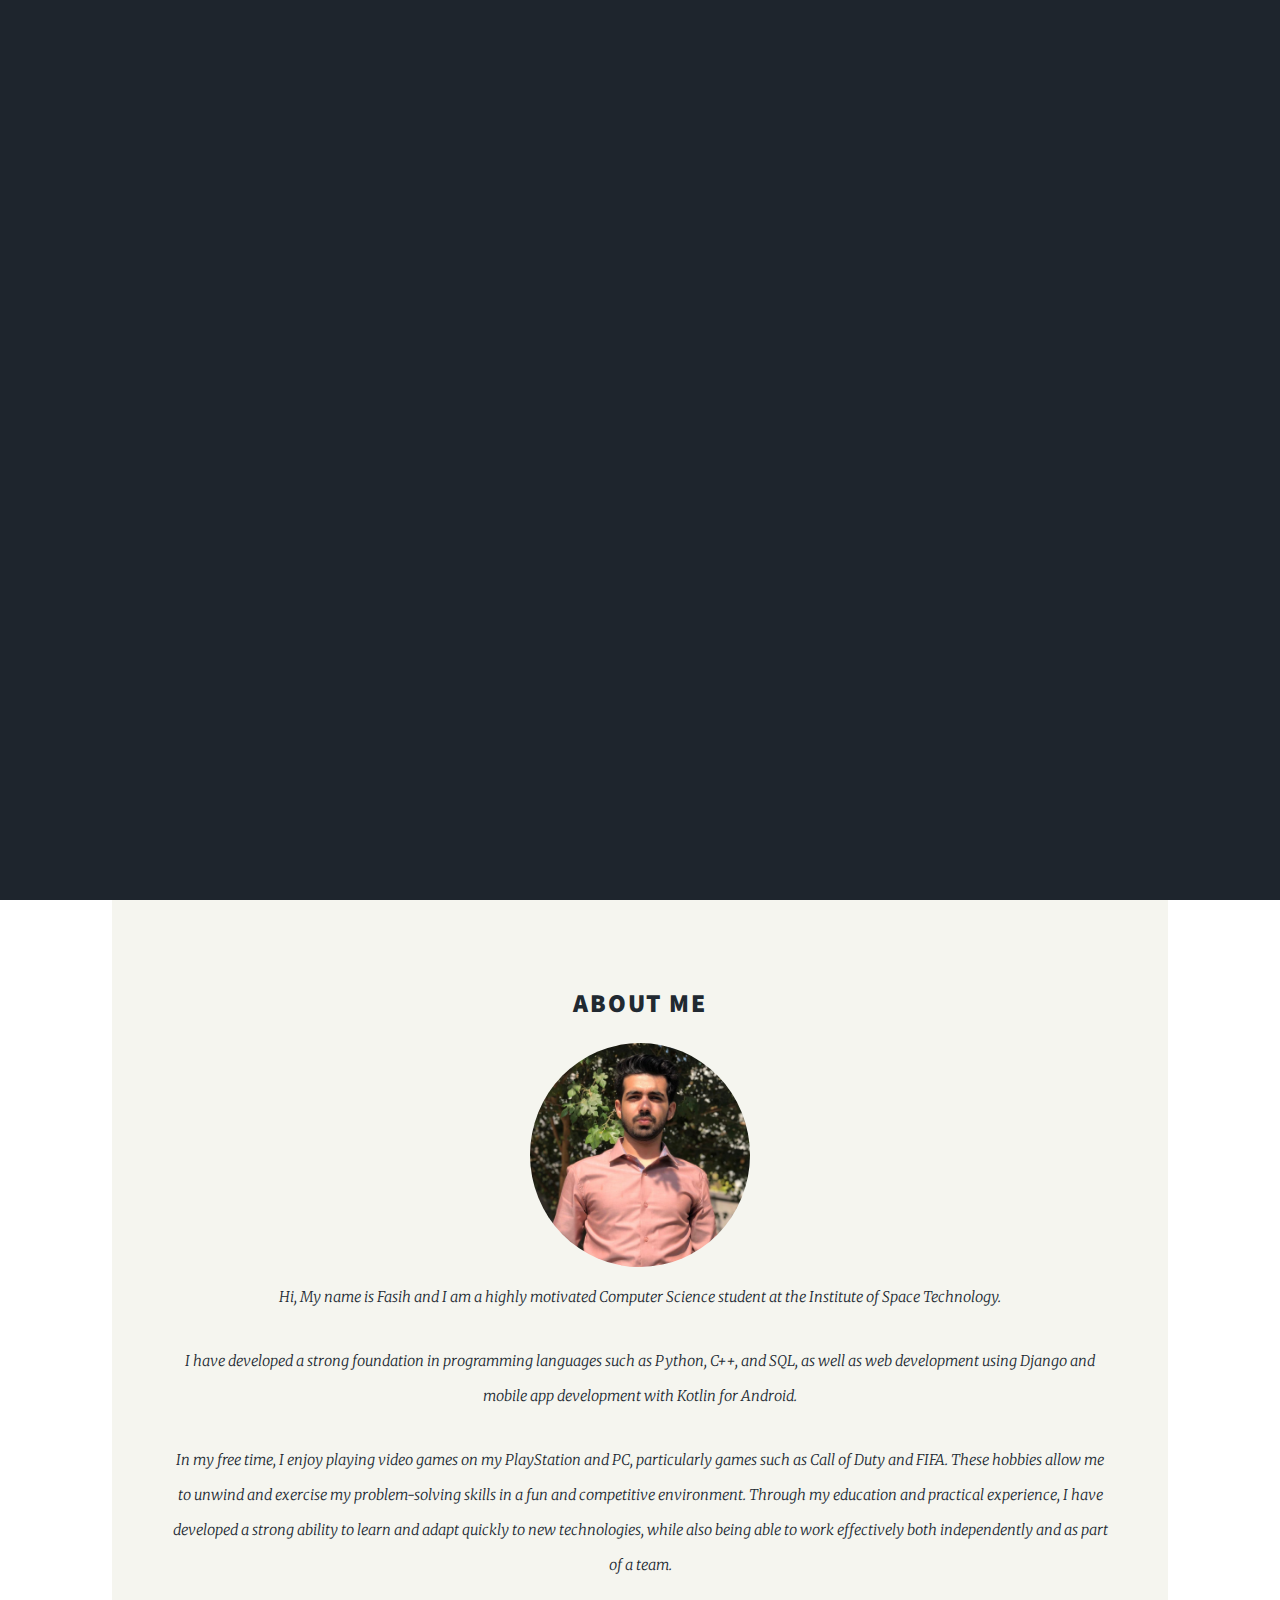
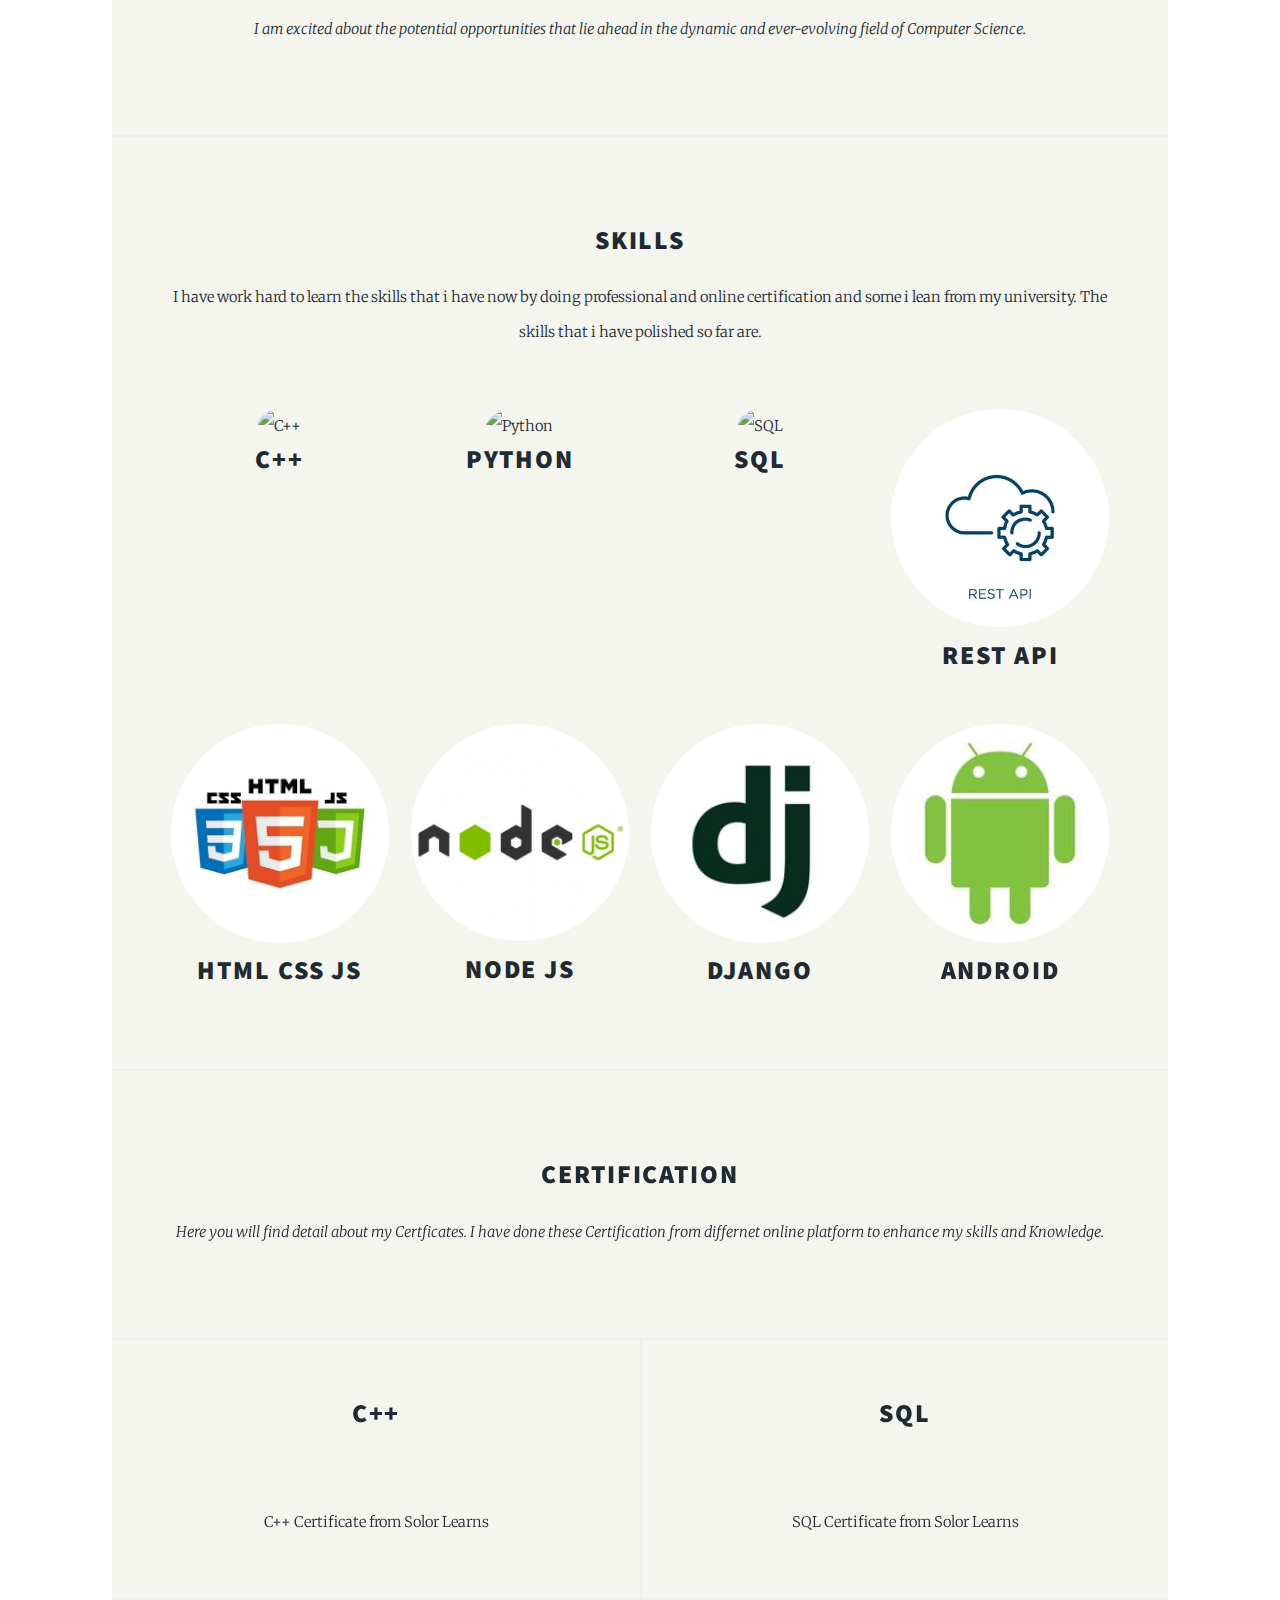
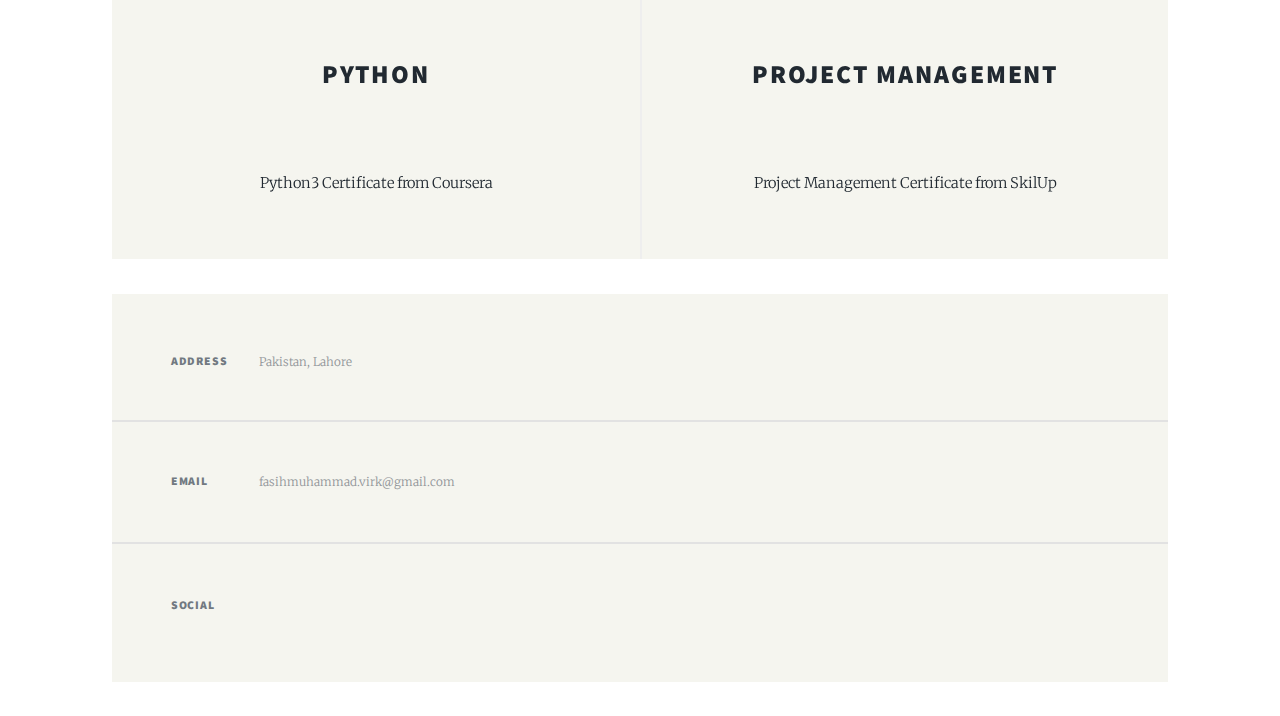
==== index.html @ fbc70b17 "update skills" ====
<!DOCTYPE HTML>
<html>
	<head>
		<title>Fasih's Potfolio</title>
		<meta charset="utf-8" />
		<meta name="viewport" content="width=device-width, initial-scale=1, user-scalable=no" />
		<link rel="stylesheet" href="assets/css/main.css" />
		<noscript><link rel="stylesheet" href="assets/css/noscript.css" /></noscript>
	</head>
	<body class="is-preload" >

		<!-- Wrapper -->
			<div id="wrapper" class="fade-in" > 

				<!-- Intro -->
					<div id="intro">
						<h1>This is<br />
						My Portfolio</h1>
						<p>Here you will find my details.</p>
						<ul class="actions">
							<li><a href="#header" class="button icon solid solo fa-arrow-down scrolly">Continue</a></li>
						</ul>
					</div>

				<!-- Header -->
					<header id="header">
						<a  class="logo">Fasih's Portfolio</a>
					</header>



				<!-- Nav -->
					<nav id="nav">

						<ul class="links">
							<li class="active"><a >Home</a></li>
							<li><a href="Projects.html">Projects</a></li>
							<li ><a href="CV.html">Resume</a></li>
							
						</ul>

						<ul class="icons">
							<li><a href="https://www.linkedin.com/in/fasihmuhammadvirk/" class="icon brands alt fa-linkedin"><span class="label">LinkedIn</span></a></li>
							<li><a href="https://github.com/fasihmuhammadvirk" class="icon brands fa-github"><span class="label">GitHub</span></a></li>
						</ul>
					</nav>

				<!-- Main -->

					<div class= "w3-row" id="main" style="background-color:#f5f5ef;">

						<!-- Featured Post -->
							<article class="post featured">
								<header class="about">
									<h2><a >About Me</a></h2>
									<img  src="images/fasih.jpg" alt="C++" >
									<p style="text-align:center;" >Hi, My name is Fasih and I am a highly motivated Computer Science student at the Institute of Space Technology.</p> 

									<p style="text-align:center;">I have developed a strong foundation in programming languages such as Python, C++, and SQL, as well as web development using Django and mobile app development with Kotlin for Android. </p>

									<p style="text-align:center;">In my free time, I enjoy playing video games on my PlayStation and PC, particularly games such as Call of Duty and FIFA. These hobbies allow me to unwind and exercise my problem-solving skills in a fun and competitive environment. Through my education and practical experience, I have developed a strong ability to learn and adapt quickly to new technologies, while also being able to work effectively both independently and as part of a team. </p>

									<p style="text-align:center;">I am excited about the potential opportunities that lie ahead in the dynamic and ever-evolving field of Computer Science.</p>
								</header>
					 		</article>

						<!-- Posts -->
							
				
						<article class="post featured">
							<header>
								<h2><a >Skills</a></h2>
							</header>
			
			
			
							<p style="text-align:center;">I have work hard to learn the skills that i have now by doing professional
								and online certification and some i lean from my university. The skills that i have polished so far
								are.</p>
			
			
			
							<div class="row">

								<div class="column">
									<img  src="images/C++.jpg" alt="C++" >
									<h2><a >C++</a></h2>
								</div>
								<div class="column">
									<img  src="images/Pyhton.jpg" alt="Python"> 
									<h2><a >Python</a></h2>
								</div>
								<div class="column">
									<img  src="images/SQL.jpg" alt="SQL" >
									<h2><a >SQL</a></h2>
								</div>
								
								<div class="column">
									<img  src="images/apis.jpeg" alt="Django"> 
									<h2><a>REST API</a></h2>								
								</div>
								
								<div class="column">
									<img  src="./images/html1.jpg" alt="Html and Css" >
									<h2><a >Html CSS JS</a></h2>
								</div>
								
								<div class="column">
									<img  src="images/node.png" alt="Django"> 
									<h2><a >Node JS</a></h2>
								</div>
								<div class="column">
									<img  src="images/django.jpg" alt="Django"> 
									<h2><a >Django</a></h2>
								</div>
								<div class="column">
									<img  src="./images/android.jpg" alt="Android" >
									<h2><a >Android</a></h2>
								</div>

							</div>
			
			
						</article>
			
			
			
								<!-- Certifications-->


									<!-- Featured Post -->
										<article class="post featured">
											<header>
												<header>
													<h2><a >Certification</a></h2>
												</header>
												<p style="text-align:center;" > Here you will find detail about my Certficates. I have done these Certification from differnet online platform to enhance my skills and Knowledge.</p>
											</header>
										 </article>
			
									<!-- Posts -->
										
									<section class="posts">
										<article>

											<header>
												<h2><a >C++</a></h2>
											</header>

											<a  class="image fit"><img src="images/C++C.jpg" alt="" /></a>
											<p style="text-align:center;" >C++ Certificate from Solor Learns</p>
			
										</article>

										<article>

											<header>
												<h2><a >SQL</a></h2>
											</header>

											<a  class="image fit"><img src="images/SQLC.jpg" alt="" /></a>
											<p style="text-align:center;">SQL Certificate from Solor Learns</p>
			
										</article>


										<article>

											<header>
												<h2><a >Python</a></h2>
											</header>

											<a  class="image fit"><img src="images/Python3.jpg" alt="" /></a>
											<p style="text-align:center;">Python3 Certificate from Coursera</p>
			
										</article>

										<article>

											<header>
												<h2><a >Project Management</a></h2>
											</header>

											<a  class="image fit"><img src="images/Project Magement.jpg" alt="" /></a>
											<p style="text-align:center;">Project Management Certificate from SkilUp</p>
			
										</article>

							</div>
		
				
<br>		
					
						<!-- Footer -->
				<footer id="footer" style="background-color:#f5f5ef;">
		

		
					
					<section class="split contact">


					
					
						<section class="alt">
							
						<h3>Address</h3>
						<p>Pakistan, Lahore</p>
						</section>
						<section>
						<h3>Email</h3>
						<p>fasihmuhammad.virk@gmail.com</p>
						</section>
						<section>
						<h3>Social</h3>
						<ul class="icons alt">
							<li><a href="https://www.linkedin.com/in/fasihmuhammadvirk/" class="icon brands alt fa-linkedin"><span class="label">LinkedIn</span></a></li>
							<li><a href="https://github.com/fasihmuhammadvirk" class="icon brands fa-github"><span class="label">GitHub</span></a></li>			</ul>
						</section>
					</section>
				</footer>
			<br/>

			
	
		<!-- Scripts -->
			<script src="assets/js/jquery.min.js"></script>
			<script src="assets/js/jquery.scrollex.min.js"></script>
			<script src="assets/js/jquery.scrolly.min.js"></script>
			<script src="assets/js/browser.min.js"></script>
			<script src="assets/js/breakpoints.min.js"></script>
			<script src="assets/js/util.js"></script>
			<script src="assets/js/main.js"></script>

	</body>
</html>
---- assets/css/main.css ----
@import url(fontawesome-all.min.css);
@import url("https://fonts.googleapis.com/css?family=Merriweather:300,700,300italic,700italic|Source+Sans+Pro:900");



html, body, div, span, applet, object,
iframe, h1, h2, h3, h4, h5, h6, p, blockquote,
pre, a, abbr, acronym, address, big, cite,
code, del, dfn, em, img, ins, kbd, q, s, samp,
small, strike, strong, sub, sup, tt, var, b,
u, i, center, dl, dt, dd, ol, ul, li, fieldset,
form, label, legend, table, caption, tbody,
tfoot, thead, tr, th, td, article, aside,
canvas, details, embed, figure, figcaption,
footer, header, hgroup, menu, nav, output, ruby,
section, summary, time, mark, audio, video {
	margin: 0;
	padding: 0;
	border: 0;
	font-size: 100%;
	font: inherit;
	vertical-align: baseline;}

article, aside, details, figcaption, figure,
footer, header, hgroup, menu, nav, section {
	display: block;}

body {
	line-height: 1;
}

ol, ul {
	list-style: none;
}

blockquote, q {
	quotes: none;
}

	blockquote:before, blockquote:after, q:before, q:after {
		content: '';
		content: none;
	}

table {
	border-collapse: collapse;
	border-spacing: 0;
}

body {
	-webkit-text-size-adjust: none;
}

mark {
	background-color: transparent;
	color: inherit;
}

input::-moz-focus-inner {
	border: 0;
	padding: 0;
}

input, select, textarea {
	-moz-appearance: none;
	-webkit-appearance: none;
	-ms-appearance: none;
	appearance: none;
}

/* Basic */

	@-ms-viewport {
		width: device-width;
	}

	body {
		-ms-overflow-style: scrollbar;
	}

	@media screen and (max-width: 480px) {

		html, body {
			min-width: 320px;
		}

	}

	html {
		box-sizing: border-box;
	}

	*, *:before, *:after {
		box-sizing: inherit;
	}

	body {
		background: #ffffff;
	}

		body.is-preload *, body.is-preload *:before, body.is-preload *:after {
			-moz-animation: none !important;
			-webkit-animation: none !important;
			-ms-animation: none !important;
			animation: none !important;
			-moz-transition: none !important;
			-webkit-transition: none !important;
			-ms-transition: none !important;
			transition: none !important;

		}

/* Type */

	html {
		font-size: 16pt;
	}

		@media screen and (max-width: 1680px) {

			html {
				font-size: 12pt;
			}

		}

		@media screen and (max-width: 1280px) {

			html {
				font-size: 11pt;
			}

		}

		@media screen and (max-width: 360px) {

			html {
				font-size: 10pt;
			}

		}

	body {
		color: #212931;
	}

	body, input, select, textarea {
		font-family: "Merriweather", Georgia, serif;
		font-weight: 300;
		font-size: 1rem;
		line-height: 2.375;
	}

	a {
		-moz-transition: color 0.2s ease-in-out, background-color 0.2s ease-in-out, border-color 0.2s ease-in-out, box-shadow 0.2s ease-in-out;
		-webkit-transition: color 0.2s ease-in-out, background-color 0.2s ease-in-out, border-color 0.2s ease-in-out, box-shadow 0.2s ease-in-out;
		-ms-transition: color 0.2s ease-in-out, background-color 0.2s ease-in-out, border-color 0.2s ease-in-out, box-shadow 0.2s ease-in-out;
		transition: color 0.2s ease-in-out, background-color 0.2s ease-in-out, border-color 0.2s ease-in-out, box-shadow 0.2s ease-in-out;
		border-bottom: dotted 1px;
		text-decoration: none;
	}

		a:hover {
			border-bottom-color: transparent;
		}

	strong, b {
		font-weight: 600;
	}

	em, i {
		font-style: italic;
	}

	p {
		text-align: justify;
		margin: 0 0 2rem 0;
	}

	h1, h2, h3, h4, h5, h6 {
		font-family: "Source Sans Pro", Helvetica, sans-serif;
		font-weight: 900;
		line-height: 1.5;
		letter-spacing: 0.075em;
		text-transform: uppercase;
		margin: 0 0 1rem 0;
	}

		h1 a, h2 a, h3 a, h4 a, h5 a, h6 a {
			border-bottom: 0;
			color: inherit;
			text-decoration: none;
		}

	h1 {
		font-size: 4rem;
		line-height: 1.1;
		margin: 0 0 2rem 0;
	}

	h2 {
		font-size: 1.75rem;
		line-height: 1.3;
		margin: 0 0 1.5rem 0;
	}

	h3 {
		font-size: 1.25rem;
		margin: 0 0 1.5rem 0;
	}

	h4 {
		font-size: 1rem;
	}

	h5 {
		font-size: 0.9rem;
	}

	h6 {
		font-size: 0.8rem;
	}

	sub {
		font-size: 0.8rem;
		position: relative;
		top: 0.5rem;
	}

	sup {
		font-size: 0.8rem;
		position: relative;
		top: -0.5rem;
	}

	blockquote {
		border-left: solid 4px;
		font-style: italic;
		margin: 0 0 2rem 0;
		padding: 0.5rem 0 0.5rem 2rem;
	}

	code {
		border: solid 2px;
		font-family: "Courier New", monospace;
		font-size: 0.9rem;
		margin: 0 0.25rem;
		padding: 0.25rem 0.65rem;
	}

	pre {
		-webkit-overflow-scrolling: touch;
		font-family: "Courier New", monospace;
		font-size: 0.9rem;
		margin: 0 0 2rem 0;
	}

		pre code {
			display: block;
			line-height: 1.75;
			padding: 1rem 1.5rem;
			overflow-x: auto;
		}

	hr {
		border: 0;
		border-bottom: solid 2px;
		margin: 3rem 0;
	}

		hr.major {
			margin: 5rem 0;
		}

	.align-left {
		text-align: left;
	}

	.align-center {
		text-align: center;
	}

	.align-right {
		text-align: right;
	}

	input, select, textarea {
		color: #212931;
	}

	a {
		color: #212931;
		border-bottom-color: rgba(33, 41, 49, 0.5);
	}

		a:hover {
			border-bottom-color: transparent;
			color: #18bfef !important;
		}

	strong, b {
		color: #212931;
	}

	h1, h2, h3, h4, h5, h6 {
		color: #212931;
	}

	blockquote {
		border-left-color: #eeeeee;
	}

	code {
		background: rgba(220, 220, 220, 0.25);
		border-color: #eeeeee;
	}

	hr {
		border-bottom-color: #eeeeee;
	}

/* Row */




	.row {


		display: flex;
		flex-wrap: wrap;
		box-sizing: border-box;
		grid-template-columns: 1fr 1fr 1fr 1fr;
	}

	.row .column {

		width: 25%;
		height: 25%;

	}


	.row .column img{

		margin-top: 2rem;
		border-radius: 60%;
		width: 100%;
		height:100%;

	}

	@media(max-width:600px){

		.row .column h2{

			font-family: "Source Sans Pro", Helvetica, sans-serif;
			font-size:1.25rem;
			font-weight: 400;
		}

	}


		.row > * {
			box-sizing: border-box;
		}

		.row.gtr-uniform > * > :last-child {
			margin-bottom: 0;
		}

		.row.aln-left {
			justify-content: flex-start;
		}

		.row.aln-center {
			justify-content: center;
		}

		.row.aln-right {
			justify-content: flex-end;
		}

		.row.aln-top {
			align-items: flex-start;
		}

		.row.aln-middle {
			align-items: center;
		}

		.row.aln-bottom {
			align-items: flex-end;
		}

		.row > .imp {
			order: -1;
		}

		.row > .col-1 {
			width: 8.33333%;
		}

		.row > .off-1 {
			margin-left: 8.33333%;
		}

		.row > .col-2 {
			width: 16.66667%;
		}

		.row > .off-2 {
			margin-left: 16.66667%;
		}

		.row > .col-3 {
			width: 25%;
		}

		.row > .off-3 {
			margin-left: 25%;
		}

		.row > .col-4 {
			width: 33.33333%;
		}

		.row > .off-4 {
			margin-left: 33.33333%;
		}

		.row > .col-5 {
			width: 41.66667%;
		}

		.row > .off-5 {
			margin-left: 41.66667%;
		}

		.row > .col-6 {
			width: 50%;
		}

		.row > .off-6 {
			margin-left: 50%;
		}

		.row > .col-7 {
			width: 58.33333%;
		}

		.row > .off-7 {
			margin-left: 58.33333%;
		}

		.row > .col-8 {
			width: 66.66667%;
		}

		.row > .off-8 {
			margin-left: 66.66667%;
		}

		.row > .col-9 {
			width: 75%;
		}

		.row > .off-9 {
			margin-left: 75%;
		}

		.row > .col-10 {
			width: 83.33333%;
		}

		.row > .off-10 {
			margin-left: 83.33333%;
		}

		.row > .col-11 {
			width: 91.66667%;
		}

		.row > .off-11 {
			margin-left: 91.66667%;
		}

		.row > .col-12 {
			width: 100%;
		}

		.row > .off-12 {
			margin-left: 100%;
		}

		.row.gtr-0 {
			margin-top: 0;
			margin-left: 0rem;
		}

			.row.gtr-0 > * {
				padding: 0 0 0 0rem;
			}

			.row.gtr-0.gtr-uniform {
				margin-top: 0rem;
			}

				.row.gtr-0.gtr-uniform > * {
					padding-top: 0rem;
				}

		.row.gtr-25 {
			margin-top: 0;
			margin-left: -0.375rem;
		}

			.row.gtr-25 > * {
				padding: 0 0 0 0.375rem;
			}

			.row.gtr-25.gtr-uniform {
				margin-top: -0.375rem;
			}

				.row.gtr-25.gtr-uniform > * {
					padding-top: 0.375rem;
				}

		.row.gtr-50 {
			margin-top: 0;
			margin-left: -0.75rem;
		}

			.row.gtr-50 > * {
				padding: 0 0 0 0.75rem;
			}

			.row.gtr-50.gtr-uniform {
				margin-top: -0.75rem;
			}

				.row.gtr-50.gtr-uniform > * {
					padding-top: 0.75rem;
				}

		.row {
			margin-top: 0;
			margin-left: -1.5rem;
		}

			.row > * {
				padding: 0 0 0 1.5rem;
			}

			.row.gtr-uniform {
				margin-top: -1.5rem;
			}

				.row.gtr-uniform > * {
					padding-top: 1.5rem;
				}

		.row.gtr-150 {
			margin-top: 0;
			margin-left: -2.25rem;
		}

			.row.gtr-150 > * {
				padding: 0 0 0 2.25rem;
			}

			.row.gtr-150.gtr-uniform {
				margin-top: -2.25rem;
			}

				.row.gtr-150.gtr-uniform > * {
					padding-top: 2.25rem;
				}

		.row.gtr-200 {
			margin-top: 0;
			margin-left: -3rem;
		}

			.row.gtr-200 > * {
				padding: 0 0 0 3rem;
			}

			.row.gtr-200.gtr-uniform {
				margin-top: -3rem;
			}

				.row.gtr-200.gtr-uniform > * {
					padding-top: 3rem;
				}

		@media screen and (max-width: 1680px) {

			.row {
				display: flex;
				flex-wrap: wrap;
				box-sizing: border-box;
				
			}

				.row > * {
					box-sizing: border-box;
				}

				.row.gtr-uniform > * > :last-child {
					margin-bottom: 0;
				}

				.row.aln-left {
					justify-content: flex-start;
				}

				.row.aln-center {
					justify-content: center;
				}

				.row.aln-right {
					justify-content: flex-end;
				}

				.row.aln-top {
					align-items: flex-start;
				}

				.row.aln-middle {
					align-items: center;
				}

				.row.aln-bottom {
					align-items: flex-end;
				}

				.row > .imp-xlarge {
					order: -1;
				}

				.row > .col-1-xlarge {
					width: 8.33333%;
				}

				.row > .off-1-xlarge {
					margin-left: 8.33333%;
				}

				.row > .col-2-xlarge {
					width: 16.66667%;
				}

				.row > .off-2-xlarge {
					margin-left: 16.66667%;
				}

				.row > .col-3-xlarge {
					width: 25%;
				}

				.row > .off-3-xlarge {
					margin-left: 25%;
				}

				.row > .col-4-xlarge {
					width: 33.33333%;
				}

				.row > .off-4-xlarge {
					margin-left: 33.33333%;
				}

				.row > .col-5-xlarge {
					width: 41.66667%;
				}

				.row > .off-5-xlarge {
					margin-left: 41.66667%;
				}

				.row > .col-6-xlarge {
					width: 50%;
				}

				.row > .off-6-xlarge {
					margin-left: 50%;
				}

				.row > .col-7-xlarge {
					width: 58.33333%;
				}

				.row > .off-7-xlarge {
					margin-left: 58.33333%;
				}

				.row > .col-8-xlarge {
					width: 66.66667%;
				}

				.row > .off-8-xlarge {
					margin-left: 66.66667%;
				}

				.row > .col-9-xlarge {
					width: 75%;
				}

				.row > .off-9-xlarge {
					margin-left: 75%;
				}

				.row > .col-10-xlarge {
					width: 83.33333%;
				}

				.row > .off-10-xlarge {
					margin-left: 83.33333%;
				}

				.row > .col-11-xlarge {
					width: 91.66667%;
				}

				.row > .off-11-xlarge {
					margin-left: 91.66667%;
				}

				.row > .col-12-xlarge {
					width: 100%;
				}

				.row > .off-12-xlarge {
					margin-left: 100%;
				}

				.row.gtr-0 {
					margin-top: 0;
					margin-left: 0rem;
				}

					.row.gtr-0 > * {
						padding: 0 0 0 0rem;
					}

					.row.gtr-0.gtr-uniform {
						margin-top: 0rem;
					}

						.row.gtr-0.gtr-uniform > * {
							padding-top: 0rem;
						}

				.row.gtr-25 {
					margin-top: 0;
					margin-left: -0.375rem;
				}

					.row.gtr-25 > * {
						padding: 0 0 0 0.375rem;
					}

					.row.gtr-25.gtr-uniform {
						margin-top: -0.375rem;
					}

						.row.gtr-25.gtr-uniform > * {
							padding-top: 0.375rem;
						}

				.row.gtr-50 {
					margin-top: 0;
					margin-left: -0.75rem;
				}

					.row.gtr-50 > * {
						padding: 0 0 0 0.75rem;
					}

					.row.gtr-50.gtr-uniform {
						margin-top: -0.75rem;
					}

						.row.gtr-50.gtr-uniform > * {
							padding-top: 0.75rem;
						}

				.row {
					margin-top: 0;
					margin-left: -1.5rem;
				}

					.row > * {
						padding: 0 0 0 1.5rem;
					}

					.row.gtr-uniform {
						margin-top: -1.5rem;
					}

						.row.gtr-uniform > * {
							padding-top: 1.5rem;
						}

				.row.gtr-150 {
					margin-top: 0;
					margin-left: -2.25rem;
				}

					.row.gtr-150 > * {
						padding: 0 0 0 2.25rem;
					}

					.row.gtr-150.gtr-uniform {
						margin-top: -2.25rem;
					}

						.row.gtr-150.gtr-uniform > * {
							padding-top: 2.25rem;
						}

				.row.gtr-200 {
					margin-top: 0;
					margin-left: -3rem;
				}

					.row.gtr-200 > * {
						padding: 0 0 0 3rem;
					}

					.row.gtr-200.gtr-uniform {
						margin-top: -3rem;
					}

						.row.gtr-200.gtr-uniform > * {
							padding-top: 3rem;
						}

		}

		@media screen and (max-width: 1280px) {

			.row {
				display: flex;
				flex-wrap: wrap;
				box-sizing: border-box;
				align-items: stretch;
			}

				.row > * {
					box-sizing: border-box;
				}

				.row.gtr-uniform > * > :last-child {
					margin-bottom: 0;
				}

				.row.aln-left {
					justify-content: flex-start;
				}

				.row.aln-center {
					justify-content: center;
				}

				.row.aln-right {
					justify-content: flex-end;
				}

				.row.aln-top {
					align-items: flex-start;
				}

				.row.aln-middle {
					align-items: center;
				}

				.row.aln-bottom {
					align-items: flex-end;
				}

				.row > .imp-large {
					order: -1;
				}

				.row > .col-1-large {
					width: 8.33333%;
				}

				.row > .off-1-large {
					margin-left: 8.33333%;
				}

				.row > .col-2-large {
					width: 16.66667%;
				}

				.row > .off-2-large {
					margin-left: 16.66667%;
				}

				.row > .col-3-large {
					width: 25%;
				}

				.row > .off-3-large {
					margin-left: 25%;
				}

				.row > .col-4-large {
					width: 33.33333%;
				}

				.row > .off-4-large {
					margin-left: 33.33333%;
				}

				.row > .col-5-large {
					width: 41.66667%;
				}

				.row > .off-5-large {
					margin-left: 41.66667%;
				}

				.row > .col-6-large {
					width: 50%;
				}

				.row > .off-6-large {
					margin-left: 50%;
				}

				.row > .col-7-large {
					width: 58.33333%;
				}

				.row > .off-7-large {
					margin-left: 58.33333%;
				}

				.row > .col-8-large {
					width: 66.66667%;
				}

				.row > .off-8-large {
					margin-left: 66.66667%;
				}

				.row > .col-9-large {
					width: 75%;
				}

				.row > .off-9-large {
					margin-left: 75%;
				}

				.row > .col-10-large {
					width: 83.33333%;
				}

				.row > .off-10-large {
					margin-left: 83.33333%;
				}

				.row > .col-11-large {
					width: 91.66667%;
				}

				.row > .off-11-large {
					margin-left: 91.66667%;
				}

				.row > .col-12-large {
					width: 100%;
				}

				.row > .off-12-large {
					margin-left: 100%;
				}

				.row.gtr-0 {
					margin-top: 0;
					margin-left: 0rem;
				}

					.row.gtr-0 > * {
						padding: 0 0 0 0rem;
					}

					.row.gtr-0.gtr-uniform {
						margin-top: 0rem;
					}

						.row.gtr-0.gtr-uniform > * {
							padding-top: 0rem;
						}

				.row.gtr-25 {
					margin-top: 0;
					margin-left: -0.375rem;
				}

					.row.gtr-25 > * {
						padding: 0 0 0 0.375rem;
					}

					.row.gtr-25.gtr-uniform {
						margin-top: -0.375rem;
					}

						.row.gtr-25.gtr-uniform > * {
							padding-top: 0.375rem;
						}

				.row.gtr-50 {
					margin-top: 0;
					margin-left: -0.75rem;
				}

					.row.gtr-50 > * {
						padding: 0 0 0 0.75rem;
					}

					.row.gtr-50.gtr-uniform {
						margin-top: -0.75rem;
					}

						.row.gtr-50.gtr-uniform > * {
							padding-top: 0.75rem;
						}

				.row {
					margin-top: 0;
					margin-left: -1.5rem;
				}

					.row > * {
						padding: 0 0 0 1.5rem;
					}

					.row.gtr-uniform {
						margin-top: -1.5rem;
					}

						.row.gtr-uniform > * {
							padding-top: 1.5rem;
						}

				.row.gtr-150 {
					margin-top: 0;
					margin-left: -2.25rem;
				}

					.row.gtr-150 > * {
						padding: 0 0 0 2.25rem;
					}

					.row.gtr-150.gtr-uniform {
						margin-top: -2.25rem;
					}

						.row.gtr-150.gtr-uniform > * {
							padding-top: 2.25rem;
						}

				.row.gtr-200 {
					margin-top: 0;
					margin-left: -3rem;
				}

					.row.gtr-200 > * {
						padding: 0 0 0 3rem;
					}

					.row.gtr-200.gtr-uniform {
						margin-top: -3rem;
					}

						.row.gtr-200.gtr-uniform > * {
							padding-top: 3rem;
						}

		}

		@media screen and (max-width: 980px) {

			.row {
				display: flex;
				flex-wrap: wrap;
				box-sizing: border-box;
				align-items: stretch;
			}

				.row > * {
					box-sizing: border-box;
				}

				.row.gtr-uniform > * > :last-child {
					margin-bottom: 0;
				}

				.row.aln-left {
					justify-content: flex-start;
				}

				.row.aln-center {
					justify-content: center;
				}

				.row.aln-right {
					justify-content: flex-end;
				}

				.row.aln-top {
					align-items: flex-start;
				}

				.row.aln-middle {
					align-items: center;
				}

				.row.aln-bottom {
					align-items: flex-end;
				}

				.row > .imp-medium {
					order: -1;
				}

				.row > .col-1-medium {
					width: 8.33333%;
				}

				.row > .off-1-medium {
					margin-left: 8.33333%;
				}

				.row > .col-2-medium {
					width: 16.66667%;
				}

				.row > .off-2-medium {
					margin-left: 16.66667%;
				}

				.row > .col-3-medium {
					width: 25%;
				}

				.row > .off-3-medium {
					margin-left: 25%;
				}

				.row > .col-4-medium {
					width: 33.33333%;
				}

				.row > .off-4-medium {
					margin-left: 33.33333%;
				}

				.row > .col-5-medium {
					width: 41.66667%;
				}

				.row > .off-5-medium {
					margin-left: 41.66667%;
				}

				.row > .col-6-medium {
					width: 50%;
				}

				.row > .off-6-medium {
					margin-left: 50%;
				}

				.row > .col-7-medium {
					width: 58.33333%;
				}

				.row > .off-7-medium {
					margin-left: 58.33333%;
				}

				.row > .col-8-medium {
					width: 66.66667%;
				}

				.row > .off-8-medium {
					margin-left: 66.66667%;
				}

				.row > .col-9-medium {
					width: 75%;
				}

				.row > .off-9-medium {
					margin-left: 75%;
				}

				.row > .col-10-medium {
					width: 83.33333%;
				}

				.row > .off-10-medium {
					margin-left: 83.33333%;
				}

				.row > .col-11-medium {
					width: 91.66667%;
				}

				.row > .off-11-medium {
					margin-left: 91.66667%;
				}

				.row > .col-12-medium {
					width: 100%;
				}

				.row > .off-12-medium {
					margin-left: 100%;
				}

				.row.gtr-0 {
					margin-top: 0;
					margin-left: 0rem;
				}

					.row.gtr-0 > * {
						padding: 0 0 0 0rem;
					}

					.row.gtr-0.gtr-uniform {
						margin-top: 0rem;
					}

						.row.gtr-0.gtr-uniform > * {
							padding-top: 0rem;
						}

				.row.gtr-25 {
					margin-top: 0;
					margin-left: -0.375rem;
				}

					.row.gtr-25 > * {
						padding: 0 0 0 0.375rem;
					}

					.row.gtr-25.gtr-uniform {
						margin-top: -0.375rem;
					}

						.row.gtr-25.gtr-uniform > * {
							padding-top: 0.375rem;
						}

				.row.gtr-50 {
					margin-top: 0;
					margin-left: -0.75rem;
				}

					.row.gtr-50 > * {
						padding: 0 0 0 0.75rem;
					}

					.row.gtr-50.gtr-uniform {
						margin-top: -0.75rem;
					}

						.row.gtr-50.gtr-uniform > * {
							padding-top: 0.75rem;
						}

				.row {
					margin-top: 0;
					margin-left: -1.5rem;
				}

					.row > * {
						padding: 0 0 0 1.5rem;
					}

					.row.gtr-uniform {
						margin-top: -1.5rem;
					}

						.row.gtr-uniform > * {
							padding-top: 1.5rem;
						}

				.row.gtr-150 {
					margin-top: 0;
					margin-left: -2.25rem;
				}

					.row.gtr-150 > * {
						padding: 0 0 0 2.25rem;
					}

					.row.gtr-150.gtr-uniform {
						margin-top: -2.25rem;
					}

						.row.gtr-150.gtr-uniform > * {
							padding-top: 2.25rem;
						}

				.row.gtr-200 {
					margin-top: 0;
					margin-left: -3rem;
				}

					.row.gtr-200 > * {
						padding: 0 0 0 3rem;
					}

					.row.gtr-200.gtr-uniform {
						margin-top: -3rem;
					}

						.row.gtr-200.gtr-uniform > * {
							padding-top: 3rem;
						}

		}

		@media screen and (max-width: 736px) {

			.row {
				display: flex;
				flex-wrap: wrap;
				box-sizing: border-box;
				align-items: stretch;
			}

				.row > * {
					box-sizing: border-box;
				}

				.row.gtr-uniform > * > :last-child {
					margin-bottom: 0;
				}

				.row.aln-left {
					justify-content: flex-start;
				}

				.row.aln-center {
					justify-content: center;
				}

				.row.aln-right {
					justify-content: flex-end;
				}

				.row.aln-top {
					align-items: flex-start;
				}

				.row.aln-middle {
					align-items: center;
				}

				.row.aln-bottom {
					align-items: flex-end;
				}

				.row > .imp-small {
					order: -1;
				}

				.row > .col-1-small {
					width: 8.33333%;
				}

				.row > .off-1-small {
					margin-left: 8.33333%;
				}

				.row > .col-2-small {
					width: 16.66667%;
				}

				.row > .off-2-small {
					margin-left: 16.66667%;
				}

				.row > .col-3-small {
					width: 25%;
				}

				.row > .off-3-small {
					margin-left: 25%;
				}

				.row > .col-4-small {
					width: 33.33333%;
				}

				.row > .off-4-small {
					margin-left: 33.33333%;
				}

				.row > .col-5-small {
					width: 41.66667%;
				}

				.row > .off-5-small {
					margin-left: 41.66667%;
				}

				.row > .col-6-small {
					width: 50%;
				}

				.row > .off-6-small {
					margin-left: 50%;
				}

				.row > .col-7-small {
					width: 58.33333%;
				}

				.row > .off-7-small {
					margin-left: 58.33333%;
				}

				.row > .col-8-small {
					width: 66.66667%;
				}

				.row > .off-8-small {
					margin-left: 66.66667%;
				}

				.row > .col-9-small {
					width: 75%;
				}

				.row > .off-9-small {
					margin-left: 75%;
				}

				.row > .col-10-small {
					width: 83.33333%;
				}

				.row > .off-10-small {
					margin-left: 83.33333%;
				}

				.row > .col-11-small {
					width: 91.66667%;
				}

				.row > .off-11-small {
					margin-left: 91.66667%;
				}

				.row > .col-12-small {
					width: 100%;
				}

				.row > .off-12-small {
					margin-left: 100%;
				}

				.row.gtr-0 {
					margin-top: 0;
					margin-left: 0rem;
				}

					.row.gtr-0 > * {
						padding: 0 0 0 0rem;
					}

					.row.gtr-0.gtr-uniform {
						margin-top: 0rem;
					}

						.row.gtr-0.gtr-uniform > * {
							padding-top: 0rem;
						}

				.row.gtr-25 {
					margin-top: 0;
					margin-left: -0.375rem;
				}

					.row.gtr-25 > * {
						padding: 0 0 0 0.375rem;
					}

					.row.gtr-25.gtr-uniform {
						margin-top: -0.375rem;
					}

						.row.gtr-25.gtr-uniform > * {
							padding-top: 0.375rem;
						}

				.row.gtr-50 {
					margin-top: 0;
					margin-left: -0.75rem;
				}

					.row.gtr-50 > * {
						padding: 0 0 0 0.75rem;
					}

					.row.gtr-50.gtr-uniform {
						margin-top: -0.75rem;
					}

						.row.gtr-50.gtr-uniform > * {
							padding-top: 0.75rem;
						}

				.row {
					margin-top: 0;
					margin-left: -1.5rem;
				}

					.row > * {
						padding: 0 0 0 1.5rem;
					}

					.row.gtr-uniform {
						margin-top: -1.5rem;
					}

						.row.gtr-uniform > * {
							padding-top: 1.5rem;
						}

				.row.gtr-150 {
					margin-top: 0;
					margin-left: -2.25rem;
				}

					.row.gtr-150 > * {
						padding: 0 0 0 2.25rem;
					}

					.row.gtr-150.gtr-uniform {
						margin-top: -2.25rem;
					}

						.row.gtr-150.gtr-uniform > * {
							padding-top: 2.25rem;
						}

				.row.gtr-200 {
					margin-top: 0;
					margin-left: -3rem;
				}

					.row.gtr-200 > * {
						padding: 0 0 0 3rem;
					}

					.row.gtr-200.gtr-uniform {
						margin-top: -3rem;
					}

						.row.gtr-200.gtr-uniform > * {
							padding-top: 3rem;
						}

		}

		@media screen and (max-width: 480px) {

			.row {
				display: flex;
				flex-wrap: wrap;
				box-sizing: border-box;
				align-items: stretch;
			}

				.row > * {
					box-sizing: border-box;
				}

				.row.gtr-uniform > * > :last-child {
					margin-bottom: 0;
				}

				.row.aln-left {
					justify-content: flex-start;
				}

				.row.aln-center {
					justify-content: center;
				}

				.row.aln-right {
					justify-content: flex-end;
				}

				.row.aln-top {
					align-items: flex-start;
				}

				.row.aln-middle {
					align-items: center;
				}

				.row.aln-bottom {
					align-items: flex-end;
				}

				.row > .imp-xsmall {
					order: -1;
				}

				.row > .col-1-xsmall {
					width: 8.33333%;
				}

				.row > .off-1-xsmall {
					margin-left: 8.33333%;
				}

				.row > .col-2-xsmall {
					width: 16.66667%;
				}

				.row > .off-2-xsmall {
					margin-left: 16.66667%;
				}

				.row > .col-3-xsmall {
					width: 25%;
				}

				.row > .off-3-xsmall {
					margin-left: 25%;
				}

				.row > .col-4-xsmall {
					width: 33.33333%;
				}

				.row > .off-4-xsmall {
					margin-left: 33.33333%;
				}

				.row > .col-5-xsmall {
					width: 41.66667%;
				}

				.row > .off-5-xsmall {
					margin-left: 41.66667%;
				}

				.row > .col-6-xsmall {
					width: 50%;
				}

				.row > .off-6-xsmall {
					margin-left: 50%;
				}

				.row > .col-7-xsmall {
					width: 58.33333%;
				}

				.row > .off-7-xsmall {
					margin-left: 58.33333%;
				}

				.row > .col-8-xsmall {
					width: 66.66667%;
				}

				.row > .off-8-xsmall {
					margin-left: 66.66667%;
				}

				.row > .col-9-xsmall {
					width: 75%;
				}

				.row > .off-9-xsmall {
					margin-left: 75%;
				}

				.row > .col-10-xsmall {
					width: 83.33333%;
				}

				.row > .off-10-xsmall {
					margin-left: 83.33333%;
				}

				.row > .col-11-xsmall {
					width: 91.66667%;
				}

				.row > .off-11-xsmall {
					margin-left: 91.66667%;
				}

				.row > .col-12-xsmall {
					width: 100%;
				}

				.row > .off-12-xsmall {
					margin-left: 100%;
				}

				.row.gtr-0 {
					margin-top: 0;
					margin-left: 0rem;
				}

					.row.gtr-0 > * {
						padding: 0 0 0 0rem;
					}

					.row.gtr-0.gtr-uniform {
						margin-top: 0rem;
					}

						.row.gtr-0.gtr-uniform > * {
							padding-top: 0rem;
						}

				.row.gtr-25 {
					margin-top: 0;
					margin-left: -0.375rem;
				}

					.row.gtr-25 > * {
						padding: 0 0 0 0.375rem;
					}

					.row.gtr-25.gtr-uniform {
						margin-top: -0.375rem;
					}

						.row.gtr-25.gtr-uniform > * {
							padding-top: 0.375rem;
						}

				.row.gtr-50 {
					margin-top: 0;
					margin-left: -0.75rem;
				}

					.row.gtr-50 > * {
						padding: 0 0 0 0.75rem;
					}

					.row.gtr-50.gtr-uniform {
						margin-top: -0.75rem;
					}

						.row.gtr-50.gtr-uniform > * {
							padding-top: 0.75rem;
						}

				.row {
					margin-top: 0;
					margin-left: -1.5rem;
				}

					.row > * {
						padding: 0 0 0 1.5rem;
					}

					.row.gtr-uniform {
						margin-top: -1.5rem;
					}

						.row.gtr-uniform > * {
							padding-top: 1.5rem;
						}

				.row.gtr-150 {
					margin-top: 0;
					margin-left: -2.25rem;
				}

					.row.gtr-150 > * {
						padding: 0 0 0 2.25rem;
					}

					.row.gtr-150.gtr-uniform {
						margin-top: -2.25rem;
					}

						.row.gtr-150.gtr-uniform > * {
							padding-top: 2.25rem;
						}

				.row.gtr-200 {
					margin-top: 0;
					margin-left: -3rem;
				}

					.row.gtr-200 > * {
						padding: 0 0 0 3rem;
					}

					.row.gtr-200.gtr-uniform {
						margin-top: -3rem;
					}

						.row.gtr-200.gtr-uniform > * {
							padding-top: 3rem;
						}

		}

		@media screen and (max-width: 360px) {

			.row {
				display: flex;
				flex-wrap: wrap;
				box-sizing: border-box;
				align-items: stretch;
			}

				.row > * {
					box-sizing: border-box;
				}

				.row.gtr-uniform > * > :last-child {
					margin-bottom: 0;
				}

				.row.aln-left {
					justify-content: flex-start;
				}

				.row.aln-center {
					justify-content: center;
				}

				.row.aln-right {
					justify-content: flex-end;
				}

				.row.aln-top {
					align-items: flex-start;
				}

				.row.aln-middle {
					align-items: center;
				}

				.row.aln-bottom {
					align-items: flex-end;
				}

				.row > .imp-xxsmall {
					order: -1;
				}

				.row > .col-1-xxsmall {
					width: 8.33333%;
				}

				.row > .off-1-xxsmall {
					margin-left: 8.33333%;
				}

				.row > .col-2-xxsmall {
					width: 16.66667%;
				}

				.row > .off-2-xxsmall {
					margin-left: 16.66667%;
				}

				.row > .col-3-xxsmall {
					width: 25%;
				}

				.row > .off-3-xxsmall {
					margin-left: 25%;
				}

				.row > .col-4-xxsmall {
					width: 33.33333%;
				}

				.row > .off-4-xxsmall {
					margin-left: 33.33333%;
				}

				.row > .col-5-xxsmall {
					width: 41.66667%;
				}

				.row > .off-5-xxsmall {
					margin-left: 41.66667%;
				}

				.row > .col-6-xxsmall {
					width: 50%;
				}

				.row > .off-6-xxsmall {
					margin-left: 50%;
				}

				.row > .col-7-xxsmall {
					width: 58.33333%;
				}

				.row > .off-7-xxsmall {
					margin-left: 58.33333%;
				}

				.row > .col-8-xxsmall {
					width: 66.66667%;
				}

				.row > .off-8-xxsmall {
					margin-left: 66.66667%;
				}

				.row > .col-9-xxsmall {
					width: 75%;
				}

				.row > .off-9-xxsmall {
					margin-left: 75%;
				}

				.row > .col-10-xxsmall {
					width: 83.33333%;
				}

				.row > .off-10-xxsmall {
					margin-left: 83.33333%;
				}

				.row > .col-11-xxsmall {
					width: 91.66667%;
				}

				.row > .off-11-xxsmall {
					margin-left: 91.66667%;
				}

				.row > .col-12-xxsmall {
					width: 100%;
				}

				.row > .off-12-xxsmall {
					margin-left: 100%;
				}

				.row.gtr-0 {
					margin-top: 0;
					margin-left: 0rem;
				}

					.row.gtr-0 > * {
						padding: 0 0 0 0rem;
					}

					.row.gtr-0.gtr-uniform {
						margin-top: 0rem;
					}

						.row.gtr-0.gtr-uniform > * {
							padding-top: 0rem;
						}

				.row.gtr-25 {
					margin-top: 0;
					margin-left: -0.375rem;
				}

					.row.gtr-25 > * {
						padding: 0 0 0 0.375rem;
					}

					.row.gtr-25.gtr-uniform {
						margin-top: -0.375rem;
					}

						.row.gtr-25.gtr-uniform > * {
							padding-top: 0.375rem;
						}

				.row.gtr-50 {
					margin-top: 0;
					margin-left: -0.75rem;
				}

					.row.gtr-50 > * {
						padding: 0 0 0 0.75rem;
					}

					.row.gtr-50.gtr-uniform {
						margin-top: -0.75rem;
					}

						.row.gtr-50.gtr-uniform > * {
							padding-top: 0.75rem;
						}

				.row {
					margin-top: 0;
					margin-left: -1.5rem;
				}

					.row > * {
						padding: 0 0 0 1.5rem;
					}

					.row.gtr-uniform {
						margin-top: -1.5rem;
					}

						.row.gtr-uniform > * {
							padding-top: 1.5rem;
						}

				.row.gtr-150 {
					margin-top: 0;
					margin-left: -2.25rem;
				}

					.row.gtr-150 > * {
						padding: 0 0 0 2.25rem;
					}

					.row.gtr-150.gtr-uniform {
						margin-top: -2.25rem;
					}

						.row.gtr-150.gtr-uniform > * {
							padding-top: 2.25rem;
						}

				.row.gtr-200 {
					margin-top: 0;
					margin-left: -3rem;
				}

					.row.gtr-200 > * {
						padding: 0 0 0 3rem;
					}

					.row.gtr-200.gtr-uniform {
						margin-top: -3rem;
					}

						.row.gtr-200.gtr-uniform > * {
							padding-top: 3rem;
						}

		}

/* Box */

	.box {
		border: solid 2px;
		margin-bottom: 2rem;
		padding: 1.5rem;
	}

		.box > :last-child,
		.box > :last-child > :last-child,
		.box > :last-child > :last-child > :last-child {
			margin-bottom: 0;
		}

		.box.alt {
			border: 0;
			border-radius: 0;
			padding: 0;
		}

	.box {
		border-color: #eeeeee;
	}

/* Button */

	input[type="submit"],
	input[type="reset"],
	input[type="button"],
	button,
	.button {
		-moz-appearance: none;
		-webkit-appearance: none;
		-ms-appearance: none;
		appearance: none;
		-moz-transition: background-color 0.2s ease-in-out, box-shadow 0.2s ease-in-out, color 0.2s ease-in-out;
		-webkit-transition: background-color 0.2s ease-in-out, box-shadow 0.2s ease-in-out, color 0.2s ease-in-out;
		-ms-transition: background-color 0.2s ease-in-out, box-shadow 0.2s ease-in-out, color 0.2s ease-in-out;
		transition: background-color 0.2s ease-in-out, box-shadow 0.2s ease-in-out, color 0.2s ease-in-out;
		border: 0;
		border-radius: 0;
		cursor: pointer;
		display: inline-block;
		font-family: "Source Sans Pro", Helvetica, sans-serif;
		font-size: 0.8rem;
		font-weight: 900;
		letter-spacing: 0.075em;
		height: 3rem;
		line-height: 3rem;
		padding: 0 2rem;
		text-align: center;
		text-decoration: none;
		text-transform: uppercase;
		white-space: nowrap;
	}

		input[type="submit"].icon:before,
		input[type="reset"].icon:before,
		input[type="button"].icon:before,
		button.icon:before,
		.button.icon:before {
			margin-right: 0.5rem;
		}

		input[type="submit"].icon.solo,
		input[type="reset"].icon.solo,
		input[type="button"].icon.solo,
		button.icon.solo,
		.button.icon.solo {
			position: relative;
			width: 4rem;
			height: 4rem;
			line-height: 4rem;
			border-radius: 4rem;
			text-indent: 4rem;
			overflow: hidden;
			padding: 0;
			white-space: nowrap;
		}

			input[type="submit"].icon.solo:before,
			input[type="reset"].icon.solo:before,
			input[type="button"].icon.solo:before,
			button.icon.solo:before,
			.button.icon.solo:before {
				position: absolute;
				display: block;
				top: 0;
				left: 0;
				width: inherit;
				height: inherit;
				line-height: inherit;
				font-size: 1.25rem;
				margin-right: 0;
				text-align: center;
				text-indent: 0;
			}

		input[type="submit"].fit,
		input[type="reset"].fit,
		input[type="button"].fit,
		button.fit,
		.button.fit {
			width: 100%;
		}

		input[type="submit"].small,
		input[type="reset"].small,
		input[type="button"].small,
		button.small,
		.button.small {
			font-size: 0.7rem;
			height: 2.5rem;
			line-height: 2.5rem;
			padding: 0 1.5rem;
		}

		input[type="submit"].large,
		input[type="reset"].large,
		input[type="button"].large,
		button.large,
		.button.large {
			font-size: 0.9rem;
			height: 3.5rem;
			line-height: 3.5rem;
			padding: 0 2.75rem;
		}

		@media screen and (max-width: 980px) {

			input[type="submit"],
			input[type="reset"],
			input[type="button"],
			button,
			.button {
				font-size: 0.9rem;
				height: 3.25rem;
				line-height: 3.25rem;
			}

				input[type="submit"].large,
				input[type="reset"].large,
				input[type="button"].large,
				button.large,
				.button.large {
					font-size: 1rem;
					height: 3.75rem;
					line-height: 3.75rem;
				}

		}

		input[type="submit"].disabled, input[type="submit"]:disabled,
		input[type="reset"].disabled,
		input[type="reset"]:disabled,
		input[type="button"].disabled,
		input[type="button"]:disabled,
		button.disabled,
		button:disabled,
		.button.disabled,
		.button:disabled {
			pointer-events: none;
			opacity: 0.25;
		}

	input[type="submit"],
	input[type="reset"],
	input[type="button"],
	button,
	.button {
		background-color: transparent;
		box-shadow: inset 0 0 0 2px #212931;
		color: #212931 !important;
	}

		input[type="submit"]:hover,
		input[type="reset"]:hover,
		input[type="button"]:hover,
		button:hover,
		.button:hover {
			box-shadow: inset 0 0 0 2px #18bfef;
			color: #18bfef !important;
		}

		input[type="submit"].primary,
		input[type="reset"].primary,
		input[type="button"].primary,
		button.primary,
		.button.primary {
			background-color: #212931;
			box-shadow: none;
			color: #ffffff !important;
		}

			input[type="submit"].primary:hover,
			input[type="reset"].primary:hover,
			input[type="button"].primary:hover,
			button.primary:hover,
			.button.primary:hover {
				background-color: #18bfef;
			}

/* Form */

	form {
		margin: 0 0 2rem 0;
	}

		form > :last-child {
			margin-bottom: 0;
		}

		form > .fields {
			display: -moz-flex;
			display: -webkit-flex;
			display: -ms-flex;
			display: flex;
			-moz-flex-wrap: wrap;
			-webkit-flex-wrap: wrap;
			-ms-flex-wrap: wrap;
			flex-wrap: wrap;
			width: calc(100% + 3rem);
			margin: -1.5rem 0 2rem -1.5rem;
		}

			form > .fields > .field {
				-moz-flex-grow: 0;
				-webkit-flex-grow: 0;
				-ms-flex-grow: 0;
				flex-grow: 0;
				-moz-flex-shrink: 0;
				-webkit-flex-shrink: 0;
				-ms-flex-shrink: 0;
				flex-shrink: 0;
				padding: 1.5rem 0 0 1.5rem;
				width: calc(100% - 1.5rem);
			}

				form > .fields > .field.half {
					width: calc(50% - 0.75rem);
				}

				form > .fields > .field.third {
					width: calc(100%/3 - 0.5rem);
				}

				form > .fields > .field.quarter {
					width: calc(25% - 0.375rem);
				}

		@media screen and (max-width: 480px) {

			form > .fields {
				width: calc(100% + 3rem);
				margin: -1.5rem 0 2rem -1.5rem;
			}

				form > .fields > .field {
					padding: 1.5rem 0 0 1.5rem;
					width: calc(100% - 1.5rem);
				}

					form > .fields > .field.half {
						width: calc(100% - 1.5rem);
					}

					form > .fields > .field.third {
						width: calc(100% - 1.5rem);
					}

					form > .fields > .field.quarter {
						width: calc(100% - 1.5rem);
					}

		}

	label {
		display: block;
		font-family: "Source Sans Pro", Helvetica, sans-serif;
		font-weight: 900;
		line-height: 1.5;
		letter-spacing: 0.075em;
		font-size: 0.8rem;
		text-transform: uppercase;
		margin: 0 0 0.75rem 0;
	}

		@media screen and (max-width: 980px) {

			label {
				font-size: 0.9rem;
			}

		}

	input[type="text"],
	input[type="password"],
	input[type="email"],
	select,
	textarea {
		-moz-appearance: none;
		-webkit-appearance: none;
		-ms-appearance: none;
		appearance: none;
		background: transparent;
		border-radius: 0;
		border: solid 2px;
		color: inherit;
		display: block;
		outline: 0;
		padding: 0 1rem;
		text-decoration: none;
		width: 100%;
	}

		input[type="text"]:invalid,
		input[type="password"]:invalid,
		input[type="email"]:invalid,
		select:invalid,
		textarea:invalid {
			box-shadow: none;
		}

	select {
		background-size: 1.25rem;
		background-repeat: no-repeat;
		background-position: calc(100% - 1rem) center;
		height: 3rem;
		padding-right: 3rem;
		text-overflow: ellipsis;
	}

		select:focus::-ms-value {
			background-color: transparent;
		}

		select::-ms-expand {
			display: none;
		}

	input[type="text"],
	input[type="password"],
	input[type="email"],
	select {
		height: 3rem;
	}

	textarea {
		padding: 0.75rem 1rem;
	}

	input[type="checkbox"],
	input[type="radio"] {
		-moz-appearance: none;
		-webkit-appearance: none;
		-ms-appearance: none;
		appearance: none;
		display: block;
		float: left;
		margin-right: -2rem;
		opacity: 0;
		width: 1rem;
		z-index: -1;
	}

		input[type="checkbox"] + label,
		input[type="radio"] + label {
			text-decoration: none;
			cursor: pointer;
			display: inline-block;
			font-size: 1rem;
			letter-spacing: 0;
			font-family: "Merriweather", Georgia, serif;
			text-transform: none;
			font-weight: 300;
			padding-left: 2.8rem;
			padding-right: 1rem;
			position: relative;
		}

			input[type="checkbox"] + label:before,
			input[type="radio"] + label:before {
				-moz-osx-font-smoothing: grayscale;
				-webkit-font-smoothing: antialiased;
				display: inline-block;
				font-style: normal;
				font-variant: normal;
				text-rendering: auto;
				line-height: 1;
				text-transform: none !important;
				font-family: 'Font Awesome 5 Free';
				font-weight: 900;
			}

			input[type="checkbox"] + label:before,
			input[type="radio"] + label:before {
				border-radius: 0;
				border: solid 2px;
				content: '';
				display: inline-block;
				font-size: 0.8rem;
				height: 1.8rem;
				left: 0;
				line-height: 1.65rem;
				position: absolute;
				text-align: center;
				top: -0.125rem;
				width: 1.8rem;
			}

		input[type="checkbox"]:checked + label:before,
		input[type="radio"]:checked + label:before {
			content: '\f00c';
		}

	input[type="checkbox"] + label:before {
		border-radius: 0;
	}

	input[type="radio"] + label:before {
		border-radius: 100%;
	}

	::-webkit-input-placeholder {
		opacity: 1.0;
	}

	:-moz-placeholder {
		opacity: 1.0;
	}

	::-moz-placeholder {
		opacity: 1.0;
	}

	:-ms-input-placeholder {
		opacity: 1.0;
	}

	label {
		color: #212931;
	}

	input[type="text"],
	input[type="password"],
	input[type="email"],
	select,
	textarea {
		border-color: #eeeeee;
	}

		input[type="text"]:focus,
		input[type="password"]:focus,
		input[type="email"]:focus,
		select:focus,
		textarea:focus {
			border-color: #18bfef;
		}

	select {
		background-image: url("data:image/svg+xml;charset=utf8,%3Csvg xmlns='http://www.w3.org/2000/svg' width='40' height='40' preserveAspectRatio='none' viewBox='0 0 40 40'%3E%3Cpath d='M9.4,12.3l10.4,10.4l10.4-10.4c0.2-0.2,0.5-0.4,0.9-0.4c0.3,0,0.6,0.1,0.9,0.4l3.3,3.3c0.2,0.2,0.4,0.5,0.4,0.9 c0,0.4-0.1,0.6-0.4,0.9L20.7,31.9c-0.2,0.2-0.5,0.4-0.9,0.4c-0.3,0-0.6-0.1-0.9-0.4L4.3,17.3c-0.2-0.2-0.4-0.5-0.4-0.9 c0-0.4,0.1-0.6,0.4-0.9l3.3-3.3c0.2-0.2,0.5-0.4,0.9-0.4S9.1,12.1,9.4,12.3z' fill='%23eeeeee' /%3E%3C/svg%3E");
	}

		select option {
			background-color: #ffffff;
			color: #212931;
		}

	.select-wrapper:before {
		color: #eeeeee;
	}

	input[type="checkbox"] + label,
	input[type="radio"] + label {
		color: #212931;
	}

		input[type="checkbox"] + label:before,
		input[type="radio"] + label:before {
			border-color: #eeeeee;
		}

	input[type="checkbox"]:checked + label:before,
	input[type="radio"]:checked + label:before {
		background-color: #212931;
		border-color: #212931;
		color: #ffffff;
	}

	input[type="checkbox"]:focus + label:before,
	input[type="radio"]:focus + label:before {
		border-color: #18bfef;
	}

	::-webkit-input-placeholder {
		color: #909498 !important;
	}

	:-moz-placeholder {
		color: #909498 !important;
	}

	::-moz-placeholder {
		color: #909498 !important;
	}

	:-ms-input-placeholder {
		color: #909498 !important;
	}

	.formerize-placeholder {
		color: #909498 !important;
	}

/* Icon */

	.icon {
		text-decoration: none;
		border-bottom: none;
		position: relative;
	}

		.icon:before {
			-moz-osx-font-smoothing: grayscale;
			-webkit-font-smoothing: antialiased;
			display: inline-block;
			font-style: normal;
			font-variant: normal;
			text-rendering: auto;
			line-height: 1;
			text-transform: none !important;
			font-family: 'Font Awesome 5 Free';
			font-weight: 400;
		}

		.icon > .label {
			display:none;
		}

		.icon:before {
			line-height: inherit;
		}

		.icon.solid:before {
			font-weight: 900;
		}

		.icon.brands:before {
			font-family: 'Font Awesome 5 Brands';
		}


/* About Image */

.w3-row .post.featured .about  img {

	width: 15rem;
	border-radius: 100%;
}




/* Image */

	.image {
		border: 0;
		display: inline-block;
		position: relative;
	}

		.image img {
			display: block;
		}

		.image.left, .image.right {
			max-width: 40%;
		}

			.image.left img, .image.right img {
				width: 100%;
			}

		.image.left {
			float: left;
			margin: 0 2rem 2rem 0;
			top: 0.75rem;
		}

		.image.right {
			float: right;
			margin: 0 0 2rem 2rem;
			top: 0.75rem;
		}

		.image.fit {
			display: block;
			margin: 2.5rem 0;
			width: 100%;
		}

		.imagefit {
			display: block;
			margin: 2.5rem 0;
			width: 100%;
		}

			.image.fit:first-child {
				margin-top: 0;
			}

			.imagefit:first-child {
				margin-top: 0;
			}


			.image.fit img {
				width: 100%;

			}


			
			.imagefit img {
				width: 100%;

			}

			.imagefit img:hover{
				
				pointer-events: none !important;
				cursor: default!important; 
				user-select: none!important; 
				
			}

		.image.main {
			display: block;
			margin: 4rem 0;
			width: 100%;
		}

			.image.main:first-child {
				margin-top: 0;
			}

			.image.main img {
				width: 100%;
			}

		@media screen and (max-width: 736px) {

			.image.fit {
				margin: 2rem 0;
			}

			.imagefit {
				margin: 2rem 0;
			}


			.image.main {
				margin: 2rem 0;
			}

		}

	a.image {
		overflow: hidden;
	}

		a.image img {
			-moz-transition: -moz-transform 0.2s ease-out;
			-webkit-transition: -webkit-transform 0.2s ease-out;
			-ms-transition: -ms-transform 0.2s ease-out;
			transition: transform 0.2s ease-out;
		}
		a.image:hover img {
			-moz-transform: scale(1.05);
			-webkit-transform: scale(1.05);
			-ms-transform: scale(1.05);
			transform: scale(1.05);
		}


/* Actions */

	ul.actions {
		display: -moz-flex;
		display: -webkit-flex;
		display: -ms-flex;
		display: flex;
		cursor: default;
		list-style: none;
		margin-left: -1rem;
		padding-left: 0;
	}

		ul.actions li {
			padding: 0 0 0 1rem;
			vertical-align: middle;
		}

		ul.actions.special {
			-moz-justify-content: center;
			-webkit-justify-content: center;
			-ms-justify-content: center;
			justify-content: center;
			width: 100%;
			margin-left: 0;
		}

			ul.actions.special li:first-child {
				padding-left: 0;
			}

		ul.actions.stacked {
			-moz-flex-direction: column;
			-webkit-flex-direction: column;
			-ms-flex-direction: column;
			flex-direction: column;
			margin-left: 0;
		}

			ul.actions.stacked li {
				padding: 1.3rem 0 0 0;
			}

				ul.actions.stacked li:first-child {
					padding-top: 0;
				}

		ul.actions.fit {
			width: calc(100% + 1rem);
		}

			ul.actions.fit li {
				-moz-flex-grow: 1;
				-webkit-flex-grow: 1;
				-ms-flex-grow: 1;
				flex-grow: 1;
				-moz-flex-shrink: 1;
				-webkit-flex-shrink: 1;
				-ms-flex-shrink: 1;
				flex-shrink: 1;
				width: 100%;
			}

				ul.actions.fit li > * {
					width: 100%;
				}

			ul.actions.fit.stacked {
				width: 100%;
			}

		@media screen and (max-width: 480px) {

			ul.actions:not(.fixed) {
				-moz-flex-direction: column;
				-webkit-flex-direction: column;
				-ms-flex-direction: column;
				flex-direction: column;
				margin-left: 0;
				width: 100% !important;
			}

				ul.actions:not(.fixed) li {
					-moz-flex-grow: 1;
					-webkit-flex-grow: 1;
					-ms-flex-grow: 1;
					flex-grow: 1;
					-moz-flex-shrink: 1;
					-webkit-flex-shrink: 1;
					-ms-flex-shrink: 1;
					flex-shrink: 1;
					padding: 1rem 0 0 0;
					text-align: center;
					width: 100%;
				}

					ul.actions:not(.fixed) li > * {
						width: 100%;
					}

					ul.actions:not(.fixed) li:first-child {
						padding-top: 0;
					}

					ul.actions:not(.fixed) li input[type="submit"],
					ul.actions:not(.fixed) li input[type="reset"],
					ul.actions:not(.fixed) li input[type="button"],
					ul.actions:not(.fixed) li button,
					ul.actions:not(.fixed) li .button {
						width: 100%;
					}

						ul.actions:not(.fixed) li input[type="submit"].icon:before,
						ul.actions:not(.fixed) li input[type="reset"].icon:before,
						ul.actions:not(.fixed) li input[type="button"].icon:before,
						ul.actions:not(.fixed) li button.icon:before,
						ul.actions:not(.fixed) li .button.icon:before {
							margin-left: -0.5rem;
						}

		}

/* Icons */

	ul.icons {
		cursor: default;
		list-style: none;
		padding-left: 0;
	}

		ul.icons li {
			display: inline-block;
			padding: 0 0.5rem 0 0;
			vertical-align: middle;
		}

			ul.icons li:last-child {
				padding-right: 0;
			}

			ul.icons li .icon:before {
				width: 2.25rem;
				height: 2.25rem;
				line-height: 2.25rem;
				display: inline-block;
				text-align: center;
				border-radius: 100%;
				font-size: 1.25rem;
			}

		ul.icons.alt li .icon:before {
			-moz-transition: color 0.2s ease-in-out, background-color 0.2s ease-in-out, border-color 0.2s ease-in-out, box-shadow 0.2s ease-in-out;
			-webkit-transition: color 0.2s ease-in-out, background-color 0.2s ease-in-out, border-color 0.2s ease-in-out, box-shadow 0.2s ease-in-out;
			-ms-transition: color 0.2s ease-in-out, background-color 0.2s ease-in-out, border-color 0.2s ease-in-out, box-shadow 0.2s ease-in-out;
			transition: color 0.2s ease-in-out, background-color 0.2s ease-in-out, border-color 0.2s ease-in-out, box-shadow 0.2s ease-in-out;
			font-size: 1rem;
		}

/* List */

	ol {
		list-style: decimal;
		margin: 0 0 2rem 0;
		padding-left: 1.25rem;
	}

		ol li {
			padding-left: 0.25rem;
		}

	ul {
		list-style: disc;
		margin: 0 0 2rem 0;
		padding-left: 1rem;
	}

		ul li {
			padding-left: 0.5rem;
		}

		ul.divided {
			list-style: none;
			padding-left: 0;
		}

			ul.divided li {
				border-top: solid 1px;
				padding: 0.5rem 0;
			}

				ul.divided li:first-child {
					border-top: 0;
					padding-top: 0;
				}

	dl {
		margin: 0 0 2rem 0;
	}

		dl dt {
			display: block;
			font-weight: 600;
			margin: 0 0 1rem 0;
		}

		dl dd {
			margin-left: 2rem;
		}

	ul.divided li {
		border-top-color: #eeeeee;
	}

	ul.icons li a.icon:hover:before {
		color: #18bfef;
	}

	ul.icons.alt li .icon:before {
		box-shadow: inset 0 0 0 2px #eeeeee;
	}

	ul.icons.alt li a.icon:hover:before {
		box-shadow: inset 0 0 0 2px #18bfef;
	}

/* Section/Article */

	section.special, article.special {
		text-align: center;
	}

	header {
		cursor: default;
	}

		header > .date {
			display: block;
			font-size: 0.8rem;
			height: 1;
			margin: 0 0 1rem 0;
			position: relative;
		}

		header > p {
			font-style: italic;
		}

		header > h1 + p {
			font-size: 1.1rem;
			margin-top: -0.5rem;
			line-height: 2;
		}

		header > h2 + p {
			font-size: 1rem;
			margin-top: -0.75rem;
		}

		header > h3 + p {
			font-size: 0.9rem;
			margin-top: -0.75rem;
		}

		header > h4 + p {
			font-size: 0.8rem;
			margin-top: -0.75rem;
		}

		header.major {
			margin: 0 0 4rem 0;
			text-align: center;
		}

			header.major > :last-child {
				margin-bottom: 0;
			}

			header.major > p {
				margin-top: 0;
				text-align: center;
			}

			header.major > .date {
				font-size: 1rem;
				margin: 0 0 4rem 0;
			}

				header.major > .date:before, header.major > .date:after {
					content: '';
					display: block;
					position: absolute;
					top: 50%;
					width: calc(50% - 6rem);
					border-top: solid 2px;
				}

				header.major > .date:before {
					left: 0;
				}

				header.major > .date:after {
					right: 0;
				}

		@media screen and (max-width: 980px) {

			header br {
				display: none;
			}

		}

		@media screen and (max-width: 736px) {

			header.major {
				margin: 0 0 2rem 0;
			}

		}

	header.major .date:before, header.major .date:after {
		border-top-color: #eeeeee;
	}

/* Table */

	.table-wrapper {
		-webkit-overflow-scrolling: touch;
		overflow-x: auto;
	}

	table {
		margin: 0 0 2rem 0;
		width: 100%;
	}

		table tbody tr {
			border: solid 1px;
			border-left: 0;
			border-right: 0;
		}

		table td {
			padding: 0.75rem 0.75rem;
		}

		table th {
			font-family: "Source Sans Pro", Helvetica, sans-serif;
			font-size: 0.8rem;
			font-weight: 900;
			letter-spacing: 0.075em;
			line-height: 1.5;
			padding: 0 0.75rem 0.75rem 0.75rem;
			text-align: left;
			text-transform: uppercase;
		}

			@media screen and (max-width: 980px) {

				table th {
					font-size: 0.9rem;
				}

			}

		table thead {
			border-bottom: solid 2px;
		}

		table tfoot {
			border-top: solid 2px;
		}

		table.alt {
			border-collapse: separate;
		}

			table.alt tbody tr td {
				border: solid 1px;
				border-left-width: 0;
				border-top-width: 0;
			}

				table.alt tbody tr td:first-child {
					border-left-width: 1px;
				}

			table.alt tbody tr:first-child td {
				border-top-width: 1px;
			}

			table.alt thead {
				border-bottom: 0;
			}

			table.alt tfoot {
				border-top: 0;
			}

	table tbody tr {
		border-color: #eeeeee;
	}

		table tbody tr:nth-child(2n + 1) {
			background-color: rgba(220, 220, 220, 0.25);
		}

	table th {
		color: #212931;
	}

	table thead {
		border-bottom-color: #eeeeee;
	}

	table tfoot {
		border-top-color: #eeeeee;
	}

	table.alt tbody tr td {
		border-color: #eeeeee;
	}

/* Pagination */

	.pagination {
		display: -moz-inline-flex;
		display: -webkit-inline-flex;
		display: -ms-inline-flex;
		display: inline-flex;
		-moz-user-select: none;
		-webkit-user-select: none;
		-ms-user-select: none;
		user-select: none;
		cursor: default;
		list-style: none;
		margin: 0 0 2rem 2px;
		padding: 0;
	}

		.pagination a, .pagination span {
			-moz-transition: background-color 0.2s ease-in-out, border-color 0.2s ease-in-out, box-shadow 0.2s ease-in-out, color 0.2s ease-in-out;
			-webkit-transition: background-color 0.2s ease-in-out, border-color 0.2s ease-in-out, box-shadow 0.2s ease-in-out, color 0.2s ease-in-out;
			-ms-transition: background-color 0.2s ease-in-out, border-color 0.2s ease-in-out, box-shadow 0.2s ease-in-out, color 0.2s ease-in-out;
			transition: background-color 0.2s ease-in-out, border-color 0.2s ease-in-out, box-shadow 0.2s ease-in-out, color 0.2s ease-in-out;
			border: solid 2px;
			display: inline-block;
			font-family: "Source Sans Pro", Helvetica, sans-serif;
			font-size: 0.8rem;
			font-weight: 900;
			height: 3rem;
			letter-spacing: 0.075em;
			line-height: calc(3rem - 4px);
			margin-left: -2px;
			min-width: 3rem;
			position: relative;
			text-align: center;
			text-decoration: none;
			text-transform: uppercase;
		}

		.pagination .next, .pagination .previous {
			text-decoration: none;
			padding: 0 1.75rem;
		}

			.pagination .next:before, .pagination .previous:before {
				-moz-osx-font-smoothing: grayscale;
				-webkit-font-smoothing: antialiased;
				display: inline-block;
				font-style: normal;
				font-variant: normal;
				text-rendering: auto;
				line-height: 1;
				text-transform: none !important;
				font-family: 'Font Awesome 5 Free';
				font-weight: 900;
			}

			.pagination .next:before, .pagination .previous:before {
				display: inline-block;
				color: inherit !important;
				line-height: inherit;
			}

		.pagination .previous:before {
			content: '\f104';
			margin-right: 0.9375em;
		}

		.pagination .next:before {
			content: '\f105';
			float: right;
			margin-left: 0.9375em;
		}

		@media screen and (max-width: 980px) {

			.pagination a, .pagination span {
				font-size: 0.9rem;
			}

		}

		@media screen and (max-width: 480px) {

			.pagination .page, .pagination .extra {
				display: none;
			}

		}

	.pagination a, .pagination span {
		border-color: #eeeeee;
	}

	.pagination a {
		color: #212931 !important;
	}

		.pagination a:hover {
			color: #18bfef !important;
			border-color: #18bfef;
			z-index: 1;
		}

			.pagination a:hover + a,
			.pagination a:hover + span {
				border-left-color: #18bfef;
			}

		.pagination a.active {
			background-color: #eeeeee;
		}

	.pagination span {
		color: #eeeeee;
	}

/* Wrapper */

	#wrapper {
		-moz-transition: opacity 0.5s ease;
		-webkit-transition: opacity 0.5s ease;
		-ms-transition: opacity 0.5s ease;
		transition: opacity 0.5s ease;
		position: relative;
		z-index: 1;
		overflow: hidden;
	}

		#wrapper > .bg {
			position: absolute;
			top: 0;
			left: 0;
			width: 100%;
			height: 100%;
			background-color: #212931;
			background-image: url("../../images/overlay.png"), linear-gradient(0deg, rgba(0, 0, 0, 0.1), rgba(0, 0, 0, 0.1)), url("../../images/bg.jpg");
			background-size: auto,								auto,														100% auto;
			background-position: center,								center,														top center;
			background-repeat: repeat,								no-repeat,													no-repeat;
			background-attachment: scroll,								scroll,														scroll;
			z-index: -1;
		}

			#wrapper > .bg.fixed {
				position: fixed;
				width: 100vw;
				height: 100vh;
			}

		#wrapper.fade-in:before {
			pointer-events: none;
			-moz-transition: opacity 1s ease-in-out;
			-webkit-transition: opacity 1s ease-in-out;
			-ms-transition: opacity 1s ease-in-out;
			transition: opacity 1s ease-in-out;
			-moz-transition-delay: 0.75s;
			-webkit-transition-delay: 0.75s;
			-ms-transition-delay: 0.75s;
			transition-delay: 0.75s;
			background: #1e252d;
			content: '';
			display: block;
			height: 100%;
			left: 0;
			opacity: 0;
			position: fixed;
			top: 0;
			width: 100%;
		}

		body.is-preload #wrapper.fade-in:before {
			opacity: 1;
		}

		@media screen and (orientation: portrait) {

			#wrapper > .bg {
				background-size: auto,								auto,														auto 175%;
			}

		}

/* Intro */

	#intro {
		color: #ffffff;
		padding: 8rem 4rem 6rem 4rem ;
		-moz-align-items: center;
		-webkit-align-items: center;
		-ms-align-items: center;
		align-items: center;
		display: -moz-flex;
		display: -webkit-flex;
		display: -ms-flex;
		display: flex;
		-moz-flex-direction: column;
		-webkit-flex-direction: column;
		-ms-flex-direction: column;
		flex-direction: column;
		-moz-justify-content: -moz-flex-end;
		-webkit-justify-content: -webkit-flex-end;
		-ms-justify-content: -ms-flex-end;
		justify-content: flex-end;
		-moz-transition: opacity 1s ease, -moz-transform 1s ease;
		-webkit-transition: opacity 1s ease, -webkit-transform 1s ease;
		-ms-transition: opacity 1s ease, -ms-transform 1s ease;
		transition: opacity 1s ease, transform 1s ease;
		position: relative;
		cursor: default;
		text-align: center;
		z-index: 1;
		min-height: 100vh;
	}

		#intro input, #intro select, #intro textarea {
			color: #ffffff;
		}

		#intro a {
			color: #ffffff;
			border-bottom-color: rgba(255, 255, 255, 0.5);
		}

			#intro a:hover {
				border-bottom-color: transparent;
				color: #18bfef !important;
			}

		#intro strong, #intro b {
			color: #ffffff;
		}

		#intro h1, #intro h2, #intro h3, #intro h4, #intro h5, #intro h6 {
			color: #ffffff;
		}

		#intro blockquote {
			border-left-color: #ffffff;
		}

		#intro code {
			background: rgba(255, 255, 255, 0.075);
			border-color: #ffffff;
		}

		#intro hr {
			border-bottom-color: #ffffff;
		}

		#intro input[type="submit"],
		#intro input[type="reset"],
		#intro input[type="button"],
		#intro button,
		#intro .button {
			background-color: transparent;
			box-shadow: inset 0 0 0 2px #ffffff;
			color: #ffffff !important;
		}

			#intro input[type="submit"]:hover,
			#intro input[type="reset"]:hover,
			#intro input[type="button"]:hover,
			#intro button:hover,
			#intro .button:hover {
				box-shadow: inset 0 0 0 2px #18bfef;
				color: #18bfef !important;
			}

			#intro input[type="submit"].primary,
			#intro input[type="reset"].primary,
			#intro input[type="button"].primary,
			#intro button.primary,
			#intro .button.primary {
				background-color: #ffffff;
				box-shadow: none;
				color: #1e252d !important;
			}

				#intro input[type="submit"].primary:hover,
				#intro input[type="reset"].primary:hover,
				#intro input[type="button"].primary:hover,
				#intro button.primary:hover,
				#intro .button.primary:hover {
					background-color: #18bfef;
				}

		#intro h1 {
			font-size: 5rem;
			line-height: 1;
		}

		#intro p {
			font-size: 1.25rem;
			font-style: italic;
			margin-top: -0.25rem;
			text-align: center;
		}

		#intro + #header {
			margin-top: -20rem;
		}

			#intro + #header .logo {
				-moz-transform: translateY(2rem);
				-webkit-transform: translateY(2rem);
				-ms-transform: translateY(2rem);
				transform: translateY(2rem);
				opacity: 0;
				visibility: hidden;
			}

		#intro.hidden {
			pointer-events: none;
			-moz-transform: translateY(2rem);
			-webkit-transform: translateY(2rem);
			-ms-transform: translateY(2rem);
			transform: translateY(2rem);
			-moz-transition: opacity 0.5s ease, -moz-transform 0.5s ease, visibility 0.5s;
			-webkit-transition: opacity 0.5s ease, -webkit-transform 0.5s ease, visibility 0.5s;
			-ms-transition: opacity 0.5s ease, -ms-transform 0.5s ease, visibility 0.5s;
			transition: opacity 0.5s ease, transform 0.5s ease, visibility 0.5s;
			opacity: 0;
			visibility: hidden;
		}

			#intro.hidden + #header .logo {
				-moz-transform: translateY(0);
				-webkit-transform: translateY(0);
				-ms-transform: translateY(0);
				transform: translateY(0);
				opacity: 1;
				visibility: visible;
			}

		body.is-preload #intro {
			-moz-transform: translateY(2rem);
			-webkit-transform: translateY(2rem);
			-ms-transform: translateY(2rem);
			transform: translateY(2rem);
			opacity: 0;
		}

			body.is-preload #intro:not(.hidden) + #header + #nav {
				-moz-transform: translateY(4rem);
				-webkit-transform: translateY(4rem);
				-ms-transform: translateY(4rem);
				transform: translateY(4rem);
				opacity: 0;
			}

		@media screen and (max-width: 980px) {

			#intro {
				padding: 4rem 4rem 2rem 4rem ;
				min-height: 90vh;
			}

				#intro p br {
					display: none;
				}

				#intro + #header {
					margin-top: -14rem;
				}

		}

		@media screen and (max-width: 736px) {

			#intro {
				padding: 3rem 2rem 1rem 2rem ;
				min-height: 80vh;
			}

				#intro h1 {
					font-size: 3.25rem;
					line-height: 1.1;
					margin-bottom: 1rem;
				}

				#intro p {
					font-size: 1rem;
					margin-top: 0rem;
				}

				#intro .actions {
					display: none;
				}

		}

/* Header */

	#header {
		color: #ffffff;
		-moz-align-items: center;
		-webkit-align-items: center;
		-ms-align-items: center;
		align-items: center;
		display: -moz-flex;
		display: -webkit-flex;
		display: -ms-flex;
		display: flex;
		-moz-flex-direction: column;
		-webkit-flex-direction: column;
		-ms-flex-direction: column;
		flex-direction: column;
		-moz-justify-content: -moz-flex-end;
		-webkit-justify-content: -webkit-flex-end;
		-ms-justify-content: -ms-flex-end;
		justify-content: flex-end;
		pointer-events: none;
		-moz-user-select: none;
		-webkit-user-select: none;
		-ms-user-select: none;
		user-select: none;
		height: 20rem;
		padding-bottom: 8rem;
		position: relative;
		text-align: center;
		z-index: 2;
	}

		#header input, #header select, #header textarea {
			color: #ffffff;
		}

		#header a {
			color: #ffffff;
			border-bottom-color: rgba(255, 255, 255, 0.5);
		}

			#header a:hover {
				border-bottom-color: transparent;
				color: #18bfef !important;
			}

		#header strong, #header b {
			color: #ffffff;
		}

		#header h1, #header h2, #header h3, #header h4, #header h5, #header h6 {
			color: #ffffff;
		}

		#header blockquote {
			border-left-color: #ffffff;
		}

		#header code {
			background: rgba(255, 255, 255, 0.075);
			border-color: #ffffff;
		}

		#header hr {
			border-bottom-color: #ffffff;
		}

		#header .logo {
			-moz-transition: border-color 0.2s ease-in-out, color 0.2s ease-in-out, opacity 0.5s ease, -moz-transform 0.5s ease, visibility 0.5s;
			-webkit-transition: border-color 0.2s ease-in-out, color 0.2s ease-in-out, opacity 0.5s ease, -webkit-transform 0.5s ease, visibility 0.5s;
			-ms-transition: border-color 0.2s ease-in-out, color 0.2s ease-in-out, opacity 0.5s ease, -ms-transform 0.5s ease, visibility 0.5s;
			transition: border-color 0.2s ease-in-out, color 0.2s ease-in-out, opacity 0.5s ease, transform 0.5s ease, visibility 0.5s;
			pointer-events: auto;
			border-style: solid;
			border-color: #ffffff;
			border-width: 5px !important;
			font-family: "Source Sans Pro", Helvetica, sans-serif;
			font-size: 2.25rem;
			font-weight: 900;
			letter-spacing: 0.075em;
			line-height: 1;
			padding: 1rem 1.75rem;
			text-transform: uppercase;
			visibility: visible;
		}

			#header .logo:hover {
				border-color: #18bfef !important;
				color: #18bfef !important;
			}

		@media screen and (max-width: 980px) {

			#header {
				height: 14rem;
				padding-bottom: 4rem;
			}

		}

		@media screen and (max-width: 736px) {

			#header {
				padding-bottom: 3rem;
			}

				#header .logo {
					font-size: 1.75rem;
					border-width: 3px !important;
				}

		}

/* Nav */

	#nav {
		color: #ffffff;
		display: -moz-flex;
		display: -webkit-flex;
		display: -ms-flex;
		display: flex;
		-moz-transition: -moz-transform 1s ease, opacity 1s ease;
		-webkit-transition: -webkit-transform 1s ease, opacity 1s ease;
		-ms-transition: -ms-transform 1s ease, opacity 1s ease;
		transition: transform 1s ease, opacity 1s ease;
		background: rgba(255, 255, 255, 0.175);
		height: 4rem;
		line-height: 4rem;
		margin: -4rem auto 0 auto;
		overflow: hidden;
		padding: 0 2rem 0 0;
		position: relative;
		width: calc(100% - 4rem);
		max-width: 72rem;
		z-index: 2;
	}

		#nav ul.divided li {
			border-top-color: #ffffff;
		}

		#nav ul.icons li a.icon:hover:before {
			color: #18bfef;
		}

		#nav ul.icons.alt li .icon:before {
			box-shadow: inset 0 0 0 2px #ffffff;
		}

		#nav ul.icons.alt li a.icon:hover:before {
			box-shadow: inset 0 0 0 2px #18bfef;
		}

		#nav input, #nav select, #nav textarea {
			color: #ffffff;
		}

		#nav a {
			color: #ffffff;
			border-bottom-color: rgba(255, 255, 255, 0.5);
		}

			#nav a:hover {
				border-bottom-color: transparent;
				color: #18bfef !important;
			}

		#nav strong, #nav b {
			color: #ffffff;
		}

		#nav h1, #nav h2, #nav h3, #nav h4, #nav h5, #nav h6 {
			color: #ffffff;
		}

		#nav blockquote {
			border-left-color: #ffffff;
		}

		#nav code {
			background: rgba(255, 255, 255, 0.075);
			border-color: #ffffff;
		}

		#nav hr {
			border-bottom-color: #ffffff;
		}

		#nav ul.links {
			display: -moz-flex;
			display: -webkit-flex;
			display: -ms-flex;
			display: flex;
			-moz-flex-grow: 1;
			-webkit-flex-grow: 1;
			-ms-flex-grow: 1;
			flex-grow: 1;
			-moz-flex-shrink: 1;
			-webkit-flex-shrink: 1;
			-ms-flex-shrink: 1;
			flex-shrink: 1;
			font-family: "Source Sans Pro", Helvetica, sans-serif;
			font-weight: 900;
			letter-spacing: 0.075em;
			list-style: none;
			margin-bottom: 0;
			padding-left: 0;
			text-transform: uppercase;
		}

			#nav ul.links li {
				display: block;
				padding-left: 0;
			}

				#nav ul.links li a {
					-moz-transition: background-color 0.2s ease-in-out, color 0.2s ease-in-out;
					-webkit-transition: background-color 0.2s ease-in-out, color 0.2s ease-in-out;
					-ms-transition: background-color 0.2s ease-in-out, color 0.2s ease-in-out;
					transition: background-color 0.2s ease-in-out, color 0.2s ease-in-out;
					display: block;
					font-size: 0.8rem;
					outline: none;
					padding: 0 2rem;
				}

					#nav ul.links li a:hover {
						color: inherit !important;
						background-color: rgba(255, 255, 255, 0.1);
					}

				#nav ul.links li.active {
					background-color: #f5f5ef;
				}

					#nav ul.links li.active a {
						color: #1e252d;
					}

						#nav ul.links li.active a:hover {
							color: #18bfef !important;
						}

		#nav ul.icons {
			-moz-flex-grow: 0;
			-webkit-flex-grow: 0;
			-ms-flex-grow: 0;
			flex-grow: 0;
			-moz-flex-shrink: 0;
			-webkit-flex-shrink: 0;
			-ms-flex-shrink: 0;
			flex-shrink: 0;
			margin-bottom: 0;
		}

		@media screen and (max-width: 980px) {

			#nav {
				display: none;
			}

		}

/* Main */

	#main {
		background-color: #ffffff;
		position: relative;
		margin: 0 auto;
		width: calc(100% - 4rem);
		max-width: 72rem;
		z-index: 2;
	}

		#main > * {
			padding: 4rem 4rem 2rem 4rem ;
			border-top: solid 2px #eeeeee;
			margin: 0;
		}

			#main > *:first-child {
				border-top: 0;
			}

		#main > footer {
			text-align: center;
		}

		#main > .post {
			padding: 8rem 8rem 6rem 8rem ;
		}

			#main > .post header.major > .date {
				margin-top: -2rem;
			}

			#main > .post header.major > h1, #main > .post header.major h2 {
				font-size: 4rem;
				line-height: 1.1;
				margin: 0 0 2rem 0;
			}

			#main > .post.featured {
				text-align: center;
			}

			@media screen and (max-width: 1280px) {

				#main > .post {
					padding: 6rem 4rem 4rem 4rem ;
				}

			}

			@media screen and (max-width: 736px) {

				#main > .post {
					padding: 4rem 2rem 2rem 2rem ;
				}

					#main > .post header.major > .date {
						margin-top: -1rem;
						margin-bottom: 2rem;
					}

					#main > .post header.major > h1, #main > .post header.major h2 {
						font-size: 2.5rem;
						line-height: 1.2;
						margin: 0 0 1.5rem 0;
					}

			}

		#main > .posts {
			display: -moz-flex;
			display: -webkit-flex;
			display: -ms-flex;
			display: flex;
			-moz-flex-wrap: wrap;
			-webkit-flex-wrap: wrap;
			-ms-flex-wrap: wrap;
			flex-wrap: wrap;
			-moz-align-items: -moz-stretch;
			-webkit-align-items: -webkit-stretch;
			-ms-align-items: -ms-stretch;
			align-items: stretch;
			text-align: center;
			width: 100%;
			padding: 0;
		}

			#main > .posts > * {
				-moz-flex-shrink: 1;
				-webkit-flex-shrink: 1;
				-ms-flex-shrink: 1;
				flex-shrink: 1;
				-moz-flex-grow: 0;
				-webkit-flex-grow: 0;
				-ms-flex-grow: 0;
				flex-grow: 0;
			}

			#main > .posts > * {
				width: 50%;
			}

			#main > .posts > * {
				padding: 4rem;
				width: 50%;
			}

			#main > .posts > article {
				border-color: #eeeeee;
				border-left-width: 2px;
				border-style: solid;
				border-top-width: 2px;
				text-align: center;
			}

				#main > .posts > article > :last-child {
					margin-bottom: 0;
				}

				#main > .posts > article:nth-child(2n - 1) {
					border-left-width: 0;
				}

				#main > .posts > article:nth-child(-n + 2) {
					border-top-width: 0;
				}

			@media screen and (max-width: 980px) {

				#main > .posts > * {
					width: 50%;
				}

				#main > .posts > * {
					padding: 2.5rem;
					width: 50%;
				}

			}

			@media screen and (max-width: 736px) {

				#main > .posts > * {
					width: 100%;
				}

				#main > .posts > * {
					padding: 2rem;
					width: 100%;
				}

				#main > .posts > article:nth-child(2n - 1) {
					border-left-width: 2px;
				}

				#main > .posts > article:nth-child(-n + 2) {
					border-top-width: 2px;
				}

				#main > .posts > article:nth-child(n) {
					border-left-width: 0;
				}

				#main > .posts > article:nth-child(-n + 1) {
					border-top-width: 0;
				}

				#main > .posts > article .image {
					max-width: 25rem;
					margin-left: auto;
					margin-right: auto;
				}

			}

		@media screen and (max-width: 736px) {

			#main > * {
				padding: 2rem 2rem 0.1rem 2rem ;
			}

		}

		@media screen and (max-width: 480px) {

			#main {
				width: 100%;
			}

		}

/* Footer */

	#footer {
		color: #717981;
		display: -moz-flex;
		display: -webkit-flex;
		display: -ms-flex;
		display: flex;
		background-color: #f5f5f5;
		color: #909498;
		cursor: default;
		position: relative;
		margin: 0 auto;
		width: calc(100% - 4rem);
		max-width: 72rem;
		z-index: 2;
	}

		#footer input, #footer select, #footer textarea {
			color: #717981;
		}

		#footer a {
			color: #717981;
			border-bottom-color: rgba(113, 121, 129, 0.5);
		}

			#footer a:hover {
				border-bottom-color: transparent;
				color: #18bfef !important;
			}

		#footer strong, #footer b {
			color: #717981;
		}

		#footer h1, #footer h2, #footer h3, #footer h4, #footer h5, #footer h6 {
			color: #717981;
		}

		#footer blockquote {
			border-left-color: #e2e2e2;
		}

		#footer code {
			background: rgba(220, 220, 220, 0.5);
			border-color: #e2e2e2;
		}

		#footer hr {
			border-bottom-color: #e2e2e2;
		}

		#footer .box {
			border-color: #e2e2e2;
		}

		#footer input[type="submit"],
		#footer input[type="reset"],
		#footer input[type="button"],
		#footer button,
		#footer .button {
			background-color: transparent;
			box-shadow: inset 0 0 0 2px #717981;
			color: #717981 !important;
		}

			#footer input[type="submit"]:hover,
			#footer input[type="reset"]:hover,
			#footer input[type="button"]:hover,
			#footer button:hover,
			#footer .button:hover {
				box-shadow: inset 0 0 0 2px #18bfef;
				color: #18bfef !important;
			}

			#footer input[type="submit"].primary,
			#footer input[type="reset"].primary,
			#footer input[type="button"].primary,
			#footer button.primary,
			#footer .button.primary {
				background-color: #717981;
				box-shadow: none;
				color: #f5f5f5 !important;
			}

				#footer input[type="submit"].primary:hover,
				#footer input[type="reset"].primary:hover,
				#footer input[type="button"].primary:hover,
				#footer button.primary:hover,
				#footer .button.primary:hover {
					background-color: #18bfef;
				}

		#footer label {
			color: #717981;
		}

		#footer input[type="text"],
		#footer input[type="password"],
		#footer input[type="email"],
		#footer select,
		#footer textarea {
			border-color: #e2e2e2;
		}

			#footer input[type="text"]:focus,
			#footer input[type="password"]:focus,
			#footer input[type="email"]:focus,
			#footer select:focus,
			#footer textarea:focus {
				border-color: #18bfef;
			}

		#footer select {
			background-image: url("data:image/svg+xml;charset=utf8,%3Csvg xmlns='http://www.w3.org/2000/svg' width='40' height='40' preserveAspectRatio='none' viewBox='0 0 40 40'%3E%3Cpath d='M9.4,12.3l10.4,10.4l10.4-10.4c0.2-0.2,0.5-0.4,0.9-0.4c0.3,0,0.6,0.1,0.9,0.4l3.3,3.3c0.2,0.2,0.4,0.5,0.4,0.9 c0,0.4-0.1,0.6-0.4,0.9L20.7,31.9c-0.2,0.2-0.5,0.4-0.9,0.4c-0.3,0-0.6-0.1-0.9-0.4L4.3,17.3c-0.2-0.2-0.4-0.5-0.4-0.9 c0-0.4,0.1-0.6,0.4-0.9l3.3-3.3c0.2-0.2,0.5-0.4,0.9-0.4S9.1,12.1,9.4,12.3z' fill='%23e2e2e2' /%3E%3C/svg%3E");
		}

			#footer select option {
				background-color: #f5f5f5;
				color: #717981;
			}

		#footer .select-wrapper:before {
			color: #e2e2e2;
		}

		#footer input[type="checkbox"] + label,
		#footer input[type="radio"] + label {
			color: #717981;
		}

			#footer input[type="checkbox"] + label:before,
			#footer input[type="radio"] + label:before {
				border-color: #e2e2e2;
			}

		#footer input[type="checkbox"]:checked + label:before,
		#footer input[type="radio"]:checked + label:before {
			background-color: #717981;
			border-color: #717981;
			color: #f5f5f5;
		}

		#footer input[type="checkbox"]:focus + label:before,
		#footer input[type="radio"]:focus + label:before {
			border-color: #18bfef;
		}

		#footer ::-webkit-input-placeholder {
			color: #b3b7bb !important;
		}

		#footer :-moz-placeholder {
			color: #b3b7bb !important;
		}

		#footer ::-moz-placeholder {
			color: #b3b7bb !important;
		}

		#footer :-ms-input-placeholder {
			color: #b3b7bb !important;
		}

		#footer .formerize-placeholder {
			color: #b3b7bb !important;
		}

		#footer ul.divided li {
			border-top-color: #e2e2e2;
		}

		#footer ul.icons li a.icon:hover:before {
			color: #18bfef;
		}

		#footer ul.icons.alt li .icon:before {
			box-shadow: inset 0 0 0 2px #e2e2e2;
		}

		#footer ul.icons.alt li a.icon:hover:before {
			box-shadow: inset 0 0 0 2px #18bfef;
		}

		#footer header.major .date:before, #footer header.major .date:after {
			border-top-color: #e2e2e2;
		}

		#footer table tbody tr {
			border-color: #e2e2e2;
		}

			#footer table tbody tr:nth-child(2n + 1) {
				background-color: rgba(220, 220, 220, 0.5);
			}

		#footer table th {
			color: #717981;
		}

		#footer table thead {
			border-bottom-color: #e2e2e2;
		}

		#footer table tfoot {
			border-top-color: #e2e2e2;
		}

		#footer table.alt tbody tr td {
			border-color: #e2e2e2;
		}

		#footer .pagination a, #footer .pagination span {
			border-color: #e2e2e2;
		}

		#footer .pagination a {
			color: #717981 !important;
		}

			#footer .pagination a:hover {
				color: #18bfef !important;
				border-color: #18bfef;
				z-index: 1;
			}

				#footer .pagination a:hover + a,
				#footer .pagination a:hover + span {
					border-left-color: #18bfef;
				}

			#footer .pagination a.active {
				background-color: #e2e2e2;
			}

		#footer .pagination span {
			color: #e2e2e2;
		}

		#footer > section {
			-moz-flex-basis: 50%;
			-webkit-flex-basis: 50%;
			-ms-flex-basis: 50%;
			flex-basis: 50%;
			-moz-flex-grow: 1;
			-webkit-flex-grow: 1;
			-ms-flex-grow: 1;
			flex-grow: 1;
			-moz-flex-shrink: 1;
			-webkit-flex-shrink: 1;
			-ms-flex-shrink: 1;
			flex-shrink: 1;
			padding: 4rem 4rem 2rem 4rem ;
			border-left: solid 2px #e2e2e2;
		}

			#footer > section:first-child {
				border-left: 0;
			}

			#footer > section.split {
				display: -moz-flex;
				display: -webkit-flex;
				display: -ms-flex;
				display: flex;
				-moz-flex-direction: column;
				-webkit-flex-direction: column;
				-ms-flex-direction: column;
				flex-direction: column;
				padding: 0;
			}

				#footer > section.split > section {
					padding: 3rem 4rem 1rem 4rem ;
					border-top: solid 2px #e2e2e2;
				}

					#footer > section.split > section:first-child {
						padding: 5rem 4rem 1rem 4rem ;
						border-top: 0;
					}

					#footer > section.split > section:last-child {
						padding: 3rem 4rem 3rem 4rem ;
					}

				#footer > section.split.contact > section {
					display: -moz-flex;
					display: -webkit-flex;
					display: -ms-flex;
					display: flex;
					-moz-align-items: center;
					-webkit-align-items: center;
					-ms-align-items: center;
					align-items: center;
					padding: 3.15rem 4rem;
				}

					#footer > section.split.contact > section > * {
						margin-bottom: 0;
					}

					#footer > section.split.contact > section > :first-child {
						-moz-flex-shrink: 0;
						-webkit-flex-shrink: 0;
						-ms-flex-shrink: 0;
						flex-shrink: 0;
						-moz-flex-grow: 0;
						-webkit-flex-grow: 0;
						-ms-flex-grow: 0;
						flex-grow: 0;
						width: 6rem;
					}

					#footer > section.split.contact > section > :last-child {
						-moz-flex-shrink: 1;
						-webkit-flex-shrink: 1;
						-ms-flex-shrink: 1;
						flex-shrink: 1;
						-moz-flex-grow: 1;
						-webkit-flex-grow: 1;
						-ms-flex-grow: 1;
						flex-grow: 1;
					}

					#footer > section.split.contact > section:first-child {
						padding: 4rem 4rem 3rem 4rem;
					}

					#footer > section.split.contact > section:last-child {
						padding: 3rem 4rem 4rem 4rem;
					}

					#footer > section.split.contact > section.alt {
						-moz-align-items: -moz-flex-start;
						-webkit-align-items: -webkit-flex-start;
						-ms-align-items: -ms-flex-start;
						align-items: flex-start;
					}

						#footer > section.split.contact > section.alt > :last-child {
							margin-top: -0.325rem;
						}

		#footer form label,
		#footer h3,
		#footer p {
			font-size: 0.8rem;
		}

		@media screen and (max-width: 980px) {

			#footer {
				display: block;
			}

				#footer > section {
					border-top: solid 2px #e2e2e2;
				}

					#footer > section:first-child {
						border-top: 0;
					}

					#footer > section.split > section {
						padding: 4rem 4rem 2rem 4rem ;
					}

						#footer > section.split > section:first-child {
							padding: 4rem 4rem 2rem 4rem ;
						}

						#footer > section.split > section:last-child {
							padding: 4rem 4rem 2rem 4rem ;
						}

					#footer > section.split.contact > section {
						padding: 4rem;
					}

						#footer > section.split.contact > section:first-child {
							padding: 4rem;
						}

						#footer > section.split.contact > section:last-child {
							padding: 4rem;
						}

				#footer form label,
				#footer h3,
				#footer p {
					font-size: 0.9rem;
				}

		}

		@media screen and (max-width: 736px) {

			#footer > section {
				padding: 2rem 2rem 0.1rem 2rem ;
			}

				#footer > section.split > section {
					padding: 2rem 2rem 0.1rem 2rem ;
				}

					#footer > section.split > section:first-child {
						padding: 2rem 2rem 0.1rem 2rem ;
					}

					#footer > section.split > section:last-child {
						padding: 2rem 2rem 0.1rem 2rem ;
					}

				#footer > section.split.contact > section {
					padding: 2rem;
				}

					#footer > section.split.contact > section:first-child {
						padding: 2rem;
					}

					#footer > section.split.contact > section:last-child {
						padding: 2rem;
					}

		}

		@media screen and (max-width: 480px) {

			#footer {
				width: 100%;
			}

		}

	#copyright {
		color: #ffffff;
		position: relative;
		color: rgba(255, 255, 255, 0.25);
		cursor: default;
		font-family: "Source Sans Pro", Helvetica, sans-serif;
		font-size: 0.8rem;
		font-weight: 900;
		letter-spacing: 0.075em;
		line-height: 1.5;
		text-align: center;
		text-transform: uppercase;
		margin: 4rem auto 8rem auto;
		width: calc(100% - 4rem);
		max-width: 72rem;
		z-index: 2;
	}

		#copyright input, #copyright select, #copyright textarea {
			color: #ffffff;
		}

		#copyright a {
			color: #ffffff;
			border-bottom-color: rgba(255, 255, 255, 0.5);
		}

			#copyright a:hover {
				border-bottom-color: transparent;
				color: #18bfef !important;
			}

		#copyright strong, #copyright b {
			color: #ffffff;
		}

		#copyright h1, #copyright h2, #copyright h3, #copyright h4, #copyright h5, #copyright h6 {
			color: #ffffff;
		}

		#copyright blockquote {
			border-left-color: #ffffff;
		}

		#copyright code {
			background: rgba(255, 255, 255, 0.075);
			border-color: #ffffff;
		}

		#copyright hr {
			border-bottom-color: #ffffff;
		}

		#copyright a {
			color: inherit;
			border-bottom-color: inherit;
		}

		#copyright ul {
			list-style: none;
			margin: 0;
			padding-left: 0;
		}

			#copyright ul li {
				border-left: solid 2px;
				display: inline-block;
				line-height: 1;
				margin-left: 1rem;
				padding-left: 1rem;
			}

				#copyright ul li:first-child {
					border-left: 0;
					margin-left: 0;
					padding-left: 0;
				}

		@media screen and (max-width: 1280px) {

			#copyright {
				margin: 4rem auto;
			}

		}

		@media screen and (max-width: 480px) {

			#copyright ul li {
				border-left: 0;
				margin: 1rem 0 0 0;
				padding-left: 0;
				display: block;
			}

				#copyright ul li:first-child {
					margin-top: 0;
				}

		}

/* Nav Panel */

	#navPanelToggle {
		text-decoration: none;
		-moz-transition: color 0.2s ease-in-out, background-color 0.2s ease-in-out, box-shadow 0.2s ease-in-out;
		-webkit-transition: color 0.2s ease-in-out, background-color 0.2s ease-in-out, box-shadow 0.2s ease-in-out;
		-ms-transition: color 0.2s ease-in-out, background-color 0.2s ease-in-out, box-shadow 0.2s ease-in-out;
		transition: color 0.2s ease-in-out, background-color 0.2s ease-in-out, box-shadow 0.2s ease-in-out;
		display: none;
		position: fixed;
		top: 0.75rem;
		right: 0.75rem;
		border: 0;
		color: #ffffff;
		font-family: "Source Sans Pro", Helvetica, sans-serif;
		font-size: 0.9rem;
		font-weight: 900;
		letter-spacing: 0.075em;
		padding: 0.375rem 1.25rem;
		text-transform: uppercase;
		z-index: 10001;
	}

		#navPanelToggle:before {
			-moz-osx-font-smoothing: grayscale;
			-webkit-font-smoothing: antialiased;
			display: inline-block;
			font-style: normal;
			font-variant: normal;
			text-rendering: auto;
			line-height: 1;
			text-transform: none !important;
			font-family: 'Font Awesome 5 Free';
			font-weight: 900;
		}

		#navPanelToggle:before {
			content: '\f0c9';
			margin-right: 0.5rem;
		}

		#navPanelToggle.alt {
			background-color: rgba(255, 255, 255, 0.875);
			box-shadow: 0 0.125rem 0.75rem 0 rgba(30, 37, 45, 0.25);
			color: #212931;
		}

			#navPanelToggle.alt:hover {
				background-color: #ffffff;
			}

		@media screen and (max-width: 980px) {

			#navPanelToggle {
				display: block;
			}

		}

		@media screen and (max-width: 736px) {

			#navPanelToggle {
				font-size: 0.8rem;
				padding: 0.25rem 1rem;
			}

		}

	#navPanel {
		-moz-transform: translateX(20rem);
		-webkit-transform: translateX(20rem);
		-ms-transform: translateX(20rem);
		transform: translateX(20rem);
		-moz-transition: -moz-transform 0.5s ease, box-shadow 0.5s ease, visibility 0.5s;
		-webkit-transition: -webkit-transform 0.5s ease, box-shadow 0.5s ease, visibility 0.5s;
		-ms-transition: -ms-transform 0.5s ease, box-shadow 0.5s ease, visibility 0.5s;
		transition: transform 0.5s ease, box-shadow 0.5s ease, visibility 0.5s;
		display: none;
		-webkit-overflow-scrolling: touch;
		background: #ffffff;
		box-shadow: none;
		color: #212931;
		height: 100%;
		max-width: 80%;
		overflow-y: auto;
		padding: 3rem 2rem;
		position: fixed;
		right: 0;
		top: 0;
		visibility: hidden;
		width: 20rem;
		z-index: 10002;
	}

		#navPanel .links {
			list-style: none;
			padding-left: 0;
		}

			#navPanel .links li {
				border-top: solid 2px #eeeeee;
			}

				#navPanel .links li a {
					border-bottom: 0;
					display: block;
					font-family: "Source Sans Pro", Helvetica, sans-serif;
					font-size: 0.9rem;
					font-size: 0.9rem;
					font-weight: 900;
					letter-spacing: 0.075em;
					padding: 0.75rem 0;
					text-transform: uppercase;
				}

				#navPanel .links li:first-child {
					border-top: 0;
				}

		#navPanel .close {
			text-decoration: none;
			-moz-transition: color 0.2s ease-in-out;
			-webkit-transition: color 0.2s ease-in-out;
			-ms-transition: color 0.2s ease-in-out;
			transition: color 0.2s ease-in-out;
			-webkit-tap-highlight-color: rgba(0, 0, 0, 0);
			border: 0;
			color: #909498;
			cursor: pointer;
			display: block;
			height: 3.25rem;
			line-height: 3.25rem;
			padding-right: 1.25rem;
			position: absolute;
			right: 0;
			text-align: right;
			top: 0;
			width: 7rem;
		}

			#navPanel .close:before {
				-moz-osx-font-smoothing: grayscale;
				-webkit-font-smoothing: antialiased;
				display: inline-block;
				font-style: normal;
				font-variant: normal;
				text-rendering: auto;
				line-height: 1;
				text-transform: none !important;
				font-family: 'Font Awesome 5 Free';
				font-weight: 900;
			}

			#navPanel .close:before {
				content: '\f00d';
				font-size: 1.25rem;
			}

			#navPanel .close:hover {
				color: #212931;
			}

			@media screen and (max-width: 736px) {

				#navPanel .close {
					height: 4rem;
					line-height: 4rem;
				}

			}

		@media screen and (max-width: 980px) {

			#navPanel {
				display: block;
			}

		}

		@media screen and (max-width: 736px) {

			#navPanel {
				padding: 2.5rem 1.75rem;
			}

		}

	@media screen and (max-width: 980px) {

		body.is-navPanel-visible #wrapper {
			opacity: 0.5;
		}

		body.is-navPanel-visible #navPanel {
			-moz-transform: translateX(0);
			-webkit-transform: translateX(0);
			-ms-transform: translateX(0);
			transform: translateX(0);
			box-shadow: 0 0 1.5rem 0 rgba(0, 0, 0, 0.2);
			visibility: visible;
		}

	}
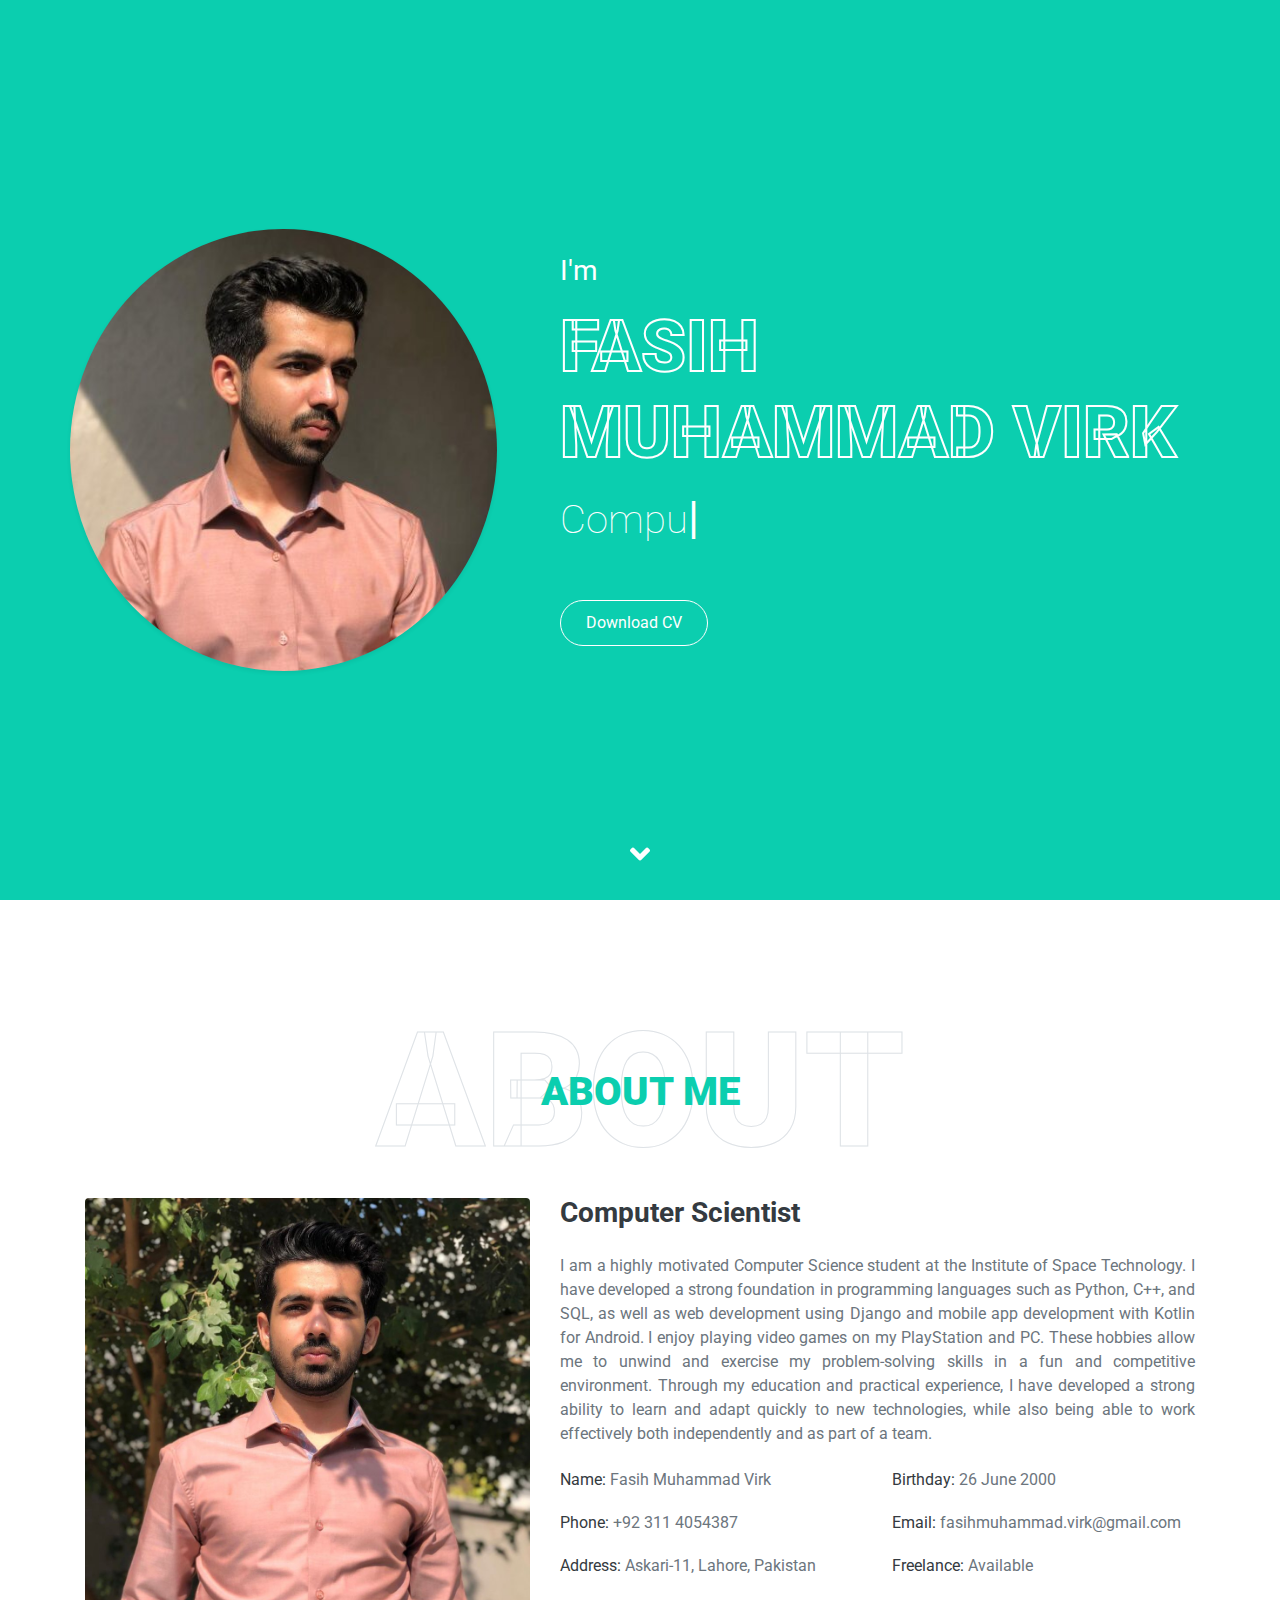
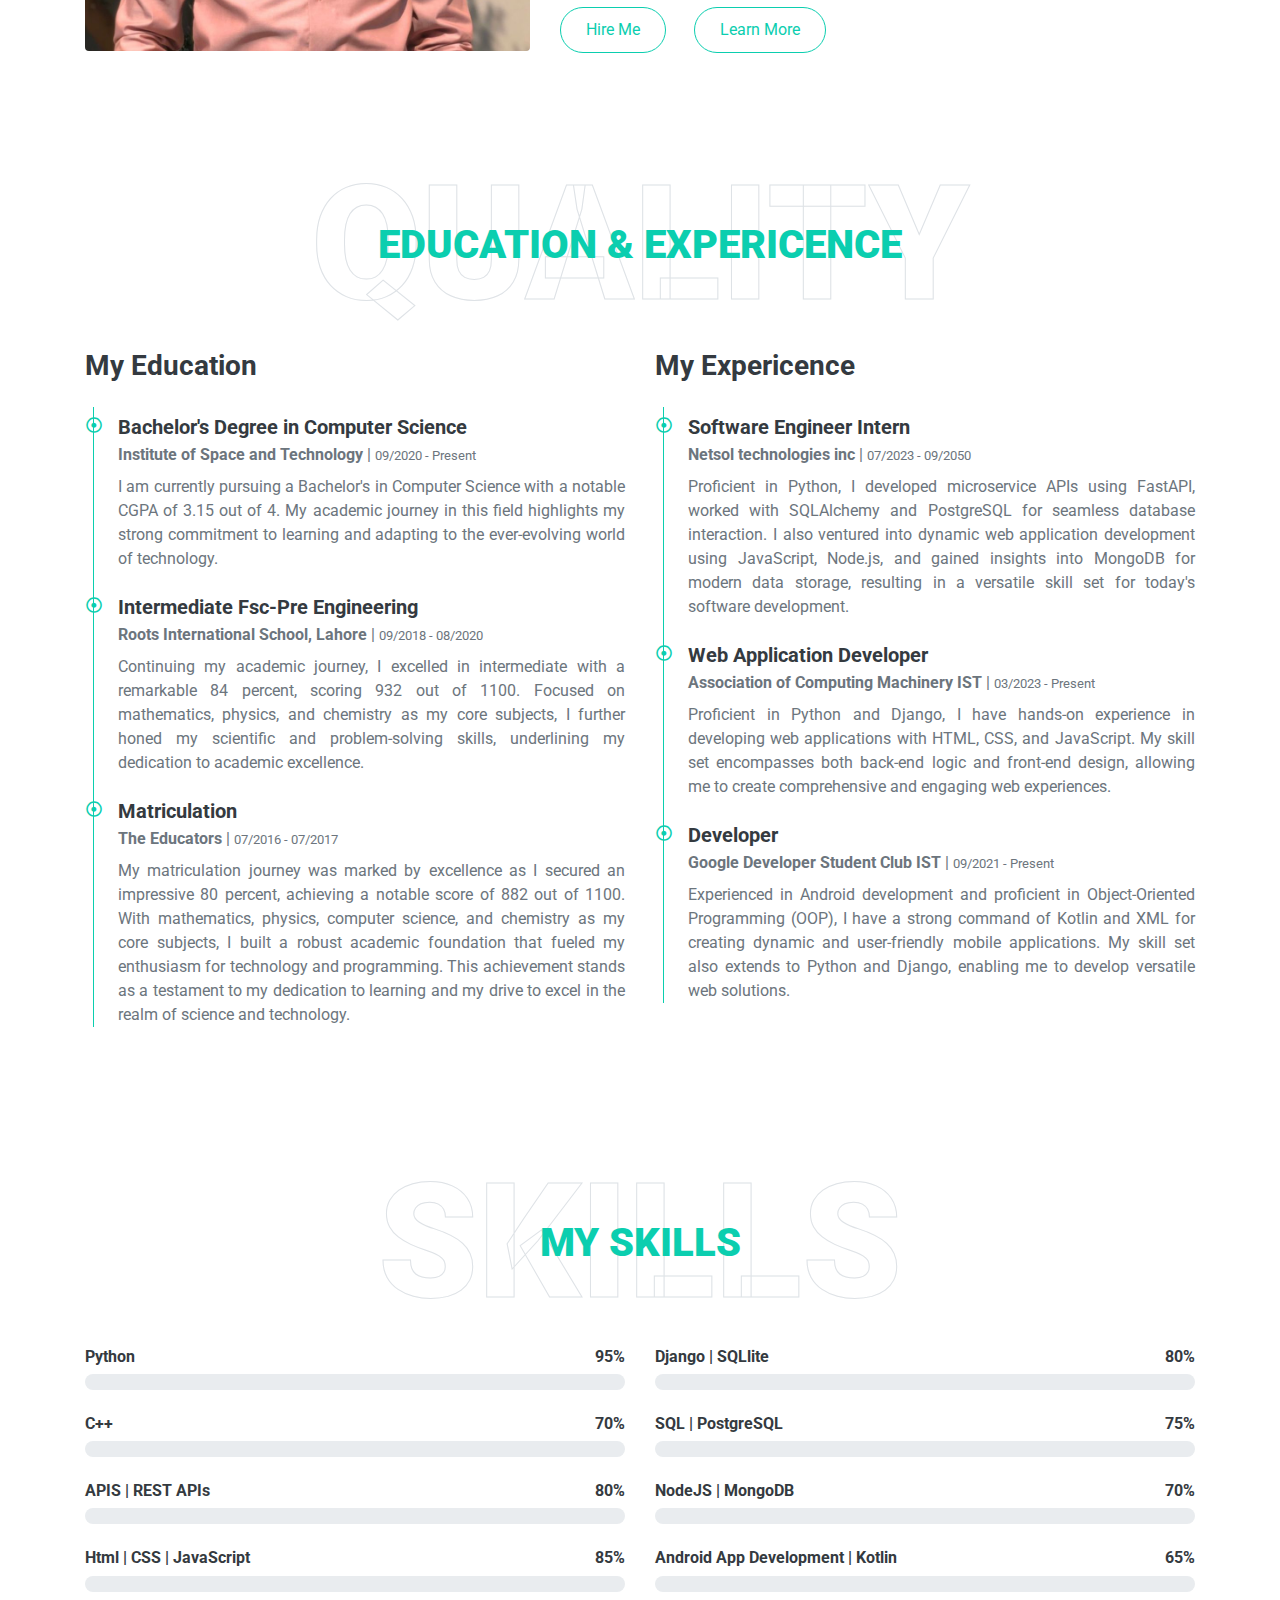
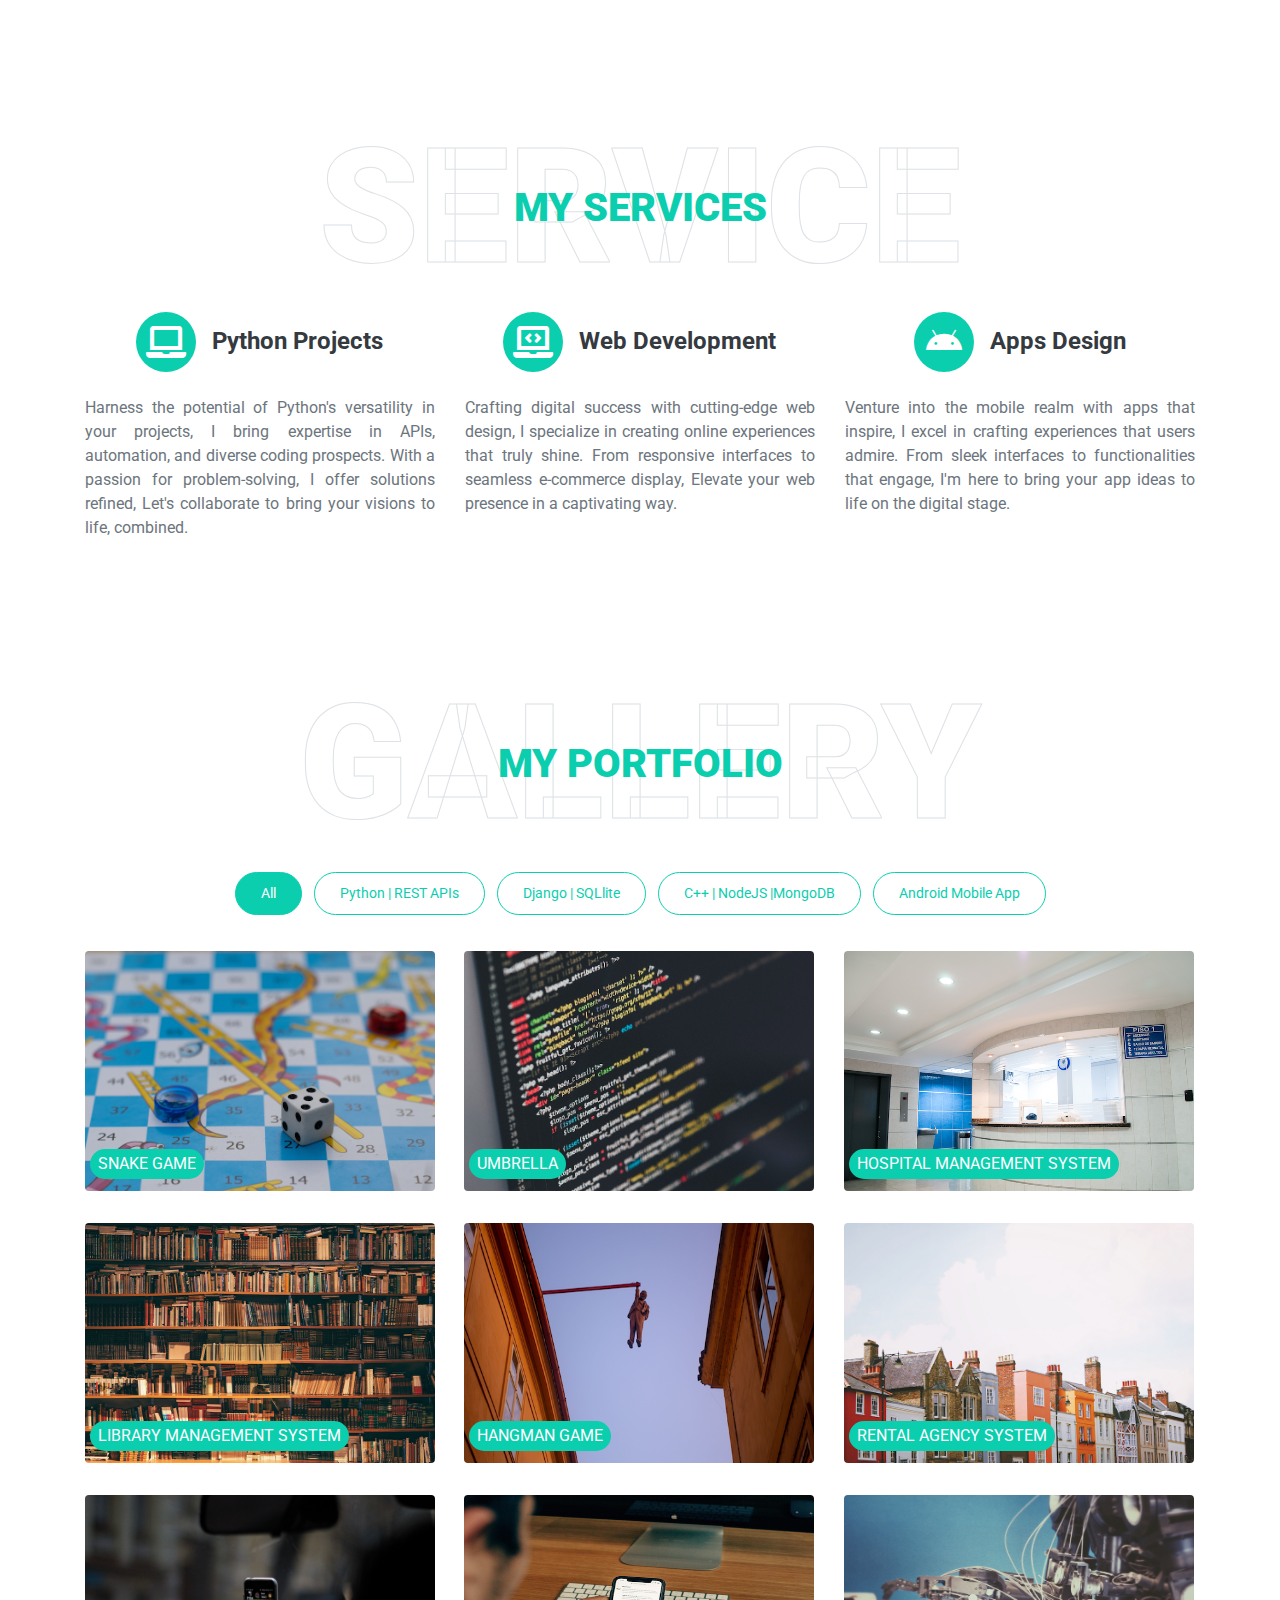
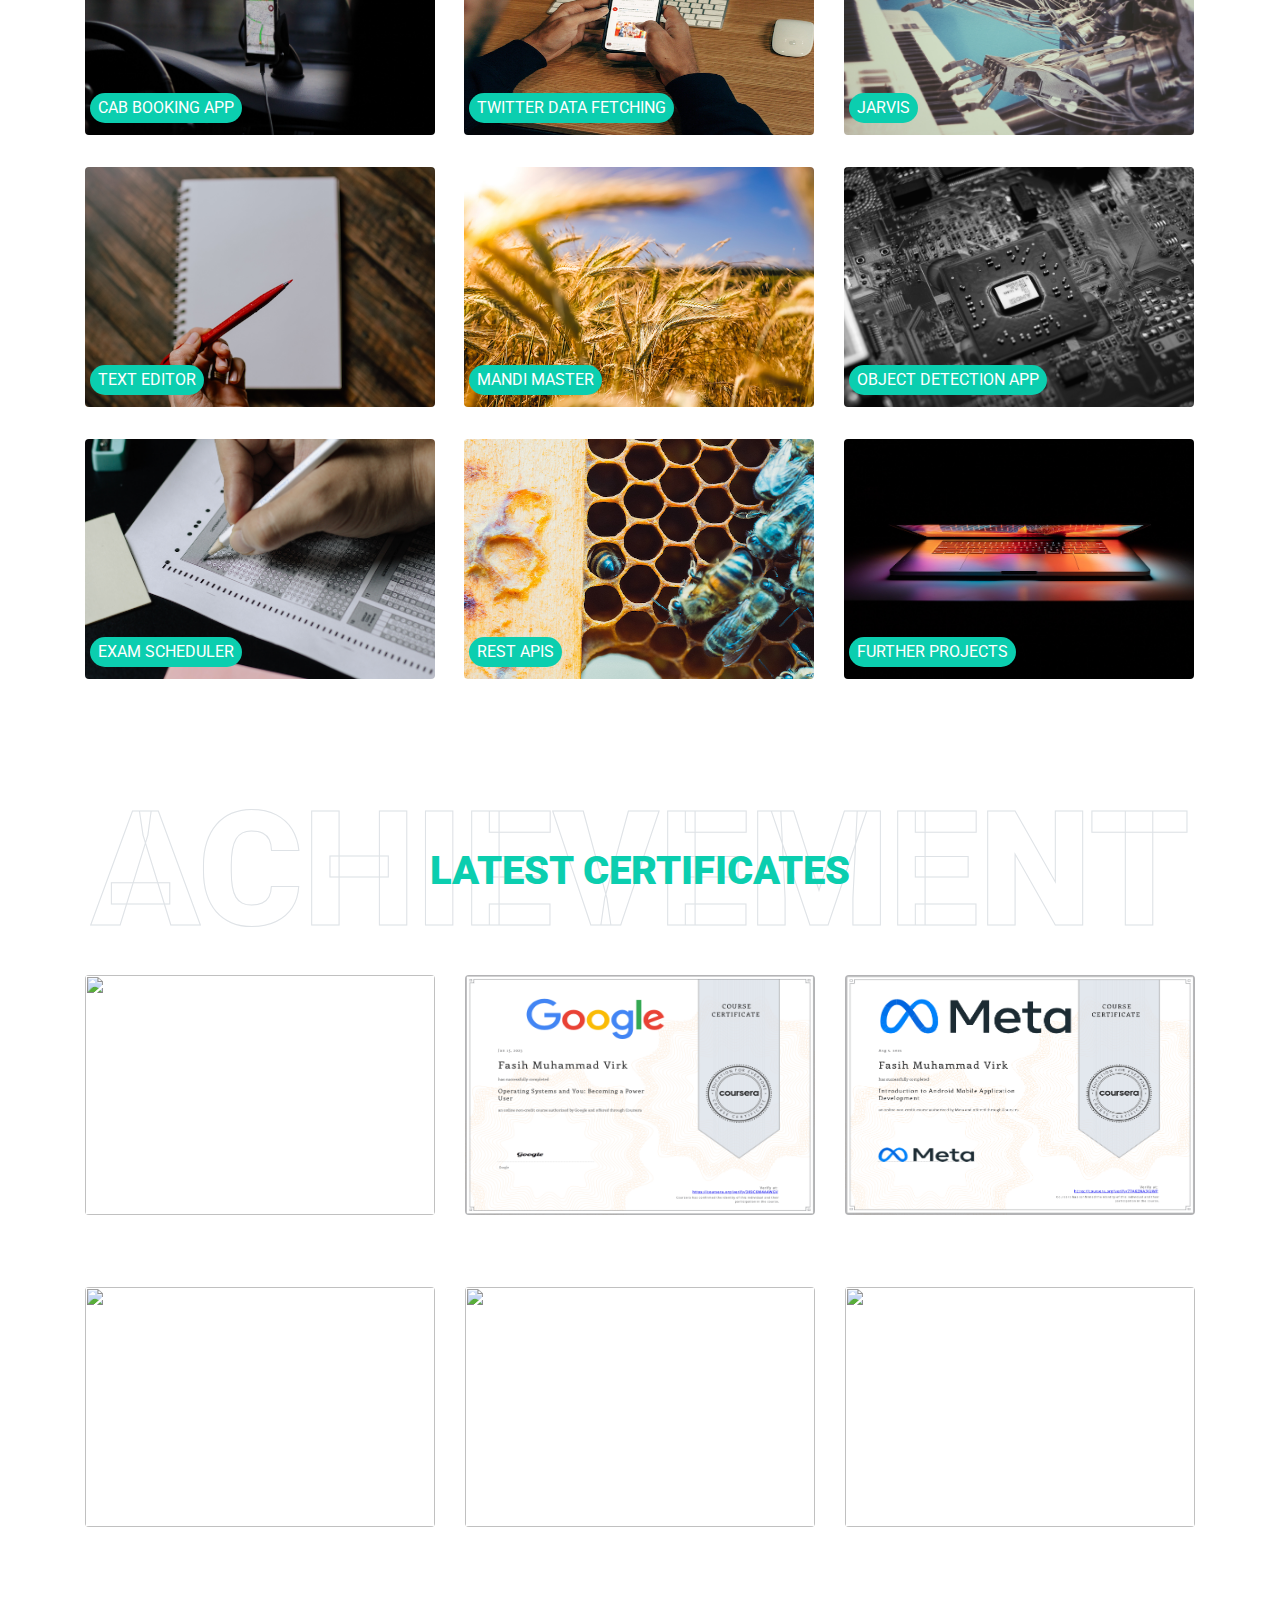
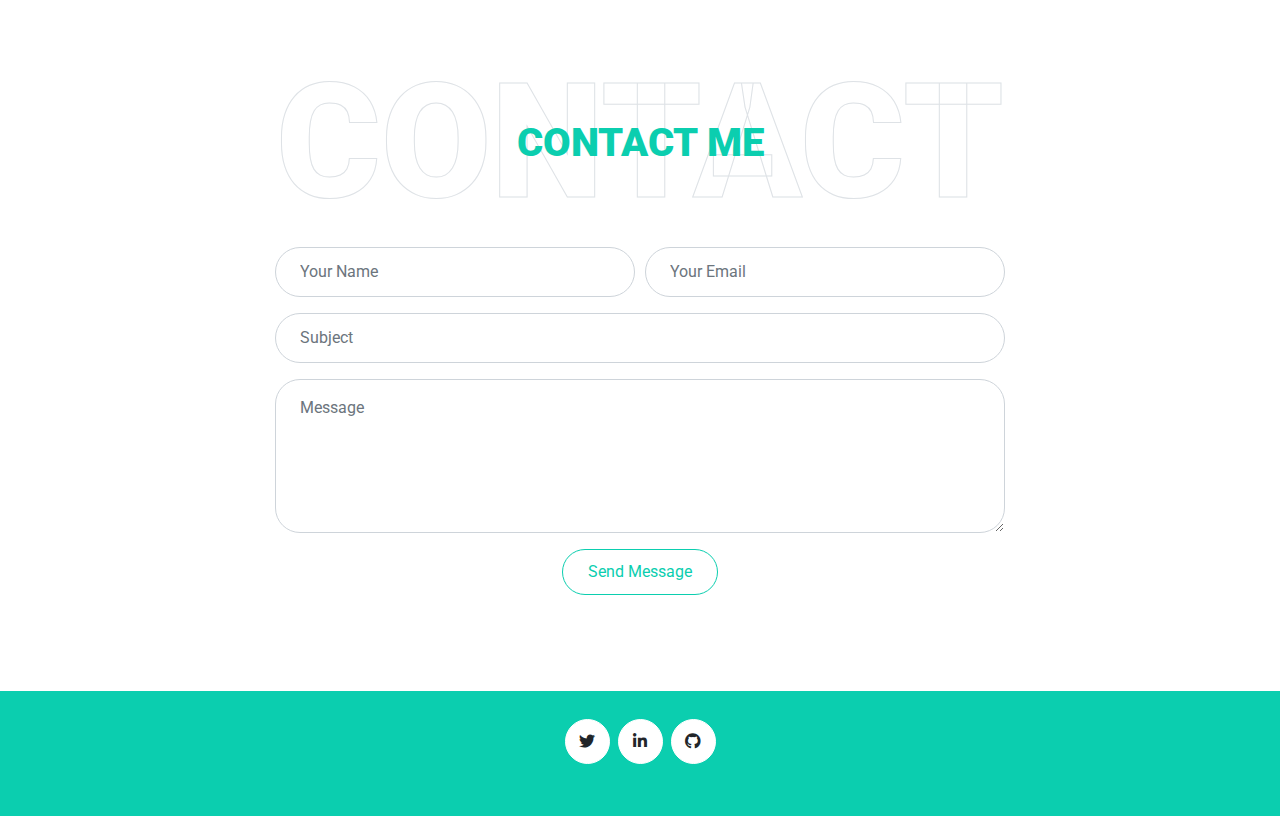
==== commit 6619fa36: "new update" ====
--- a/index.html
+++ b/index.html
@@ -1,237 +1,1146 @@
-<!DOCTYPE HTML>
-<html>
+<!DOCTYPE html>
+<html lang="en">
 	<head>
-		<title>Fasih's Potfolio</title>
 		<meta charset="utf-8" />
-		<meta name="viewport" content="width=device-width, initial-scale=1, user-scalable=no" />
-		<link rel="stylesheet" href="assets/css/main.css" />
-		<noscript><link rel="stylesheet" href="assets/css/noscript.css" /></noscript>
+		<title>Fasih's Portfolio</title>
+		<meta content="width=device-width, initial-scale=1.0" name="viewport" />
+		<meta content="Free HTML Templates" name="keywords" />
+		<meta content="Free HTML Templates" name="description" />
+
+		<!-- Favicon -->
+		<link href="img/favicon.ico" rel="icon" />
+
+		<!-- Google Web Fonts -->
+		<link rel="preconnect" href="https://fonts.gstatic.com" />
+		<link
+			href="https://fonts.googleapis.com/css2?family=Roboto:wght@300;400;500;700;900&display=swap"
+			rel="stylesheet"
+		/>
+
+		<!-- Font Awesome -->
+		<link
+			href="https://cdnjs.cloudflare.com/ajax/libs/font-awesome/5.10.0/css/all.min.css"
+			rel="stylesheet"
+		/>
+
+		<!-- Libraries Stylesheet -->
+		<link href="lib/owlcarousel/assets/owl.carousel.min.css" rel="stylesheet" />
+		<link href="lib/lightbox/css/lightbox.min.css" rel="stylesheet" />
+
+		<!-- Customized Bootstrap Stylesheet -->
+		<link href="css/style.css" rel="stylesheet" />
 	</head>
-	<body class="is-preload" >
-
-		<!-- Wrapper -->
-			<div id="wrapper" class="fade-in" > 
-
-				<!-- Intro -->
-					<div id="intro">
-						<h1>This is<br />
-						My Portfolio</h1>
-						<p>Here you will find my details.</p>
-						<ul class="actions">
-							<li><a href="#header" class="button icon solid solo fa-arrow-down scrolly">Continue</a></li>
+
+	<body data-spy="scroll" data-target=".navbar" data-offset="51">
+		<!-- Navbar Start -->
+		<nav
+			class="navbar fixed-top shadow-sm navbar-expand-lg bg-light navbar-light py-3 py-lg-0 px-lg-5"
+		>
+			<a href="index.html" class="navbar-brand ml-lg-3">
+				<h1 class="m-0 display-5">
+					<span class="text-primary">Fasih</span>Portfolio
+				</h1>
+			</a>
+			<button
+				type="button"
+				class="navbar-toggler"
+				data-toggle="collapse"
+				data-target="#navbarCollapse"
+			>
+				<span class="navbar-toggler-icon"></span>
+			</button>
+			<div class="collapse navbar-collapse px-lg-3" id="navbarCollapse">
+				<div class="navbar-nav m-auto py-0">
+					<a href="#home" class="nav-item nav-link active">Home</a>
+					<a href="#about" class="nav-item nav-link">About</a>
+					<a href="#qualification" class="nav-item nav-link">Quality</a>
+					<a href="#skill" class="nav-item nav-link">Skill</a>
+					<a href="#portfolio" class="nav-item nav-link">Portfolio</a>
+					<a href="#certificates" class="nav-item nav-link">Certificates</a>
+					<a href="#contact" class="nav-item nav-link">Contact</a>
+				</div>
+			</div>
+		</nav>
+		<!-- Navbar End -->
+
+		<!-- Header Start -->
+		<div
+			class="container-fluid bg-primary d-flex align-items-center mb-5 py-5"
+			id="home"
+			style="min-height: 100vh"
+		>
+			<div class="container">
+				<div class="row align-items-center">
+					<div class="col-lg-5 px-5 pl-lg-0 pb-5 pb-lg-0">
+						<img
+							class="img-fluid w-100 rounded-circle shadow-sm"
+							src="images/profile.jpg"
+							alt=""
+						/>
+					</div>
+					<div class="col-lg-7 text-center text-lg-left">
+						<h3 class="text-white font-weight-normal mb-3">I'm</h3>
+						<h1
+							class="display-3 text-uppercase text-primary mb-2"
+							style="-webkit-text-stroke: 2px #ffffff"
+						>
+							Fasih Muhammad Virk
+						</h1>
+						<h1
+							class="typed-text-output d-inline font-weight-lighter text-white"
+						></h1>
+						<div class="typed-text d-none">
+							Computer Scientist, Pythonista, Web Developer, Apps Designer
+						</div>
+						<div
+							class="d-flex align-items-center justify-content-center justify-content-lg-start pt-5"
+						>
+							<a
+								href="images/Fasih's Resume.pdf"
+								download
+								class="btn btn-outline-light mr-5"
+								>Download CV</a
+							>
+						</div>
+					</div>
+				</div>
+			</div>
+		</div>
+		<!-- Header End -->
+
+		<!-- About Start -->
+		<div class="container-fluid py-5" id="about">
+			<div class="container">
+				<div
+					class="position-relative d-flex align-items-center justify-content-center"
+				>
+					<h1
+						class="display-1 text-uppercase text-white"
+						style="-webkit-text-stroke: 1px #dee2e6"
+					>
+						About
+					</h1>
+					<h1 class="position-absolute text-uppercase text-primary">
+						About Me
+					</h1>
+				</div>
+				<div class="row align-items-center">
+					<div class="col-lg-5 pb-4 pb-lg-0">
+						<img
+							class="img-fluid rounded w-100"
+							src="images/fasih.jpg"
+							alt=""
+						/>
+					</div>
+					<div class="col-lg-7">
+						<h3 class="mb-4">Computer Scientist</h3>
+						<p>
+							I am a highly motivated Computer Science student at the Institute
+							of Space Technology. I have developed a strong foundation in
+							programming languages such as Python, C++, and SQL, as well as web
+							development using Django and mobile app development with Kotlin
+							for Android. I enjoy playing video games on my PlayStation and PC.
+							These hobbies allow me to unwind and exercise my problem-solving
+							skills in a fun and competitive environment. Through my education
+							and practical experience, I have developed a strong ability to
+							learn and adapt quickly to new technologies, while also being able
+							to work effectively both independently and as part of a team.
+						</p>
+						<div class="row mb-3">
+							<div class="col-sm-6 py-2">
+								<h6>
+									Name: <span class="text-secondary">Fasih Muhammad Virk</span>
+								</h6>
+							</div>
+							<div class="col-sm-6 py-2">
+								<h6>
+									Birthday: <span class="text-secondary">26 June 2000</span>
+								</h6>
+							</div>
+							<div class="col-sm-6 py-2">
+								<h6>
+									Phone: <span class="text-secondary">+92 311 4054387</span>
+								</h6>
+							</div>
+							<div class="col-sm-6 py-2">
+								<h6>
+									Email:
+									<span class="text-secondary"
+										>fasihmuhammad.virk@gmail.com</span
+									>
+								</h6>
+							</div>
+							<div class="col-sm-6 py-2">
+								<h6>
+									Address:
+									<span class="text-secondary"
+										>Askari-11, Lahore, Pakistan</span
+									>
+								</h6>
+							</div>
+							<div class="col-sm-6 py-2">
+								<h6>
+									Freelance: <span class="text-secondary">Available</span>
+								</h6>
+							</div>
+						</div>
+						<a
+							href="https://www.upwork.com/freelancers/fasihmuhammadv"
+							class="btn btn-outline-primary mr-4"
+							>Hire Me</a
+						>
+						<a
+							href="https://www.linkedin.com/in/fasihmuhammadvirk/"
+							class="btn btn-outline-primary"
+							>Learn More</a
+						>
+					</div>
+				</div>
+			</div>
+		</div>
+		<!-- About End -->
+
+		<!-- Qualification Start -->
+		<div class="container-fluid py-5" id="qualification">
+			<div class="container">
+				<div
+					class="position-relative d-flex align-items-center justify-content-center"
+				>
+					<h1
+						class="display-1 text-uppercase text-white"
+						style="-webkit-text-stroke: 1px #dee2e6"
+					>
+						Quality
+					</h1>
+					<h1 class="position-absolute text-uppercase text-primary">
+						Education & Expericence
+					</h1>
+				</div>
+				<div class="row align-items-top">
+					<div class="col-lg-6">
+						<h3 class="mb-4">My Education</h3>
+						<div class="border-left border-primary pt-2 pl-4 ml-2">
+							<div class="position-relative mb-4">
+								<i
+									class="far fa-dot-circle text-primary position-absolute"
+									style="top: 2px; left: -32px"
+								></i>
+								<h5 class="font-weight-bold mb-1">
+									Bachelor's Degree in Computer Science
+								</h5>
+								<p class="mb-2">
+									<strong>Institute of Space and Technology</strong> |
+									<small>09/2020 - Present</small>
+								</p>
+								<p>
+									I am currently pursuing a Bachelor's in Computer Science with
+									a notable CGPA of 3.15 out of 4. My academic journey in this
+									field highlights my strong commitment to learning and adapting
+									to the ever-evolving world of technology.
+								</p>
+							</div>
+							<div class="position-relative mb-4">
+								<i
+									class="far fa-dot-circle text-primary position-absolute"
+									style="top: 2px; left: -32px"
+								></i>
+								<h5 class="font-weight-bold mb-1">
+									Intermediate Fsc-Pre Engineering
+								</h5>
+								<p class="mb-2">
+									<strong>Roots International School, Lahore</strong> |
+									<small>09/2018 - 08/2020</small>
+								</p>
+								<p>
+									Continuing my academic journey, I excelled in intermediate
+									with a remarkable 84 percent, scoring 932 out of 1100. Focused
+									on mathematics, physics, and chemistry as my core subjects, I
+									further honed my scientific and problem-solving skills,
+									underlining my dedication to academic excellence.
+								</p>
+							</div>
+							<div class="position-relative mb-4">
+								<i
+									class="far fa-dot-circle text-primary position-absolute"
+									style="top: 2px; left: -32px"
+								></i>
+								<h5 class="font-weight-bold mb-1">Matriculation</h5>
+								<p class="mb-2">
+									<strong>The Educators</strong> |
+									<small>07/2016 - 07/2017</small>
+								</p>
+								<p>
+									My matriculation journey was marked by excellence as I secured
+									an impressive 80 percent, achieving a notable score of 882 out
+									of 1100. With mathematics, physics, computer science, and
+									chemistry as my core subjects, I built a robust academic
+									foundation that fueled my enthusiasm for technology and
+									programming. This achievement stands as a testament to my
+									dedication to learning and my drive to excel in the realm of
+									science and technology.
+								</p>
+							</div>
+						</div>
+					</div>
+					<div class="col-lg-6">
+						<h3 class="mb-4">My Expericence</h3>
+						<div class="border-left border-primary pt-2 pl-4 ml-2">
+							<div class="position-relative mb-4">
+								<i
+									class="far fa-dot-circle text-primary position-absolute"
+									style="top: 2px; left: -32px"
+								></i>
+								<h5 class="font-weight-bold mb-1">Software Engineer Intern</h5>
+								<p class="mb-2">
+									<strong>Netsol technologies inc</strong> |
+									<small>07/2023 - 09/2050</small>
+								</p>
+								<p>
+									Proficient in Python, I developed microservice APIs using
+									FastAPI, worked with SQLAlchemy and PostgreSQL for seamless
+									database interaction. I also ventured into dynamic web
+									application development using JavaScript, Node.js, and gained
+									insights into MongoDB for modern data storage, resulting in a
+									versatile skill set for today's software development.
+								</p>
+							</div>
+							<div class="position-relative mb-4">
+								<i
+									class="far fa-dot-circle text-primary position-absolute"
+									style="top: 2px; left: -32px"
+								></i>
+								<h5 class="font-weight-bold mb-1">Web Application Developer</h5>
+								<p class="mb-2">
+									<strong>Association of Computing Machinery IST</strong> |
+									<small>03/2023 - Present</small>
+								</p>
+								<p>
+									Proficient in Python and Django, I have hands-on experience in
+									developing web applications with HTML, CSS, and JavaScript. My
+									skill set encompasses both back-end logic and front-end
+									design, allowing me to create comprehensive and engaging web
+									experiences.
+								</p>
+							</div>
+							<div class="position-relative mb-4">
+								<i
+									class="far fa-dot-circle text-primary position-absolute"
+									style="top: 2px; left: -32px"
+								></i>
+								<h5 class="font-weight-bold mb-1">Developer</h5>
+								<p class="mb-2">
+									<strong>Google Developer Student Club IST</strong> |
+									<small>09/2021 - Present</small>
+								</p>
+								<p>
+									Experienced in Android development and proficient in
+									Object-Oriented Programming (OOP), I have a strong command of
+									Kotlin and XML for creating dynamic and user-friendly mobile
+									applications. My skill set also extends to Python and Django,
+									enabling me to develop versatile web solutions.
+								</p>
+							</div>
+						</div>
+					</div>
+				</div>
+			</div>
+		</div>
+		<!-- Qualification End -->
+
+		<!-- Skill Start -->
+		<div class="container-fluid py-5" id="skill">
+			<div class="container">
+				<div
+					class="position-relative d-flex align-items-center justify-content-center"
+				>
+					<h1
+						class="display-1 text-uppercase text-white"
+						style="-webkit-text-stroke: 1px #dee2e6"
+					>
+						Skills
+					</h1>
+					<h1 class="position-absolute text-uppercase text-primary">
+						My Skills
+					</h1>
+				</div>
+				<div class="row align-items-center">
+					<div class="col-md-6">
+						<div class="skill mb-4">
+							<div class="d-flex justify-content-between">
+								<h6 class="font-weight-bold">Python</h6>
+								<h6 class="font-weight-bold">95%</h6>
+							</div>
+							<div class="progress">
+								<div
+									class="progress-bar bg-primary"
+									role="progressbar"
+									aria-valuenow="95"
+									aria-valuemin="0"
+									aria-valuemax="100"
+								></div>
+							</div>
+						</div>
+						<div class="skill mb-4">
+							<div class="d-flex justify-content-between">
+								<h6 class="font-weight-bold">C++</h6>
+								<h6 class="font-weight-bold">70%</h6>
+							</div>
+							<div class="progress">
+								<div
+									class="progress-bar bg-warning"
+									role="progressbar"
+									aria-valuenow="85"
+									aria-valuemin="0"
+									aria-valuemax="100"
+								></div>
+							</div>
+						</div>
+						<div class="skill mb-4">
+							<div class="d-flex justify-content-between">
+								<h6 class="font-weight-bold">APIS | REST APIs</h6>
+								<h6 class="font-weight-bold">80%</h6>
+							</div>
+							<div class="progress">
+								<div
+									class="progress-bar bg-danger"
+									role="progressbar"
+									aria-valuenow="90"
+									aria-valuemin="0"
+									aria-valuemax="100"
+								></div>
+							</div>
+						</div>
+						<div class="skill mb-4">
+							<div class="d-flex justify-content-between">
+								<h6 class="font-weight-bold">Html | CSS | JavaScript</h6>
+								<h6 class="font-weight-bold">85%</h6>
+							</div>
+							<div class="progress">
+								<div
+									class="progress-bar bg-se"
+									role="progressbar"
+									aria-valuenow="95"
+									aria-valuemin="0"
+									aria-valuemax="100"
+								></div>
+							</div>
+						</div>
+					</div>
+					<div class="col-md-6">
+						<div class="skill mb-4">
+							<div class="d-flex justify-content-between">
+								<h6 class="font-weight-bold">Django | SQLlite</h6>
+								<h6 class="font-weight-bold">80%</h6>
+							</div>
+							<div class="progress">
+								<div
+									class="progress-bar bg-primary"
+									role="progressbar"
+									aria-valuenow="95"
+									aria-valuemin="0"
+									aria-valuemax="100"
+								></div>
+							</div>
+						</div>
+						<div class="skill mb-4">
+							<div class="d-flex justify-content-between">
+								<h6 class="font-weight-bold">SQL | PostgreSQL</h6>
+								<h6 class="font-weight-bold">75%</h6>
+							</div>
+							<div class="progress">
+								<div
+									class="progress-bar bg-warning"
+									role="progressbar"
+									aria-valuenow="85"
+									aria-valuemin="0"
+									aria-valuemax="100"
+								></div>
+							</div>
+						</div>
+						<div class="skill mb-4">
+							<div class="d-flex justify-content-between">
+								<h6 class="font-weight-bold">NodeJS | MongoDB</h6>
+								<h6 class="font-weight-bold">70%</h6>
+							</div>
+							<div class="progress">
+								<div
+									class="progress-bar bg-danger"
+									role="progressbar"
+									aria-valuenow="90"
+									aria-valuemin="0"
+									aria-valuemax="100"
+								></div>
+							</div>
+						</div>
+						<div class="skill mb-4">
+							<div class="d-flex justify-content-between">
+								<h6 class="font-weight-bold">
+									Android App Development | Kotlin
+								</h6>
+								<h6 class="font-weight-bold">65%</h6>
+							</div>
+							<div class="progress">
+								<div
+									class="progress-bar bg-secondary"
+									role="progressbar"
+									aria-valuenow="90"
+									aria-valuemin="0"
+									aria-valuemax="100"
+								></div>
+							</div>
+						</div>
+					</div>
+				</div>
+			</div>
+		</div>
+		<!-- Skill End -->
+
+		<!-- Services Start -->
+		<div class="container-fluid pt-5" id="service">
+			<div class="container">
+				<div
+					class="position-relative d-flex align-items-center justify-content-center"
+				>
+					<h1
+						class="display-1 text-uppercase text-white"
+						style="-webkit-text-stroke: 1px #dee2e6"
+					>
+						Service
+					</h1>
+					<h1 class="position-absolute text-uppercase text-primary">
+						My Services
+					</h1>
+				</div>
+				<div class="row pb-3">
+					<div class="col-lg-4 col-md-6 text-center mb-5">
+						<div class="d-flex align-items-center justify-content-center mb-4">
+							<i
+								class="fa fa-2x fa-laptop service-icon bg-primary text-white mr-3"
+							></i>
+							<h4 class="font-weight-bold m-0">Python Projects</h4>
+						</div>
+						<p>
+							Harness the potential of Python's versatility in your projects, I
+							bring expertise in APIs, automation, and diverse coding prospects.
+							With a passion for problem-solving, I offer solutions refined,
+							Let's collaborate to bring your visions to life, combined.
+						</p>
+					</div>
+					<div class="col-lg-4 col-md-6 text-center mb-5">
+						<div class="d-flex align-items-center justify-content-center mb-4">
+							<i
+								class="fa fa-2x fa-laptop-code service-icon bg-primary text-white mr-3"
+							></i>
+							<h4 class="font-weight-bold m-0">Web Development</h4>
+						</div>
+						<p>
+							Crafting digital success with cutting-edge web design, I
+							specialize in creating online experiences that truly shine. From
+							responsive interfaces to seamless e-commerce display, Elevate your
+							web presence in a captivating way.
+						</p>
+					</div>
+					<div class="col-lg-4 col-md-6 text-center mb-5">
+						<div class="d-flex align-items-center justify-content-center mb-4">
+							<i
+								class="fab fa-2x fa-android service-icon bg-primary text-white mr-3"
+							></i>
+							<h4 class="font-weight-bold m-0">Apps Design</h4>
+						</div>
+						<p>
+							Venture into the mobile realm with apps that inspire, I excel in
+							crafting experiences that users admire. From sleek interfaces to
+							functionalities that engage, I'm here to bring your app ideas to
+							life on the digital stage.
+						</p>
+					</div>
+				</div>
+			</div>
+		</div>
+		<!-- Services End -->
+
+		<!-- Portfolio Start -->
+		<div class="container-fluid pt-5 pb-3" id="portfolio">
+			<div class="container">
+				<div
+					class="position-relative d-flex align-items-center justify-content-center"
+				>
+					<h1
+						class="display-1 text-uppercase text-white"
+						style="-webkit-text-stroke: 1px #dee2e6"
+					>
+						Gallery
+					</h1>
+					<h1 class="position-absolute text-uppercase text-primary">
+						My Portfolio
+					</h1>
+				</div>
+				<div class="row">
+					<div class="col-12 text-center mb-2">
+						<ul class="list-inline mb-4" id="portfolio-flters">
+							<li
+								class="btn btn-sm btn-outline-primary m-1 active"
+								data-filter="*"
+							>
+								All
+							</li>
+							<li
+								class="btn btn-sm btn-outline-primary m-1"
+								data-filter=".first"
+							>
+								Python | REST APIs
+							</li>
+							<li
+								class="btn btn-sm btn-outline-primary m-1"
+								data-filter=".second"
+							>
+								Django | SQLlite
+							</li>
+							<li
+								class="btn btn-sm btn-outline-primary m-1"
+								data-filter=".third"
+							>
+								C++ | NodeJS |MongoDB
+							</li>
+							<li
+								class="btn btn-sm btn-outline-primary m-1"
+								data-filter=".four"
+							>
+								Android Mobile App
+							</li>
 						</ul>
 					</div>
-
-				<!-- Header -->
-					<header id="header">
-						<a  class="logo">Fasih's Portfolio</a>
-					</header>
-
-
-
-				<!-- Nav -->
-					<nav id="nav">
-
-						<ul class="links">
-							<li class="active"><a >Home</a></li>
-							<li><a href="Projects.html">Projects</a></li>
-							<li ><a href="CV.html">Resume</a></li>
-							
-						</ul>
-
-						<ul class="icons">
-							<li><a href="https://www.linkedin.com/in/fasihmuhammadvirk/" class="icon brands alt fa-linkedin"><span class="label">LinkedIn</span></a></li>
-							<li><a href="https://github.com/fasihmuhammadvirk" class="icon brands fa-github"><span class="label">GitHub</span></a></li>
-						</ul>
-					</nav>
-
-				<!-- Main -->
-
-					<div class= "w3-row" id="main" style="background-color:#f5f5ef;">
-
-						<!-- Featured Post -->
-							<article class="post featured">
-								<header class="about">
-									<h2><a >About Me</a></h2>
-									<img  src="images/fasih.jpg" alt="C++" >
-									<p style="text-align:center;" >Hi, My name is Fasih and I am a highly motivated Computer Science student at the Institute of Space Technology.</p> 
-
-									<p style="text-align:center;">I have developed a strong foundation in programming languages such as Python, C++, and SQL, as well as web development using Django and mobile app development with Kotlin for Android. </p>
-
-									<p style="text-align:center;">In my free time, I enjoy playing video games on my PlayStation and PC, particularly games such as Call of Duty and FIFA. These hobbies allow me to unwind and exercise my problem-solving skills in a fun and competitive environment. Through my education and practical experience, I have developed a strong ability to learn and adapt quickly to new technologies, while also being able to work effectively both independently and as part of a team. </p>
-
-									<p style="text-align:center;">I am excited about the potential opportunities that lie ahead in the dynamic and ever-evolving field of Computer Science.</p>
-								</header>
-					 		</article>
-
-						<!-- Posts -->
-							
-				
-						<article class="post featured">
-							<header>
-								<h2><a >Skills</a></h2>
-							</header>
-			
-			
-			
-							<p style="text-align:center;">I have work hard to learn the skills that i have now by doing professional
-								and online certification and some i lean from my university. The skills that i have polished so far
-								are.</p>
-			
-			
-			
-							<div class="row">
-
-								<div class="column">
-									<img  src="images/C++.jpg" alt="C++" >
-									<h2><a >C++</a></h2>
+				</div>
+				<div class="row portfolio-container">
+					<div class="col-lg-4 col-md-6 mb-4 portfolio-item s">
+						<div class="position-relative overflow-hidden mb-2">
+							<img
+								class="img-fluid1 rounded w-100"
+								src="images/pic02.png"
+								alt=""
+							/>
+							<div
+								class="portfolio-btn bg-primary d-flex align-items-center justify-content-center"
+							>
+								<a href="https://github.com/fasihmuhammadvirk/SnakeGame">
+									<img src="images/github-mark-white.png" width="90px" />
+								</a>
+							</div>
+
+							<div class="blog-date">
+								<small class="text-white text-uppercase">Snake Game</small>
+							</div>
+						</div>
+					</div>
+					<div class="col-lg-4 col-md-6 mb-4 portfolio-item">
+						<div class="position-relative overflow-hidden mb-2">
+							<img
+								class="img-fluid1 rounded w-100"
+								src="images/pic03.png"
+								alt=""
+							/>
+							<div
+								class="portfolio-btn bg-primary d-flex align-items-center justify-content-center"
+							>
+								<a href="https://github.com/fasihmuhammadvirk/Umbrella">
+									<img src="images/github-mark-white.png" width="90px" />
+								</a>
+							</div>
+							<div class="blog-date">
+								<small class="text-white text-uppercase">Umbrella</small>
+							</div>
+						</div>
+					</div>
+					<div class="col-lg-4 col-md-6 mb-4 portfolio-item third">
+						<div class="position-relative overflow-hidden mb-2">
+							<img
+								class="img-fluid1 rounded w-100"
+								src="images/pic04.png"
+								alt=""
+							/>
+							<div
+								class="portfolio-btn bg-primary d-flex align-items-center justify-content-center"
+							>
+								<a
+									href="https://github.com/fasihmuhammadvirk/Hospital-Management-System"
+								>
+									<img src="images/github-mark-white.png" width="90px" />
+								</a>
+							</div>
+							<div class="blog-date">
+								<small class="text-white text-uppercase"
+									>Hospital Management System</small
+								>
+							</div>
+						</div>
+					</div>
+					<div class="col-lg-4 col-md-6 mb-4 portfolio-item first">
+						<div class="position-relative overflow-hidden mb-2">
+							<img
+								class="img-fluid1 rounded w-100"
+								src="images/pic05.png"
+								alt=""
+							/>
+							<div
+								class="portfolio-btn bg-primary d-flex align-items-center justify-content-center"
+							>
+								<a
+									href="https://github.com/fasihmuhammadvirk/Library-Management-System"
+								>
+									<img src="images/github-mark-white.png" width="90px" />
+								</a>
+							</div>
+							<div class="blog-date">
+								<!-- <h4 class="font-weight-bold mb-n1">04</h4> -->
+								<small class="text-white text-uppercase"
+									>Library Management System</small
+								>
+							</div>
+						</div>
+					</div>
+					<div class="col-lg-4 col-md-6 mb-4 portfolio-item first">
+						<div class="position-relative overflow-hidden mb-2">
+							<img
+								class="img-fluid1 rounded w-100"
+								src="images/pic06.png"
+								alt=""
+							/>
+							<div
+								class="portfolio-btn bg-primary d-flex align-items-center justify-content-center"
+							>
+								<a href="https://github.com/fasihmuhammadvirk/Hangman-Game">
+									<img src="images/github-mark-white.png" width="90px" />
+								</a>
+							</div>
+							<div class="blog-date">
+								<small class="text-white text-uppercase">Hangman Game</small>
+							</div>
+						</div>
+					</div>
+					<div class="col-lg-4 col-md-6 mb-4 portfolio-item first">
+						<div class="position-relative overflow-hidden mb-2">
+							<img
+								class="img-fluid1 rounded w-100"
+								src="images/pic08.png"
+								alt=""
+							/>
+							<div
+								class="portfolio-btn bg-primary d-flex align-items-center justify-content-center"
+							>
+								<a
+									href="https://github.com/fasihmuhammadvirk/Rental-Agency-System"
+								>
+									<img src="images/github-mark-white.png" width="90px" />
+								</a>
+							</div>
+							<div class="blog-date">
+								<small class="text-white text-uppercase"
+									>Rental Agency System</small
+								>
+							</div>
+						</div>
+					</div>
+					<div class="col-lg-4 col-md-6 mb-4 portfolio-item first">
+						<div class="position-relative overflow-hidden mb-2">
+							<img
+								class="img-fluid1 rounded w-100"
+								src="images/pic09.png"
+								alt=""
+							/>
+							<div
+								class="portfolio-btn bg-primary d-flex align-items-center justify-content-center"
+							>
+								<a
+									href="https://github.com/fasihmuhammadvirk/Cab-Booking-System"
+								>
+									<img src="images/github-mark-white.png" width="90px" />
+								</a>
+							</div>
+							<div class="blog-date">
+								<small class="text-white text-uppercase">Cab Booking App</small>
+							</div>
+						</div>
+					</div>
+					<div class="col-lg-4 col-md-6 mb-4 portfolio-item first">
+						<div class="position-relative overflow-hidden mb-2">
+							<img
+								class="img-fluid1 rounded w-100"
+								src="images/pic10.png"
+								alt=""
+							/>
+							<div
+								class="portfolio-btn bg-primary d-flex align-items-center justify-content-center"
+							>
+								<a
+									href="https://github.com/fasihmuhammadvirk/Twitter-Data-Fetching"
+								>
+									<img src="images/github-mark-white.png" width="90px" />
+								</a>
+							</div>
+							<div class="blog-date">
+								<small class="text-white text-uppercase"
+									>Twitter Data Fetching</small
+								>
+							</div>
+						</div>
+					</div>
+					<div class="col-lg-4 col-md-6 mb-4 portfolio-item first">
+						<div class="position-relative overflow-hidden mb-2">
+							<img
+								class="img-fluid1 rounded w-100"
+								src="images/pic11.png"
+								alt=""
+							/>
+							<div
+								class="portfolio-btn bg-primary d-flex align-items-center justify-content-center"
+							>
+								<a href="https://github.com/fasihmuhammadvirk/Jarvis">
+									<img src="images/github-mark-white.png" width="90px" />
+								</a>
+							</div>
+							<div class="blog-date">
+								<small class="text-white text-uppercase">Jarvis</small>
+							</div>
+						</div>
+					</div>
+					<div class="col-lg-4 col-md-6 mb-4 portfolio-item first">
+						<div class="position-relative overflow-hidden mb-2">
+							<img
+								class="img-fluid1 rounded w-100"
+								src="images/pic12.png"
+								alt=""
+							/>
+							<div
+								class="portfolio-btn bg-primary d-flex align-items-center justify-content-center"
+							>
+								<a href="https://github.com/fasihmuhammadvirk/Text-Editor">
+									<img src="images/github-mark-white.png" width="90px" />
+								</a>
+							</div>
+							<div class="blog-date">
+								<small class="text-white text-uppercase">Text Editor</small>
+							</div>
+						</div>
+					</div>
+					<div class="col-lg-4 col-md-6 mb-4 portfolio-item second">
+						<div class="position-relative overflow-hidden mb-2">
+							<img
+								class="img-fluid1 rounded w-100"
+								src="images/pic13.png"
+								alt=""
+							/>
+							<div
+								class="portfolio-btn bg-primary d-flex align-items-center justify-content-center"
+							>
+								<a href="https://github.com/fasihmuhammadvirk/MandiMaster-Web">
+									<img src="images/github-mark-white.png" width="90px" />
+								</a>
+							</div>
+							<div class="blog-date">
+								<small class="text-white text-uppercase">Mandi Master</small>
+							</div>
+						</div>
+					</div>
+					<div class="col-lg-4 col-md-6 mb-4 portfolio-item four">
+						<div class="position-relative overflow-hidden mb-2">
+							<img
+								class="img-fluid1 rounded w-100"
+								src="images/pic14.png"
+								alt=""
+							/>
+							<div
+								class="portfolio-btn bg-primary d-flex align-items-center justify-content-center"
+							>
+								<a
+									href="https://github.com/fasihmuhammadvirk/Object-Detection-App"
+								>
+									<img src="images/github-mark-white.png" width="90px" />
+								</a>
+							</div>
+							<div class="blog-date">
+								<small class="text-white text-uppercase"
+									>Object Detection App</small
+								>
+							</div>
+						</div>
+					</div>
+					<div class="col-lg-4 col-md-6 mb-4 portfolio-item first">
+						<div class="position-relative overflow-hidden mb-2">
+							<img
+								class="img-fluid1 rounded w-100"
+								src="images/pic15.png"
+								alt=""
+							/>
+							<div
+								class="portfolio-btn bg-primary d-flex align-items-center justify-content-center"
+							>
+								<a href="https://github.com/fasihmuhammadvirk/Exam-Scheduler">
+									<img src="images/github-mark-white.png" width="90px" />
+								</a>
+							</div>
+							<div class="blog-date">
+								<small class="text-white text-uppercase">Exam Scheduler</small>
+							</div>
+						</div>
+					</div>
+					<div class="col-lg-4 col-md-6 mb-4 portfolio-item third">
+						<div class="position-relative overflow-hidden mb-2">
+							<img
+								class="img-fluid1 rounded w-100"
+								src="images/pic16.png"
+								alt=""
+							/>
+							<div
+								class="portfolio-btn bg-primary d-flex align-items-center justify-content-center"
+							>
+								<a
+									href="https://github.com/fasihmuhammadvirk/REST-API-with-JWT-Nodejs "
+								>
+									<img src="images/github-mark-white.png" width="90px" />
+								</a>
+							</div>
+							<div class="blog-date">
+								<small class="text-white text-uppercase">REST APIs</small>
+							</div>
+						</div>
+					</div>
+					<div
+						class="col-lg-4 col-md-6 mb-4 portfolio-item first second third four"
+					>
+						<div class="position-relative overflow-hidden mb-2">
+							<img
+								class="img-fluid1 rounded w-100"
+								src="images/pic07.png"
+								alt=""
+							/>
+							<div
+								class="portfolio-btn bg-primary d-flex align-items-center justify-content-center"
+							>
+								<a href="https://github.com/fasihmuhammadvirk?tab=repositories">
+									<img src="images/github-mark-white.png" width="90px" />
+								</a>
+							</div>
+							<div class="blog-date">
+								<small class="text-white text-uppercase"
+									>Further Projects</small
+								>
+							</div>
+						</div>
+					</div>
+				</div>
+			</div>
+		</div>
+		<!-- Portfolio End -->
+
+		<!-- Blog Start -->
+		<div class="container-fluid pt-5" id="certificates">
+			<div class="container">
+				<div
+					class="position-relative d-flex align-items-center justify-content-center"
+				>
+					<h1
+						class="display-1 text-uppercase text-white"
+						style="-webkit-text-stroke: 1px #dee2e6"
+					>
+						Achievement
+					</h1>
+					<h1 class="position-absolute text-uppercase text-primary">
+						Latest Certificates
+					</h1>
+				</div>
+				<div class="row">
+					<div class="col-lg-4 mb-5">
+						<div class="position-relative mb-4">
+							<img
+								class="img-fluid1 rounded w-100"
+								src="images/Python3.jpg"
+								alt=""
+							/>
+						</div>
+					</div>
+					<div class="col-lg-4 mb-5">
+						<div class="position-relative mb-4">
+							<img
+								class="img-fluid1 rounded w-100"
+								src="images/OS.png"
+								alt=""
+							/>
+						</div>
+					</div>
+					<div class="col-lg-4 mb-5">
+						<div class="position-relative mb-4">
+							<img
+								class="img-fluid1 rounded w-100"
+								src="images/MD.png"
+								alt=""
+							/>
+						</div>
+					</div>
+					<div class="col-lg-4 mb-5">
+						<div class="position-relative mb-4">
+							<img
+								class="img-fluid1 rounded w-100"
+								src="images/Project Magement.jpg"
+								alt=""
+							/>
+						</div>
+					</div>
+					<div class="col-lg-4 mb-5">
+						<div class="position-relative mb-4">
+							<img
+								class="img-fluid1 rounded w-100"
+								src="images/C++C.jpg"
+								alt=""
+							/>
+						</div>
+					</div>
+					<div class="col-lg-4 mb-5">
+						<div class="position-relative mb-4">
+							<img
+								class="img-fluid1 rounded w-100"
+								src="images/SQLC.jpg"
+								alt=""
+							/>
+						</div>
+					</div>
+				</div>
+			</div>
+		</div>
+		<!-- Blog End -->
+
+		<!-- Contact Start -->
+		<div class="container-fluid py-5" id="contact">
+			<div class="container">
+				<div
+					class="position-relative d-flex align-items-center justify-content-center"
+				>
+					<h1
+						class="display-1 text-uppercase text-white"
+						style="-webkit-text-stroke: 1px #dee2e6"
+					>
+						Contact
+					</h1>
+					<h1 class="position-absolute text-uppercase text-primary">
+						Contact Me
+					</h1>
+				</div>
+				<div class="row justify-content-center">
+					<div class="col-lg-8">
+						<div class="contact-form text-center">
+							<div id="success"></div>
+							<form name="sentMessage" id="contactForm" novalidate="novalidate">
+								<div class="form-row">
+									<div class="control-group col-sm-6">
+										<input
+											type="text"
+											class="form-control p-4"
+											id="name"
+											placeholder="Your Name"
+											required="required"
+											data-validation-required-message="Please enter your name"
+										/>
+										<p class="help-block text-danger"></p>
+									</div>
+									<div class="control-group col-sm-6">
+										<input
+											type="email"
+											class="form-control p-4"
+											id="email"
+											placeholder="Your Email"
+											required="required"
+											data-validation-required-message="Please enter your email"
+										/>
+										<p class="help-block text-danger"></p>
+									</div>
 								</div>
-								<div class="column">
-									<img  src="images/Pyhton.jpg" alt="Python"> 
-									<h2><a >Python</a></h2>
+								<div class="control-group">
+									<input
+										type="text"
+										class="form-control p-4"
+										id="subject"
+										placeholder="Subject"
+										required="required"
+										data-validation-required-message="Please enter a subject"
+									/>
+									<p class="help-block text-danger"></p>
 								</div>
-								<div class="column">
-									<img  src="images/SQL.jpg" alt="SQL" >
-									<h2><a >SQL</a></h2>
+								<div class="control-group">
+									<textarea
+										class="form-control py-3 px-4"
+										rows="5"
+										id="message"
+										placeholder="Message"
+										required="required"
+										data-validation-required-message="Please enter your message"
+									></textarea>
+									<p class="help-block text-danger"></p>
 								</div>
-								
-								<div class="column">
-									<img  src="images/apis.jpeg" alt="Django"> 
-									<h2><a>REST API</a></h2>								
+								<div>
+									<button
+										class="btn btn-outline-primary"
+										type="submit"
+										id="sendMessageButton"
+									>
+										Send Message
+									</button>
 								</div>
-								
-								<div class="column">
-									<img  src="./images/html1.jpg" alt="Html and Css" >
-									<h2><a >Html CSS JS</a></h2>
-								</div>
-								
-								<div class="column">
-									<img  src="images/node.png" alt="Django"> 
-									<h2><a >Node JS</a></h2>
-								</div>
-								<div class="column">
-									<img  src="images/django.jpg" alt="Django"> 
-									<h2><a >Django</a></h2>
-								</div>
-								<div class="column">
-									<img  src="./images/android.jpg" alt="Android" >
-									<h2><a >Android</a></h2>
-								</div>
-
-							</div>
-			
-			
-						</article>
-			
-			
-			
-								<!-- Certifications-->
-
-
-									<!-- Featured Post -->
-										<article class="post featured">
-											<header>
-												<header>
-													<h2><a >Certification</a></h2>
-												</header>
-												<p style="text-align:center;" > Here you will find detail about my Certficates. I have done these Certification from differnet online platform to enhance my skills and Knowledge.</p>
-											</header>
-										 </article>
-			
-									<!-- Posts -->
-										
-									<section class="posts">
-										<article>
-
-											<header>
-												<h2><a >C++</a></h2>
-											</header>
-
-											<a  class="image fit"><img src="images/C++C.jpg" alt="" /></a>
-											<p style="text-align:center;" >C++ Certificate from Solor Learns</p>
-			
-										</article>
-
-										<article>
-
-											<header>
-												<h2><a >SQL</a></h2>
-											</header>
-
-											<a  class="image fit"><img src="images/SQLC.jpg" alt="" /></a>
-											<p style="text-align:center;">SQL Certificate from Solor Learns</p>
-			
-										</article>
-
-
-										<article>
-
-											<header>
-												<h2><a >Python</a></h2>
-											</header>
-
-											<a  class="image fit"><img src="images/Python3.jpg" alt="" /></a>
-											<p style="text-align:center;">Python3 Certificate from Coursera</p>
-			
-										</article>
-
-										<article>
-
-											<header>
-												<h2><a >Project Management</a></h2>
-											</header>
-
-											<a  class="image fit"><img src="images/Project Magement.jpg" alt="" /></a>
-											<p style="text-align:center;">Project Management Certificate from SkilUp</p>
-			
-										</article>
-
-							</div>
-		
-				
-<br>		
-					
-						<!-- Footer -->
-				<footer id="footer" style="background-color:#f5f5ef;">
-		
-
-		
-					
-					<section class="split contact">
-
-
-					
-					
-						<section class="alt">
-							
-						<h3>Address</h3>
-						<p>Pakistan, Lahore</p>
-						</section>
-						<section>
-						<h3>Email</h3>
-						<p>fasihmuhammad.virk@gmail.com</p>
-						</section>
-						<section>
-						<h3>Social</h3>
-						<ul class="icons alt">
-							<li><a href="https://www.linkedin.com/in/fasihmuhammadvirk/" class="icon brands alt fa-linkedin"><span class="label">LinkedIn</span></a></li>
-							<li><a href="https://github.com/fasihmuhammadvirk" class="icon brands fa-github"><span class="label">GitHub</span></a></li>			</ul>
-						</section>
-					</section>
-				</footer>
-			<br/>
-
-			
-	
-		<!-- Scripts -->
-			<script src="assets/js/jquery.min.js"></script>
-			<script src="assets/js/jquery.scrollex.min.js"></script>
-			<script src="assets/js/jquery.scrolly.min.js"></script>
-			<script src="assets/js/browser.min.js"></script>
-			<script src="assets/js/breakpoints.min.js"></script>
-			<script src="assets/js/util.js"></script>
-			<script src="assets/js/main.js"></script>
-
+							</form>
+						</div>
+					</div>
+				</div>
+			</div>
+		</div>
+		<!-- Contact End -->
+
+		<!-- Footer Start -->
+		<div
+			class="container-fluid bg-primary text-white mt-5 py-4 px-sm-3 px-md-5"
+		>
+			<div class="container text-center py-1">
+				<div class="d-flex justify-content-center mb-4">
+					<a
+						class="btn btn-light btn-social mr-2"
+						href="https://twitter.com/fasiihMuhammad"
+						><i class="fab fa-twitter"></i
+					></a>
+					<a
+						class="btn btn-light btn-social mr-2"
+						href="https://www.linkedin.com/in/fasihmuhammadvirk/"
+						><i class="fab fa-linkedin-in"></i
+					></a>
+					<a
+						class="btn btn-light btn-social"
+						href="https://github.com/fasihmuhammadvirk"
+						><i class="fab fa-github"></i
+					></a>
+				</div>
+			</div>
+		</div>
+		<!-- Footer End -->
+
+		<!-- Scroll to Bottom -->
+		<i class="fa fa-2x fa-angle-down text-white scroll-to-bottom"></i>
+
+		<!-- Back to Top -->
+		<a href="#" class="btn btn-outline-dark px-0 back-to-top"
+			><i class="fa fa-angle-double-up"></i
+		></a>
+
+		<!-- JavaScript Libraries -->
+		<script src="https://code.jquery.com/jquery-3.4.1.min.js"></script>
+		<script src="https://stackpath.bootstrapcdn.com/bootstrap/4.4.1/js/bootstrap.bundle.min.js"></script>
+		<script src="lib/typed/typed.min.js"></script>
+		<script src="lib/easing/easing.min.js"></script>
+		<script src="lib/waypoints/waypoints.min.js"></script>
+		<script src="lib/owlcarousel/owl.carousel.min.js"></script>
+		<script src="lib/isotope/isotope.pkgd.min.js"></script>
+		<script src="lib/lightbox/js/lightbox.min.js"></script>
+
+		<!-- Contact Javascript File -->
+		<script src="mail/jqBootstrapValidation.min.js"></script>
+		<script src="mail/contact.js"></script>
+
+		<!-- Template Javascript -->
+		<script src="js/main.js"></script>
 	</body>
 </html>
-
--- a/css/style.css
+++ b/css/style.css
@@ -0,0 +1,10417 @@
+/******* Bootstrap Theming ********/
+/*!
+ * Bootstrap v4.5.3 (https://getbootstrap.com/)
+ * Copyright 2011-2020 The Bootstrap Authors
+ * Copyright 2011-2020 Twitter, Inc.
+ * Licensed under MIT (https://github.com/twbs/bootstrap/blob/main/LICENSE)
+ */
+:root {
+	--blue: #007bff;
+	--indigo: #6610f2;
+	--purple: #6f42c1;
+	--pink: #e83e8c;
+	--red: #dc3545;
+	--orange: #fd7e14;
+	--yellow: #ffc107;
+	--green: #28a745;
+	--teal: #20c997;
+	--cyan: #17a2b8;
+	--white: #fff;
+	--gray: #6c757d;
+	--gray-dark: #343a40;
+	--primary: #0bceaf;
+	--secondary: #6c757d;
+	--success: #28a745;
+	--info: #17a2b8;
+	--warning: #ffc107;
+	--danger: #dc3545;
+	--light: #ffffff;
+	--dark: #343a40;
+	--breakpoint-xs: 0;
+	--breakpoint-sm: 576px;
+	--breakpoint-md: 768px;
+	--breakpoint-lg: 992px;
+	--breakpoint-xl: 1200px;
+	--font-family-sans-serif: "Roboto", sans-serif;
+	--font-family-monospace: SFMono-Regular, Menlo, Monaco, Consolas,
+		"Liberation Mono", "Courier New", monospace;
+}
+
+*,
+*::before,
+*::after {
+	box-sizing: border-box;
+}
+
+html {
+	font-family: sans-serif;
+	line-height: 1.15;
+	-webkit-text-size-adjust: 100%;
+	-webkit-tap-highlight-color: rgba(0, 0, 0, 0);
+}
+
+article,
+aside,
+figcaption,
+figure,
+footer,
+header,
+hgroup,
+main,
+nav,
+section {
+	display: block;
+}
+
+body {
+	margin: 0;
+	font-family: "Roboto", sans-serif;
+	font-size: 1rem;
+	font-weight: 400;
+	line-height: 1.5;
+	color: #6c757d;
+	text-align: left;
+	background-color: #ffffff;
+}
+
+[tabindex="-1"]:focus:not(:focus-visible) {
+	outline: 0 !important;
+}
+
+hr {
+	box-sizing: content-box;
+	height: 0;
+	overflow: visible;
+}
+
+h1,
+h2,
+h3,
+h4,
+h5,
+h6 {
+	margin-top: 0;
+	margin-bottom: 0.5rem;
+}
+
+p {
+	margin-top: 0;
+	margin-bottom: 1rem;
+	text-align: justify !important;
+}
+
+abbr[title],
+abbr[data-original-title] {
+	text-decoration: underline;
+	text-decoration: underline dotted;
+	cursor: help;
+	border-bottom: 0;
+	text-decoration-skip-ink: none;
+}
+
+address {
+	margin-bottom: 1rem;
+	font-style: normal;
+	line-height: inherit;
+}
+
+ol,
+ul,
+dl {
+	margin-top: 0;
+	margin-bottom: 1rem;
+}
+
+ol ol,
+ul ul,
+ol ul,
+ul ol {
+	margin-bottom: 0;
+}
+
+dt {
+	font-weight: 700;
+}
+
+dd {
+	margin-bottom: 0.5rem;
+	margin-left: 0;
+}
+
+blockquote {
+	margin: 0 0 1rem;
+}
+
+b,
+strong {
+	font-weight: bolder;
+}
+
+small {
+	font-size: 80%;
+}
+
+sub,
+sup {
+	position: relative;
+	font-size: 75%;
+	line-height: 0;
+	vertical-align: baseline;
+}
+
+sub {
+	bottom: -0.25em;
+}
+
+sup {
+	top: -0.5em;
+}
+
+a {
+	color: #0bceaf;
+	text-decoration: none;
+	background-color: transparent;
+}
+
+a:hover {
+	color: #078571;
+	text-decoration: underline;
+}
+
+a:not([href]):not([class]) {
+	color: inherit;
+	text-decoration: none;
+}
+
+a:not([href]):not([class]):hover {
+	color: inherit;
+	text-decoration: none;
+}
+
+pre,
+code,
+kbd,
+samp {
+	font-family: SFMono-Regular, Menlo, Monaco, Consolas, "Liberation Mono",
+		"Courier New", monospace;
+	font-size: 1em;
+}
+
+pre {
+	margin-top: 0;
+	margin-bottom: 1rem;
+	overflow: auto;
+	-ms-overflow-style: scrollbar;
+}
+
+figure {
+	margin: 0 0 1rem;
+}
+
+img {
+	vertical-align: middle;
+	border-style: none;
+}
+
+svg {
+	overflow: hidden;
+	vertical-align: middle;
+}
+
+table {
+	border-collapse: collapse;
+}
+
+caption {
+	padding-top: 0.75rem;
+	padding-bottom: 0.75rem;
+	color: #6c757d;
+	text-align: left;
+	caption-side: bottom;
+}
+
+th {
+	text-align: inherit;
+	text-align: -webkit-match-parent;
+}
+
+label {
+	display: inline-block;
+	margin-bottom: 0.5rem;
+}
+
+button {
+	border-radius: 0;
+}
+
+button:focus {
+	outline: 1px dotted;
+	outline: 5px auto -webkit-focus-ring-color;
+}
+
+input,
+button,
+select,
+optgroup,
+textarea {
+	margin: 0;
+	font-family: inherit;
+	font-size: inherit;
+	line-height: inherit;
+}
+
+button,
+input {
+	overflow: visible;
+}
+
+button,
+select {
+	text-transform: none;
+}
+
+[role="button"] {
+	cursor: pointer;
+}
+
+select {
+	word-wrap: normal;
+}
+
+button,
+[type="button"],
+[type="reset"],
+[type="submit"] {
+	-webkit-appearance: button;
+}
+
+button:not(:disabled),
+[type="button"]:not(:disabled),
+[type="reset"]:not(:disabled),
+[type="submit"]:not(:disabled) {
+	cursor: pointer;
+}
+
+button::-moz-focus-inner,
+[type="button"]::-moz-focus-inner,
+[type="reset"]::-moz-focus-inner,
+[type="submit"]::-moz-focus-inner {
+	padding: 0;
+	border-style: none;
+}
+
+input[type="radio"],
+input[type="checkbox"] {
+	box-sizing: border-box;
+	padding: 0;
+}
+
+textarea {
+	overflow: auto;
+	resize: vertical;
+}
+
+fieldset {
+	min-width: 0;
+	padding: 0;
+	margin: 0;
+	border: 0;
+}
+
+legend {
+	display: block;
+	width: 100%;
+	max-width: 100%;
+	padding: 0;
+	margin-bottom: 0.5rem;
+	font-size: 1.5rem;
+	line-height: inherit;
+	color: inherit;
+	white-space: normal;
+}
+
+@media (max-width: 1200px) {
+	legend {
+		font-size: calc(1.275rem + 0.3vw);
+	}
+}
+
+progress {
+	vertical-align: baseline;
+}
+
+[type="number"]::-webkit-inner-spin-button,
+[type="number"]::-webkit-outer-spin-button {
+	height: auto;
+}
+
+[type="search"] {
+	outline-offset: -2px;
+	-webkit-appearance: none;
+}
+
+[type="search"]::-webkit-search-decoration {
+	-webkit-appearance: none;
+}
+
+::-webkit-file-upload-button {
+	font: inherit;
+	-webkit-appearance: button;
+}
+
+output {
+	display: inline-block;
+}
+
+summary {
+	display: list-item;
+	cursor: pointer;
+}
+
+template {
+	display: none;
+}
+
+[hidden] {
+	display: none !important;
+}
+
+h1,
+h2,
+h3,
+h4,
+h5,
+h6,
+.h1,
+.h2,
+.h3,
+.h4,
+.h5,
+.h6 {
+	margin-bottom: 0.5rem;
+	font-weight: 500;
+	line-height: 1.2;
+	color: #343a40;
+}
+
+h1,
+.h1 {
+	font-size: 2.5rem;
+}
+
+@media (max-width: 1200px) {
+	h1,
+	.h1 {
+		font-size: calc(1.375rem + 1.5vw);
+	}
+}
+
+h2,
+.h2 {
+	font-size: 2rem;
+}
+
+@media (max-width: 1200px) {
+	h2,
+	.h2 {
+		font-size: calc(1.325rem + 0.9vw);
+	}
+}
+
+h3,
+.h3 {
+	font-size: 1.75rem;
+}
+
+@media (max-width: 1200px) {
+	h3,
+	.h3 {
+		font-size: calc(1.3rem + 0.6vw);
+	}
+}
+
+h4,
+.h4 {
+	font-size: 1.5rem;
+}
+
+@media (max-width: 1200px) {
+	h4,
+	.h4 {
+		font-size: calc(1.275rem + 0.3vw);
+	}
+}
+
+h5,
+.h5 {
+	font-size: 1.25rem;
+}
+
+h6,
+.h6 {
+	font-size: 1rem;
+}
+
+.lead {
+	font-size: 1.25rem;
+	font-weight: 300;
+}
+
+.display-1 {
+	font-size: 10rem;
+	font-weight: 300;
+	line-height: 1.2;
+}
+
+@media (max-width: 1200px) {
+	.display-1 {
+		font-size: calc(2.125rem + 10.5vw);
+	}
+}
+
+.display-2 {
+	font-size: 5.5rem;
+	font-weight: 300;
+	line-height: 1.2;
+}
+
+@media (max-width: 1200px) {
+	.display-2 {
+		font-size: calc(1.675rem + 5.1vw);
+	}
+}
+
+.display-3 {
+	font-size: 4.5rem;
+	font-weight: 300;
+	line-height: 1.2;
+}
+
+@media (max-width: 1200px) {
+	.display-3 {
+		font-size: calc(1.575rem + 3.9vw);
+	}
+}
+
+.display-4 {
+	font-size: 3.5rem;
+	font-weight: 300;
+	line-height: 1.2;
+}
+
+@media (max-width: 1200px) {
+	.display-4 {
+		font-size: calc(1.475rem + 2.7vw);
+	}
+}
+
+hr {
+	margin-top: 1rem;
+	margin-bottom: 1rem;
+	border: 0;
+	border-top: 1px solid rgba(0, 0, 0, 0.1);
+}
+
+small,
+.small {
+	font-size: 80%;
+	font-weight: 400;
+}
+
+mark,
+.mark {
+	padding: 0.2em;
+	background-color: #fcf8e3;
+}
+
+.list-unstyled {
+	padding-left: 0;
+	list-style: none;
+}
+
+.list-inline {
+	padding-left: 0;
+	list-style: none;
+}
+
+.list-inline-item {
+	display: inline-block;
+}
+
+.list-inline-item:not(:last-child) {
+	margin-right: 0.5rem;
+}
+
+.initialism {
+	font-size: 90%;
+	text-transform: uppercase;
+}
+
+.blockquote {
+	margin-bottom: 1rem;
+	font-size: 1.25rem;
+}
+
+.blockquote-footer {
+	display: block;
+	font-size: 80%;
+	color: #6c757d;
+}
+
+.blockquote-footer::before {
+	content: "\2014\00A0";
+}
+
+.img-fluid {
+	max-width: 100%;
+	height: auto;
+}
+
+.img-fluid1 {
+	width: 100%;
+	height: 15rem;
+}
+
+.img-thumbnail {
+	padding: 0.25rem;
+	background-color: #ffffff;
+	border: 1px solid #dee2e6;
+	border-radius: 0.25rem;
+	max-width: 100%;
+	height: auto;
+}
+
+.figure {
+	display: inline-block;
+}
+
+.figure-img {
+	margin-bottom: 0.5rem;
+	line-height: 1;
+}
+
+.figure-caption {
+	font-size: 90%;
+	color: #6c757d;
+}
+
+code {
+	font-size: 87.5%;
+	color: #e83e8c;
+	word-wrap: break-word;
+}
+
+a > code {
+	color: inherit;
+}
+
+kbd {
+	padding: 0.2rem 0.4rem;
+	font-size: 87.5%;
+	color: #fff;
+	background-color: #212529;
+	border-radius: 0.2rem;
+}
+
+kbd kbd {
+	padding: 0;
+	font-size: 100%;
+	font-weight: 700;
+}
+
+pre {
+	display: block;
+	font-size: 87.5%;
+	color: #212529;
+}
+
+pre code {
+	font-size: inherit;
+	color: inherit;
+	word-break: normal;
+}
+
+.pre-scrollable {
+	max-height: 340px;
+	overflow-y: scroll;
+}
+
+.container,
+.container-fluid,
+.container-sm,
+.container-md,
+.container-lg,
+.container-xl {
+	width: 100%;
+	padding-right: 15px;
+	padding-left: 15px;
+	margin-right: auto;
+	margin-left: auto;
+}
+
+@media (min-width: 576px) {
+	.container,
+	.container-sm {
+		max-width: 540px;
+	}
+}
+
+@media (min-width: 768px) {
+	.container,
+	.container-sm,
+	.container-md {
+		max-width: 720px;
+	}
+}
+
+@media (min-width: 992px) {
+	.container,
+	.container-sm,
+	.container-md,
+	.container-lg {
+		max-width: 960px;
+	}
+}
+
+@media (min-width: 1200px) {
+	.container,
+	.container-sm,
+	.container-md,
+	.container-lg,
+	.container-xl {
+		max-width: 1140px;
+	}
+}
+
+.row {
+	display: flex;
+	flex-wrap: wrap;
+	margin-right: -15px;
+	margin-left: -15px;
+}
+
+.no-gutters {
+	margin-right: 0;
+	margin-left: 0;
+}
+
+.no-gutters > .col,
+.no-gutters > [class*="col-"] {
+	padding-right: 0;
+	padding-left: 0;
+}
+
+.col-1,
+.col-2,
+.col-3,
+.col-4,
+.col-5,
+.col-6,
+.col-7,
+.col-8,
+.col-9,
+.col-10,
+.col-11,
+.col-12,
+.col,
+.col-auto,
+.col-sm-1,
+.col-sm-2,
+.col-sm-3,
+.col-sm-4,
+.col-sm-5,
+.col-sm-6,
+.col-sm-7,
+.col-sm-8,
+.col-sm-9,
+.col-sm-10,
+.col-sm-11,
+.col-sm-12,
+.col-sm,
+.col-sm-auto,
+.col-md-1,
+.col-md-2,
+.col-md-3,
+.col-md-4,
+.col-md-5,
+.col-md-6,
+.col-md-7,
+.col-md-8,
+.col-md-9,
+.col-md-10,
+.col-md-11,
+.col-md-12,
+.col-md,
+.col-md-auto,
+.col-lg-1,
+.col-lg-2,
+.col-lg-3,
+.col-lg-4,
+.col-lg-5,
+.col-lg-6,
+.col-lg-7,
+.col-lg-8,
+.col-lg-9,
+.col-lg-10,
+.col-lg-11,
+.col-lg-12,
+.col-lg,
+.col-lg-auto,
+.col-xl-1,
+.col-xl-2,
+.col-xl-3,
+.col-xl-4,
+.col-xl-5,
+.col-xl-6,
+.col-xl-7,
+.col-xl-8,
+.col-xl-9,
+.col-xl-10,
+.col-xl-11,
+.col-xl-12,
+.col-xl,
+.col-xl-auto {
+	position: relative;
+	width: 100%;
+	padding-right: 15px;
+	padding-left: 15px;
+}
+
+.col {
+	flex-basis: 0;
+	flex-grow: 1;
+	max-width: 100%;
+}
+
+.row-cols-1 > * {
+	flex: 0 0 100%;
+	max-width: 100%;
+}
+
+.row-cols-2 > * {
+	flex: 0 0 50%;
+	max-width: 50%;
+}
+
+.row-cols-3 > * {
+	flex: 0 0 33.33333%;
+	max-width: 33.33333%;
+}
+
+.row-cols-4 > * {
+	flex: 0 0 25%;
+	max-width: 25%;
+}
+
+.row-cols-5 > * {
+	flex: 0 0 20%;
+	max-width: 20%;
+}
+
+.row-cols-6 > * {
+	flex: 0 0 16.66667%;
+	max-width: 16.66667%;
+}
+
+.col-auto {
+	flex: 0 0 auto;
+	width: auto;
+	max-width: 100%;
+}
+
+.col-1 {
+	flex: 0 0 8.33333%;
+	max-width: 8.33333%;
+}
+
+.col-2 {
+	flex: 0 0 16.66667%;
+	max-width: 16.66667%;
+}
+
+.col-3 {
+	flex: 0 0 25%;
+	max-width: 25%;
+}
+
+.col-4 {
+	flex: 0 0 33.33333%;
+	max-width: 33.33333%;
+}
+
+.col-5 {
+	flex: 0 0 41.66667%;
+	max-width: 41.66667%;
+}
+
+.col-6 {
+	flex: 0 0 50%;
+	max-width: 50%;
+}
+
+.col-7 {
+	flex: 0 0 58.33333%;
+	max-width: 58.33333%;
+}
+
+.col-8 {
+	flex: 0 0 66.66667%;
+	max-width: 66.66667%;
+}
+
+.col-9 {
+	flex: 0 0 75%;
+	max-width: 75%;
+}
+
+.col-10 {
+	flex: 0 0 83.33333%;
+	max-width: 83.33333%;
+}
+
+.col-11 {
+	flex: 0 0 91.66667%;
+	max-width: 91.66667%;
+}
+
+.col-12 {
+	flex: 0 0 100%;
+	max-width: 100%;
+}
+
+.order-first {
+	order: -1;
+}
+
+.order-last {
+	order: 13;
+}
+
+.order-0 {
+	order: 0;
+}
+
+.order-1 {
+	order: 1;
+}
+
+.order-2 {
+	order: 2;
+}
+
+.order-3 {
+	order: 3;
+}
+
+.order-4 {
+	order: 4;
+}
+
+.order-5 {
+	order: 5;
+}
+
+.order-6 {
+	order: 6;
+}
+
+.order-7 {
+	order: 7;
+}
+
+.order-8 {
+	order: 8;
+}
+
+.order-9 {
+	order: 9;
+}
+
+.order-10 {
+	order: 10;
+}
+
+.order-11 {
+	order: 11;
+}
+
+.order-12 {
+	order: 12;
+}
+
+.offset-1 {
+	margin-left: 8.33333%;
+}
+
+.offset-2 {
+	margin-left: 16.66667%;
+}
+
+.offset-3 {
+	margin-left: 25%;
+}
+
+.offset-4 {
+	margin-left: 33.33333%;
+}
+
+.offset-5 {
+	margin-left: 41.66667%;
+}
+
+.offset-6 {
+	margin-left: 50%;
+}
+
+.offset-7 {
+	margin-left: 58.33333%;
+}
+
+.offset-8 {
+	margin-left: 66.66667%;
+}
+
+.offset-9 {
+	margin-left: 75%;
+}
+
+.offset-10 {
+	margin-left: 83.33333%;
+}
+
+.offset-11 {
+	margin-left: 91.66667%;
+}
+
+@media (min-width: 576px) {
+	.col-sm {
+		flex-basis: 0;
+		flex-grow: 1;
+		max-width: 100%;
+	}
+	.row-cols-sm-1 > * {
+		flex: 0 0 100%;
+		max-width: 100%;
+	}
+	.row-cols-sm-2 > * {
+		flex: 0 0 50%;
+		max-width: 50%;
+	}
+	.row-cols-sm-3 > * {
+		flex: 0 0 33.33333%;
+		max-width: 33.33333%;
+	}
+	.row-cols-sm-4 > * {
+		flex: 0 0 25%;
+		max-width: 25%;
+	}
+	.row-cols-sm-5 > * {
+		flex: 0 0 20%;
+		max-width: 20%;
+	}
+	.row-cols-sm-6 > * {
+		flex: 0 0 16.66667%;
+		max-width: 16.66667%;
+	}
+	.col-sm-auto {
+		flex: 0 0 auto;
+		width: auto;
+		max-width: 100%;
+	}
+	.col-sm-1 {
+		flex: 0 0 8.33333%;
+		max-width: 8.33333%;
+	}
+	.col-sm-2 {
+		flex: 0 0 16.66667%;
+		max-width: 16.66667%;
+	}
+	.col-sm-3 {
+		flex: 0 0 25%;
+		max-width: 25%;
+	}
+	.col-sm-4 {
+		flex: 0 0 33.33333%;
+		max-width: 33.33333%;
+	}
+	.col-sm-5 {
+		flex: 0 0 41.66667%;
+		max-width: 41.66667%;
+	}
+	.col-sm-6 {
+		flex: 0 0 50%;
+		max-width: 50%;
+	}
+	.col-sm-7 {
+		flex: 0 0 58.33333%;
+		max-width: 58.33333%;
+	}
+	.col-sm-8 {
+		flex: 0 0 66.66667%;
+		max-width: 66.66667%;
+	}
+	.col-sm-9 {
+		flex: 0 0 75%;
+		max-width: 75%;
+	}
+	.col-sm-10 {
+		flex: 0 0 83.33333%;
+		max-width: 83.33333%;
+	}
+	.col-sm-11 {
+		flex: 0 0 91.66667%;
+		max-width: 91.66667%;
+	}
+	.col-sm-12 {
+		flex: 0 0 100%;
+		max-width: 100%;
+	}
+	.order-sm-first {
+		order: -1;
+	}
+	.order-sm-last {
+		order: 13;
+	}
+	.order-sm-0 {
+		order: 0;
+	}
+	.order-sm-1 {
+		order: 1;
+	}
+	.order-sm-2 {
+		order: 2;
+	}
+	.order-sm-3 {
+		order: 3;
+	}
+	.order-sm-4 {
+		order: 4;
+	}
+	.order-sm-5 {
+		order: 5;
+	}
+	.order-sm-6 {
+		order: 6;
+	}
+	.order-sm-7 {
+		order: 7;
+	}
+	.order-sm-8 {
+		order: 8;
+	}
+	.order-sm-9 {
+		order: 9;
+	}
+	.order-sm-10 {
+		order: 10;
+	}
+	.order-sm-11 {
+		order: 11;
+	}
+	.order-sm-12 {
+		order: 12;
+	}
+	.offset-sm-0 {
+		margin-left: 0;
+	}
+	.offset-sm-1 {
+		margin-left: 8.33333%;
+	}
+	.offset-sm-2 {
+		margin-left: 16.66667%;
+	}
+	.offset-sm-3 {
+		margin-left: 25%;
+	}
+	.offset-sm-4 {
+		margin-left: 33.33333%;
+	}
+	.offset-sm-5 {
+		margin-left: 41.66667%;
+	}
+	.offset-sm-6 {
+		margin-left: 50%;
+	}
+	.offset-sm-7 {
+		margin-left: 58.33333%;
+	}
+	.offset-sm-8 {
+		margin-left: 66.66667%;
+	}
+	.offset-sm-9 {
+		margin-left: 75%;
+	}
+	.offset-sm-10 {
+		margin-left: 83.33333%;
+	}
+	.offset-sm-11 {
+		margin-left: 91.66667%;
+	}
+}
+
+@media (min-width: 768px) {
+	.col-md {
+		flex-basis: 0;
+		flex-grow: 1;
+		max-width: 100%;
+	}
+	.row-cols-md-1 > * {
+		flex: 0 0 100%;
+		max-width: 100%;
+	}
+	.row-cols-md-2 > * {
+		flex: 0 0 50%;
+		max-width: 50%;
+	}
+	.row-cols-md-3 > * {
+		flex: 0 0 33.33333%;
+		max-width: 33.33333%;
+	}
+	.row-cols-md-4 > * {
+		flex: 0 0 25%;
+		max-width: 25%;
+	}
+	.row-cols-md-5 > * {
+		flex: 0 0 20%;
+		max-width: 20%;
+	}
+	.row-cols-md-6 > * {
+		flex: 0 0 16.66667%;
+		max-width: 16.66667%;
+	}
+	.col-md-auto {
+		flex: 0 0 auto;
+		width: auto;
+		max-width: 100%;
+	}
+	.col-md-1 {
+		flex: 0 0 8.33333%;
+		max-width: 8.33333%;
+	}
+	.col-md-2 {
+		flex: 0 0 16.66667%;
+		max-width: 16.66667%;
+	}
+	.col-md-3 {
+		flex: 0 0 25%;
+		max-width: 25%;
+	}
+	.col-md-4 {
+		flex: 0 0 33.33333%;
+		max-width: 33.33333%;
+	}
+	.col-md-5 {
+		flex: 0 0 41.66667%;
+		max-width: 41.66667%;
+	}
+	.col-md-6 {
+		flex: 0 0 50%;
+		max-width: 50%;
+	}
+	.col-md-7 {
+		flex: 0 0 58.33333%;
+		max-width: 58.33333%;
+	}
+	.col-md-8 {
+		flex: 0 0 66.66667%;
+		max-width: 66.66667%;
+	}
+	.col-md-9 {
+		flex: 0 0 75%;
+		max-width: 75%;
+	}
+	.col-md-10 {
+		flex: 0 0 83.33333%;
+		max-width: 83.33333%;
+	}
+	.col-md-11 {
+		flex: 0 0 91.66667%;
+		max-width: 91.66667%;
+	}
+	.col-md-12 {
+		flex: 0 0 100%;
+		max-width: 100%;
+	}
+	.order-md-first {
+		order: -1;
+	}
+	.order-md-last {
+		order: 13;
+	}
+	.order-md-0 {
+		order: 0;
+	}
+	.order-md-1 {
+		order: 1;
+	}
+	.order-md-2 {
+		order: 2;
+	}
+	.order-md-3 {
+		order: 3;
+	}
+	.order-md-4 {
+		order: 4;
+	}
+	.order-md-5 {
+		order: 5;
+	}
+	.order-md-6 {
+		order: 6;
+	}
+	.order-md-7 {
+		order: 7;
+	}
+	.order-md-8 {
+		order: 8;
+	}
+	.order-md-9 {
+		order: 9;
+	}
+	.order-md-10 {
+		order: 10;
+	}
+	.order-md-11 {
+		order: 11;
+	}
+	.order-md-12 {
+		order: 12;
+	}
+	.offset-md-0 {
+		margin-left: 0;
+	}
+	.offset-md-1 {
+		margin-left: 8.33333%;
+	}
+	.offset-md-2 {
+		margin-left: 16.66667%;
+	}
+	.offset-md-3 {
+		margin-left: 25%;
+	}
+	.offset-md-4 {
+		margin-left: 33.33333%;
+	}
+	.offset-md-5 {
+		margin-left: 41.66667%;
+	}
+	.offset-md-6 {
+		margin-left: 50%;
+	}
+	.offset-md-7 {
+		margin-left: 58.33333%;
+	}
+	.offset-md-8 {
+		margin-left: 66.66667%;
+	}
+	.offset-md-9 {
+		margin-left: 75%;
+	}
+	.offset-md-10 {
+		margin-left: 83.33333%;
+	}
+	.offset-md-11 {
+		margin-left: 91.66667%;
+	}
+}
+
+@media (min-width: 992px) {
+	.col-lg {
+		flex-basis: 0;
+		flex-grow: 1;
+		max-width: 100%;
+	}
+	.row-cols-lg-1 > * {
+		flex: 0 0 100%;
+		max-width: 100%;
+	}
+	.row-cols-lg-2 > * {
+		flex: 0 0 50%;
+		max-width: 50%;
+	}
+	.row-cols-lg-3 > * {
+		flex: 0 0 33.33333%;
+		max-width: 33.33333%;
+	}
+	.row-cols-lg-4 > * {
+		flex: 0 0 25%;
+		max-width: 25%;
+	}
+	.row-cols-lg-5 > * {
+		flex: 0 0 20%;
+		max-width: 20%;
+	}
+	.row-cols-lg-6 > * {
+		flex: 0 0 16.66667%;
+		max-width: 16.66667%;
+	}
+	.col-lg-auto {
+		flex: 0 0 auto;
+		width: auto;
+		max-width: 100%;
+	}
+	.col-lg-1 {
+		flex: 0 0 8.33333%;
+		max-width: 8.33333%;
+	}
+	.col-lg-2 {
+		flex: 0 0 16.66667%;
+		max-width: 16.66667%;
+	}
+	.col-lg-3 {
+		flex: 0 0 25%;
+		max-width: 25%;
+	}
+	.col-lg-4 {
+		flex: 0 0 33.33333%;
+		max-width: 33.33333%;
+	}
+	.col-lg-5 {
+		flex: 0 0 41.66667%;
+		max-width: 41.66667%;
+	}
+	.col-lg-6 {
+		flex: 0 0 50%;
+		max-width: 50%;
+	}
+	.col-lg-7 {
+		flex: 0 0 58.33333%;
+		max-width: 58.33333%;
+	}
+	.col-lg-8 {
+		flex: 0 0 66.66667%;
+		max-width: 66.66667%;
+	}
+	.col-lg-9 {
+		flex: 0 0 75%;
+		max-width: 75%;
+	}
+	.col-lg-10 {
+		flex: 0 0 83.33333%;
+		max-width: 83.33333%;
+	}
+	.col-lg-11 {
+		flex: 0 0 91.66667%;
+		max-width: 91.66667%;
+	}
+	.col-lg-12 {
+		flex: 0 0 100%;
+		max-width: 100%;
+	}
+	.order-lg-first {
+		order: -1;
+	}
+	.order-lg-last {
+		order: 13;
+	}
+	.order-lg-0 {
+		order: 0;
+	}
+	.order-lg-1 {
+		order: 1;
+	}
+	.order-lg-2 {
+		order: 2;
+	}
+	.order-lg-3 {
+		order: 3;
+	}
+	.order-lg-4 {
+		order: 4;
+	}
+	.order-lg-5 {
+		order: 5;
+	}
+	.order-lg-6 {
+		order: 6;
+	}
+	.order-lg-7 {
+		order: 7;
+	}
+	.order-lg-8 {
+		order: 8;
+	}
+	.order-lg-9 {
+		order: 9;
+	}
+	.order-lg-10 {
+		order: 10;
+	}
+	.order-lg-11 {
+		order: 11;
+	}
+	.order-lg-12 {
+		order: 12;
+	}
+	.offset-lg-0 {
+		margin-left: 0;
+	}
+	.offset-lg-1 {
+		margin-left: 8.33333%;
+	}
+	.offset-lg-2 {
+		margin-left: 16.66667%;
+	}
+	.offset-lg-3 {
+		margin-left: 25%;
+	}
+	.offset-lg-4 {
+		margin-left: 33.33333%;
+	}
+	.offset-lg-5 {
+		margin-left: 41.66667%;
+	}
+	.offset-lg-6 {
+		margin-left: 50%;
+	}
+	.offset-lg-7 {
+		margin-left: 58.33333%;
+	}
+	.offset-lg-8 {
+		margin-left: 66.66667%;
+	}
+	.offset-lg-9 {
+		margin-left: 75%;
+	}
+	.offset-lg-10 {
+		margin-left: 83.33333%;
+	}
+	.offset-lg-11 {
+		margin-left: 91.66667%;
+	}
+}
+
+@media (min-width: 1200px) {
+	.col-xl {
+		flex-basis: 0;
+		flex-grow: 1;
+		max-width: 100%;
+	}
+	.row-cols-xl-1 > * {
+		flex: 0 0 100%;
+		max-width: 100%;
+	}
+	.row-cols-xl-2 > * {
+		flex: 0 0 50%;
+		max-width: 50%;
+	}
+	.row-cols-xl-3 > * {
+		flex: 0 0 33.33333%;
+		max-width: 33.33333%;
+	}
+	.row-cols-xl-4 > * {
+		flex: 0 0 25%;
+		max-width: 25%;
+	}
+	.row-cols-xl-5 > * {
+		flex: 0 0 20%;
+		max-width: 20%;
+	}
+	.row-cols-xl-6 > * {
+		flex: 0 0 16.66667%;
+		max-width: 16.66667%;
+	}
+	.col-xl-auto {
+		flex: 0 0 auto;
+		width: auto;
+		max-width: 100%;
+	}
+	.col-xl-1 {
+		flex: 0 0 8.33333%;
+		max-width: 8.33333%;
+	}
+	.col-xl-2 {
+		flex: 0 0 16.66667%;
+		max-width: 16.66667%;
+	}
+	.col-xl-3 {
+		flex: 0 0 25%;
+		max-width: 25%;
+	}
+	.col-xl-4 {
+		flex: 0 0 33.33333%;
+		max-width: 33.33333%;
+	}
+	.col-xl-5 {
+		flex: 0 0 41.66667%;
+		max-width: 41.66667%;
+	}
+	.col-xl-6 {
+		flex: 0 0 50%;
+		max-width: 50%;
+	}
+	.col-xl-7 {
+		flex: 0 0 58.33333%;
+		max-width: 58.33333%;
+	}
+	.col-xl-8 {
+		flex: 0 0 66.66667%;
+		max-width: 66.66667%;
+	}
+	.col-xl-9 {
+		flex: 0 0 75%;
+		max-width: 75%;
+	}
+	.col-xl-10 {
+		flex: 0 0 83.33333%;
+		max-width: 83.33333%;
+	}
+	.col-xl-11 {
+		flex: 0 0 91.66667%;
+		max-width: 91.66667%;
+	}
+	.col-xl-12 {
+		flex: 0 0 100%;
+		max-width: 100%;
+	}
+	.order-xl-first {
+		order: -1;
+	}
+	.order-xl-last {
+		order: 13;
+	}
+	.order-xl-0 {
+		order: 0;
+	}
+	.order-xl-1 {
+		order: 1;
+	}
+	.order-xl-2 {
+		order: 2;
+	}
+	.order-xl-3 {
+		order: 3;
+	}
+	.order-xl-4 {
+		order: 4;
+	}
+	.order-xl-5 {
+		order: 5;
+	}
+	.order-xl-6 {
+		order: 6;
+	}
+	.order-xl-7 {
+		order: 7;
+	}
+	.order-xl-8 {
+		order: 8;
+	}
+	.order-xl-9 {
+		order: 9;
+	}
+	.order-xl-10 {
+		order: 10;
+	}
+	.order-xl-11 {
+		order: 11;
+	}
+	.order-xl-12 {
+		order: 12;
+	}
+	.offset-xl-0 {
+		margin-left: 0;
+	}
+	.offset-xl-1 {
+		margin-left: 8.33333%;
+	}
+	.offset-xl-2 {
+		margin-left: 16.66667%;
+	}
+	.offset-xl-3 {
+		margin-left: 25%;
+	}
+	.offset-xl-4 {
+		margin-left: 33.33333%;
+	}
+	.offset-xl-5 {
+		margin-left: 41.66667%;
+	}
+	.offset-xl-6 {
+		margin-left: 50%;
+	}
+	.offset-xl-7 {
+		margin-left: 58.33333%;
+	}
+	.offset-xl-8 {
+		margin-left: 66.66667%;
+	}
+	.offset-xl-9 {
+		margin-left: 75%;
+	}
+	.offset-xl-10 {
+		margin-left: 83.33333%;
+	}
+	.offset-xl-11 {
+		margin-left: 91.66667%;
+	}
+}
+
+.table {
+	width: 100%;
+	margin-bottom: 1rem;
+	color: #6c757d;
+}
+
+.table th,
+.table td {
+	padding: 0.75rem;
+	vertical-align: top;
+	border-top: 1px solid #dee2e6;
+}
+
+.table thead th {
+	vertical-align: bottom;
+	border-bottom: 2px solid #dee2e6;
+}
+
+.table tbody + tbody {
+	border-top: 2px solid #dee2e6;
+}
+
+.table-sm th,
+.table-sm td {
+	padding: 0.3rem;
+}
+
+.table-bordered {
+	border: 1px solid #dee2e6;
+}
+
+.table-bordered th,
+.table-bordered td {
+	border: 1px solid #dee2e6;
+}
+
+.table-bordered thead th,
+.table-bordered thead td {
+	border-bottom-width: 2px;
+}
+
+.table-borderless th,
+.table-borderless td,
+.table-borderless thead th,
+.table-borderless tbody + tbody {
+	border: 0;
+}
+
+.table-striped tbody tr:nth-of-type(odd) {
+	background-color: rgba(0, 0, 0, 0.05);
+}
+
+.table-hover tbody tr:hover {
+	color: #6c757d;
+	background-color: rgba(0, 0, 0, 0.075);
+}
+
+.table-primary,
+.table-primary > th,
+.table-primary > td {
+	background-color: #bbf1e9;
+}
+
+.table-primary th,
+.table-primary td,
+.table-primary thead th,
+.table-primary tbody + tbody {
+	border-color: #80e6d5;
+}
+
+.table-hover .table-primary:hover {
+	background-color: #a6ede2;
+}
+
+.table-hover .table-primary:hover > td,
+.table-hover .table-primary:hover > th {
+	background-color: #a6ede2;
+}
+
+.table-secondary,
+.table-secondary > th,
+.table-secondary > td {
+	background-color: #d6d8db;
+}
+
+.table-secondary th,
+.table-secondary td,
+.table-secondary thead th,
+.table-secondary tbody + tbody {
+	border-color: #b3b7bb;
+}
+
+.table-hover .table-secondary:hover {
+	background-color: #c8cbcf;
+}
+
+.table-hover .table-secondary:hover > td,
+.table-hover .table-secondary:hover > th {
+	background-color: #c8cbcf;
+}
+
+.table-success,
+.table-success > th,
+.table-success > td {
+	background-color: #c3e6cb;
+}
+
+.table-success th,
+.table-success td,
+.table-success thead th,
+.table-success tbody + tbody {
+	border-color: #8fd19e;
+}
+
+.table-hover .table-success:hover {
+	background-color: #b1dfbb;
+}
+
+.table-hover .table-success:hover > td,
+.table-hover .table-success:hover > th {
+	background-color: #b1dfbb;
+}
+
+.table-info,
+.table-info > th,
+.table-info > td {
+	background-color: #bee5eb;
+}
+
+.table-info th,
+.table-info td,
+.table-info thead th,
+.table-info tbody + tbody {
+	border-color: #86cfda;
+}
+
+.table-hover .table-info:hover {
+	background-color: #abdde5;
+}
+
+.table-hover .table-info:hover > td,
+.table-hover .table-info:hover > th {
+	background-color: #abdde5;
+}
+
+.table-warning,
+.table-warning > th,
+.table-warning > td {
+	background-color: #ffeeba;
+}
+
+.table-warning th,
+.table-warning td,
+.table-warning thead th,
+.table-warning tbody + tbody {
+	border-color: #ffdf7e;
+}
+
+.table-hover .table-warning:hover {
+	background-color: #ffe8a1;
+}
+
+.table-hover .table-warning:hover > td,
+.table-hover .table-warning:hover > th {
+	background-color: #ffe8a1;
+}
+
+.table-danger,
+.table-danger > th,
+.table-danger > td {
+	background-color: #f5c6cb;
+}
+
+.table-danger th,
+.table-danger td,
+.table-danger thead th,
+.table-danger tbody + tbody {
+	border-color: #ed969e;
+}
+
+.table-hover .table-danger:hover {
+	background-color: #f1b0b7;
+}
+
+.table-hover .table-danger:hover > td,
+.table-hover .table-danger:hover > th {
+	background-color: #f1b0b7;
+}
+
+.table-light,
+.table-light > th,
+.table-light > td {
+	background-color: white;
+}
+
+.table-light th,
+.table-light td,
+.table-light thead th,
+.table-light tbody + tbody {
+	border-color: white;
+}
+
+.table-hover .table-light:hover {
+	background-color: #f2f2f2;
+}
+
+.table-hover .table-light:hover > td,
+.table-hover .table-light:hover > th {
+	background-color: #f2f2f2;
+}
+
+.table-dark,
+.table-dark > th,
+.table-dark > td {
+	background-color: #c6c8ca;
+}
+
+.table-dark th,
+.table-dark td,
+.table-dark thead th,
+.table-dark tbody + tbody {
+	border-color: #95999c;
+}
+
+.table-hover .table-dark:hover {
+	background-color: #b9bbbe;
+}
+
+.table-hover .table-dark:hover > td,
+.table-hover .table-dark:hover > th {
+	background-color: #b9bbbe;
+}
+
+.table-active,
+.table-active > th,
+.table-active > td {
+	background-color: rgba(0, 0, 0, 0.075);
+}
+
+.table-hover .table-active:hover {
+	background-color: rgba(0, 0, 0, 0.075);
+}
+
+.table-hover .table-active:hover > td,
+.table-hover .table-active:hover > th {
+	background-color: rgba(0, 0, 0, 0.075);
+}
+
+.table .thead-dark th {
+	color: #fff;
+	background-color: #343a40;
+	border-color: #454d55;
+}
+
+.table .thead-light th {
+	color: #495057;
+	background-color: #e9ecef;
+	border-color: #dee2e6;
+}
+
+.table-dark {
+	color: #fff;
+	background-color: #343a40;
+}
+
+.table-dark th,
+.table-dark td,
+.table-dark thead th {
+	border-color: #454d55;
+}
+
+.table-dark.table-bordered {
+	border: 0;
+}
+
+.table-dark.table-striped tbody tr:nth-of-type(odd) {
+	background-color: rgba(255, 255, 255, 0.05);
+}
+
+.table-dark.table-hover tbody tr:hover {
+	color: #fff;
+	background-color: rgba(255, 255, 255, 0.075);
+}
+
+@media (max-width: 575.98px) {
+	.table-responsive-sm {
+		display: block;
+		width: 100%;
+		overflow-x: auto;
+		-webkit-overflow-scrolling: touch;
+	}
+	.table-responsive-sm > .table-bordered {
+		border: 0;
+	}
+}
+
+@media (max-width: 767.98px) {
+	.table-responsive-md {
+		display: block;
+		width: 100%;
+		overflow-x: auto;
+		-webkit-overflow-scrolling: touch;
+	}
+	.table-responsive-md > .table-bordered {
+		border: 0;
+	}
+}
+
+@media (max-width: 991.98px) {
+	.table-responsive-lg {
+		display: block;
+		width: 100%;
+		overflow-x: auto;
+		-webkit-overflow-scrolling: touch;
+	}
+	.table-responsive-lg > .table-bordered {
+		border: 0;
+	}
+}
+
+@media (max-width: 1199.98px) {
+	.table-responsive-xl {
+		display: block;
+		width: 100%;
+		overflow-x: auto;
+		-webkit-overflow-scrolling: touch;
+	}
+	.table-responsive-xl > .table-bordered {
+		border: 0;
+	}
+}
+
+.table-responsive {
+	display: block;
+	width: 100%;
+	overflow-x: auto;
+	-webkit-overflow-scrolling: touch;
+}
+
+.table-responsive > .table-bordered {
+	border: 0;
+}
+
+.form-control {
+	display: block;
+	width: 100%;
+	height: calc(1.5em + 0.75rem + 2px);
+	padding: 0.375rem 0.75rem;
+	font-size: 1rem;
+	font-weight: 400;
+	line-height: 1.5;
+	color: #495057;
+	background-color: #fff;
+	background-clip: padding-box;
+	border: 1px solid #ced4da;
+	border-radius: 0.25rem;
+	transition: border-color 0.15s ease-in-out, box-shadow 0.15s ease-in-out;
+}
+
+@media (prefers-reduced-motion: reduce) {
+	.form-control {
+		transition: none;
+	}
+}
+
+.form-control::-ms-expand {
+	background-color: transparent;
+	border: 0;
+}
+
+.form-control:-moz-focusring {
+	color: transparent;
+	text-shadow: 0 0 0 #495057;
+}
+
+.form-control:focus {
+	color: #495057;
+	background-color: #fff;
+	border-color: #62f7df;
+	outline: 0;
+	box-shadow: 0 0 0 0.2rem rgba(11, 206, 175, 0.25);
+}
+
+.form-control::placeholder {
+	color: #6c757d;
+	opacity: 1;
+}
+
+.form-control:disabled,
+.form-control[readonly] {
+	background-color: #e9ecef;
+	opacity: 1;
+}
+
+input[type="date"].form-control,
+input[type="time"].form-control,
+input[type="datetime-local"].form-control,
+input[type="month"].form-control {
+	appearance: none;
+}
+
+select.form-control:focus::-ms-value {
+	color: #495057;
+	background-color: #fff;
+}
+
+.form-control-file,
+.form-control-range {
+	display: block;
+	width: 100%;
+}
+
+.col-form-label {
+	padding-top: calc(0.375rem + 1px);
+	padding-bottom: calc(0.375rem + 1px);
+	margin-bottom: 0;
+	font-size: inherit;
+	line-height: 1.5;
+}
+
+.col-form-label-lg {
+	padding-top: calc(0.5rem + 1px);
+	padding-bottom: calc(0.5rem + 1px);
+	font-size: 1.25rem;
+	line-height: 1.5;
+}
+
+.col-form-label-sm {
+	padding-top: calc(0.25rem + 1px);
+	padding-bottom: calc(0.25rem + 1px);
+	font-size: 0.875rem;
+	line-height: 1.5;
+}
+
+.form-control-plaintext {
+	display: block;
+	width: 100%;
+	padding: 0.375rem 0;
+	margin-bottom: 0;
+	font-size: 1rem;
+	line-height: 1.5;
+	color: #6c757d;
+	background-color: transparent;
+	border: solid transparent;
+	border-width: 1px 0;
+}
+
+.form-control-plaintext.form-control-sm,
+.form-control-plaintext.form-control-lg {
+	padding-right: 0;
+	padding-left: 0;
+}
+
+.form-control-sm {
+	height: calc(1.5em + 0.5rem + 2px);
+	padding: 0.25rem 0.5rem;
+	font-size: 0.875rem;
+	line-height: 1.5;
+	border-radius: 0.2rem;
+}
+
+.form-control-lg {
+	height: calc(1.5em + 1rem + 2px);
+	padding: 0.5rem 1rem;
+	font-size: 1.25rem;
+	line-height: 1.5;
+	border-radius: 0.3rem;
+}
+
+select.form-control[size],
+select.form-control[multiple] {
+	height: auto;
+}
+
+textarea.form-control {
+	height: auto;
+}
+
+.form-group {
+	margin-bottom: 1rem;
+}
+
+.form-text {
+	display: block;
+	margin-top: 0.25rem;
+}
+
+.form-row {
+	display: flex;
+	flex-wrap: wrap;
+	margin-right: -5px;
+	margin-left: -5px;
+}
+
+.form-row > .col,
+.form-row > [class*="col-"] {
+	padding-right: 5px;
+	padding-left: 5px;
+}
+
+.form-check {
+	position: relative;
+	display: block;
+	padding-left: 1.25rem;
+}
+
+.form-check-input {
+	position: absolute;
+	margin-top: 0.3rem;
+	margin-left: -1.25rem;
+}
+
+.form-check-input[disabled] ~ .form-check-label,
+.form-check-input:disabled ~ .form-check-label {
+	color: #6c757d;
+}
+
+.form-check-label {
+	margin-bottom: 0;
+}
+
+.form-check-inline {
+	display: inline-flex;
+	align-items: center;
+	padding-left: 0;
+	margin-right: 0.75rem;
+}
+
+.form-check-inline .form-check-input {
+	position: static;
+	margin-top: 0;
+	margin-right: 0.3125rem;
+	margin-left: 0;
+}
+
+.valid-feedback {
+	display: none;
+	width: 100%;
+	margin-top: 0.25rem;
+	font-size: 80%;
+	color: #28a745;
+}
+
+.valid-tooltip {
+	position: absolute;
+	top: 100%;
+	left: 0;
+	z-index: 5;
+	display: none;
+	max-width: 100%;
+	padding: 0.25rem 0.5rem;
+	margin-top: 0.1rem;
+	font-size: 0.875rem;
+	line-height: 1.5;
+	color: #fff;
+	background-color: rgba(40, 167, 69, 0.9);
+	border-radius: 0.25rem;
+}
+
+.was-validated :valid ~ .valid-feedback,
+.was-validated :valid ~ .valid-tooltip,
+.is-valid ~ .valid-feedback,
+.is-valid ~ .valid-tooltip {
+	display: block;
+}
+
+.was-validated .form-control:valid,
+.form-control.is-valid {
+	border-color: #28a745;
+	padding-right: calc(1.5em + 0.75rem);
+	background-image: url("data:image/svg+xml,%3csvg xmlns='http://www.w3.org/2000/svg' width='8' height='8' viewBox='0 0 8 8'%3e%3cpath fill='%2328a745' d='M2.3 6.73L.6 4.53c-.4-1.04.46-1.4 1.1-.8l1.1 1.4 3.4-3.8c.6-.63 1.6-.27 1.2.7l-4 4.6c-.43.5-.8.4-1.1.1z'/%3e%3c/svg%3e");
+	background-repeat: no-repeat;
+	background-position: right calc(0.375em + 0.1875rem) center;
+	background-size: calc(0.75em + 0.375rem) calc(0.75em + 0.375rem);
+}
+
+.was-validated .form-control:valid:focus,
+.form-control.is-valid:focus {
+	border-color: #28a745;
+	box-shadow: 0 0 0 0.2rem rgba(40, 167, 69, 0.25);
+}
+
+.was-validated textarea.form-control:valid,
+textarea.form-control.is-valid {
+	padding-right: calc(1.5em + 0.75rem);
+	background-position: top calc(0.375em + 0.1875rem) right
+		calc(0.375em + 0.1875rem);
+}
+
+.was-validated .custom-select:valid,
+.custom-select.is-valid {
+	border-color: #28a745;
+	padding-right: calc(0.75em + 2.3125rem);
+	background: url("data:image/svg+xml,%3csvg xmlns='http://www.w3.org/2000/svg' width='4' height='5' viewBox='0 0 4 5'%3e%3cpath fill='%23343a40' d='M2 0L0 2h4zm0 5L0 3h4z'/%3e%3c/svg%3e")
+			no-repeat right 0.75rem center/8px 10px,
+		url("data:image/svg+xml,%3csvg xmlns='http://www.w3.org/2000/svg' width='8' height='8' viewBox='0 0 8 8'%3e%3cpath fill='%2328a745' d='M2.3 6.73L.6 4.53c-.4-1.04.46-1.4 1.1-.8l1.1 1.4 3.4-3.8c.6-.63 1.6-.27 1.2.7l-4 4.6c-.43.5-.8.4-1.1.1z'/%3e%3c/svg%3e")
+			#fff no-repeat center right 1.75rem / calc(0.75em + 0.375rem)
+			calc(0.75em + 0.375rem);
+}
+
+.was-validated .custom-select:valid:focus,
+.custom-select.is-valid:focus {
+	border-color: #28a745;
+	box-shadow: 0 0 0 0.2rem rgba(40, 167, 69, 0.25);
+}
+
+.was-validated .form-check-input:valid ~ .form-check-label,
+.form-check-input.is-valid ~ .form-check-label {
+	color: #28a745;
+}
+
+.was-validated .form-check-input:valid ~ .valid-feedback,
+.was-validated .form-check-input:valid ~ .valid-tooltip,
+.form-check-input.is-valid ~ .valid-feedback,
+.form-check-input.is-valid ~ .valid-tooltip {
+	display: block;
+}
+
+.was-validated .custom-control-input:valid ~ .custom-control-label,
+.custom-control-input.is-valid ~ .custom-control-label {
+	color: #28a745;
+}
+
+.was-validated .custom-control-input:valid ~ .custom-control-label::before,
+.custom-control-input.is-valid ~ .custom-control-label::before {
+	border-color: #28a745;
+}
+
+.was-validated
+	.custom-control-input:valid:checked
+	~ .custom-control-label::before,
+.custom-control-input.is-valid:checked ~ .custom-control-label::before {
+	border-color: #34ce57;
+	background-color: #34ce57;
+}
+
+.was-validated
+	.custom-control-input:valid:focus
+	~ .custom-control-label::before,
+.custom-control-input.is-valid:focus ~ .custom-control-label::before {
+	box-shadow: 0 0 0 0.2rem rgba(40, 167, 69, 0.25);
+}
+
+.was-validated
+	.custom-control-input:valid:focus:not(:checked)
+	~ .custom-control-label::before,
+.custom-control-input.is-valid:focus:not(:checked)
+	~ .custom-control-label::before {
+	border-color: #28a745;
+}
+
+.was-validated .custom-file-input:valid ~ .custom-file-label,
+.custom-file-input.is-valid ~ .custom-file-label {
+	border-color: #28a745;
+}
+
+.was-validated .custom-file-input:valid:focus ~ .custom-file-label,
+.custom-file-input.is-valid:focus ~ .custom-file-label {
+	border-color: #28a745;
+	box-shadow: 0 0 0 0.2rem rgba(40, 167, 69, 0.25);
+}
+
+.invalid-feedback {
+	display: none;
+	width: 100%;
+	margin-top: 0.25rem;
+	font-size: 80%;
+	color: #dc3545;
+}
+
+.invalid-tooltip {
+	position: absolute;
+	top: 100%;
+	left: 0;
+	z-index: 5;
+	display: none;
+	max-width: 100%;
+	padding: 0.25rem 0.5rem;
+	margin-top: 0.1rem;
+	font-size: 0.875rem;
+	line-height: 1.5;
+	color: #fff;
+	background-color: rgba(220, 53, 69, 0.9);
+	border-radius: 0.25rem;
+}
+
+.was-validated :invalid ~ .invalid-feedback,
+.was-validated :invalid ~ .invalid-tooltip,
+.is-invalid ~ .invalid-feedback,
+.is-invalid ~ .invalid-tooltip {
+	display: block;
+}
+
+.was-validated .form-control:invalid,
+.form-control.is-invalid {
+	border-color: #dc3545;
+	padding-right: calc(1.5em + 0.75rem);
+	background-image: url("data:image/svg+xml,%3csvg xmlns='http://www.w3.org/2000/svg' width='12' height='12' fill='none' stroke='%23dc3545' viewBox='0 0 12 12'%3e%3ccircle cx='6' cy='6' r='4.5'/%3e%3cpath stroke-linejoin='round' d='M5.8 3.6h.4L6 6.5z'/%3e%3ccircle cx='6' cy='8.2' r='.6' fill='%23dc3545' stroke='none'/%3e%3c/svg%3e");
+	background-repeat: no-repeat;
+	background-position: right calc(0.375em + 0.1875rem) center;
+	background-size: calc(0.75em + 0.375rem) calc(0.75em + 0.375rem);
+}
+
+.was-validated .form-control:invalid:focus,
+.form-control.is-invalid:focus {
+	border-color: #dc3545;
+	box-shadow: 0 0 0 0.2rem rgba(220, 53, 69, 0.25);
+}
+
+.was-validated textarea.form-control:invalid,
+textarea.form-control.is-invalid {
+	padding-right: calc(1.5em + 0.75rem);
+	background-position: top calc(0.375em + 0.1875rem) right
+		calc(0.375em + 0.1875rem);
+}
+
+.was-validated .custom-select:invalid,
+.custom-select.is-invalid {
+	border-color: #dc3545;
+	padding-right: calc(0.75em + 2.3125rem);
+	background: url("data:image/svg+xml,%3csvg xmlns='http://www.w3.org/2000/svg' width='4' height='5' viewBox='0 0 4 5'%3e%3cpath fill='%23343a40' d='M2 0L0 2h4zm0 5L0 3h4z'/%3e%3c/svg%3e")
+			no-repeat right 0.75rem center/8px 10px,
+		url("data:image/svg+xml,%3csvg xmlns='http://www.w3.org/2000/svg' width='12' height='12' fill='none' stroke='%23dc3545' viewBox='0 0 12 12'%3e%3ccircle cx='6' cy='6' r='4.5'/%3e%3cpath stroke-linejoin='round' d='M5.8 3.6h.4L6 6.5z'/%3e%3ccircle cx='6' cy='8.2' r='.6' fill='%23dc3545' stroke='none'/%3e%3c/svg%3e")
+			#fff no-repeat center right 1.75rem / calc(0.75em + 0.375rem)
+			calc(0.75em + 0.375rem);
+}
+
+.was-validated .custom-select:invalid:focus,
+.custom-select.is-invalid:focus {
+	border-color: #dc3545;
+	box-shadow: 0 0 0 0.2rem rgba(220, 53, 69, 0.25);
+}
+
+.was-validated .form-check-input:invalid ~ .form-check-label,
+.form-check-input.is-invalid ~ .form-check-label {
+	color: #dc3545;
+}
+
+.was-validated .form-check-input:invalid ~ .invalid-feedback,
+.was-validated .form-check-input:invalid ~ .invalid-tooltip,
+.form-check-input.is-invalid ~ .invalid-feedback,
+.form-check-input.is-invalid ~ .invalid-tooltip {
+	display: block;
+}
+
+.was-validated .custom-control-input:invalid ~ .custom-control-label,
+.custom-control-input.is-invalid ~ .custom-control-label {
+	color: #dc3545;
+}
+
+.was-validated .custom-control-input:invalid ~ .custom-control-label::before,
+.custom-control-input.is-invalid ~ .custom-control-label::before {
+	border-color: #dc3545;
+}
+
+.was-validated
+	.custom-control-input:invalid:checked
+	~ .custom-control-label::before,
+.custom-control-input.is-invalid:checked ~ .custom-control-label::before {
+	border-color: #e4606d;
+	background-color: #e4606d;
+}
+
+.was-validated
+	.custom-control-input:invalid:focus
+	~ .custom-control-label::before,
+.custom-control-input.is-invalid:focus ~ .custom-control-label::before {
+	box-shadow: 0 0 0 0.2rem rgba(220, 53, 69, 0.25);
+}
+
+.was-validated
+	.custom-control-input:invalid:focus:not(:checked)
+	~ .custom-control-label::before,
+.custom-control-input.is-invalid:focus:not(:checked)
+	~ .custom-control-label::before {
+	border-color: #dc3545;
+}
+
+.was-validated .custom-file-input:invalid ~ .custom-file-label,
+.custom-file-input.is-invalid ~ .custom-file-label {
+	border-color: #dc3545;
+}
+
+.was-validated .custom-file-input:invalid:focus ~ .custom-file-label,
+.custom-file-input.is-invalid:focus ~ .custom-file-label {
+	border-color: #dc3545;
+	box-shadow: 0 0 0 0.2rem rgba(220, 53, 69, 0.25);
+}
+
+.form-inline {
+	display: flex;
+	flex-flow: row wrap;
+	align-items: center;
+}
+
+.form-inline .form-check {
+	width: 100%;
+}
+
+@media (min-width: 576px) {
+	.form-inline label {
+		display: flex;
+		align-items: center;
+		justify-content: center;
+		margin-bottom: 0;
+	}
+	.form-inline .form-group {
+		display: flex;
+		flex: 0 0 auto;
+		flex-flow: row wrap;
+		align-items: center;
+		margin-bottom: 0;
+	}
+	.form-inline .form-control {
+		display: inline-block;
+		width: auto;
+		vertical-align: middle;
+	}
+	.form-inline .form-control-plaintext {
+		display: inline-block;
+	}
+	.form-inline .input-group,
+	.form-inline .custom-select {
+		width: auto;
+	}
+	.form-inline .form-check {
+		display: flex;
+		align-items: center;
+		justify-content: center;
+		width: auto;
+		padding-left: 0;
+	}
+	.form-inline .form-check-input {
+		position: relative;
+		flex-shrink: 0;
+		margin-top: 0;
+		margin-right: 0.25rem;
+		margin-left: 0;
+	}
+	.form-inline .custom-control {
+		align-items: center;
+		justify-content: center;
+	}
+	.form-inline .custom-control-label {
+		margin-bottom: 0;
+	}
+}
+
+.btn {
+	display: inline-block;
+	font-weight: 400;
+	color: #6c757d;
+	text-align: center;
+	vertical-align: middle;
+	user-select: none;
+	background-color: transparent;
+	border: 1px solid transparent;
+	padding: 0.375rem 0.75rem;
+	font-size: 1rem;
+	line-height: 1.5;
+	border-radius: 0.25rem;
+	transition: color 0.15s ease-in-out, background-color 0.15s ease-in-out,
+		border-color 0.15s ease-in-out, box-shadow 0.15s ease-in-out;
+}
+
+@media (prefers-reduced-motion: reduce) {
+	.btn {
+		transition: none;
+	}
+}
+
+.btn:hover {
+	color: #6c757d;
+	text-decoration: none;
+}
+
+.btn:focus,
+.btn.focus {
+	outline: 0;
+	box-shadow: 0 0 0 0.2rem rgba(11, 206, 175, 0.25);
+}
+
+.btn.disabled,
+.btn:disabled {
+	opacity: 0.65;
+}
+
+.btn:not(:disabled):not(.disabled) {
+	cursor: pointer;
+}
+
+a.btn.disabled,
+fieldset:disabled a.btn {
+	pointer-events: none;
+}
+
+.btn-primary {
+	color: #fff;
+	background-color: #0bceaf;
+	border-color: #0bceaf;
+}
+
+.btn-primary:hover {
+	color: #fff;
+	background-color: #09aa90;
+	border-color: #089e86;
+}
+
+.btn-primary:focus,
+.btn-primary.focus {
+	color: #fff;
+	background-color: #09aa90;
+	border-color: #089e86;
+	box-shadow: 0 0 0 0.2rem rgba(48, 213, 187, 0.5);
+}
+
+.btn-primary.disabled,
+.btn-primary:disabled {
+	color: #fff;
+	background-color: #0bceaf;
+	border-color: #0bceaf;
+}
+
+.btn-primary:not(:disabled):not(.disabled):active,
+.btn-primary:not(:disabled):not(.disabled).active,
+.show > .btn-primary.dropdown-toggle {
+	color: #fff;
+	background-color: #089e86;
+	border-color: #08917c;
+}
+
+.btn-primary:not(:disabled):not(.disabled):active:focus,
+.btn-primary:not(:disabled):not(.disabled).active:focus,
+.show > .btn-primary.dropdown-toggle:focus {
+	box-shadow: 0 0 0 0.2rem rgba(48, 213, 187, 0.5);
+}
+
+.btn-secondary {
+	color: #fff;
+	background-color: #6c757d;
+	border-color: #6c757d;
+}
+
+.btn-secondary:hover {
+	color: #fff;
+	background-color: #5a6268;
+	border-color: #545b62;
+}
+
+.btn-secondary:focus,
+.btn-secondary.focus {
+	color: #fff;
+	background-color: #5a6268;
+	border-color: #545b62;
+	box-shadow: 0 0 0 0.2rem rgba(130, 138, 145, 0.5);
+}
+
+.btn-secondary.disabled,
+.btn-secondary:disabled {
+	color: #fff;
+	background-color: #6c757d;
+	border-color: #6c757d;
+}
+
+.btn-secondary:not(:disabled):not(.disabled):active,
+.btn-secondary:not(:disabled):not(.disabled).active,
+.show > .btn-secondary.dropdown-toggle {
+	color: #fff;
+	background-color: #545b62;
+	border-color: #4e555b;
+}
+
+.btn-secondary:not(:disabled):not(.disabled):active:focus,
+.btn-secondary:not(:disabled):not(.disabled).active:focus,
+.show > .btn-secondary.dropdown-toggle:focus {
+	box-shadow: 0 0 0 0.2rem rgba(130, 138, 145, 0.5);
+}
+
+.btn-success {
+	color: #fff;
+	background-color: #28a745;
+	border-color: #28a745;
+}
+
+.btn-success:hover {
+	color: #fff;
+	background-color: #218838;
+	border-color: #1e7e34;
+}
+
+.btn-success:focus,
+.btn-success.focus {
+	color: #fff;
+	background-color: #218838;
+	border-color: #1e7e34;
+	box-shadow: 0 0 0 0.2rem rgba(72, 180, 97, 0.5);
+}
+
+.btn-success.disabled,
+.btn-success:disabled {
+	color: #fff;
+	background-color: #28a745;
+	border-color: #28a745;
+}
+
+.btn-success:not(:disabled):not(.disabled):active,
+.btn-success:not(:disabled):not(.disabled).active,
+.show > .btn-success.dropdown-toggle {
+	color: #fff;
+	background-color: #1e7e34;
+	border-color: #1c7430;
+}
+
+.btn-success:not(:disabled):not(.disabled):active:focus,
+.btn-success:not(:disabled):not(.disabled).active:focus,
+.show > .btn-success.dropdown-toggle:focus {
+	box-shadow: 0 0 0 0.2rem rgba(72, 180, 97, 0.5);
+}
+
+.btn-info {
+	color: #fff;
+	background-color: #17a2b8;
+	border-color: #17a2b8;
+}
+
+.btn-info:hover {
+	color: #fff;
+	background-color: #138496;
+	border-color: #117a8b;
+}
+
+.btn-info:focus,
+.btn-info.focus {
+	color: #fff;
+	background-color: #138496;
+	border-color: #117a8b;
+	box-shadow: 0 0 0 0.2rem rgba(58, 176, 195, 0.5);
+}
+
+.btn-info.disabled,
+.btn-info:disabled {
+	color: #fff;
+	background-color: #17a2b8;
+	border-color: #17a2b8;
+}
+
+.btn-info:not(:disabled):not(.disabled):active,
+.btn-info:not(:disabled):not(.disabled).active,
+.show > .btn-info.dropdown-toggle {
+	color: #fff;
+	background-color: #117a8b;
+	border-color: #10707f;
+}
+
+.btn-info:not(:disabled):not(.disabled):active:focus,
+.btn-info:not(:disabled):not(.disabled).active:focus,
+.show > .btn-info.dropdown-toggle:focus {
+	box-shadow: 0 0 0 0.2rem rgba(58, 176, 195, 0.5);
+}
+
+.btn-warning {
+	color: #212529;
+	background-color: #ffc107;
+	border-color: #ffc107;
+}
+
+.btn-warning:hover {
+	color: #212529;
+	background-color: #e0a800;
+	border-color: #d39e00;
+}
+
+.btn-warning:focus,
+.btn-warning.focus {
+	color: #212529;
+	background-color: #e0a800;
+	border-color: #d39e00;
+	box-shadow: 0 0 0 0.2rem rgba(222, 170, 12, 0.5);
+}
+
+.btn-warning.disabled,
+.btn-warning:disabled {
+	color: #212529;
+	background-color: #ffc107;
+	border-color: #ffc107;
+}
+
+.btn-warning:not(:disabled):not(.disabled):active,
+.btn-warning:not(:disabled):not(.disabled).active,
+.show > .btn-warning.dropdown-toggle {
+	color: #212529;
+	background-color: #d39e00;
+	border-color: #c69500;
+}
+
+.btn-warning:not(:disabled):not(.disabled):active:focus,
+.btn-warning:not(:disabled):not(.disabled).active:focus,
+.show > .btn-warning.dropdown-toggle:focus {
+	box-shadow: 0 0 0 0.2rem rgba(222, 170, 12, 0.5);
+}
+
+.btn-danger {
+	color: #fff;
+	background-color: #dc3545;
+	border-color: #dc3545;
+}
+
+.btn-danger:hover {
+	color: #fff;
+	background-color: #c82333;
+	border-color: #bd2130;
+}
+
+.btn-danger:focus,
+.btn-danger.focus {
+	color: #fff;
+	background-color: #c82333;
+	border-color: #bd2130;
+	box-shadow: 0 0 0 0.2rem rgba(225, 83, 97, 0.5);
+}
+
+.btn-danger.disabled,
+.btn-danger:disabled {
+	color: #fff;
+	background-color: #dc3545;
+	border-color: #dc3545;
+}
+
+.btn-danger:not(:disabled):not(.disabled):active,
+.btn-danger:not(:disabled):not(.disabled).active,
+.show > .btn-danger.dropdown-toggle {
+	color: #fff;
+	background-color: #bd2130;
+	border-color: #b21f2d;
+}
+
+.btn-danger:not(:disabled):not(.disabled):active:focus,
+.btn-danger:not(:disabled):not(.disabled).active:focus,
+.show > .btn-danger.dropdown-toggle:focus {
+	box-shadow: 0 0 0 0.2rem rgba(225, 83, 97, 0.5);
+}
+
+.btn-light {
+	color: #212529;
+	background-color: #ffffff;
+	border-color: #ffffff;
+}
+
+.btn-light:hover {
+	color: #212529;
+	background-color: #ececec;
+	border-color: #e6e6e6;
+}
+
+.btn-light:focus,
+.btn-light.focus {
+	color: #212529;
+	background-color: #ececec;
+	border-color: #e6e6e6;
+	box-shadow: 0 0 0 0.2rem rgba(222, 222, 223, 0.5);
+}
+
+.btn-light.disabled,
+.btn-light:disabled {
+	color: #212529;
+	background-color: #ffffff;
+	border-color: #ffffff;
+}
+
+.btn-light:not(:disabled):not(.disabled):active,
+.btn-light:not(:disabled):not(.disabled).active,
+.show > .btn-light.dropdown-toggle {
+	color: #212529;
+	background-color: #e6e6e6;
+	border-color: #dfdfdf;
+}
+
+.btn-light:not(:disabled):not(.disabled):active:focus,
+.btn-light:not(:disabled):not(.disabled).active:focus,
+.show > .btn-light.dropdown-toggle:focus {
+	box-shadow: 0 0 0 0.2rem rgba(222, 222, 223, 0.5);
+}
+
+.btn-dark {
+	color: #fff;
+	background-color: #343a40;
+	border-color: #343a40;
+}
+
+.btn-dark:hover {
+	color: #fff;
+	background-color: #23272b;
+	border-color: #1d2124;
+}
+
+.btn-dark:focus,
+.btn-dark.focus {
+	color: #fff;
+	background-color: #23272b;
+	border-color: #1d2124;
+	box-shadow: 0 0 0 0.2rem rgba(82, 88, 93, 0.5);
+}
+
+.btn-dark.disabled,
+.btn-dark:disabled {
+	color: #fff;
+	background-color: #343a40;
+	border-color: #343a40;
+}
+
+.btn-dark:not(:disabled):not(.disabled):active,
+.btn-dark:not(:disabled):not(.disabled).active,
+.show > .btn-dark.dropdown-toggle {
+	color: #fff;
+	background-color: #1d2124;
+	border-color: #171a1d;
+}
+
+.btn-dark:not(:disabled):not(.disabled):active:focus,
+.btn-dark:not(:disabled):not(.disabled).active:focus,
+.show > .btn-dark.dropdown-toggle:focus {
+	box-shadow: 0 0 0 0.2rem rgba(82, 88, 93, 0.5);
+}
+
+.btn-outline-primary {
+	color: #0bceaf;
+	border-color: #0bceaf;
+}
+
+.btn-outline-primary:hover {
+	color: #fff;
+	background-color: #0bceaf;
+	border-color: #0bceaf;
+}
+
+.btn-outline-primary:focus,
+.btn-outline-primary.focus {
+	box-shadow: 0 0 0 0.2rem rgba(11, 206, 175, 0.5);
+}
+
+.btn-outline-primary.disabled,
+.btn-outline-primary:disabled {
+	color: #0bceaf;
+	background-color: transparent;
+}
+
+.btn-outline-primary:not(:disabled):not(.disabled):active,
+.btn-outline-primary:not(:disabled):not(.disabled).active,
+.show > .btn-outline-primary.dropdown-toggle {
+	color: #fff;
+	background-color: #0bceaf;
+	border-color: #0bceaf;
+}
+
+.btn-outline-primary:not(:disabled):not(.disabled):active:focus,
+.btn-outline-primary:not(:disabled):not(.disabled).active:focus,
+.show > .btn-outline-primary.dropdown-toggle:focus {
+	box-shadow: 0 0 0 0.2rem rgba(11, 206, 175, 0.5);
+}
+
+.btn-outline-secondary {
+	color: #6c757d;
+	border-color: #6c757d;
+}
+
+.btn-outline-secondary:hover {
+	color: #fff;
+	background-color: #6c757d;
+	border-color: #6c757d;
+}
+
+.btn-outline-secondary:focus,
+.btn-outline-secondary.focus {
+	box-shadow: 0 0 0 0.2rem rgba(108, 117, 125, 0.5);
+}
+
+.btn-outline-secondary.disabled,
+.btn-outline-secondary:disabled {
+	color: #6c757d;
+	background-color: transparent;
+}
+
+.btn-outline-secondary:not(:disabled):not(.disabled):active,
+.btn-outline-secondary:not(:disabled):not(.disabled).active,
+.show > .btn-outline-secondary.dropdown-toggle {
+	color: #fff;
+	background-color: #6c757d;
+	border-color: #6c757d;
+}
+
+.btn-outline-secondary:not(:disabled):not(.disabled):active:focus,
+.btn-outline-secondary:not(:disabled):not(.disabled).active:focus,
+.show > .btn-outline-secondary.dropdown-toggle:focus {
+	box-shadow: 0 0 0 0.2rem rgba(108, 117, 125, 0.5);
+}
+
+.btn-outline-success {
+	color: #28a745;
+	border-color: #28a745;
+}
+
+.btn-outline-success:hover {
+	color: #fff;
+	background-color: #28a745;
+	border-color: #28a745;
+}
+
+.btn-outline-success:focus,
+.btn-outline-success.focus {
+	box-shadow: 0 0 0 0.2rem rgba(40, 167, 69, 0.5);
+}
+
+.btn-outline-success.disabled,
+.btn-outline-success:disabled {
+	color: #28a745;
+	background-color: transparent;
+}
+
+.btn-outline-success:not(:disabled):not(.disabled):active,
+.btn-outline-success:not(:disabled):not(.disabled).active,
+.show > .btn-outline-success.dropdown-toggle {
+	color: #fff;
+	background-color: #28a745;
+	border-color: #28a745;
+}
+
+.btn-outline-success:not(:disabled):not(.disabled):active:focus,
+.btn-outline-success:not(:disabled):not(.disabled).active:focus,
+.show > .btn-outline-success.dropdown-toggle:focus {
+	box-shadow: 0 0 0 0.2rem rgba(40, 167, 69, 0.5);
+}
+
+.btn-outline-info {
+	color: #17a2b8;
+	border-color: #17a2b8;
+}
+
+.btn-outline-info:hover {
+	color: #fff;
+	background-color: #17a2b8;
+	border-color: #17a2b8;
+}
+
+.btn-outline-info:focus,
+.btn-outline-info.focus {
+	box-shadow: 0 0 0 0.2rem rgba(23, 162, 184, 0.5);
+}
+
+.btn-outline-info.disabled,
+.btn-outline-info:disabled {
+	color: #17a2b8;
+	background-color: transparent;
+}
+
+.btn-outline-info:not(:disabled):not(.disabled):active,
+.btn-outline-info:not(:disabled):not(.disabled).active,
+.show > .btn-outline-info.dropdown-toggle {
+	color: #fff;
+	background-color: #17a2b8;
+	border-color: #17a2b8;
+}
+
+.btn-outline-info:not(:disabled):not(.disabled):active:focus,
+.btn-outline-info:not(:disabled):not(.disabled).active:focus,
+.show > .btn-outline-info.dropdown-toggle:focus {
+	box-shadow: 0 0 0 0.2rem rgba(23, 162, 184, 0.5);
+}
+
+.btn-outline-warning {
+	color: #ffc107;
+	border-color: #ffc107;
+}
+
+.btn-outline-warning:hover {
+	color: #212529;
+	background-color: #ffc107;
+	border-color: #ffc107;
+}
+
+.btn-outline-warning:focus,
+.btn-outline-warning.focus {
+	box-shadow: 0 0 0 0.2rem rgba(255, 193, 7, 0.5);
+}
+
+.btn-outline-warning.disabled,
+.btn-outline-warning:disabled {
+	color: #ffc107;
+	background-color: transparent;
+}
+
+.btn-outline-warning:not(:disabled):not(.disabled):active,
+.btn-outline-warning:not(:disabled):not(.disabled).active,
+.show > .btn-outline-warning.dropdown-toggle {
+	color: #212529;
+	background-color: #ffc107;
+	border-color: #ffc107;
+}
+
+.btn-outline-warning:not(:disabled):not(.disabled):active:focus,
+.btn-outline-warning:not(:disabled):not(.disabled).active:focus,
+.show > .btn-outline-warning.dropdown-toggle:focus {
+	box-shadow: 0 0 0 0.2rem rgba(255, 193, 7, 0.5);
+}
+
+.btn-outline-danger {
+	color: #dc3545;
+	border-color: #dc3545;
+}
+
+.btn-outline-danger:hover {
+	color: #fff;
+	background-color: #dc3545;
+	border-color: #dc3545;
+}
+
+.btn-outline-danger:focus,
+.btn-outline-danger.focus {
+	box-shadow: 0 0 0 0.2rem rgba(220, 53, 69, 0.5);
+}
+
+.btn-outline-danger.disabled,
+.btn-outline-danger:disabled {
+	color: #dc3545;
+	background-color: transparent;
+}
+
+.btn-outline-danger:not(:disabled):not(.disabled):active,
+.btn-outline-danger:not(:disabled):not(.disabled).active,
+.show > .btn-outline-danger.dropdown-toggle {
+	color: #fff;
+	background-color: #dc3545;
+	border-color: #dc3545;
+}
+
+.btn-outline-danger:not(:disabled):not(.disabled):active:focus,
+.btn-outline-danger:not(:disabled):not(.disabled).active:focus,
+.show > .btn-outline-danger.dropdown-toggle:focus {
+	box-shadow: 0 0 0 0.2rem rgba(220, 53, 69, 0.5);
+}
+
+.btn-outline-light {
+	color: #ffffff;
+	border-color: #ffffff;
+}
+
+.btn-outline-light:hover {
+	color: #212529;
+	background-color: #ffffff;
+	border-color: #ffffff;
+}
+
+.btn-outline-light:focus,
+.btn-outline-light.focus {
+	box-shadow: 0 0 0 0.2rem rgba(255, 255, 255, 0.5);
+}
+
+.btn-outline-light.disabled,
+.btn-outline-light:disabled {
+	color: #ffffff;
+	background-color: transparent;
+}
+
+.btn-outline-light:not(:disabled):not(.disabled):active,
+.btn-outline-light:not(:disabled):not(.disabled).active,
+.show > .btn-outline-light.dropdown-toggle {
+	color: #212529;
+	background-color: #ffffff;
+	border-color: #ffffff;
+}
+
+.btn-outline-light:not(:disabled):not(.disabled):active:focus,
+.btn-outline-light:not(:disabled):not(.disabled).active:focus,
+.show > .btn-outline-light.dropdown-toggle:focus {
+	box-shadow: 0 0 0 0.2rem rgba(255, 255, 255, 0.5);
+}
+
+.btn-outline-dark {
+	color: #343a40;
+	border-color: #343a40;
+}
+
+.btn-outline-dark:hover {
+	color: #fff;
+	background-color: #343a40;
+	border-color: #343a40;
+}
+
+.btn-outline-dark:focus,
+.btn-outline-dark.focus {
+	box-shadow: 0 0 0 0.2rem rgba(52, 58, 64, 0.5);
+}
+
+.btn-outline-dark.disabled,
+.btn-outline-dark:disabled {
+	color: #343a40;
+	background-color: transparent;
+}
+
+.btn-outline-dark:not(:disabled):not(.disabled):active,
+.btn-outline-dark:not(:disabled):not(.disabled).active,
+.show > .btn-outline-dark.dropdown-toggle {
+	color: #fff;
+	background-color: #343a40;
+	border-color: #343a40;
+}
+
+.btn-outline-dark:not(:disabled):not(.disabled):active:focus,
+.btn-outline-dark:not(:disabled):not(.disabled).active:focus,
+.show > .btn-outline-dark.dropdown-toggle:focus {
+	box-shadow: 0 0 0 0.2rem rgba(52, 58, 64, 0.5);
+}
+
+.btn-link {
+	font-weight: 400;
+	color: #0bceaf;
+	text-decoration: none;
+}
+
+.btn-link:hover {
+	color: #078571;
+	text-decoration: underline;
+}
+
+.btn-link:focus,
+.btn-link.focus {
+	text-decoration: underline;
+}
+
+.btn-link:disabled,
+.btn-link.disabled {
+	color: #6c757d;
+	pointer-events: none;
+}
+
+.btn-lg,
+.btn-group-lg > .btn {
+	padding: 0.5rem 1rem;
+	font-size: 1.25rem;
+	line-height: 1.5;
+	border-radius: 0.3rem;
+}
+
+.btn-sm,
+.btn-group-sm > .btn {
+	padding: 0.25rem 0.5rem;
+	font-size: 0.875rem;
+	line-height: 1.5;
+	border-radius: 0.2rem;
+}
+
+.btn-block {
+	display: block;
+	width: 100%;
+}
+
+.btn-block + .btn-block {
+	margin-top: 0.5rem;
+}
+
+input[type="submit"].btn-block,
+input[type="reset"].btn-block,
+input[type="button"].btn-block {
+	width: 100%;
+}
+
+.fade {
+	transition: opacity 0.15s linear;
+}
+
+@media (prefers-reduced-motion: reduce) {
+	.fade {
+		transition: none;
+	}
+}
+
+.fade:not(.show) {
+	opacity: 0;
+}
+
+.collapse:not(.show) {
+	display: none;
+}
+
+.collapsing {
+	position: relative;
+	height: 0;
+	overflow: hidden;
+	transition: height 0.35s ease;
+}
+
+@media (prefers-reduced-motion: reduce) {
+	.collapsing {
+		transition: none;
+	}
+}
+
+.dropup,
+.dropright,
+.dropdown,
+.dropleft {
+	position: relative;
+}
+
+.dropdown-toggle {
+	white-space: nowrap;
+}
+
+.dropdown-toggle::after {
+	display: inline-block;
+	margin-left: 0.255em;
+	vertical-align: 0.255em;
+	content: "";
+	border-top: 0.3em solid;
+	border-right: 0.3em solid transparent;
+	border-bottom: 0;
+	border-left: 0.3em solid transparent;
+}
+
+.dropdown-toggle:empty::after {
+	margin-left: 0;
+}
+
+.dropdown-menu {
+	position: absolute;
+	top: 100%;
+	left: 0;
+	z-index: 1000;
+	display: none;
+	float: left;
+	min-width: 10rem;
+	padding: 0.5rem 0;
+	margin: 0.125rem 0 0;
+	font-size: 1rem;
+	color: #6c757d;
+	text-align: left;
+	list-style: none;
+	background-color: #fff;
+	background-clip: padding-box;
+	border: 1px solid rgba(0, 0, 0, 0.15);
+	border-radius: 0.25rem;
+}
+
+.dropdown-menu-left {
+	right: auto;
+	left: 0;
+}
+
+.dropdown-menu-right {
+	right: 0;
+	left: auto;
+}
+
+@media (min-width: 576px) {
+	.dropdown-menu-sm-left {
+		right: auto;
+		left: 0;
+	}
+	.dropdown-menu-sm-right {
+		right: 0;
+		left: auto;
+	}
+}
+
+@media (min-width: 768px) {
+	.dropdown-menu-md-left {
+		right: auto;
+		left: 0;
+	}
+	.dropdown-menu-md-right {
+		right: 0;
+		left: auto;
+	}
+}
+
+@media (min-width: 992px) {
+	.dropdown-menu-lg-left {
+		right: auto;
+		left: 0;
+	}
+	.dropdown-menu-lg-right {
+		right: 0;
+		left: auto;
+	}
+}
+
+@media (min-width: 1200px) {
+	.dropdown-menu-xl-left {
+		right: auto;
+		left: 0;
+	}
+	.dropdown-menu-xl-right {
+		right: 0;
+		left: auto;
+	}
+}
+
+.dropup .dropdown-menu {
+	top: auto;
+	bottom: 100%;
+	margin-top: 0;
+	margin-bottom: 0.125rem;
+}
+
+.dropup .dropdown-toggle::after {
+	display: inline-block;
+	margin-left: 0.255em;
+	vertical-align: 0.255em;
+	content: "";
+	border-top: 0;
+	border-right: 0.3em solid transparent;
+	border-bottom: 0.3em solid;
+	border-left: 0.3em solid transparent;
+}
+
+.dropup .dropdown-toggle:empty::after {
+	margin-left: 0;
+}
+
+.dropright .dropdown-menu {
+	top: 0;
+	right: auto;
+	left: 100%;
+	margin-top: 0;
+	margin-left: 0.125rem;
+}
+
+.dropright .dropdown-toggle::after {
+	display: inline-block;
+	margin-left: 0.255em;
+	vertical-align: 0.255em;
+	content: "";
+	border-top: 0.3em solid transparent;
+	border-right: 0;
+	border-bottom: 0.3em solid transparent;
+	border-left: 0.3em solid;
+}
+
+.dropright .dropdown-toggle:empty::after {
+	margin-left: 0;
+}
+
+.dropright .dropdown-toggle::after {
+	vertical-align: 0;
+}
+
+.dropleft .dropdown-menu {
+	top: 0;
+	right: 100%;
+	left: auto;
+	margin-top: 0;
+	margin-right: 0.125rem;
+}
+
+.dropleft .dropdown-toggle::after {
+	display: inline-block;
+	margin-left: 0.255em;
+	vertical-align: 0.255em;
+	content: "";
+}
+
+.dropleft .dropdown-toggle::after {
+	display: none;
+}
+
+.dropleft .dropdown-toggle::before {
+	display: inline-block;
+	margin-right: 0.255em;
+	vertical-align: 0.255em;
+	content: "";
+	border-top: 0.3em solid transparent;
+	border-right: 0.3em solid;
+	border-bottom: 0.3em solid transparent;
+}
+
+.dropleft .dropdown-toggle:empty::after {
+	margin-left: 0;
+}
+
+.dropleft .dropdown-toggle::before {
+	vertical-align: 0;
+}
+
+.dropdown-menu[x-placement^="top"],
+.dropdown-menu[x-placement^="right"],
+.dropdown-menu[x-placement^="bottom"],
+.dropdown-menu[x-placement^="left"] {
+	right: auto;
+	bottom: auto;
+}
+
+.dropdown-divider {
+	height: 0;
+	margin: 0.5rem 0;
+	overflow: hidden;
+	border-top: 1px solid #e9ecef;
+}
+
+.dropdown-item {
+	display: block;
+	width: 100%;
+	padding: 0.25rem 1.5rem;
+	clear: both;
+	font-weight: 400;
+	color: #212529;
+	text-align: inherit;
+	white-space: nowrap;
+	background-color: transparent;
+	border: 0;
+}
+
+.dropdown-item:hover,
+.dropdown-item:focus {
+	color: #16181b;
+	text-decoration: none;
+	background-color: #f8f9fa;
+}
+
+.dropdown-item.active,
+.dropdown-item:active {
+	color: #fff;
+	text-decoration: none;
+	background-color: #0bceaf;
+}
+
+.dropdown-item.disabled,
+.dropdown-item:disabled {
+	color: #6c757d;
+	pointer-events: none;
+	background-color: transparent;
+}
+
+.dropdown-menu.show {
+	display: block;
+}
+
+.dropdown-header {
+	display: block;
+	padding: 0.5rem 1.5rem;
+	margin-bottom: 0;
+	font-size: 0.875rem;
+	color: #6c757d;
+	white-space: nowrap;
+}
+
+.dropdown-item-text {
+	display: block;
+	padding: 0.25rem 1.5rem;
+	color: #212529;
+}
+
+.btn-group,
+.btn-group-vertical {
+	position: relative;
+	display: inline-flex;
+	vertical-align: middle;
+}
+
+.btn-group > .btn,
+.btn-group-vertical > .btn {
+	position: relative;
+	flex: 1 1 auto;
+}
+
+.btn-group > .btn:hover,
+.btn-group-vertical > .btn:hover {
+	z-index: 1;
+}
+
+.btn-group > .btn:focus,
+.btn-group > .btn:active,
+.btn-group > .btn.active,
+.btn-group-vertical > .btn:focus,
+.btn-group-vertical > .btn:active,
+.btn-group-vertical > .btn.active {
+	z-index: 1;
+}
+
+.btn-toolbar {
+	display: flex;
+	flex-wrap: wrap;
+	justify-content: flex-start;
+}
+
+.btn-toolbar .input-group {
+	width: auto;
+}
+
+.btn-group > .btn:not(:first-child),
+.btn-group > .btn-group:not(:first-child) {
+	margin-left: -1px;
+}
+
+.btn-group > .btn:not(:last-child):not(.dropdown-toggle),
+.btn-group > .btn-group:not(:last-child) > .btn {
+	border-top-right-radius: 0;
+	border-bottom-right-radius: 0;
+}
+
+.btn-group > .btn:not(:first-child),
+.btn-group > .btn-group:not(:first-child) > .btn {
+	border-top-left-radius: 0;
+	border-bottom-left-radius: 0;
+}
+
+.dropdown-toggle-split {
+	padding-right: 0.5625rem;
+	padding-left: 0.5625rem;
+}
+
+.dropdown-toggle-split::after,
+.dropup .dropdown-toggle-split::after,
+.dropright .dropdown-toggle-split::after {
+	margin-left: 0;
+}
+
+.dropleft .dropdown-toggle-split::before {
+	margin-right: 0;
+}
+
+.btn-sm + .dropdown-toggle-split,
+.btn-group-sm > .btn + .dropdown-toggle-split {
+	padding-right: 0.375rem;
+	padding-left: 0.375rem;
+}
+
+.btn-lg + .dropdown-toggle-split,
+.btn-group-lg > .btn + .dropdown-toggle-split {
+	padding-right: 0.75rem;
+	padding-left: 0.75rem;
+}
+
+.btn-group-vertical {
+	flex-direction: column;
+	align-items: flex-start;
+	justify-content: center;
+}
+
+.btn-group-vertical > .btn,
+.btn-group-vertical > .btn-group {
+	width: 100%;
+}
+
+.btn-group-vertical > .btn:not(:first-child),
+.btn-group-vertical > .btn-group:not(:first-child) {
+	margin-top: -1px;
+}
+
+.btn-group-vertical > .btn:not(:last-child):not(.dropdown-toggle),
+.btn-group-vertical > .btn-group:not(:last-child) > .btn {
+	border-bottom-right-radius: 0;
+	border-bottom-left-radius: 0;
+}
+
+.btn-group-vertical > .btn:not(:first-child),
+.btn-group-vertical > .btn-group:not(:first-child) > .btn {
+	border-top-left-radius: 0;
+	border-top-right-radius: 0;
+}
+
+.btn-group-toggle > .btn,
+.btn-group-toggle > .btn-group > .btn {
+	margin-bottom: 0;
+}
+
+.btn-group-toggle > .btn input[type="radio"],
+.btn-group-toggle > .btn input[type="checkbox"],
+.btn-group-toggle > .btn-group > .btn input[type="radio"],
+.btn-group-toggle > .btn-group > .btn input[type="checkbox"] {
+	position: absolute;
+	clip: rect(0, 0, 0, 0);
+	pointer-events: none;
+}
+
+.input-group {
+	position: relative;
+	display: flex;
+	flex-wrap: wrap;
+	align-items: stretch;
+	width: 100%;
+}
+
+.input-group > .form-control,
+.input-group > .form-control-plaintext,
+.input-group > .custom-select,
+.input-group > .custom-file {
+	position: relative;
+	flex: 1 1 auto;
+	width: 1%;
+	min-width: 0;
+	margin-bottom: 0;
+}
+
+.input-group > .form-control + .form-control,
+.input-group > .form-control + .custom-select,
+.input-group > .form-control + .custom-file,
+.input-group > .form-control-plaintext + .form-control,
+.input-group > .form-control-plaintext + .custom-select,
+.input-group > .form-control-plaintext + .custom-file,
+.input-group > .custom-select + .form-control,
+.input-group > .custom-select + .custom-select,
+.input-group > .custom-select + .custom-file,
+.input-group > .custom-file + .form-control,
+.input-group > .custom-file + .custom-select,
+.input-group > .custom-file + .custom-file {
+	margin-left: -1px;
+}
+
+.input-group > .form-control:focus,
+.input-group > .custom-select:focus,
+.input-group > .custom-file .custom-file-input:focus ~ .custom-file-label {
+	z-index: 3;
+}
+
+.input-group > .custom-file .custom-file-input:focus {
+	z-index: 4;
+}
+
+.input-group > .form-control:not(:last-child),
+.input-group > .custom-select:not(:last-child) {
+	border-top-right-radius: 0;
+	border-bottom-right-radius: 0;
+}
+
+.input-group > .form-control:not(:first-child),
+.input-group > .custom-select:not(:first-child) {
+	border-top-left-radius: 0;
+	border-bottom-left-radius: 0;
+}
+
+.input-group > .custom-file {
+	display: flex;
+	align-items: center;
+}
+
+.input-group > .custom-file:not(:last-child) .custom-file-label,
+.input-group > .custom-file:not(:last-child) .custom-file-label::after {
+	border-top-right-radius: 0;
+	border-bottom-right-radius: 0;
+}
+
+.input-group > .custom-file:not(:first-child) .custom-file-label {
+	border-top-left-radius: 0;
+	border-bottom-left-radius: 0;
+}
+
+.input-group-prepend,
+.input-group-append {
+	display: flex;
+}
+
+.input-group-prepend .btn,
+.input-group-append .btn {
+	position: relative;
+	z-index: 2;
+}
+
+.input-group-prepend .btn:focus,
+.input-group-append .btn:focus {
+	z-index: 3;
+}
+
+.input-group-prepend .btn + .btn,
+.input-group-prepend .btn + .input-group-text,
+.input-group-prepend .input-group-text + .input-group-text,
+.input-group-prepend .input-group-text + .btn,
+.input-group-append .btn + .btn,
+.input-group-append .btn + .input-group-text,
+.input-group-append .input-group-text + .input-group-text,
+.input-group-append .input-group-text + .btn {
+	margin-left: -1px;
+}
+
+.input-group-prepend {
+	margin-right: -1px;
+}
+
+.input-group-append {
+	margin-left: -1px;
+}
+
+.input-group-text {
+	display: flex;
+	align-items: center;
+	padding: 0.375rem 0.75rem;
+	margin-bottom: 0;
+	font-size: 1rem;
+	font-weight: 400;
+	line-height: 1.5;
+	color: #495057;
+	text-align: center;
+	white-space: nowrap;
+	background-color: #e9ecef;
+	border: 1px solid #ced4da;
+	border-radius: 0.25rem;
+}
+
+.input-group-text input[type="radio"],
+.input-group-text input[type="checkbox"] {
+	margin-top: 0;
+}
+
+.input-group-lg > .form-control:not(textarea),
+.input-group-lg > .custom-select {
+	height: calc(1.5em + 1rem + 2px);
+}
+
+.input-group-lg > .form-control,
+.input-group-lg > .custom-select,
+.input-group-lg > .input-group-prepend > .input-group-text,
+.input-group-lg > .input-group-append > .input-group-text,
+.input-group-lg > .input-group-prepend > .btn,
+.input-group-lg > .input-group-append > .btn {
+	padding: 0.5rem 1rem;
+	font-size: 1.25rem;
+	line-height: 1.5;
+	border-radius: 0.3rem;
+}
+
+.input-group-sm > .form-control:not(textarea),
+.input-group-sm > .custom-select {
+	height: calc(1.5em + 0.5rem + 2px);
+}
+
+.input-group-sm > .form-control,
+.input-group-sm > .custom-select,
+.input-group-sm > .input-group-prepend > .input-group-text,
+.input-group-sm > .input-group-append > .input-group-text,
+.input-group-sm > .input-group-prepend > .btn,
+.input-group-sm > .input-group-append > .btn {
+	padding: 0.25rem 0.5rem;
+	font-size: 0.875rem;
+	line-height: 1.5;
+	border-radius: 0.2rem;
+}
+
+.input-group-lg > .custom-select,
+.input-group-sm > .custom-select {
+	padding-right: 1.75rem;
+}
+
+.input-group > .input-group-prepend > .btn,
+.input-group > .input-group-prepend > .input-group-text,
+.input-group > .input-group-append:not(:last-child) > .btn,
+.input-group > .input-group-append:not(:last-child) > .input-group-text,
+.input-group
+	> .input-group-append:last-child
+	> .btn:not(:last-child):not(.dropdown-toggle),
+.input-group
+	> .input-group-append:last-child
+	> .input-group-text:not(:last-child) {
+	border-top-right-radius: 0;
+	border-bottom-right-radius: 0;
+}
+
+.input-group > .input-group-append > .btn,
+.input-group > .input-group-append > .input-group-text,
+.input-group > .input-group-prepend:not(:first-child) > .btn,
+.input-group > .input-group-prepend:not(:first-child) > .input-group-text,
+.input-group > .input-group-prepend:first-child > .btn:not(:first-child),
+.input-group
+	> .input-group-prepend:first-child
+	> .input-group-text:not(:first-child) {
+	border-top-left-radius: 0;
+	border-bottom-left-radius: 0;
+}
+
+.custom-control {
+	position: relative;
+	z-index: 1;
+	display: block;
+	min-height: 1.5rem;
+	padding-left: 1.5rem;
+	color-adjust: exact;
+}
+
+.custom-control-inline {
+	display: inline-flex;
+	margin-right: 1rem;
+}
+
+.custom-control-input {
+	position: absolute;
+	left: 0;
+	z-index: -1;
+	width: 1rem;
+	height: 1.25rem;
+	opacity: 0;
+}
+
+.custom-control-input:checked ~ .custom-control-label::before {
+	color: #fff;
+	border-color: #0bceaf;
+	background-color: #0bceaf;
+}
+
+.custom-control-input:focus ~ .custom-control-label::before {
+	box-shadow: 0 0 0 0.2rem rgba(11, 206, 175, 0.25);
+}
+
+.custom-control-input:focus:not(:checked) ~ .custom-control-label::before {
+	border-color: #62f7df;
+}
+
+.custom-control-input:not(:disabled):active ~ .custom-control-label::before {
+	color: #fff;
+	background-color: #92f9e9;
+	border-color: #92f9e9;
+}
+
+.custom-control-input[disabled] ~ .custom-control-label,
+.custom-control-input:disabled ~ .custom-control-label {
+	color: #6c757d;
+}
+
+.custom-control-input[disabled] ~ .custom-control-label::before,
+.custom-control-input:disabled ~ .custom-control-label::before {
+	background-color: #e9ecef;
+}
+
+.custom-control-label {
+	position: relative;
+	margin-bottom: 0;
+	vertical-align: top;
+}
+
+.custom-control-label::before {
+	position: absolute;
+	top: 0.25rem;
+	left: -1.5rem;
+	display: block;
+	width: 1rem;
+	height: 1rem;
+	pointer-events: none;
+	content: "";
+	background-color: #fff;
+	border: #adb5bd solid 1px;
+}
+
+.custom-control-label::after {
+	position: absolute;
+	top: 0.25rem;
+	left: -1.5rem;
+	display: block;
+	width: 1rem;
+	height: 1rem;
+	content: "";
+	background: no-repeat 50% / 50% 50%;
+}
+
+.custom-checkbox .custom-control-label::before {
+	border-radius: 0.25rem;
+}
+
+.custom-checkbox .custom-control-input:checked ~ .custom-control-label::after {
+	background-image: url("data:image/svg+xml,%3csvg xmlns='http://www.w3.org/2000/svg' width='8' height='8' viewBox='0 0 8 8'%3e%3cpath fill='%23fff' d='M6.564.75l-3.59 3.612-1.538-1.55L0 4.26l2.974 2.99L8 2.193z'/%3e%3c/svg%3e");
+}
+
+.custom-checkbox
+	.custom-control-input:indeterminate
+	~ .custom-control-label::before {
+	border-color: #0bceaf;
+	background-color: #0bceaf;
+}
+
+.custom-checkbox
+	.custom-control-input:indeterminate
+	~ .custom-control-label::after {
+	background-image: url("data:image/svg+xml,%3csvg xmlns='http://www.w3.org/2000/svg' width='4' height='4' viewBox='0 0 4 4'%3e%3cpath stroke='%23fff' d='M0 2h4'/%3e%3c/svg%3e");
+}
+
+.custom-checkbox
+	.custom-control-input:disabled:checked
+	~ .custom-control-label::before {
+	background-color: rgba(11, 206, 175, 0.5);
+}
+
+.custom-checkbox
+	.custom-control-input:disabled:indeterminate
+	~ .custom-control-label::before {
+	background-color: rgba(11, 206, 175, 0.5);
+}
+
+.custom-radio .custom-control-label::before {
+	border-radius: 50%;
+}
+
+.custom-radio .custom-control-input:checked ~ .custom-control-label::after {
+	background-image: url("data:image/svg+xml,%3csvg xmlns='http://www.w3.org/2000/svg' width='12' height='12' viewBox='-4 -4 8 8'%3e%3ccircle r='3' fill='%23fff'/%3e%3c/svg%3e");
+}
+
+.custom-radio
+	.custom-control-input:disabled:checked
+	~ .custom-control-label::before {
+	background-color: rgba(11, 206, 175, 0.5);
+}
+
+.custom-switch {
+	padding-left: 2.25rem;
+}
+
+.custom-switch .custom-control-label::before {
+	left: -2.25rem;
+	width: 1.75rem;
+	pointer-events: all;
+	border-radius: 0.5rem;
+}
+
+.custom-switch .custom-control-label::after {
+	top: calc(0.25rem + 2px);
+	left: calc(-2.25rem + 2px);
+	width: calc(1rem - 4px);
+	height: calc(1rem - 4px);
+	background-color: #adb5bd;
+	border-radius: 0.5rem;
+	transition: transform 0.15s ease-in-out, background-color 0.15s ease-in-out,
+		border-color 0.15s ease-in-out, box-shadow 0.15s ease-in-out;
+}
+
+@media (prefers-reduced-motion: reduce) {
+	.custom-switch .custom-control-label::after {
+		transition: none;
+	}
+}
+
+.custom-switch .custom-control-input:checked ~ .custom-control-label::after {
+	background-color: #fff;
+	transform: translateX(0.75rem);
+}
+
+.custom-switch
+	.custom-control-input:disabled:checked
+	~ .custom-control-label::before {
+	background-color: rgba(11, 206, 175, 0.5);
+}
+
+.custom-select {
+	display: inline-block;
+	width: 100%;
+	height: calc(1.5em + 0.75rem + 2px);
+	padding: 0.375rem 1.75rem 0.375rem 0.75rem;
+	font-size: 1rem;
+	font-weight: 400;
+	line-height: 1.5;
+	color: #495057;
+	vertical-align: middle;
+	background: #fff
+		url("data:image/svg+xml,%3csvg xmlns='http://www.w3.org/2000/svg' width='4' height='5' viewBox='0 0 4 5'%3e%3cpath fill='%23343a40' d='M2 0L0 2h4zm0 5L0 3h4z'/%3e%3c/svg%3e")
+		no-repeat right 0.75rem center/8px 10px;
+	border: 1px solid #ced4da;
+	border-radius: 0.25rem;
+	appearance: none;
+}
+
+.custom-select:focus {
+	border-color: #62f7df;
+	outline: 0;
+	box-shadow: 0 0 0 0.2rem rgba(11, 206, 175, 0.25);
+}
+
+.custom-select:focus::-ms-value {
+	color: #495057;
+	background-color: #fff;
+}
+
+.custom-select[multiple],
+.custom-select[size]:not([size="1"]) {
+	height: auto;
+	padding-right: 0.75rem;
+	background-image: none;
+}
+
+.custom-select:disabled {
+	color: #6c757d;
+	background-color: #e9ecef;
+}
+
+.custom-select::-ms-expand {
+	display: none;
+}
+
+.custom-select:-moz-focusring {
+	color: transparent;
+	text-shadow: 0 0 0 #495057;
+}
+
+.custom-select-sm {
+	height: calc(1.5em + 0.5rem + 2px);
+	padding-top: 0.25rem;
+	padding-bottom: 0.25rem;
+	padding-left: 0.5rem;
+	font-size: 0.875rem;
+}
+
+.custom-select-lg {
+	height: calc(1.5em + 1rem + 2px);
+	padding-top: 0.5rem;
+	padding-bottom: 0.5rem;
+	padding-left: 1rem;
+	font-size: 1.25rem;
+}
+
+.custom-file {
+	position: relative;
+	display: inline-block;
+	width: 100%;
+	height: calc(1.5em + 0.75rem + 2px);
+	margin-bottom: 0;
+}
+
+.custom-file-input {
+	position: relative;
+	z-index: 2;
+	width: 100%;
+	height: calc(1.5em + 0.75rem + 2px);
+	margin: 0;
+	opacity: 0;
+}
+
+.custom-file-input:focus ~ .custom-file-label {
+	border-color: #62f7df;
+	box-shadow: 0 0 0 0.2rem rgba(11, 206, 175, 0.25);
+}
+
+.custom-file-input[disabled] ~ .custom-file-label,
+.custom-file-input:disabled ~ .custom-file-label {
+	background-color: #e9ecef;
+}
+
+.custom-file-input:lang(en) ~ .custom-file-label::after {
+	content: "Browse";
+}
+
+.custom-file-input ~ .custom-file-label[data-browse]::after {
+	content: attr(data-browse);
+}
+
+.custom-file-label {
+	position: absolute;
+	top: 0;
+	right: 0;
+	left: 0;
+	z-index: 1;
+	height: calc(1.5em + 0.75rem + 2px);
+	padding: 0.375rem 0.75rem;
+	font-weight: 400;
+	line-height: 1.5;
+	color: #495057;
+	background-color: #fff;
+	border: 1px solid #ced4da;
+	border-radius: 0.25rem;
+}
+
+.custom-file-label::after {
+	position: absolute;
+	top: 0;
+	right: 0;
+	bottom: 0;
+	z-index: 3;
+	display: block;
+	height: calc(1.5em + 0.75rem);
+	padding: 0.375rem 0.75rem;
+	line-height: 1.5;
+	color: #495057;
+	content: "Browse";
+	background-color: #e9ecef;
+	border-left: inherit;
+	border-radius: 0 0.25rem 0.25rem 0;
+}
+
+.custom-range {
+	width: 100%;
+	height: 1.4rem;
+	padding: 0;
+	background-color: transparent;
+	appearance: none;
+}
+
+.custom-range:focus {
+	outline: none;
+}
+
+.custom-range:focus::-webkit-slider-thumb {
+	box-shadow: 0 0 0 1px #ffffff, 0 0 0 0.2rem rgba(11, 206, 175, 0.25);
+}
+
+.custom-range:focus::-moz-range-thumb {
+	box-shadow: 0 0 0 1px #ffffff, 0 0 0 0.2rem rgba(11, 206, 175, 0.25);
+}
+
+.custom-range:focus::-ms-thumb {
+	box-shadow: 0 0 0 1px #ffffff, 0 0 0 0.2rem rgba(11, 206, 175, 0.25);
+}
+
+.custom-range::-moz-focus-outer {
+	border: 0;
+}
+
+.custom-range::-webkit-slider-thumb {
+	width: 1rem;
+	height: 1rem;
+	margin-top: -0.25rem;
+	background-color: #0bceaf;
+	border: 0;
+	border-radius: 1rem;
+	transition: background-color 0.15s ease-in-out, border-color 0.15s ease-in-out,
+		box-shadow 0.15s ease-in-out;
+	appearance: none;
+}
+
+@media (prefers-reduced-motion: reduce) {
+	.custom-range::-webkit-slider-thumb {
+		transition: none;
+	}
+}
+
+.custom-range::-webkit-slider-thumb:active {
+	background-color: #92f9e9;
+}
+
+.custom-range::-webkit-slider-runnable-track {
+	width: 100%;
+	height: 0.5rem;
+	color: transparent;
+	cursor: pointer;
+	background-color: #dee2e6;
+	border-color: transparent;
+	border-radius: 1rem;
+}
+
+.custom-range::-moz-range-thumb {
+	width: 1rem;
+	height: 1rem;
+	background-color: #0bceaf;
+	border: 0;
+	border-radius: 1rem;
+	transition: background-color 0.15s ease-in-out, border-color 0.15s ease-in-out,
+		box-shadow 0.15s ease-in-out;
+	appearance: none;
+}
+
+@media (prefers-reduced-motion: reduce) {
+	.custom-range::-moz-range-thumb {
+		transition: none;
+	}
+}
+
+.custom-range::-moz-range-thumb:active {
+	background-color: #92f9e9;
+}
+
+.custom-range::-moz-range-track {
+	width: 100%;
+	height: 0.5rem;
+	color: transparent;
+	cursor: pointer;
+	background-color: #dee2e6;
+	border-color: transparent;
+	border-radius: 1rem;
+}
+
+.custom-range::-ms-thumb {
+	width: 1rem;
+	height: 1rem;
+	margin-top: 0;
+	margin-right: 0.2rem;
+	margin-left: 0.2rem;
+	background-color: #0bceaf;
+	border: 0;
+	border-radius: 1rem;
+	transition: background-color 0.15s ease-in-out, border-color 0.15s ease-in-out,
+		box-shadow 0.15s ease-in-out;
+	appearance: none;
+}
+
+@media (prefers-reduced-motion: reduce) {
+	.custom-range::-ms-thumb {
+		transition: none;
+	}
+}
+
+.custom-range::-ms-thumb:active {
+	background-color: #92f9e9;
+}
+
+.custom-range::-ms-track {
+	width: 100%;
+	height: 0.5rem;
+	color: transparent;
+	cursor: pointer;
+	background-color: transparent;
+	border-color: transparent;
+	border-width: 0.5rem;
+}
+
+.custom-range::-ms-fill-lower {
+	background-color: #dee2e6;
+	border-radius: 1rem;
+}
+
+.custom-range::-ms-fill-upper {
+	margin-right: 15px;
+	background-color: #dee2e6;
+	border-radius: 1rem;
+}
+
+.custom-range:disabled::-webkit-slider-thumb {
+	background-color: #adb5bd;
+}
+
+.custom-range:disabled::-webkit-slider-runnable-track {
+	cursor: default;
+}
+
+.custom-range:disabled::-moz-range-thumb {
+	background-color: #adb5bd;
+}
+
+.custom-range:disabled::-moz-range-track {
+	cursor: default;
+}
+
+.custom-range:disabled::-ms-thumb {
+	background-color: #adb5bd;
+}
+
+.custom-control-label::before,
+.custom-file-label,
+.custom-select {
+	transition: background-color 0.15s ease-in-out, border-color 0.15s ease-in-out,
+		box-shadow 0.15s ease-in-out;
+}
+
+@media (prefers-reduced-motion: reduce) {
+	.custom-control-label::before,
+	.custom-file-label,
+	.custom-select {
+		transition: none;
+	}
+}
+
+.nav {
+	display: flex;
+	flex-wrap: wrap;
+	padding-left: 0;
+	margin-bottom: 0;
+	list-style: none;
+}
+
+.nav-link {
+	display: block;
+	padding: 0.5rem 1rem;
+}
+
+.nav-link:hover,
+.nav-link:focus {
+	text-decoration: none;
+}
+
+.nav-link.disabled {
+	color: #6c757d;
+	pointer-events: none;
+	cursor: default;
+}
+
+.nav-tabs {
+	border-bottom: 1px solid #dee2e6;
+}
+
+.nav-tabs .nav-item {
+	margin-bottom: -1px;
+}
+
+.nav-tabs .nav-link {
+	border: 1px solid transparent;
+	border-top-left-radius: 0.25rem;
+	border-top-right-radius: 0.25rem;
+}
+
+.nav-tabs .nav-link:hover,
+.nav-tabs .nav-link:focus {
+	border-color: #e9ecef #e9ecef #dee2e6;
+}
+
+.nav-tabs .nav-link.disabled {
+	color: #6c757d;
+	background-color: transparent;
+	border-color: transparent;
+}
+
+.nav-tabs .nav-link.active,
+.nav-tabs .nav-item.show .nav-link {
+	color: #495057;
+	background-color: #ffffff;
+	border-color: #dee2e6 #dee2e6 #ffffff;
+}
+
+.nav-tabs .dropdown-menu {
+	margin-top: -1px;
+	border-top-left-radius: 0;
+	border-top-right-radius: 0;
+}
+
+.nav-pills .nav-link {
+	border-radius: 0.25rem;
+}
+
+.nav-pills .nav-link.active,
+.nav-pills .show > .nav-link {
+	color: #fff;
+	background-color: #0bceaf;
+}
+
+.nav-fill > .nav-link,
+.nav-fill .nav-item {
+	flex: 1 1 auto;
+	text-align: center;
+}
+
+.nav-justified > .nav-link,
+.nav-justified .nav-item {
+	flex-basis: 0;
+	flex-grow: 1;
+	text-align: center;
+}
+
+.tab-content > .tab-pane {
+	display: none;
+}
+
+.tab-content > .active {
+	display: block;
+}
+
+.navbar {
+	position: relative;
+	display: flex;
+	flex-wrap: wrap;
+	align-items: center;
+	justify-content: space-between;
+	padding: 0.5rem 1rem;
+}
+
+.navbar .container,
+.navbar .container-fluid,
+.navbar .container-sm,
+.navbar .container-md,
+.navbar .container-lg,
+.navbar .container-xl {
+	display: flex;
+	flex-wrap: wrap;
+	align-items: center;
+	justify-content: space-between;
+}
+
+.navbar-brand {
+	display: inline-block;
+	padding-top: 0.3125rem;
+	padding-bottom: 0.3125rem;
+	margin-right: 1rem;
+	font-size: 1.25rem;
+	line-height: inherit;
+	white-space: nowrap;
+}
+
+.navbar-brand:hover,
+.navbar-brand:focus {
+	text-decoration: none;
+}
+
+.navbar-nav {
+	display: flex;
+	flex-direction: column;
+	padding-left: 0;
+	margin-bottom: 0;
+	list-style: none;
+}
+
+.navbar-nav .nav-link {
+	padding-right: 0;
+	padding-left: 0;
+}
+
+.navbar-nav .dropdown-menu {
+	position: static;
+	float: none;
+}
+
+.navbar-text {
+	display: inline-block;
+	padding-top: 0.5rem;
+	padding-bottom: 0.5rem;
+}
+
+.navbar-collapse {
+	flex-basis: 100%;
+	flex-grow: 1;
+	align-items: center;
+}
+
+.navbar-toggler {
+	padding: 0.25rem 0.75rem;
+	font-size: 1.25rem;
+	line-height: 1;
+	background-color: transparent;
+	border: 1px solid transparent;
+	border-radius: 0.25rem;
+}
+
+.navbar-toggler:hover,
+.navbar-toggler:focus {
+	text-decoration: none;
+}
+
+.navbar-toggler-icon {
+	display: inline-block;
+	width: 1.5em;
+	height: 1.5em;
+	vertical-align: middle;
+	content: "";
+	background: no-repeat center center;
+	background-size: 100% 100%;
+}
+
+@media (max-width: 575.98px) {
+	.navbar-expand-sm > .container,
+	.navbar-expand-sm > .container-fluid,
+	.navbar-expand-sm > .container-sm,
+	.navbar-expand-sm > .container-md,
+	.navbar-expand-sm > .container-lg,
+	.navbar-expand-sm > .container-xl {
+		padding-right: 0;
+		padding-left: 0;
+	}
+}
+
+@media (min-width: 576px) {
+	.navbar-expand-sm {
+		flex-flow: row nowrap;
+		justify-content: flex-start;
+	}
+	.navbar-expand-sm .navbar-nav {
+		flex-direction: row;
+	}
+	.navbar-expand-sm .navbar-nav .dropdown-menu {
+		position: absolute;
+	}
+	.navbar-expand-sm .navbar-nav .nav-link {
+		padding-right: 0.5rem;
+		padding-left: 0.5rem;
+	}
+	.navbar-expand-sm > .container,
+	.navbar-expand-sm > .container-fluid,
+	.navbar-expand-sm > .container-sm,
+	.navbar-expand-sm > .container-md,
+	.navbar-expand-sm > .container-lg,
+	.navbar-expand-sm > .container-xl {
+		flex-wrap: nowrap;
+	}
+	.navbar-expand-sm .navbar-collapse {
+		display: flex !important;
+		flex-basis: auto;
+	}
+	.navbar-expand-sm .navbar-toggler {
+		display: none;
+	}
+}
+
+@media (max-width: 767.98px) {
+	.navbar-expand-md > .container,
+	.navbar-expand-md > .container-fluid,
+	.navbar-expand-md > .container-sm,
+	.navbar-expand-md > .container-md,
+	.navbar-expand-md > .container-lg,
+	.navbar-expand-md > .container-xl {
+		padding-right: 0;
+		padding-left: 0;
+	}
+}
+
+@media (min-width: 768px) {
+	.navbar-expand-md {
+		flex-flow: row nowrap;
+		justify-content: flex-start;
+	}
+	.navbar-expand-md .navbar-nav {
+		flex-direction: row;
+	}
+	.navbar-expand-md .navbar-nav .dropdown-menu {
+		position: absolute;
+	}
+	.navbar-expand-md .navbar-nav .nav-link {
+		padding-right: 0.5rem;
+		padding-left: 0.5rem;
+	}
+	.navbar-expand-md > .container,
+	.navbar-expand-md > .container-fluid,
+	.navbar-expand-md > .container-sm,
+	.navbar-expand-md > .container-md,
+	.navbar-expand-md > .container-lg,
+	.navbar-expand-md > .container-xl {
+		flex-wrap: nowrap;
+	}
+	.navbar-expand-md .navbar-collapse {
+		display: flex !important;
+		flex-basis: auto;
+	}
+	.navbar-expand-md .navbar-toggler {
+		display: none;
+	}
+}
+
+@media (max-width: 991.98px) {
+	.navbar-expand-lg > .container,
+	.navbar-expand-lg > .container-fluid,
+	.navbar-expand-lg > .container-sm,
+	.navbar-expand-lg > .container-md,
+	.navbar-expand-lg > .container-lg,
+	.navbar-expand-lg > .container-xl {
+		padding-right: 0;
+		padding-left: 0;
+	}
+}
+
+@media (min-width: 992px) {
+	.navbar-expand-lg {
+		flex-flow: row nowrap;
+		justify-content: flex-start;
+	}
+	.navbar-expand-lg .navbar-nav {
+		flex-direction: row;
+	}
+	.navbar-expand-lg .navbar-nav .dropdown-menu {
+		position: absolute;
+	}
+	.navbar-expand-lg .navbar-nav .nav-link {
+		padding-right: 0.5rem;
+		padding-left: 0.5rem;
+	}
+	.navbar-expand-lg > .container,
+	.navbar-expand-lg > .container-fluid,
+	.navbar-expand-lg > .container-sm,
+	.navbar-expand-lg > .container-md,
+	.navbar-expand-lg > .container-lg,
+	.navbar-expand-lg > .container-xl {
+		flex-wrap: nowrap;
+	}
+	.navbar-expand-lg .navbar-collapse {
+		display: flex !important;
+		flex-basis: auto;
+	}
+	.navbar-expand-lg .navbar-toggler {
+		display: none;
+	}
+}
+
+@media (max-width: 1199.98px) {
+	.navbar-expand-xl > .container,
+	.navbar-expand-xl > .container-fluid,
+	.navbar-expand-xl > .container-sm,
+	.navbar-expand-xl > .container-md,
+	.navbar-expand-xl > .container-lg,
+	.navbar-expand-xl > .container-xl {
+		padding-right: 0;
+		padding-left: 0;
+	}
+}
+
+@media (min-width: 1200px) {
+	.navbar-expand-xl {
+		flex-flow: row nowrap;
+		justify-content: flex-start;
+	}
+	.navbar-expand-xl .navbar-nav {
+		flex-direction: row;
+	}
+	.navbar-expand-xl .navbar-nav .dropdown-menu {
+		position: absolute;
+	}
+	.navbar-expand-xl .navbar-nav .nav-link {
+		padding-right: 0.5rem;
+		padding-left: 0.5rem;
+	}
+	.navbar-expand-xl > .container,
+	.navbar-expand-xl > .container-fluid,
+	.navbar-expand-xl > .container-sm,
+	.navbar-expand-xl > .container-md,
+	.navbar-expand-xl > .container-lg,
+	.navbar-expand-xl > .container-xl {
+		flex-wrap: nowrap;
+	}
+	.navbar-expand-xl .navbar-collapse {
+		display: flex !important;
+		flex-basis: auto;
+	}
+	.navbar-expand-xl .navbar-toggler {
+		display: none;
+	}
+}
+
+.navbar-expand {
+	flex-flow: row nowrap;
+	justify-content: flex-start;
+}
+
+.navbar-expand > .container,
+.navbar-expand > .container-fluid,
+.navbar-expand > .container-sm,
+.navbar-expand > .container-md,
+.navbar-expand > .container-lg,
+.navbar-expand > .container-xl {
+	padding-right: 0;
+	padding-left: 0;
+}
+
+.navbar-expand .navbar-nav {
+	flex-direction: row;
+}
+
+.navbar-expand .navbar-nav .dropdown-menu {
+	position: absolute;
+}
+
+.navbar-expand .navbar-nav .nav-link {
+	padding-right: 0.5rem;
+	padding-left: 0.5rem;
+}
+
+.navbar-expand > .container,
+.navbar-expand > .container-fluid,
+.navbar-expand > .container-sm,
+.navbar-expand > .container-md,
+.navbar-expand > .container-lg,
+.navbar-expand > .container-xl {
+	flex-wrap: nowrap;
+}
+
+.navbar-expand .navbar-collapse {
+	display: flex !important;
+	flex-basis: auto;
+}
+
+.navbar-expand .navbar-toggler {
+	display: none;
+}
+
+.navbar-light .navbar-brand {
+	color: rgba(0, 0, 0, 0.9);
+}
+
+.navbar-light .navbar-brand:hover,
+.navbar-light .navbar-brand:focus {
+	color: rgba(0, 0, 0, 0.9);
+}
+
+.navbar-light .navbar-nav .nav-link {
+	color: rgba(0, 0, 0, 0.5);
+}
+
+.navbar-light .navbar-nav .nav-link:hover,
+.navbar-light .navbar-nav .nav-link:focus {
+	color: rgba(0, 0, 0, 0.7);
+}
+
+.navbar-light .navbar-nav .nav-link.disabled {
+	color: rgba(0, 0, 0, 0.3);
+}
+
+.navbar-light .navbar-nav .show > .nav-link,
+.navbar-light .navbar-nav .active > .nav-link,
+.navbar-light .navbar-nav .nav-link.show,
+.navbar-light .navbar-nav .nav-link.active {
+	color: rgba(0, 0, 0, 0.9);
+}
+
+.navbar-light .navbar-toggler {
+	color: rgba(0, 0, 0, 0.5);
+	border-color: rgba(0, 0, 0, 0.1);
+}
+
+.navbar-light .navbar-toggler-icon {
+	background-image: url("data:image/svg+xml,%3csvg xmlns='http://www.w3.org/2000/svg' width='30' height='30' viewBox='0 0 30 30'%3e%3cpath stroke='rgba%280, 0, 0, 0.5%29' stroke-linecap='round' stroke-miterlimit='10' stroke-width='2' d='M4 7h22M4 15h22M4 23h22'/%3e%3c/svg%3e");
+}
+
+.navbar-light .navbar-text {
+	color: rgba(0, 0, 0, 0.5);
+}
+
+.navbar-light .navbar-text a {
+	color: rgba(0, 0, 0, 0.9);
+}
+
+.navbar-light .navbar-text a:hover,
+.navbar-light .navbar-text a:focus {
+	color: rgba(0, 0, 0, 0.9);
+}
+
+.navbar-dark .navbar-brand {
+	color: #fff;
+}
+
+.navbar-dark .navbar-brand:hover,
+.navbar-dark .navbar-brand:focus {
+	color: #fff;
+}
+
+.navbar-dark .navbar-nav .nav-link {
+	color: rgba(255, 255, 255, 0.5);
+}
+
+.navbar-dark .navbar-nav .nav-link:hover,
+.navbar-dark .navbar-nav .nav-link:focus {
+	color: rgba(255, 255, 255, 0.75);
+}
+
+.navbar-dark .navbar-nav .nav-link.disabled {
+	color: rgba(255, 255, 255, 0.25);
+}
+
+.navbar-dark .navbar-nav .show > .nav-link,
+.navbar-dark .navbar-nav .active > .nav-link,
+.navbar-dark .navbar-nav .nav-link.show,
+.navbar-dark .navbar-nav .nav-link.active {
+	color: #fff;
+}
+
+.navbar-dark .navbar-toggler {
+	color: rgba(255, 255, 255, 0.5);
+	border-color: rgba(255, 255, 255, 0.1);
+}
+
+.navbar-dark .navbar-toggler-icon {
+	background-image: url("data:image/svg+xml,%3csvg xmlns='http://www.w3.org/2000/svg' width='30' height='30' viewBox='0 0 30 30'%3e%3cpath stroke='rgba%28255, 255, 255, 0.5%29' stroke-linecap='round' stroke-miterlimit='10' stroke-width='2' d='M4 7h22M4 15h22M4 23h22'/%3e%3c/svg%3e");
+}
+
+.navbar-dark .navbar-text {
+	color: rgba(255, 255, 255, 0.5);
+}
+
+.navbar-dark .navbar-text a {
+	color: #fff;
+}
+
+.navbar-dark .navbar-text a:hover,
+.navbar-dark .navbar-text a:focus {
+	color: #fff;
+}
+
+.card {
+	position: relative;
+	display: flex;
+	flex-direction: column;
+	min-width: 0;
+	word-wrap: break-word;
+	background-color: #fff;
+	background-clip: border-box;
+	border: 1px solid rgba(0, 0, 0, 0.125);
+	border-radius: 0.25rem;
+}
+
+.card > hr {
+	margin-right: 0;
+	margin-left: 0;
+}
+
+.card > .list-group {
+	border-top: inherit;
+	border-bottom: inherit;
+}
+
+.card > .list-group:first-child {
+	border-top-width: 0;
+	border-top-left-radius: calc(0.25rem - 1px);
+	border-top-right-radius: calc(0.25rem - 1px);
+}
+
+.card > .list-group:last-child {
+	border-bottom-width: 0;
+	border-bottom-right-radius: calc(0.25rem - 1px);
+	border-bottom-left-radius: calc(0.25rem - 1px);
+}
+
+.card > .card-header + .list-group,
+.card > .list-group + .card-footer {
+	border-top: 0;
+}
+
+.card-body {
+	flex: 1 1 auto;
+	min-height: 1px;
+	padding: 1.25rem;
+}
+
+.card-title {
+	margin-bottom: 0.75rem;
+}
+
+.card-subtitle {
+	margin-top: -0.375rem;
+	margin-bottom: 0;
+}
+
+.card-text:last-child {
+	margin-bottom: 0;
+}
+
+.card-link:hover {
+	text-decoration: none;
+}
+
+.card-link + .card-link {
+	margin-left: 1.25rem;
+}
+
+.card-header {
+	padding: 0.75rem 1.25rem;
+	margin-bottom: 0;
+	background-color: rgba(0, 0, 0, 0.03);
+	border-bottom: 1px solid rgba(0, 0, 0, 0.125);
+}
+
+.card-header:first-child {
+	border-radius: calc(0.25rem - 1px) calc(0.25rem - 1px) 0 0;
+}
+
+.card-footer {
+	padding: 0.75rem 1.25rem;
+	background-color: rgba(0, 0, 0, 0.03);
+	border-top: 1px solid rgba(0, 0, 0, 0.125);
+}
+
+.card-footer:last-child {
+	border-radius: 0 0 calc(0.25rem - 1px) calc(0.25rem - 1px);
+}
+
+.card-header-tabs {
+	margin-right: -0.625rem;
+	margin-bottom: -0.75rem;
+	margin-left: -0.625rem;
+	border-bottom: 0;
+}
+
+.card-header-pills {
+	margin-right: -0.625rem;
+	margin-left: -0.625rem;
+}
+
+.card-img-overlay {
+	position: absolute;
+	top: 0;
+	right: 0;
+	bottom: 0;
+	left: 0;
+	padding: 1.25rem;
+	border-radius: calc(0.25rem - 1px);
+}
+
+.card-img,
+.card-img-top,
+.card-img-bottom {
+	flex-shrink: 0;
+	width: 100%;
+}
+
+.card-img,
+.card-img-top {
+	border-top-left-radius: calc(0.25rem - 1px);
+	border-top-right-radius: calc(0.25rem - 1px);
+}
+
+.card-img,
+.card-img-bottom {
+	border-bottom-right-radius: calc(0.25rem - 1px);
+	border-bottom-left-radius: calc(0.25rem - 1px);
+}
+
+.card-deck .card {
+	margin-bottom: 15px;
+}
+
+@media (min-width: 576px) {
+	.card-deck {
+		display: flex;
+		flex-flow: row wrap;
+		margin-right: -15px;
+		margin-left: -15px;
+	}
+	.card-deck .card {
+		flex: 1 0 0%;
+		margin-right: 15px;
+		margin-bottom: 0;
+		margin-left: 15px;
+	}
+}
+
+.card-group > .card {
+	margin-bottom: 15px;
+}
+
+@media (min-width: 576px) {
+	.card-group {
+		display: flex;
+		flex-flow: row wrap;
+	}
+	.card-group > .card {
+		flex: 1 0 0%;
+		margin-bottom: 0;
+	}
+	.card-group > .card + .card {
+		margin-left: 0;
+		border-left: 0;
+	}
+	.card-group > .card:not(:last-child) {
+		border-top-right-radius: 0;
+		border-bottom-right-radius: 0;
+	}
+	.card-group > .card:not(:last-child) .card-img-top,
+	.card-group > .card:not(:last-child) .card-header {
+		border-top-right-radius: 0;
+	}
+	.card-group > .card:not(:last-child) .card-img-bottom,
+	.card-group > .card:not(:last-child) .card-footer {
+		border-bottom-right-radius: 0;
+	}
+	.card-group > .card:not(:first-child) {
+		border-top-left-radius: 0;
+		border-bottom-left-radius: 0;
+	}
+	.card-group > .card:not(:first-child) .card-img-top,
+	.card-group > .card:not(:first-child) .card-header {
+		border-top-left-radius: 0;
+	}
+	.card-group > .card:not(:first-child) .card-img-bottom,
+	.card-group > .card:not(:first-child) .card-footer {
+		border-bottom-left-radius: 0;
+	}
+}
+
+.card-columns .card {
+	margin-bottom: 0.75rem;
+}
+
+@media (min-width: 576px) {
+	.card-columns {
+		column-count: 3;
+		column-gap: 1.25rem;
+		orphans: 1;
+		widows: 1;
+	}
+	.card-columns .card {
+		display: inline-block;
+		width: 100%;
+	}
+}
+
+.accordion {
+	overflow-anchor: none;
+}
+
+.accordion > .card {
+	overflow: hidden;
+}
+
+.accordion > .card:not(:last-of-type) {
+	border-bottom: 0;
+	border-bottom-right-radius: 0;
+	border-bottom-left-radius: 0;
+}
+
+.accordion > .card:not(:first-of-type) {
+	border-top-left-radius: 0;
+	border-top-right-radius: 0;
+}
+
+.accordion > .card > .card-header {
+	border-radius: 0;
+	margin-bottom: -1px;
+}
+
+.breadcrumb {
+	display: flex;
+	flex-wrap: wrap;
+	padding: 0.75rem 1rem;
+	margin-bottom: 1rem;
+	list-style: none;
+	background-color: #e9ecef;
+	border-radius: 0.25rem;
+}
+
+.breadcrumb-item {
+	display: flex;
+}
+
+.breadcrumb-item + .breadcrumb-item {
+	padding-left: 0.5rem;
+}
+
+.breadcrumb-item + .breadcrumb-item::before {
+	display: inline-block;
+	padding-right: 0.5rem;
+	color: #6c757d;
+	content: "/";
+}
+
+.breadcrumb-item + .breadcrumb-item:hover::before {
+	text-decoration: underline;
+}
+
+.breadcrumb-item + .breadcrumb-item:hover::before {
+	text-decoration: none;
+}
+
+.breadcrumb-item.active {
+	color: #6c757d;
+}
+
+.pagination {
+	display: flex;
+	padding-left: 0;
+	list-style: none;
+	border-radius: 0.25rem;
+}
+
+.page-link {
+	position: relative;
+	display: block;
+	padding: 0.5rem 0.75rem;
+	margin-left: -1px;
+	line-height: 1.25;
+	color: #0bceaf;
+	background-color: #fff;
+	border: 1px solid #dee2e6;
+}
+
+.page-link:hover {
+	z-index: 2;
+	color: #078571;
+	text-decoration: none;
+	background-color: #e9ecef;
+	border-color: #dee2e6;
+}
+
+.page-link:focus {
+	z-index: 3;
+	outline: 0;
+	box-shadow: 0 0 0 0.2rem rgba(11, 206, 175, 0.25);
+}
+
+.page-item:first-child .page-link {
+	margin-left: 0;
+	border-top-left-radius: 0.25rem;
+	border-bottom-left-radius: 0.25rem;
+}
+
+.page-item:last-child .page-link {
+	border-top-right-radius: 0.25rem;
+	border-bottom-right-radius: 0.25rem;
+}
+
+.page-item.active .page-link {
+	z-index: 3;
+	color: #fff;
+	background-color: #0bceaf;
+	border-color: #0bceaf;
+}
+
+.page-item.disabled .page-link {
+	color: #6c757d;
+	pointer-events: none;
+	cursor: auto;
+	background-color: #fff;
+	border-color: #dee2e6;
+}
+
+.pagination-lg .page-link {
+	padding: 0.75rem 1.5rem;
+	font-size: 1.25rem;
+	line-height: 1.5;
+}
+
+.pagination-lg .page-item:first-child .page-link {
+	border-top-left-radius: 0.3rem;
+	border-bottom-left-radius: 0.3rem;
+}
+
+.pagination-lg .page-item:last-child .page-link {
+	border-top-right-radius: 0.3rem;
+	border-bottom-right-radius: 0.3rem;
+}
+
+.pagination-sm .page-link {
+	padding: 0.25rem 0.5rem;
+	font-size: 0.875rem;
+	line-height: 1.5;
+}
+
+.pagination-sm .page-item:first-child .page-link {
+	border-top-left-radius: 0.2rem;
+	border-bottom-left-radius: 0.2rem;
+}
+
+.pagination-sm .page-item:last-child .page-link {
+	border-top-right-radius: 0.2rem;
+	border-bottom-right-radius: 0.2rem;
+}
+
+.badge {
+	display: inline-block;
+	padding: 0.25em 0.4em;
+	font-size: 75%;
+	font-weight: 700;
+	line-height: 1;
+	text-align: center;
+	white-space: nowrap;
+	vertical-align: baseline;
+	border-radius: 0.25rem;
+	transition: color 0.15s ease-in-out, background-color 0.15s ease-in-out,
+		border-color 0.15s ease-in-out, box-shadow 0.15s ease-in-out;
+}
+
+@media (prefers-reduced-motion: reduce) {
+	.badge {
+		transition: none;
+	}
+}
+
+a.badge:hover,
+a.badge:focus {
+	text-decoration: none;
+}
+
+.badge:empty {
+	display: none;
+}
+
+.btn .badge {
+	position: relative;
+	top: -1px;
+}
+
+.badge-pill {
+	padding-right: 0.6em;
+	padding-left: 0.6em;
+	border-radius: 10rem;
+}
+
+.badge-primary {
+	color: #fff;
+	background-color: #0bceaf;
+}
+
+a.badge-primary:hover,
+a.badge-primary:focus {
+	color: #fff;
+	background-color: #089e86;
+}
+
+a.badge-primary:focus,
+a.badge-primary.focus {
+	outline: 0;
+	box-shadow: 0 0 0 0.2rem rgba(11, 206, 175, 0.5);
+}
+
+.badge-secondary {
+	color: #fff;
+	background-color: #6c757d;
+}
+
+a.badge-secondary:hover,
+a.badge-secondary:focus {
+	color: #fff;
+	background-color: #545b62;
+}
+
+a.badge-secondary:focus,
+a.badge-secondary.focus {
+	outline: 0;
+	box-shadow: 0 0 0 0.2rem rgba(108, 117, 125, 0.5);
+}
+
+.badge-success {
+	color: #fff;
+	background-color: #28a745;
+}
+
+a.badge-success:hover,
+a.badge-success:focus {
+	color: #fff;
+	background-color: #1e7e34;
+}
+
+a.badge-success:focus,
+a.badge-success.focus {
+	outline: 0;
+	box-shadow: 0 0 0 0.2rem rgba(40, 167, 69, 0.5);
+}
+
+.badge-info {
+	color: #fff;
+	background-color: #17a2b8;
+}
+
+a.badge-info:hover,
+a.badge-info:focus {
+	color: #fff;
+	background-color: #117a8b;
+}
+
+a.badge-info:focus,
+a.badge-info.focus {
+	outline: 0;
+	box-shadow: 0 0 0 0.2rem rgba(23, 162, 184, 0.5);
+}
+
+.badge-warning {
+	color: #212529;
+	background-color: #ffc107;
+}
+
+a.badge-warning:hover,
+a.badge-warning:focus {
+	color: #212529;
+	background-color: #d39e00;
+}
+
+a.badge-warning:focus,
+a.badge-warning.focus {
+	outline: 0;
+	box-shadow: 0 0 0 0.2rem rgba(255, 193, 7, 0.5);
+}
+
+.badge-danger {
+	color: #fff;
+	background-color: #dc3545;
+}
+
+a.badge-danger:hover,
+a.badge-danger:focus {
+	color: #fff;
+	background-color: #bd2130;
+}
+
+a.badge-danger:focus,
+a.badge-danger.focus {
+	outline: 0;
+	box-shadow: 0 0 0 0.2rem rgba(220, 53, 69, 0.5);
+}
+
+.badge-light {
+	color: #212529;
+	background-color: #ffffff;
+}
+
+a.badge-light:hover,
+a.badge-light:focus {
+	color: #212529;
+	background-color: #e6e6e6;
+}
+
+a.badge-light:focus,
+a.badge-light.focus {
+	outline: 0;
+	box-shadow: 0 0 0 0.2rem rgba(255, 255, 255, 0.5);
+}
+
+.badge-dark {
+	color: #fff;
+	background-color: #343a40;
+}
+
+a.badge-dark:hover,
+a.badge-dark:focus {
+	color: #fff;
+	background-color: #1d2124;
+}
+
+a.badge-dark:focus,
+a.badge-dark.focus {
+	outline: 0;
+	box-shadow: 0 0 0 0.2rem rgba(52, 58, 64, 0.5);
+}
+
+.jumbotron {
+	padding: 2rem 1rem;
+	margin-bottom: 2rem;
+	background-color: #e9ecef;
+	border-radius: 0.3rem;
+}
+
+@media (min-width: 576px) {
+	.jumbotron {
+		padding: 4rem 2rem;
+	}
+}
+
+.jumbotron-fluid {
+	padding-right: 0;
+	padding-left: 0;
+	border-radius: 0;
+}
+
+.alert {
+	position: relative;
+	padding: 0.75rem 1.25rem;
+	margin-bottom: 1rem;
+	border: 1px solid transparent;
+	border-radius: 0.25rem;
+}
+
+.alert-heading {
+	color: inherit;
+}
+
+.alert-link {
+	font-weight: 700;
+}
+
+.alert-dismissible {
+	padding-right: 4rem;
+}
+
+.alert-dismissible .close {
+	position: absolute;
+	top: 0;
+	right: 0;
+	z-index: 2;
+	padding: 0.75rem 1.25rem;
+	color: inherit;
+}
+
+.alert-primary {
+	color: #066b5b;
+	background-color: #cef5ef;
+	border-color: #bbf1e9;
+}
+
+.alert-primary hr {
+	border-top-color: #a6ede2;
+}
+
+.alert-primary .alert-link {
+	color: #033b32;
+}
+
+.alert-secondary {
+	color: #383d41;
+	background-color: #e2e3e5;
+	border-color: #d6d8db;
+}
+
+.alert-secondary hr {
+	border-top-color: #c8cbcf;
+}
+
+.alert-secondary .alert-link {
+	color: #202326;
+}
+
+.alert-success {
+	color: #155724;
+	background-color: #d4edda;
+	border-color: #c3e6cb;
+}
+
+.alert-success hr {
+	border-top-color: #b1dfbb;
+}
+
+.alert-success .alert-link {
+	color: #0b2e13;
+}
+
+.alert-info {
+	color: #0c5460;
+	background-color: #d1ecf1;
+	border-color: #bee5eb;
+}
+
+.alert-info hr {
+	border-top-color: #abdde5;
+}
+
+.alert-info .alert-link {
+	color: #062c33;
+}
+
+.alert-warning {
+	color: #856404;
+	background-color: #fff3cd;
+	border-color: #ffeeba;
+}
+
+.alert-warning hr {
+	border-top-color: #ffe8a1;
+}
+
+.alert-warning .alert-link {
+	color: #533f03;
+}
+
+.alert-danger {
+	color: #721c24;
+	background-color: #f8d7da;
+	border-color: #f5c6cb;
+}
+
+.alert-danger hr {
+	border-top-color: #f1b0b7;
+}
+
+.alert-danger .alert-link {
+	color: #491217;
+}
+
+.alert-light {
+	color: #858585;
+	background-color: white;
+	border-color: white;
+}
+
+.alert-light hr {
+	border-top-color: #f2f2f2;
+}
+
+.alert-light .alert-link {
+	color: #6c6c6c;
+}
+
+.alert-dark {
+	color: #1b1e21;
+	background-color: #d6d8d9;
+	border-color: #c6c8ca;
+}
+
+.alert-dark hr {
+	border-top-color: #b9bbbe;
+}
+
+.alert-dark .alert-link {
+	color: #040505;
+}
+
+@keyframes progress-bar-stripes {
+	from {
+		background-position: 1rem 0;
+	}
+	to {
+		background-position: 0 0;
+	}
+}
+
+.progress {
+	display: flex;
+	height: 1rem;
+	overflow: hidden;
+	line-height: 0;
+	font-size: 0.75rem;
+	background-color: #e9ecef;
+	border-radius: 0.25rem;
+}
+
+.progress-bar {
+	display: flex;
+	flex-direction: column;
+	justify-content: center;
+	overflow: hidden;
+	color: #fff;
+	text-align: center;
+	white-space: nowrap;
+	background-color: #0bceaf;
+	transition: width 0.6s ease;
+}
+
+@media (prefers-reduced-motion: reduce) {
+	.progress-bar {
+		transition: none;
+	}
+}
+
+.progress-bar-striped {
+	background-image: linear-gradient(
+		45deg,
+		rgba(255, 255, 255, 0.15) 25%,
+		transparent 25%,
+		transparent 50%,
+		rgba(255, 255, 255, 0.15) 50%,
+		rgba(255, 255, 255, 0.15) 75%,
+		transparent 75%,
+		transparent
+	);
+	background-size: 1rem 1rem;
+}
+
+.progress-bar-animated {
+	animation: progress-bar-stripes 1s linear infinite;
+}
+
+@media (prefers-reduced-motion: reduce) {
+	.progress-bar-animated {
+		animation: none;
+	}
+}
+
+.media {
+	display: flex;
+	align-items: flex-start;
+}
+
+.media-body {
+	flex: 1;
+}
+
+.list-group {
+	display: flex;
+	flex-direction: column;
+	padding-left: 0;
+	margin-bottom: 0;
+	border-radius: 0.25rem;
+}
+
+.list-group-item-action {
+	width: 100%;
+	color: #495057;
+	text-align: inherit;
+}
+
+.list-group-item-action:hover,
+.list-group-item-action:focus {
+	z-index: 1;
+	color: #495057;
+	text-decoration: none;
+	background-color: #f8f9fa;
+}
+
+.list-group-item-action:active {
+	color: #6c757d;
+	background-color: #e9ecef;
+}
+
+.list-group-item {
+	position: relative;
+	display: block;
+	padding: 0.75rem 1.25rem;
+	background-color: #fff;
+	border: 1px solid rgba(0, 0, 0, 0.125);
+}
+
+.list-group-item:first-child {
+	border-top-left-radius: inherit;
+	border-top-right-radius: inherit;
+}
+
+.list-group-item:last-child {
+	border-bottom-right-radius: inherit;
+	border-bottom-left-radius: inherit;
+}
+
+.list-group-item.disabled,
+.list-group-item:disabled {
+	color: #6c757d;
+	pointer-events: none;
+	background-color: #fff;
+}
+
+.list-group-item.active {
+	z-index: 2;
+	color: #fff;
+	background-color: #0bceaf;
+	border-color: #0bceaf;
+}
+
+.list-group-item + .list-group-item {
+	border-top-width: 0;
+}
+
+.list-group-item + .list-group-item.active {
+	margin-top: -1px;
+	border-top-width: 1px;
+}
+
+.list-group-horizontal {
+	flex-direction: row;
+}
+
+.list-group-horizontal > .list-group-item:first-child {
+	border-bottom-left-radius: 0.25rem;
+	border-top-right-radius: 0;
+}
+
+.list-group-horizontal > .list-group-item:last-child {
+	border-top-right-radius: 0.25rem;
+	border-bottom-left-radius: 0;
+}
+
+.list-group-horizontal > .list-group-item.active {
+	margin-top: 0;
+}
+
+.list-group-horizontal > .list-group-item + .list-group-item {
+	border-top-width: 1px;
+	border-left-width: 0;
+}
+
+.list-group-horizontal > .list-group-item + .list-group-item.active {
+	margin-left: -1px;
+	border-left-width: 1px;
+}
+
+@media (min-width: 576px) {
+	.list-group-horizontal-sm {
+		flex-direction: row;
+	}
+	.list-group-horizontal-sm > .list-group-item:first-child {
+		border-bottom-left-radius: 0.25rem;
+		border-top-right-radius: 0;
+	}
+	.list-group-horizontal-sm > .list-group-item:last-child {
+		border-top-right-radius: 0.25rem;
+		border-bottom-left-radius: 0;
+	}
+	.list-group-horizontal-sm > .list-group-item.active {
+		margin-top: 0;
+	}
+	.list-group-horizontal-sm > .list-group-item + .list-group-item {
+		border-top-width: 1px;
+		border-left-width: 0;
+	}
+	.list-group-horizontal-sm > .list-group-item + .list-group-item.active {
+		margin-left: -1px;
+		border-left-width: 1px;
+	}
+}
+
+@media (min-width: 768px) {
+	.list-group-horizontal-md {
+		flex-direction: row;
+	}
+	.list-group-horizontal-md > .list-group-item:first-child {
+		border-bottom-left-radius: 0.25rem;
+		border-top-right-radius: 0;
+	}
+	.list-group-horizontal-md > .list-group-item:last-child {
+		border-top-right-radius: 0.25rem;
+		border-bottom-left-radius: 0;
+	}
+	.list-group-horizontal-md > .list-group-item.active {
+		margin-top: 0;
+	}
+	.list-group-horizontal-md > .list-group-item + .list-group-item {
+		border-top-width: 1px;
+		border-left-width: 0;
+	}
+	.list-group-horizontal-md > .list-group-item + .list-group-item.active {
+		margin-left: -1px;
+		border-left-width: 1px;
+	}
+}
+
+@media (min-width: 992px) {
+	.list-group-horizontal-lg {
+		flex-direction: row;
+	}
+	.list-group-horizontal-lg > .list-group-item:first-child {
+		border-bottom-left-radius: 0.25rem;
+		border-top-right-radius: 0;
+	}
+	.list-group-horizontal-lg > .list-group-item:last-child {
+		border-top-right-radius: 0.25rem;
+		border-bottom-left-radius: 0;
+	}
+	.list-group-horizontal-lg > .list-group-item.active {
+		margin-top: 0;
+	}
+	.list-group-horizontal-lg > .list-group-item + .list-group-item {
+		border-top-width: 1px;
+		border-left-width: 0;
+	}
+	.list-group-horizontal-lg > .list-group-item + .list-group-item.active {
+		margin-left: -1px;
+		border-left-width: 1px;
+	}
+}
+
+@media (min-width: 1200px) {
+	.list-group-horizontal-xl {
+		flex-direction: row;
+	}
+	.list-group-horizontal-xl > .list-group-item:first-child {
+		border-bottom-left-radius: 0.25rem;
+		border-top-right-radius: 0;
+	}
+	.list-group-horizontal-xl > .list-group-item:last-child {
+		border-top-right-radius: 0.25rem;
+		border-bottom-left-radius: 0;
+	}
+	.list-group-horizontal-xl > .list-group-item.active {
+		margin-top: 0;
+	}
+	.list-group-horizontal-xl > .list-group-item + .list-group-item {
+		border-top-width: 1px;
+		border-left-width: 0;
+	}
+	.list-group-horizontal-xl > .list-group-item + .list-group-item.active {
+		margin-left: -1px;
+		border-left-width: 1px;
+	}
+}
+
+.list-group-flush {
+	border-radius: 0;
+}
+
+.list-group-flush > .list-group-item {
+	border-width: 0 0 1px;
+}
+
+.list-group-flush > .list-group-item:last-child {
+	border-bottom-width: 0;
+}
+
+.list-group-item-primary {
+	color: #066b5b;
+	background-color: #bbf1e9;
+}
+
+.list-group-item-primary.list-group-item-action:hover,
+.list-group-item-primary.list-group-item-action:focus {
+	color: #066b5b;
+	background-color: #a6ede2;
+}
+
+.list-group-item-primary.list-group-item-action.active {
+	color: #fff;
+	background-color: #066b5b;
+	border-color: #066b5b;
+}
+
+.list-group-item-secondary {
+	color: #383d41;
+	background-color: #d6d8db;
+}
+
+.list-group-item-secondary.list-group-item-action:hover,
+.list-group-item-secondary.list-group-item-action:focus {
+	color: #383d41;
+	background-color: #c8cbcf;
+}
+
+.list-group-item-secondary.list-group-item-action.active {
+	color: #fff;
+	background-color: #383d41;
+	border-color: #383d41;
+}
+
+.list-group-item-success {
+	color: #155724;
+	background-color: #c3e6cb;
+}
+
+.list-group-item-success.list-group-item-action:hover,
+.list-group-item-success.list-group-item-action:focus {
+	color: #155724;
+	background-color: #b1dfbb;
+}
+
+.list-group-item-success.list-group-item-action.active {
+	color: #fff;
+	background-color: #155724;
+	border-color: #155724;
+}
+
+.list-group-item-info {
+	color: #0c5460;
+	background-color: #bee5eb;
+}
+
+.list-group-item-info.list-group-item-action:hover,
+.list-group-item-info.list-group-item-action:focus {
+	color: #0c5460;
+	background-color: #abdde5;
+}
+
+.list-group-item-info.list-group-item-action.active {
+	color: #fff;
+	background-color: #0c5460;
+	border-color: #0c5460;
+}
+
+.list-group-item-warning {
+	color: #856404;
+	background-color: #ffeeba;
+}
+
+.list-group-item-warning.list-group-item-action:hover,
+.list-group-item-warning.list-group-item-action:focus {
+	color: #856404;
+	background-color: #ffe8a1;
+}
+
+.list-group-item-warning.list-group-item-action.active {
+	color: #fff;
+	background-color: #856404;
+	border-color: #856404;
+}
+
+.list-group-item-danger {
+	color: #721c24;
+	background-color: #f5c6cb;
+}
+
+.list-group-item-danger.list-group-item-action:hover,
+.list-group-item-danger.list-group-item-action:focus {
+	color: #721c24;
+	background-color: #f1b0b7;
+}
+
+.list-group-item-danger.list-group-item-action.active {
+	color: #fff;
+	background-color: #721c24;
+	border-color: #721c24;
+}
+
+.list-group-item-light {
+	color: #858585;
+	background-color: white;
+}
+
+.list-group-item-light.list-group-item-action:hover,
+.list-group-item-light.list-group-item-action:focus {
+	color: #858585;
+	background-color: #f2f2f2;
+}
+
+.list-group-item-light.list-group-item-action.active {
+	color: #fff;
+	background-color: #858585;
+	border-color: #858585;
+}
+
+.list-group-item-dark {
+	color: #1b1e21;
+	background-color: #c6c8ca;
+}
+
+.list-group-item-dark.list-group-item-action:hover,
+.list-group-item-dark.list-group-item-action:focus {
+	color: #1b1e21;
+	background-color: #b9bbbe;
+}
+
+.list-group-item-dark.list-group-item-action.active {
+	color: #fff;
+	background-color: #1b1e21;
+	border-color: #1b1e21;
+}
+
+.close {
+	float: right;
+	font-size: 1.5rem;
+	font-weight: 700;
+	line-height: 1;
+	color: #000;
+	text-shadow: 0 1px 0 #fff;
+	opacity: 0.5;
+}
+
+@media (max-width: 1200px) {
+	.close {
+		font-size: calc(1.275rem + 0.3vw);
+	}
+}
+
+.close:hover {
+	color: #000;
+	text-decoration: none;
+}
+
+.close:not(:disabled):not(.disabled):hover,
+.close:not(:disabled):not(.disabled):focus {
+	opacity: 0.75;
+}
+
+button.close {
+	padding: 0;
+	background-color: transparent;
+	border: 0;
+}
+
+a.close.disabled {
+	pointer-events: none;
+}
+
+.toast {
+	flex-basis: 350px;
+	max-width: 350px;
+	font-size: 0.875rem;
+	background-color: rgba(255, 255, 255, 0.85);
+	background-clip: padding-box;
+	border: 1px solid rgba(0, 0, 0, 0.1);
+	box-shadow: 0 0.25rem 0.75rem rgba(0, 0, 0, 0.1);
+	opacity: 0;
+	border-radius: 0.25rem;
+}
+
+.toast:not(:last-child) {
+	margin-bottom: 0.75rem;
+}
+
+.toast.showing {
+	opacity: 1;
+}
+
+.toast.show {
+	display: block;
+	opacity: 1;
+}
+
+.toast.hide {
+	display: none;
+}
+
+.toast-header {
+	display: flex;
+	align-items: center;
+	padding: 0.25rem 0.75rem;
+	color: #6c757d;
+	background-color: rgba(255, 255, 255, 0.85);
+	background-clip: padding-box;
+	border-bottom: 1px solid rgba(0, 0, 0, 0.05);
+	border-top-left-radius: calc(0.25rem - 1px);
+	border-top-right-radius: calc(0.25rem - 1px);
+}
+
+.toast-body {
+	padding: 0.75rem;
+}
+
+.modal-open {
+	overflow: hidden;
+}
+
+.modal-open .modal {
+	overflow-x: hidden;
+	overflow-y: auto;
+}
+
+.modal {
+	position: fixed;
+	top: 0;
+	left: 0;
+	z-index: 1050;
+	display: none;
+	width: 100%;
+	height: 100%;
+	overflow: hidden;
+	outline: 0;
+}
+
+.modal-dialog {
+	position: relative;
+	width: auto;
+	margin: 0.5rem;
+	pointer-events: none;
+}
+
+.modal.fade .modal-dialog {
+	transition: transform 0.3s ease-out;
+	transform: translate(0, -50px);
+}
+
+@media (prefers-reduced-motion: reduce) {
+	.modal.fade .modal-dialog {
+		transition: none;
+	}
+}
+
+.modal.show .modal-dialog {
+	transform: none;
+}
+
+.modal.modal-static .modal-dialog {
+	transform: scale(1.02);
+}
+
+.modal-dialog-scrollable {
+	display: flex;
+	max-height: calc(100% - 1rem);
+}
+
+.modal-dialog-scrollable .modal-content {
+	max-height: calc(100vh - 1rem);
+	overflow: hidden;
+}
+
+.modal-dialog-scrollable .modal-header,
+.modal-dialog-scrollable .modal-footer {
+	flex-shrink: 0;
+}
+
+.modal-dialog-scrollable .modal-body {
+	overflow-y: auto;
+}
+
+.modal-dialog-centered {
+	display: flex;
+	align-items: center;
+	min-height: calc(100% - 1rem);
+}
+
+.modal-dialog-centered::before {
+	display: block;
+	height: calc(100vh - 1rem);
+	height: min-content;
+	content: "";
+}
+
+.modal-dialog-centered.modal-dialog-scrollable {
+	flex-direction: column;
+	justify-content: center;
+	height: 100%;
+}
+
+.modal-dialog-centered.modal-dialog-scrollable .modal-content {
+	max-height: none;
+}
+
+.modal-dialog-centered.modal-dialog-scrollable::before {
+	content: none;
+}
+
+.modal-content {
+	position: relative;
+	display: flex;
+	flex-direction: column;
+	width: 100%;
+	pointer-events: auto;
+	background-color: #fff;
+	background-clip: padding-box;
+	border: 1px solid rgba(0, 0, 0, 0.2);
+	border-radius: 0.3rem;
+	outline: 0;
+}
+
+.modal-backdrop {
+	position: fixed;
+	top: 0;
+	left: 0;
+	z-index: 1040;
+	width: 100vw;
+	height: 100vh;
+	background-color: #000;
+}
+
+.modal-backdrop.fade {
+	opacity: 0;
+}
+
+.modal-backdrop.show {
+	opacity: 0.5;
+}
+
+.modal-header {
+	display: flex;
+	align-items: flex-start;
+	justify-content: space-between;
+	padding: 1rem 1rem;
+	border-bottom: 1px solid #dee2e6;
+	border-top-left-radius: calc(0.3rem - 1px);
+	border-top-right-radius: calc(0.3rem - 1px);
+}
+
+.modal-header .close {
+	padding: 1rem 1rem;
+	margin: -1rem -1rem -1rem auto;
+}
+
+.modal-title {
+	margin-bottom: 0;
+	line-height: 1.5;
+}
+
+.modal-body {
+	position: relative;
+	flex: 1 1 auto;
+	padding: 1rem;
+}
+
+.modal-footer {
+	display: flex;
+	flex-wrap: wrap;
+	align-items: center;
+	justify-content: flex-end;
+	padding: 0.75rem;
+	border-top: 1px solid #dee2e6;
+	border-bottom-right-radius: calc(0.3rem - 1px);
+	border-bottom-left-radius: calc(0.3rem - 1px);
+}
+
+.modal-footer > * {
+	margin: 0.25rem;
+}
+
+.modal-scrollbar-measure {
+	position: absolute;
+	top: -9999px;
+	width: 50px;
+	height: 50px;
+	overflow: scroll;
+}
+
+@media (min-width: 576px) {
+	.modal-dialog {
+		max-width: 500px;
+		margin: 1.75rem auto;
+	}
+	.modal-dialog-scrollable {
+		max-height: calc(100% - 3.5rem);
+	}
+	.modal-dialog-scrollable .modal-content {
+		max-height: calc(100vh - 3.5rem);
+	}
+	.modal-dialog-centered {
+		min-height: calc(100% - 3.5rem);
+	}
+	.modal-dialog-centered::before {
+		height: calc(100vh - 3.5rem);
+		height: min-content;
+	}
+	.modal-sm {
+		max-width: 300px;
+	}
+}
+
+@media (min-width: 992px) {
+	.modal-lg,
+	.modal-xl {
+		max-width: 800px;
+	}
+}
+
+@media (min-width: 1200px) {
+	.modal-xl {
+		max-width: 1140px;
+	}
+}
+
+.tooltip {
+	position: absolute;
+	z-index: 1070;
+	display: block;
+	margin: 0;
+	font-family: "Roboto", sans-serif;
+	font-style: normal;
+	font-weight: 400;
+	line-height: 1.5;
+	text-align: left;
+	text-align: start;
+	text-decoration: none;
+	text-shadow: none;
+	text-transform: none;
+	letter-spacing: normal;
+	word-break: normal;
+	word-spacing: normal;
+	white-space: normal;
+	line-break: auto;
+	font-size: 0.875rem;
+	word-wrap: break-word;
+	opacity: 0;
+}
+
+.tooltip.show {
+	opacity: 0.9;
+}
+
+.tooltip .arrow {
+	position: absolute;
+	display: block;
+	width: 0.8rem;
+	height: 0.4rem;
+}
+
+.tooltip .arrow::before {
+	position: absolute;
+	content: "";
+	border-color: transparent;
+	border-style: solid;
+}
+
+.bs-tooltip-top,
+.bs-tooltip-auto[x-placement^="top"] {
+	padding: 0.4rem 0;
+}
+
+.bs-tooltip-top .arrow,
+.bs-tooltip-auto[x-placement^="top"] .arrow {
+	bottom: 0;
+}
+
+.bs-tooltip-top .arrow::before,
+.bs-tooltip-auto[x-placement^="top"] .arrow::before {
+	top: 0;
+	border-width: 0.4rem 0.4rem 0;
+	border-top-color: #000;
+}
+
+.bs-tooltip-right,
+.bs-tooltip-auto[x-placement^="right"] {
+	padding: 0 0.4rem;
+}
+
+.bs-tooltip-right .arrow,
+.bs-tooltip-auto[x-placement^="right"] .arrow {
+	left: 0;
+	width: 0.4rem;
+	height: 0.8rem;
+}
+
+.bs-tooltip-right .arrow::before,
+.bs-tooltip-auto[x-placement^="right"] .arrow::before {
+	right: 0;
+	border-width: 0.4rem 0.4rem 0.4rem 0;
+	border-right-color: #000;
+}
+
+.bs-tooltip-bottom,
+.bs-tooltip-auto[x-placement^="bottom"] {
+	padding: 0.4rem 0;
+}
+
+.bs-tooltip-bottom .arrow,
+.bs-tooltip-auto[x-placement^="bottom"] .arrow {
+	top: 0;
+}
+
+.bs-tooltip-bottom .arrow::before,
+.bs-tooltip-auto[x-placement^="bottom"] .arrow::before {
+	bottom: 0;
+	border-width: 0 0.4rem 0.4rem;
+	border-bottom-color: #000;
+}
+
+.bs-tooltip-left,
+.bs-tooltip-auto[x-placement^="left"] {
+	padding: 0 0.4rem;
+}
+
+.bs-tooltip-left .arrow,
+.bs-tooltip-auto[x-placement^="left"] .arrow {
+	right: 0;
+	width: 0.4rem;
+	height: 0.8rem;
+}
+
+.bs-tooltip-left .arrow::before,
+.bs-tooltip-auto[x-placement^="left"] .arrow::before {
+	left: 0;
+	border-width: 0.4rem 0 0.4rem 0.4rem;
+	border-left-color: #000;
+}
+
+.tooltip-inner {
+	max-width: 200px;
+	padding: 0.25rem 0.5rem;
+	color: #fff;
+	text-align: center;
+	background-color: #000;
+	border-radius: 0.25rem;
+}
+
+.popover {
+	position: absolute;
+	top: 0;
+	left: 0;
+	z-index: 1060;
+	display: block;
+	max-width: 276px;
+	font-family: "Roboto", sans-serif;
+	font-style: normal;
+	font-weight: 400;
+	line-height: 1.5;
+	text-align: left;
+	text-align: start;
+	text-decoration: none;
+	text-shadow: none;
+	text-transform: none;
+	letter-spacing: normal;
+	word-break: normal;
+	word-spacing: normal;
+	white-space: normal;
+	line-break: auto;
+	font-size: 0.875rem;
+	word-wrap: break-word;
+	background-color: #fff;
+	background-clip: padding-box;
+	border: 1px solid rgba(0, 0, 0, 0.2);
+	border-radius: 0.3rem;
+}
+
+.popover .arrow {
+	position: absolute;
+	display: block;
+	width: 1rem;
+	height: 0.5rem;
+	margin: 0 0.3rem;
+}
+
+.popover .arrow::before,
+.popover .arrow::after {
+	position: absolute;
+	display: block;
+	content: "";
+	border-color: transparent;
+	border-style: solid;
+}
+
+.bs-popover-top,
+.bs-popover-auto[x-placement^="top"] {
+	margin-bottom: 0.5rem;
+}
+
+.bs-popover-top > .arrow,
+.bs-popover-auto[x-placement^="top"] > .arrow {
+	bottom: calc(-0.5rem - 1px);
+}
+
+.bs-popover-top > .arrow::before,
+.bs-popover-auto[x-placement^="top"] > .arrow::before {
+	bottom: 0;
+	border-width: 0.5rem 0.5rem 0;
+	border-top-color: rgba(0, 0, 0, 0.25);
+}
+
+.bs-popover-top > .arrow::after,
+.bs-popover-auto[x-placement^="top"] > .arrow::after {
+	bottom: 1px;
+	border-width: 0.5rem 0.5rem 0;
+	border-top-color: #fff;
+}
+
+.bs-popover-right,
+.bs-popover-auto[x-placement^="right"] {
+	margin-left: 0.5rem;
+}
+
+.bs-popover-right > .arrow,
+.bs-popover-auto[x-placement^="right"] > .arrow {
+	left: calc(-0.5rem - 1px);
+	width: 0.5rem;
+	height: 1rem;
+	margin: 0.3rem 0;
+}
+
+.bs-popover-right > .arrow::before,
+.bs-popover-auto[x-placement^="right"] > .arrow::before {
+	left: 0;
+	border-width: 0.5rem 0.5rem 0.5rem 0;
+	border-right-color: rgba(0, 0, 0, 0.25);
+}
+
+.bs-popover-right > .arrow::after,
+.bs-popover-auto[x-placement^="right"] > .arrow::after {
+	left: 1px;
+	border-width: 0.5rem 0.5rem 0.5rem 0;
+	border-right-color: #fff;
+}
+
+.bs-popover-bottom,
+.bs-popover-auto[x-placement^="bottom"] {
+	margin-top: 0.5rem;
+}
+
+.bs-popover-bottom > .arrow,
+.bs-popover-auto[x-placement^="bottom"] > .arrow {
+	top: calc(-0.5rem - 1px);
+}
+
+.bs-popover-bottom > .arrow::before,
+.bs-popover-auto[x-placement^="bottom"] > .arrow::before {
+	top: 0;
+	border-width: 0 0.5rem 0.5rem 0.5rem;
+	border-bottom-color: rgba(0, 0, 0, 0.25);
+}
+
+.bs-popover-bottom > .arrow::after,
+.bs-popover-auto[x-placement^="bottom"] > .arrow::after {
+	top: 1px;
+	border-width: 0 0.5rem 0.5rem 0.5rem;
+	border-bottom-color: #fff;
+}
+
+.bs-popover-bottom .popover-header::before,
+.bs-popover-auto[x-placement^="bottom"] .popover-header::before {
+	position: absolute;
+	top: 0;
+	left: 50%;
+	display: block;
+	width: 1rem;
+	margin-left: -0.5rem;
+	content: "";
+	border-bottom: 1px solid #f7f7f7;
+}
+
+.bs-popover-left,
+.bs-popover-auto[x-placement^="left"] {
+	margin-right: 0.5rem;
+}
+
+.bs-popover-left > .arrow,
+.bs-popover-auto[x-placement^="left"] > .arrow {
+	right: calc(-0.5rem - 1px);
+	width: 0.5rem;
+	height: 1rem;
+	margin: 0.3rem 0;
+}
+
+.bs-popover-left > .arrow::before,
+.bs-popover-auto[x-placement^="left"] > .arrow::before {
+	right: 0;
+	border-width: 0.5rem 0 0.5rem 0.5rem;
+	border-left-color: rgba(0, 0, 0, 0.25);
+}
+
+.bs-popover-left > .arrow::after,
+.bs-popover-auto[x-placement^="left"] > .arrow::after {
+	right: 1px;
+	border-width: 0.5rem 0 0.5rem 0.5rem;
+	border-left-color: #fff;
+}
+
+.popover-header {
+	padding: 0.5rem 0.75rem;
+	margin-bottom: 0;
+	font-size: 1rem;
+	color: #343a40;
+	background-color: #f7f7f7;
+	border-bottom: 1px solid #ebebeb;
+	border-top-left-radius: calc(0.3rem - 1px);
+	border-top-right-radius: calc(0.3rem - 1px);
+}
+
+.popover-header:empty {
+	display: none;
+}
+
+.popover-body {
+	padding: 0.5rem 0.75rem;
+	color: #6c757d;
+}
+
+.carousel {
+	position: relative;
+}
+
+.carousel.pointer-event {
+	touch-action: pan-y;
+}
+
+.carousel-inner {
+	position: relative;
+	width: 100%;
+	overflow: hidden;
+}
+
+.carousel-inner::after {
+	display: block;
+	clear: both;
+	content: "";
+}
+
+.carousel-item {
+	position: relative;
+	display: none;
+	float: left;
+	width: 100%;
+	margin-right: -100%;
+	backface-visibility: hidden;
+	transition: transform 0.6s ease-in-out;
+}
+
+@media (prefers-reduced-motion: reduce) {
+	.carousel-item {
+		transition: none;
+	}
+}
+
+.carousel-item.active,
+.carousel-item-next,
+.carousel-item-prev {
+	display: block;
+}
+
+.carousel-item-next:not(.carousel-item-left),
+.active.carousel-item-right {
+	transform: translateX(100%);
+}
+
+.carousel-item-prev:not(.carousel-item-right),
+.active.carousel-item-left {
+	transform: translateX(-100%);
+}
+
+.carousel-fade .carousel-item {
+	opacity: 0;
+	transition-property: opacity;
+	transform: none;
+}
+
+.carousel-fade .carousel-item.active,
+.carousel-fade .carousel-item-next.carousel-item-left,
+.carousel-fade .carousel-item-prev.carousel-item-right {
+	z-index: 1;
+	opacity: 1;
+}
+
+.carousel-fade .active.carousel-item-left,
+.carousel-fade .active.carousel-item-right {
+	z-index: 0;
+	opacity: 0;
+	transition: opacity 0s 0.6s;
+}
+
+@media (prefers-reduced-motion: reduce) {
+	.carousel-fade .active.carousel-item-left,
+	.carousel-fade .active.carousel-item-right {
+		transition: none;
+	}
+}
+
+.carousel-control-prev,
+.carousel-control-next {
+	position: absolute;
+	top: 0;
+	bottom: 0;
+	z-index: 1;
+	display: flex;
+	align-items: center;
+	justify-content: center;
+	width: 15%;
+	color: #fff;
+	text-align: center;
+	opacity: 0.5;
+	transition: opacity 0.15s ease;
+}
+
+@media (prefers-reduced-motion: reduce) {
+	.carousel-control-prev,
+	.carousel-control-next {
+		transition: none;
+	}
+}
+
+.carousel-control-prev:hover,
+.carousel-control-prev:focus,
+.carousel-control-next:hover,
+.carousel-control-next:focus {
+	color: #fff;
+	text-decoration: none;
+	outline: 0;
+	opacity: 0.9;
+}
+
+.carousel-control-prev {
+	left: 0;
+}
+
+.carousel-control-next {
+	right: 0;
+}
+
+.carousel-control-prev-icon,
+.carousel-control-next-icon {
+	display: inline-block;
+	width: 20px;
+	height: 20px;
+	background: no-repeat 50% / 100% 100%;
+}
+
+.carousel-control-prev-icon {
+	background-image: url("data:image/svg+xml,%3csvg xmlns='http://www.w3.org/2000/svg' fill='%23fff' width='8' height='8' viewBox='0 0 8 8'%3e%3cpath d='M5.25 0l-4 4 4 4 1.5-1.5L4.25 4l2.5-2.5L5.25 0z'/%3e%3c/svg%3e");
+}
+
+.carousel-control-next-icon {
+	background-image: url("data:image/svg+xml,%3csvg xmlns='http://www.w3.org/2000/svg' fill='%23fff' width='8' height='8' viewBox='0 0 8 8'%3e%3cpath d='M2.75 0l-1.5 1.5L3.75 4l-2.5 2.5L2.75 8l4-4-4-4z'/%3e%3c/svg%3e");
+}
+
+.carousel-indicators {
+	position: absolute;
+	right: 0;
+	bottom: 0;
+	left: 0;
+	z-index: 15;
+	display: flex;
+	justify-content: center;
+	padding-left: 0;
+	margin-right: 15%;
+	margin-left: 15%;
+	list-style: none;
+}
+
+.carousel-indicators li {
+	box-sizing: content-box;
+	flex: 0 1 auto;
+	width: 30px;
+	height: 3px;
+	margin-right: 3px;
+	margin-left: 3px;
+	text-indent: -999px;
+	cursor: pointer;
+	background-color: #fff;
+	background-clip: padding-box;
+	border-top: 10px solid transparent;
+	border-bottom: 10px solid transparent;
+	opacity: 0.5;
+	transition: opacity 0.6s ease;
+}
+
+@media (prefers-reduced-motion: reduce) {
+	.carousel-indicators li {
+		transition: none;
+	}
+}
+
+.carousel-indicators .active {
+	opacity: 1;
+}
+
+.carousel-caption {
+	position: absolute;
+	right: 15%;
+	bottom: 20px;
+	left: 15%;
+	z-index: 10;
+	padding-top: 20px;
+	padding-bottom: 20px;
+	color: #fff;
+	text-align: center;
+}
+
+@keyframes spinner-border {
+	to {
+		transform: rotate(360deg);
+	}
+}
+
+.spinner-border {
+	display: inline-block;
+	width: 2rem;
+	height: 2rem;
+	vertical-align: text-bottom;
+	border: 0.25em solid currentColor;
+	border-right-color: transparent;
+	border-radius: 50%;
+	animation: spinner-border 0.75s linear infinite;
+}
+
+.spinner-border-sm {
+	width: 1rem;
+	height: 1rem;
+	border-width: 0.2em;
+}
+
+@keyframes spinner-grow {
+	0% {
+		transform: scale(0);
+	}
+	50% {
+		opacity: 1;
+		transform: none;
+	}
+}
+
+.spinner-grow {
+	display: inline-block;
+	width: 2rem;
+	height: 2rem;
+	vertical-align: text-bottom;
+	background-color: currentColor;
+	border-radius: 50%;
+	opacity: 0;
+	animation: spinner-grow 0.75s linear infinite;
+}
+
+.spinner-grow-sm {
+	width: 1rem;
+	height: 1rem;
+}
+
+.align-baseline {
+	vertical-align: baseline !important;
+}
+
+.align-top {
+	vertical-align: top !important;
+}
+
+.align-middle {
+	vertical-align: middle !important;
+}
+
+.align-bottom {
+	vertical-align: bottom !important;
+}
+
+.align-text-bottom {
+	vertical-align: text-bottom !important;
+}
+
+.align-text-top {
+	vertical-align: text-top !important;
+}
+
+.bg-primary {
+	background-color: #0bceaf !important;
+}
+
+a.bg-primary:hover,
+a.bg-primary:focus,
+button.bg-primary:hover,
+button.bg-primary:focus {
+	background-color: #089e86 !important;
+}
+
+.bg-secondary {
+	background-color: #6c757d !important;
+}
+
+a.bg-secondary:hover,
+a.bg-secondary:focus,
+button.bg-secondary:hover,
+button.bg-secondary:focus {
+	background-color: #545b62 !important;
+}
+
+.bg-success {
+	background-color: #28a745 !important;
+}
+
+a.bg-success:hover,
+a.bg-success:focus,
+button.bg-success:hover,
+button.bg-success:focus {
+	background-color: #1e7e34 !important;
+}
+
+.bg-info {
+	background-color: #17a2b8 !important;
+}
+
+a.bg-info:hover,
+a.bg-info:focus,
+button.bg-info:hover,
+button.bg-info:focus {
+	background-color: #117a8b !important;
+}
+
+.bg-warning {
+	background-color: #ffc107 !important;
+}
+
+a.bg-warning:hover,
+a.bg-warning:focus,
+button.bg-warning:hover,
+button.bg-warning:focus {
+	background-color: #d39e00 !important;
+}
+
+.bg-danger {
+	background-color: #dc3545 !important;
+}
+
+a.bg-danger:hover,
+a.bg-danger:focus,
+button.bg-danger:hover,
+button.bg-danger:focus {
+	background-color: #bd2130 !important;
+}
+
+.bg-light {
+	background-color: #ffffff !important;
+}
+
+a.bg-light:hover,
+a.bg-light:focus,
+button.bg-light:hover,
+button.bg-light:focus {
+	background-color: #e6e6e6 !important;
+}
+
+.bg-dark {
+	background-color: #343a40 !important;
+}
+
+a.bg-dark:hover,
+a.bg-dark:focus,
+button.bg-dark:hover,
+button.bg-dark:focus {
+	background-color: #1d2124 !important;
+}
+
+.bg-white {
+	background-color: #fff !important;
+}
+
+.bg-transparent {
+	background-color: transparent !important;
+}
+
+.border {
+	border: 1px solid #dee2e6 !important;
+}
+
+.border-top {
+	border-top: 1px solid #dee2e6 !important;
+}
+
+.border-right {
+	border-right: 1px solid #dee2e6 !important;
+}
+
+.border-bottom {
+	border-bottom: 1px solid #dee2e6 !important;
+}
+
+.border-left {
+	border-left: 1px solid #dee2e6 !important;
+}
+
+.border-0 {
+	border: 0 !important;
+}
+
+.border-top-0 {
+	border-top: 0 !important;
+}
+
+.border-right-0 {
+	border-right: 0 !important;
+}
+
+.border-bottom-0 {
+	border-bottom: 0 !important;
+}
+
+.border-left-0 {
+	border-left: 0 !important;
+}
+
+.border-primary {
+	border-color: #0bceaf !important;
+}
+
+.border-secondary {
+	border-color: #6c757d !important;
+}
+
+.border-success {
+	border-color: #28a745 !important;
+}
+
+.border-info {
+	border-color: #17a2b8 !important;
+}
+
+.border-warning {
+	border-color: #ffc107 !important;
+}
+
+.border-danger {
+	border-color: #dc3545 !important;
+}
+
+.border-light {
+	border-color: #ffffff !important;
+}
+
+.border-dark {
+	border-color: #343a40 !important;
+}
+
+.border-white {
+	border-color: #fff !important;
+}
+
+.rounded-sm {
+	border-radius: 0.2rem !important;
+}
+
+.rounded {
+	border-radius: 0.25rem !important;
+}
+
+.rounded-top {
+	border-top-left-radius: 0.25rem !important;
+	border-top-right-radius: 0.25rem !important;
+}
+
+.rounded-right {
+	border-top-right-radius: 0.25rem !important;
+	border-bottom-right-radius: 0.25rem !important;
+}
+
+.rounded-bottom {
+	border-bottom-right-radius: 0.25rem !important;
+	border-bottom-left-radius: 0.25rem !important;
+}
+
+.rounded-left {
+	border-top-left-radius: 0.25rem !important;
+	border-bottom-left-radius: 0.25rem !important;
+}
+
+.rounded-lg {
+	border-radius: 0.3rem !important;
+}
+
+.rounded-circle {
+	border-radius: 50% !important;
+}
+
+.rounded-pill {
+	border-radius: 50rem !important;
+}
+
+.rounded-0 {
+	border-radius: 0 !important;
+}
+
+.clearfix::after {
+	display: block;
+	clear: both;
+	content: "";
+}
+
+.d-none {
+	display: none !important;
+}
+
+.d-inline {
+	display: inline !important;
+}
+
+.d-inline-block {
+	display: inline-block !important;
+}
+
+.d-block {
+	display: block !important;
+}
+
+.d-table {
+	display: table !important;
+}
+
+.d-table-row {
+	display: table-row !important;
+}
+
+.d-table-cell {
+	display: table-cell !important;
+}
+
+.d-flex {
+	display: flex !important;
+}
+
+.d-inline-flex {
+	display: inline-flex !important;
+}
+
+@media (min-width: 576px) {
+	.d-sm-none {
+		display: none !important;
+	}
+	.d-sm-inline {
+		display: inline !important;
+	}
+	.d-sm-inline-block {
+		display: inline-block !important;
+	}
+	.d-sm-block {
+		display: block !important;
+	}
+	.d-sm-table {
+		display: table !important;
+	}
+	.d-sm-table-row {
+		display: table-row !important;
+	}
+	.d-sm-table-cell {
+		display: table-cell !important;
+	}
+	.d-sm-flex {
+		display: flex !important;
+	}
+	.d-sm-inline-flex {
+		display: inline-flex !important;
+	}
+}
+
+@media (min-width: 768px) {
+	.d-md-none {
+		display: none !important;
+	}
+	.d-md-inline {
+		display: inline !important;
+	}
+	.d-md-inline-block {
+		display: inline-block !important;
+	}
+	.d-md-block {
+		display: block !important;
+	}
+	.d-md-table {
+		display: table !important;
+	}
+	.d-md-table-row {
+		display: table-row !important;
+	}
+	.d-md-table-cell {
+		display: table-cell !important;
+	}
+	.d-md-flex {
+		display: flex !important;
+	}
+	.d-md-inline-flex {
+		display: inline-flex !important;
+	}
+}
+
+@media (min-width: 992px) {
+	.d-lg-none {
+		display: none !important;
+	}
+	.d-lg-inline {
+		display: inline !important;
+	}
+	.d-lg-inline-block {
+		display: inline-block !important;
+	}
+	.d-lg-block {
+		display: block !important;
+	}
+	.d-lg-table {
+		display: table !important;
+	}
+	.d-lg-table-row {
+		display: table-row !important;
+	}
+	.d-lg-table-cell {
+		display: table-cell !important;
+	}
+	.d-lg-flex {
+		display: flex !important;
+	}
+	.d-lg-inline-flex {
+		display: inline-flex !important;
+	}
+}
+
+@media (min-width: 1200px) {
+	.d-xl-none {
+		display: none !important;
+	}
+	.d-xl-inline {
+		display: inline !important;
+	}
+	.d-xl-inline-block {
+		display: inline-block !important;
+	}
+	.d-xl-block {
+		display: block !important;
+	}
+	.d-xl-table {
+		display: table !important;
+	}
+	.d-xl-table-row {
+		display: table-row !important;
+	}
+	.d-xl-table-cell {
+		display: table-cell !important;
+	}
+	.d-xl-flex {
+		display: flex !important;
+	}
+	.d-xl-inline-flex {
+		display: inline-flex !important;
+	}
+}
+
+@media print {
+	.d-print-none {
+		display: none !important;
+	}
+	.d-print-inline {
+		display: inline !important;
+	}
+	.d-print-inline-block {
+		display: inline-block !important;
+	}
+	.d-print-block {
+		display: block !important;
+	}
+	.d-print-table {
+		display: table !important;
+	}
+	.d-print-table-row {
+		display: table-row !important;
+	}
+	.d-print-table-cell {
+		display: table-cell !important;
+	}
+	.d-print-flex {
+		display: flex !important;
+	}
+	.d-print-inline-flex {
+		display: inline-flex !important;
+	}
+}
+
+.embed-responsive {
+	position: relative;
+	display: block;
+	width: 100%;
+	padding: 0;
+	overflow: hidden;
+}
+
+.embed-responsive::before {
+	display: block;
+	content: "";
+}
+
+.embed-responsive .embed-responsive-item,
+.embed-responsive iframe,
+.embed-responsive embed,
+.embed-responsive object,
+.embed-responsive video {
+	position: absolute;
+	top: 0;
+	bottom: 0;
+	left: 0;
+	width: 100%;
+	height: 100%;
+	border: 0;
+}
+
+.embed-responsive-21by9::before {
+	padding-top: 42.85714%;
+}
+
+.embed-responsive-16by9::before {
+	padding-top: 56.25%;
+}
+
+.embed-responsive-4by3::before {
+	padding-top: 75%;
+}
+
+.embed-responsive-1by1::before {
+	padding-top: 100%;
+}
+
+.flex-row {
+	flex-direction: row !important;
+}
+
+.flex-column {
+	flex-direction: column !important;
+}
+
+.flex-row-reverse {
+	flex-direction: row-reverse !important;
+}
+
+.flex-column-reverse {
+	flex-direction: column-reverse !important;
+}
+
+.flex-wrap {
+	flex-wrap: wrap !important;
+}
+
+.flex-nowrap {
+	flex-wrap: nowrap !important;
+}
+
+.flex-wrap-reverse {
+	flex-wrap: wrap-reverse !important;
+}
+
+.flex-fill {
+	flex: 1 1 auto !important;
+}
+
+.flex-grow-0 {
+	flex-grow: 0 !important;
+}
+
+.flex-grow-1 {
+	flex-grow: 1 !important;
+}
+
+.flex-shrink-0 {
+	flex-shrink: 0 !important;
+}
+
+.flex-shrink-1 {
+	flex-shrink: 1 !important;
+}
+
+.justify-content-start {
+	justify-content: flex-start !important;
+}
+
+.justify-content-end {
+	justify-content: flex-end !important;
+}
+
+.justify-content-center {
+	justify-content: center !important;
+}
+
+.justify-content-between {
+	justify-content: space-between !important;
+}
+
+.justify-content-around {
+	justify-content: space-around !important;
+}
+
+.align-items-start {
+	align-items: flex-start !important;
+}
+
+.align-items-end {
+	align-items: flex-end !important;
+}
+
+.align-items-center {
+	align-items: center !important;
+}
+
+.align-items-baseline {
+	align-items: baseline !important;
+}
+
+.align-items-stretch {
+	align-items: stretch !important;
+}
+
+.align-content-start {
+	align-content: flex-start !important;
+}
+
+.align-content-end {
+	align-content: flex-end !important;
+}
+
+.align-content-center {
+	align-content: center !important;
+}
+
+.align-content-between {
+	align-content: space-between !important;
+}
+
+.align-content-around {
+	align-content: space-around !important;
+}
+
+.align-content-stretch {
+	align-content: stretch !important;
+}
+
+.align-self-auto {
+	align-self: auto !important;
+}
+
+.align-self-start {
+	align-self: flex-start !important;
+}
+
+.align-self-end {
+	align-self: flex-end !important;
+}
+
+.align-self-center {
+	align-self: center !important;
+}
+
+.align-self-baseline {
+	align-self: baseline !important;
+}
+
+.align-self-stretch {
+	align-self: stretch !important;
+}
+
+@media (min-width: 576px) {
+	.flex-sm-row {
+		flex-direction: row !important;
+	}
+	.flex-sm-column {
+		flex-direction: column !important;
+	}
+	.flex-sm-row-reverse {
+		flex-direction: row-reverse !important;
+	}
+	.flex-sm-column-reverse {
+		flex-direction: column-reverse !important;
+	}
+	.flex-sm-wrap {
+		flex-wrap: wrap !important;
+	}
+	.flex-sm-nowrap {
+		flex-wrap: nowrap !important;
+	}
+	.flex-sm-wrap-reverse {
+		flex-wrap: wrap-reverse !important;
+	}
+	.flex-sm-fill {
+		flex: 1 1 auto !important;
+	}
+	.flex-sm-grow-0 {
+		flex-grow: 0 !important;
+	}
+	.flex-sm-grow-1 {
+		flex-grow: 1 !important;
+	}
+	.flex-sm-shrink-0 {
+		flex-shrink: 0 !important;
+	}
+	.flex-sm-shrink-1 {
+		flex-shrink: 1 !important;
+	}
+	.justify-content-sm-start {
+		justify-content: flex-start !important;
+	}
+	.justify-content-sm-end {
+		justify-content: flex-end !important;
+	}
+	.justify-content-sm-center {
+		justify-content: center !important;
+	}
+	.justify-content-sm-between {
+		justify-content: space-between !important;
+	}
+	.justify-content-sm-around {
+		justify-content: space-around !important;
+	}
+	.align-items-sm-start {
+		align-items: flex-start !important;
+	}
+	.align-items-sm-end {
+		align-items: flex-end !important;
+	}
+	.align-items-sm-center {
+		align-items: center !important;
+	}
+	.align-items-sm-baseline {
+		align-items: baseline !important;
+	}
+	.align-items-sm-stretch {
+		align-items: stretch !important;
+	}
+	.align-content-sm-start {
+		align-content: flex-start !important;
+	}
+	.align-content-sm-end {
+		align-content: flex-end !important;
+	}
+	.align-content-sm-center {
+		align-content: center !important;
+	}
+	.align-content-sm-between {
+		align-content: space-between !important;
+	}
+	.align-content-sm-around {
+		align-content: space-around !important;
+	}
+	.align-content-sm-stretch {
+		align-content: stretch !important;
+	}
+	.align-self-sm-auto {
+		align-self: auto !important;
+	}
+	.align-self-sm-start {
+		align-self: flex-start !important;
+	}
+	.align-self-sm-end {
+		align-self: flex-end !important;
+	}
+	.align-self-sm-center {
+		align-self: center !important;
+	}
+	.align-self-sm-baseline {
+		align-self: baseline !important;
+	}
+	.align-self-sm-stretch {
+		align-self: stretch !important;
+	}
+}
+
+@media (min-width: 768px) {
+	.flex-md-row {
+		flex-direction: row !important;
+	}
+	.flex-md-column {
+		flex-direction: column !important;
+	}
+	.flex-md-row-reverse {
+		flex-direction: row-reverse !important;
+	}
+	.flex-md-column-reverse {
+		flex-direction: column-reverse !important;
+	}
+	.flex-md-wrap {
+		flex-wrap: wrap !important;
+	}
+	.flex-md-nowrap {
+		flex-wrap: nowrap !important;
+	}
+	.flex-md-wrap-reverse {
+		flex-wrap: wrap-reverse !important;
+	}
+	.flex-md-fill {
+		flex: 1 1 auto !important;
+	}
+	.flex-md-grow-0 {
+		flex-grow: 0 !important;
+	}
+	.flex-md-grow-1 {
+		flex-grow: 1 !important;
+	}
+	.flex-md-shrink-0 {
+		flex-shrink: 0 !important;
+	}
+	.flex-md-shrink-1 {
+		flex-shrink: 1 !important;
+	}
+	.justify-content-md-start {
+		justify-content: flex-start !important;
+	}
+	.justify-content-md-end {
+		justify-content: flex-end !important;
+	}
+	.justify-content-md-center {
+		justify-content: center !important;
+	}
+	.justify-content-md-between {
+		justify-content: space-between !important;
+	}
+	.justify-content-md-around {
+		justify-content: space-around !important;
+	}
+	.align-items-md-start {
+		align-items: flex-start !important;
+	}
+	.align-items-md-end {
+		align-items: flex-end !important;
+	}
+	.align-items-md-center {
+		align-items: center !important;
+	}
+	.align-items-md-baseline {
+		align-items: baseline !important;
+	}
+	.align-items-md-stretch {
+		align-items: stretch !important;
+	}
+	.align-content-md-start {
+		align-content: flex-start !important;
+	}
+	.align-content-md-end {
+		align-content: flex-end !important;
+	}
+	.align-content-md-center {
+		align-content: center !important;
+	}
+	.align-content-md-between {
+		align-content: space-between !important;
+	}
+	.align-content-md-around {
+		align-content: space-around !important;
+	}
+	.align-content-md-stretch {
+		align-content: stretch !important;
+	}
+	.align-self-md-auto {
+		align-self: auto !important;
+	}
+	.align-self-md-start {
+		align-self: flex-start !important;
+	}
+	.align-self-md-end {
+		align-self: flex-end !important;
+	}
+	.align-self-md-center {
+		align-self: center !important;
+	}
+	.align-self-md-baseline {
+		align-self: baseline !important;
+	}
+	.align-self-md-stretch {
+		align-self: stretch !important;
+	}
+}
+
+@media (min-width: 992px) {
+	.flex-lg-row {
+		flex-direction: row !important;
+	}
+	.flex-lg-column {
+		flex-direction: column !important;
+	}
+	.flex-lg-row-reverse {
+		flex-direction: row-reverse !important;
+	}
+	.flex-lg-column-reverse {
+		flex-direction: column-reverse !important;
+	}
+	.flex-lg-wrap {
+		flex-wrap: wrap !important;
+	}
+	.flex-lg-nowrap {
+		flex-wrap: nowrap !important;
+	}
+	.flex-lg-wrap-reverse {
+		flex-wrap: wrap-reverse !important;
+	}
+	.flex-lg-fill {
+		flex: 1 1 auto !important;
+	}
+	.flex-lg-grow-0 {
+		flex-grow: 0 !important;
+	}
+	.flex-lg-grow-1 {
+		flex-grow: 1 !important;
+	}
+	.flex-lg-shrink-0 {
+		flex-shrink: 0 !important;
+	}
+	.flex-lg-shrink-1 {
+		flex-shrink: 1 !important;
+	}
+	.justify-content-lg-start {
+		justify-content: flex-start !important;
+	}
+	.justify-content-lg-end {
+		justify-content: flex-end !important;
+	}
+	.justify-content-lg-center {
+		justify-content: center !important;
+	}
+	.justify-content-lg-between {
+		justify-content: space-between !important;
+	}
+	.justify-content-lg-around {
+		justify-content: space-around !important;
+	}
+	.align-items-lg-start {
+		align-items: flex-start !important;
+	}
+	.align-items-lg-end {
+		align-items: flex-end !important;
+	}
+	.align-items-lg-center {
+		align-items: center !important;
+	}
+	.align-items-lg-baseline {
+		align-items: baseline !important;
+	}
+	.align-items-lg-stretch {
+		align-items: stretch !important;
+	}
+	.align-content-lg-start {
+		align-content: flex-start !important;
+	}
+	.align-content-lg-end {
+		align-content: flex-end !important;
+	}
+	.align-content-lg-center {
+		align-content: center !important;
+	}
+	.align-content-lg-between {
+		align-content: space-between !important;
+	}
+	.align-content-lg-around {
+		align-content: space-around !important;
+	}
+	.align-content-lg-stretch {
+		align-content: stretch !important;
+	}
+	.align-self-lg-auto {
+		align-self: auto !important;
+	}
+	.align-self-lg-start {
+		align-self: flex-start !important;
+	}
+	.align-self-lg-end {
+		align-self: flex-end !important;
+	}
+	.align-self-lg-center {
+		align-self: center !important;
+	}
+	.align-self-lg-baseline {
+		align-self: baseline !important;
+	}
+	.align-self-lg-stretch {
+		align-self: stretch !important;
+	}
+}
+
+@media (min-width: 1200px) {
+	.flex-xl-row {
+		flex-direction: row !important;
+	}
+	.flex-xl-column {
+		flex-direction: column !important;
+	}
+	.flex-xl-row-reverse {
+		flex-direction: row-reverse !important;
+	}
+	.flex-xl-column-reverse {
+		flex-direction: column-reverse !important;
+	}
+	.flex-xl-wrap {
+		flex-wrap: wrap !important;
+	}
+	.flex-xl-nowrap {
+		flex-wrap: nowrap !important;
+	}
+	.flex-xl-wrap-reverse {
+		flex-wrap: wrap-reverse !important;
+	}
+	.flex-xl-fill {
+		flex: 1 1 auto !important;
+	}
+	.flex-xl-grow-0 {
+		flex-grow: 0 !important;
+	}
+	.flex-xl-grow-1 {
+		flex-grow: 1 !important;
+	}
+	.flex-xl-shrink-0 {
+		flex-shrink: 0 !important;
+	}
+	.flex-xl-shrink-1 {
+		flex-shrink: 1 !important;
+	}
+	.justify-content-xl-start {
+		justify-content: flex-start !important;
+	}
+	.justify-content-xl-end {
+		justify-content: flex-end !important;
+	}
+	.justify-content-xl-center {
+		justify-content: center !important;
+	}
+	.justify-content-xl-between {
+		justify-content: space-between !important;
+	}
+	.justify-content-xl-around {
+		justify-content: space-around !important;
+	}
+	.align-items-xl-start {
+		align-items: flex-start !important;
+	}
+	.align-items-xl-end {
+		align-items: flex-end !important;
+	}
+	.align-items-xl-center {
+		align-items: center !important;
+	}
+	.align-items-xl-baseline {
+		align-items: baseline !important;
+	}
+	.align-items-xl-stretch {
+		align-items: stretch !important;
+	}
+	.align-content-xl-start {
+		align-content: flex-start !important;
+	}
+	.align-content-xl-end {
+		align-content: flex-end !important;
+	}
+	.align-content-xl-center {
+		align-content: center !important;
+	}
+	.align-content-xl-between {
+		align-content: space-between !important;
+	}
+	.align-content-xl-around {
+		align-content: space-around !important;
+	}
+	.align-content-xl-stretch {
+		align-content: stretch !important;
+	}
+	.align-self-xl-auto {
+		align-self: auto !important;
+	}
+	.align-self-xl-start {
+		align-self: flex-start !important;
+	}
+	.align-self-xl-end {
+		align-self: flex-end !important;
+	}
+	.align-self-xl-center {
+		align-self: center !important;
+	}
+	.align-self-xl-baseline {
+		align-self: baseline !important;
+	}
+	.align-self-xl-stretch {
+		align-self: stretch !important;
+	}
+}
+
+.float-left {
+	float: left !important;
+}
+
+.float-right {
+	float: right !important;
+}
+
+.float-none {
+	float: none !important;
+}
+
+@media (min-width: 576px) {
+	.float-sm-left {
+		float: left !important;
+	}
+	.float-sm-right {
+		float: right !important;
+	}
+	.float-sm-none {
+		float: none !important;
+	}
+}
+
+@media (min-width: 768px) {
+	.float-md-left {
+		float: left !important;
+	}
+	.float-md-right {
+		float: right !important;
+	}
+	.float-md-none {
+		float: none !important;
+	}
+}
+
+@media (min-width: 992px) {
+	.float-lg-left {
+		float: left !important;
+	}
+	.float-lg-right {
+		float: right !important;
+	}
+	.float-lg-none {
+		float: none !important;
+	}
+}
+
+@media (min-width: 1200px) {
+	.float-xl-left {
+		float: left !important;
+	}
+	.float-xl-right {
+		float: right !important;
+	}
+	.float-xl-none {
+		float: none !important;
+	}
+}
+
+.user-select-all {
+	user-select: all !important;
+}
+
+.user-select-auto {
+	user-select: auto !important;
+}
+
+.user-select-none {
+	user-select: none !important;
+}
+
+.overflow-auto {
+	overflow: auto !important;
+}
+
+.overflow-hidden {
+	overflow: hidden !important;
+}
+
+.position-static {
+	position: static !important;
+}
+
+.position-relative {
+	position: relative !important;
+}
+
+.position-absolute {
+	position: absolute !important;
+}
+
+.position-fixed {
+	position: fixed !important;
+}
+
+.position-sticky {
+	position: sticky !important;
+}
+
+.fixed-top {
+	position: fixed;
+	top: 0;
+	right: 0;
+	left: 0;
+	z-index: 1030;
+}
+
+.fixed-bottom {
+	position: fixed;
+	right: 0;
+	bottom: 0;
+	left: 0;
+	z-index: 1030;
+}
+
+@supports (position: sticky) {
+	.sticky-top {
+		position: sticky;
+		top: 0;
+		z-index: 1020;
+	}
+}
+
+.sr-only {
+	position: absolute;
+	width: 1px;
+	height: 1px;
+	padding: 0;
+	margin: -1px;
+	overflow: hidden;
+	clip: rect(0, 0, 0, 0);
+	white-space: nowrap;
+	border: 0;
+}
+
+.sr-only-focusable:active,
+.sr-only-focusable:focus {
+	position: static;
+	width: auto;
+	height: auto;
+	overflow: visible;
+	clip: auto;
+	white-space: normal;
+}
+
+.shadow-sm {
+	box-shadow: 0 0.125rem 0.25rem rgba(0, 0, 0, 0.075) !important;
+}
+
+.shadow {
+	box-shadow: 0 0.5rem 1rem rgba(0, 0, 0, 0.15) !important;
+}
+
+.shadow-lg {
+	box-shadow: 0 1rem 3rem rgba(0, 0, 0, 0.175) !important;
+}
+
+.shadow-none {
+	box-shadow: none !important;
+}
+
+.w-25 {
+	width: 25% !important;
+}
+
+.w-50 {
+	width: 50% !important;
+}
+
+.w-75 {
+	width: 75% !important;
+}
+
+.w-100 {
+	width: 100% !important;
+}
+
+.w-auto {
+	width: auto !important;
+}
+
+.h-25 {
+	height: 25% !important;
+}
+
+.h-50 {
+	height: 50% !important;
+}
+
+.h-75 {
+	height: 75% !important;
+}
+
+.h-100 {
+	height: 100% !important;
+}
+
+.h-auto {
+	height: auto !important;
+}
+
+.mw-100 {
+	max-width: 100% !important;
+}
+
+.mh-100 {
+	max-height: 100% !important;
+}
+
+.min-vw-100 {
+	min-width: 100vw !important;
+}
+
+.min-vh-100 {
+	min-height: 100vh !important;
+}
+
+.vw-100 {
+	width: 100vw !important;
+}
+
+.vh-100 {
+	height: 100vh !important;
+}
+
+.m-0 {
+	margin: 0 !important;
+}
+
+.mt-0,
+.my-0 {
+	margin-top: 0 !important;
+}
+
+.mr-0,
+.mx-0 {
+	margin-right: 0 !important;
+}
+
+.mb-0,
+.my-0 {
+	margin-bottom: 0 !important;
+}
+
+.ml-0,
+.mx-0 {
+	margin-left: 0 !important;
+}
+
+.m-1 {
+	margin: 0.25rem !important;
+}
+
+.mt-1,
+.my-1 {
+	margin-top: 0.25rem !important;
+}
+
+.mr-1,
+.mx-1 {
+	margin-right: 0.25rem !important;
+}
+
+.mb-1,
+.my-1 {
+	margin-bottom: 0.25rem !important;
+}
+
+.ml-1,
+.mx-1 {
+	margin-left: 0.25rem !important;
+}
+
+.m-2 {
+	margin: 0.5rem !important;
+}
+
+.mt-2,
+.my-2 {
+	margin-top: 0.5rem !important;
+}
+
+.mr-2,
+.mx-2 {
+	margin-right: 0.5rem !important;
+}
+
+.mb-2,
+.my-2 {
+	margin-bottom: 0.5rem !important;
+}
+
+.ml-2,
+.mx-2 {
+	margin-left: 0.5rem !important;
+}
+
+.m-3 {
+	margin: 1rem !important;
+}
+
+.mt-3,
+.my-3 {
+	margin-top: 1rem !important;
+}
+
+.mr-3,
+.mx-3 {
+	margin-right: 1rem !important;
+}
+
+.mb-3,
+.my-3 {
+	margin-bottom: 1rem !important;
+}
+
+.ml-3,
+.mx-3 {
+	margin-left: 1rem !important;
+}
+
+.m-4 {
+	margin: 1.5rem !important;
+}
+
+.mt-4,
+.my-4 {
+	margin-top: 1.5rem !important;
+}
+
+.mr-4,
+.mx-4 {
+	margin-right: 1.5rem !important;
+}
+
+.mb-4,
+.my-4 {
+	margin-bottom: 1.5rem !important;
+}
+
+.ml-4,
+.mx-4 {
+	margin-left: 1.5rem !important;
+}
+
+.m-5 {
+	margin: 3rem !important;
+}
+
+.mt-5,
+.my-5 {
+	margin-top: 3rem !important;
+}
+
+.mr-5,
+.mx-5 {
+	margin-right: 3rem !important;
+}
+
+.mb-5,
+.my-5 {
+	margin-bottom: 3rem !important;
+}
+
+.ml-5,
+.mx-5 {
+	margin-left: 3rem !important;
+}
+
+.p-0 {
+	padding: 0 !important;
+}
+
+.pt-0,
+.py-0 {
+	padding-top: 0 !important;
+}
+
+.pr-0,
+.px-0 {
+	padding-right: 0 !important;
+}
+
+.pb-0,
+.py-0 {
+	padding-bottom: 0 !important;
+}
+
+.pl-0,
+.px-0 {
+	padding-left: 0 !important;
+}
+
+.p-1 {
+	padding: 0.25rem !important;
+}
+
+.pt-1,
+.py-1 {
+	padding-top: 0.25rem !important;
+}
+
+.pr-1,
+.px-1 {
+	padding-right: 0.25rem !important;
+}
+
+.pb-1,
+.py-1 {
+	padding-bottom: 0.25rem !important;
+}
+
+.pl-1,
+.px-1 {
+	padding-left: 0.25rem !important;
+}
+
+.p-2 {
+	padding: 0.5rem !important;
+}
+
+.pt-2,
+.py-2 {
+	padding-top: 0.5rem !important;
+}
+
+.pr-2,
+.px-2 {
+	padding-right: 0.5rem !important;
+}
+
+.pb-2,
+.py-2 {
+	padding-bottom: 0.5rem !important;
+}
+
+.pl-2,
+.px-2 {
+	padding-left: 0.5rem !important;
+}
+
+.p-3 {
+	padding: 1rem !important;
+}
+
+.pt-3,
+.py-3 {
+	padding-top: 1rem !important;
+}
+
+.pr-3,
+.px-3 {
+	padding-right: 1rem !important;
+}
+
+.pb-3,
+.py-3 {
+	padding-bottom: 1rem !important;
+}
+
+.pl-3,
+.px-3 {
+	padding-left: 1rem !important;
+}
+
+.p-4 {
+	padding: 1.5rem !important;
+}
+
+.pt-4,
+.py-4 {
+	padding-top: 1.5rem !important;
+}
+
+.pr-4,
+.px-4 {
+	padding-right: 1.5rem !important;
+}
+
+.pb-4,
+.py-4 {
+	padding-bottom: 1.5rem !important;
+}
+
+.pl-4,
+.px-4 {
+	padding-left: 1.5rem !important;
+}
+
+.p-5 {
+	padding: 3rem !important;
+}
+
+.pt-5,
+.py-5 {
+	padding-top: 3rem !important;
+}
+
+.pr-5,
+.px-5 {
+	padding-right: 3rem !important;
+}
+
+.pb-5,
+.py-5 {
+	padding-bottom: 3rem !important;
+}
+
+.pl-5,
+.px-5 {
+	padding-left: 3rem !important;
+}
+
+.m-n1 {
+	margin: -0.25rem !important;
+}
+
+.mt-n1,
+.my-n1 {
+	margin-top: -0.25rem !important;
+}
+
+.mr-n1,
+.mx-n1 {
+	margin-right: -0.25rem !important;
+}
+
+.mb-n1,
+.my-n1 {
+	margin-bottom: -0.25rem !important;
+}
+
+.ml-n1,
+.mx-n1 {
+	margin-left: -0.25rem !important;
+}
+
+.m-n2 {
+	margin: -0.5rem !important;
+}
+
+.mt-n2,
+.my-n2 {
+	margin-top: -0.5rem !important;
+}
+
+.mr-n2,
+.mx-n2 {
+	margin-right: -0.5rem !important;
+}
+
+.mb-n2,
+.my-n2 {
+	margin-bottom: -0.5rem !important;
+}
+
+.ml-n2,
+.mx-n2 {
+	margin-left: -0.5rem !important;
+}
+
+.m-n3 {
+	margin: -1rem !important;
+}
+
+.mt-n3,
+.my-n3 {
+	margin-top: -1rem !important;
+}
+
+.mr-n3,
+.mx-n3 {
+	margin-right: -1rem !important;
+}
+
+.mb-n3,
+.my-n3 {
+	margin-bottom: -1rem !important;
+}
+
+.ml-n3,
+.mx-n3 {
+	margin-left: -1rem !important;
+}
+
+.m-n4 {
+	margin: -1.5rem !important;
+}
+
+.mt-n4,
+.my-n4 {
+	margin-top: -1.5rem !important;
+}
+
+.mr-n4,
+.mx-n4 {
+	margin-right: -1.5rem !important;
+}
+
+.mb-n4,
+.my-n4 {
+	margin-bottom: -1.5rem !important;
+}
+
+.ml-n4,
+.mx-n4 {
+	margin-left: -1.5rem !important;
+}
+
+.m-n5 {
+	margin: -3rem !important;
+}
+
+.mt-n5,
+.my-n5 {
+	margin-top: -3rem !important;
+}
+
+.mr-n5,
+.mx-n5 {
+	margin-right: -3rem !important;
+}
+
+.mb-n5,
+.my-n5 {
+	margin-bottom: -3rem !important;
+}
+
+.ml-n5,
+.mx-n5 {
+	margin-left: -3rem !important;
+}
+
+.m-auto {
+	margin: auto !important;
+}
+
+.mt-auto,
+.my-auto {
+	margin-top: auto !important;
+}
+
+.mr-auto,
+.mx-auto {
+	margin-right: auto !important;
+}
+
+.mb-auto,
+.my-auto {
+	margin-bottom: auto !important;
+}
+
+.ml-auto,
+.mx-auto {
+	margin-left: auto !important;
+}
+
+@media (min-width: 576px) {
+	.m-sm-0 {
+		margin: 0 !important;
+	}
+	.mt-sm-0,
+	.my-sm-0 {
+		margin-top: 0 !important;
+	}
+	.mr-sm-0,
+	.mx-sm-0 {
+		margin-right: 0 !important;
+	}
+	.mb-sm-0,
+	.my-sm-0 {
+		margin-bottom: 0 !important;
+	}
+	.ml-sm-0,
+	.mx-sm-0 {
+		margin-left: 0 !important;
+	}
+	.m-sm-1 {
+		margin: 0.25rem !important;
+	}
+	.mt-sm-1,
+	.my-sm-1 {
+		margin-top: 0.25rem !important;
+	}
+	.mr-sm-1,
+	.mx-sm-1 {
+		margin-right: 0.25rem !important;
+	}
+	.mb-sm-1,
+	.my-sm-1 {
+		margin-bottom: 0.25rem !important;
+	}
+	.ml-sm-1,
+	.mx-sm-1 {
+		margin-left: 0.25rem !important;
+	}
+	.m-sm-2 {
+		margin: 0.5rem !important;
+	}
+	.mt-sm-2,
+	.my-sm-2 {
+		margin-top: 0.5rem !important;
+	}
+	.mr-sm-2,
+	.mx-sm-2 {
+		margin-right: 0.5rem !important;
+	}
+	.mb-sm-2,
+	.my-sm-2 {
+		margin-bottom: 0.5rem !important;
+	}
+	.ml-sm-2,
+	.mx-sm-2 {
+		margin-left: 0.5rem !important;
+	}
+	.m-sm-3 {
+		margin: 1rem !important;
+	}
+	.mt-sm-3,
+	.my-sm-3 {
+		margin-top: 1rem !important;
+	}
+	.mr-sm-3,
+	.mx-sm-3 {
+		margin-right: 1rem !important;
+	}
+	.mb-sm-3,
+	.my-sm-3 {
+		margin-bottom: 1rem !important;
+	}
+	.ml-sm-3,
+	.mx-sm-3 {
+		margin-left: 1rem !important;
+	}
+	.m-sm-4 {
+		margin: 1.5rem !important;
+	}
+	.mt-sm-4,
+	.my-sm-4 {
+		margin-top: 1.5rem !important;
+	}
+	.mr-sm-4,
+	.mx-sm-4 {
+		margin-right: 1.5rem !important;
+	}
+	.mb-sm-4,
+	.my-sm-4 {
+		margin-bottom: 1.5rem !important;
+	}
+	.ml-sm-4,
+	.mx-sm-4 {
+		margin-left: 1.5rem !important;
+	}
+	.m-sm-5 {
+		margin: 3rem !important;
+	}
+	.mt-sm-5,
+	.my-sm-5 {
+		margin-top: 3rem !important;
+	}
+	.mr-sm-5,
+	.mx-sm-5 {
+		margin-right: 3rem !important;
+	}
+	.mb-sm-5,
+	.my-sm-5 {
+		margin-bottom: 3rem !important;
+	}
+	.ml-sm-5,
+	.mx-sm-5 {
+		margin-left: 3rem !important;
+	}
+	.p-sm-0 {
+		padding: 0 !important;
+	}
+	.pt-sm-0,
+	.py-sm-0 {
+		padding-top: 0 !important;
+	}
+	.pr-sm-0,
+	.px-sm-0 {
+		padding-right: 0 !important;
+	}
+	.pb-sm-0,
+	.py-sm-0 {
+		padding-bottom: 0 !important;
+	}
+	.pl-sm-0,
+	.px-sm-0 {
+		padding-left: 0 !important;
+	}
+	.p-sm-1 {
+		padding: 0.25rem !important;
+	}
+	.pt-sm-1,
+	.py-sm-1 {
+		padding-top: 0.25rem !important;
+	}
+	.pr-sm-1,
+	.px-sm-1 {
+		padding-right: 0.25rem !important;
+	}
+	.pb-sm-1,
+	.py-sm-1 {
+		padding-bottom: 0.25rem !important;
+	}
+	.pl-sm-1,
+	.px-sm-1 {
+		padding-left: 0.25rem !important;
+	}
+	.p-sm-2 {
+		padding: 0.5rem !important;
+	}
+	.pt-sm-2,
+	.py-sm-2 {
+		padding-top: 0.5rem !important;
+	}
+	.pr-sm-2,
+	.px-sm-2 {
+		padding-right: 0.5rem !important;
+	}
+	.pb-sm-2,
+	.py-sm-2 {
+		padding-bottom: 0.5rem !important;
+	}
+	.pl-sm-2,
+	.px-sm-2 {
+		padding-left: 0.5rem !important;
+	}
+	.p-sm-3 {
+		padding: 1rem !important;
+	}
+	.pt-sm-3,
+	.py-sm-3 {
+		padding-top: 1rem !important;
+	}
+	.pr-sm-3,
+	.px-sm-3 {
+		padding-right: 1rem !important;
+	}
+	.pb-sm-3,
+	.py-sm-3 {
+		padding-bottom: 1rem !important;
+	}
+	.pl-sm-3,
+	.px-sm-3 {
+		padding-left: 1rem !important;
+	}
+	.p-sm-4 {
+		padding: 1.5rem !important;
+	}
+	.pt-sm-4,
+	.py-sm-4 {
+		padding-top: 1.5rem !important;
+	}
+	.pr-sm-4,
+	.px-sm-4 {
+		padding-right: 1.5rem !important;
+	}
+	.pb-sm-4,
+	.py-sm-4 {
+		padding-bottom: 1.5rem !important;
+	}
+	.pl-sm-4,
+	.px-sm-4 {
+		padding-left: 1.5rem !important;
+	}
+	.p-sm-5 {
+		padding: 3rem !important;
+	}
+	.pt-sm-5,
+	.py-sm-5 {
+		padding-top: 3rem !important;
+	}
+	.pr-sm-5,
+	.px-sm-5 {
+		padding-right: 3rem !important;
+	}
+	.pb-sm-5,
+	.py-sm-5 {
+		padding-bottom: 3rem !important;
+	}
+	.pl-sm-5,
+	.px-sm-5 {
+		padding-left: 3rem !important;
+	}
+	.m-sm-n1 {
+		margin: -0.25rem !important;
+	}
+	.mt-sm-n1,
+	.my-sm-n1 {
+		margin-top: -0.25rem !important;
+	}
+	.mr-sm-n1,
+	.mx-sm-n1 {
+		margin-right: -0.25rem !important;
+	}
+	.mb-sm-n1,
+	.my-sm-n1 {
+		margin-bottom: -0.25rem !important;
+	}
+	.ml-sm-n1,
+	.mx-sm-n1 {
+		margin-left: -0.25rem !important;
+	}
+	.m-sm-n2 {
+		margin: -0.5rem !important;
+	}
+	.mt-sm-n2,
+	.my-sm-n2 {
+		margin-top: -0.5rem !important;
+	}
+	.mr-sm-n2,
+	.mx-sm-n2 {
+		margin-right: -0.5rem !important;
+	}
+	.mb-sm-n2,
+	.my-sm-n2 {
+		margin-bottom: -0.5rem !important;
+	}
+	.ml-sm-n2,
+	.mx-sm-n2 {
+		margin-left: -0.5rem !important;
+	}
+	.m-sm-n3 {
+		margin: -1rem !important;
+	}
+	.mt-sm-n3,
+	.my-sm-n3 {
+		margin-top: -1rem !important;
+	}
+	.mr-sm-n3,
+	.mx-sm-n3 {
+		margin-right: -1rem !important;
+	}
+	.mb-sm-n3,
+	.my-sm-n3 {
+		margin-bottom: -1rem !important;
+	}
+	.ml-sm-n3,
+	.mx-sm-n3 {
+		margin-left: -1rem !important;
+	}
+	.m-sm-n4 {
+		margin: -1.5rem !important;
+	}
+	.mt-sm-n4,
+	.my-sm-n4 {
+		margin-top: -1.5rem !important;
+	}
+	.mr-sm-n4,
+	.mx-sm-n4 {
+		margin-right: -1.5rem !important;
+	}
+	.mb-sm-n4,
+	.my-sm-n4 {
+		margin-bottom: -1.5rem !important;
+	}
+	.ml-sm-n4,
+	.mx-sm-n4 {
+		margin-left: -1.5rem !important;
+	}
+	.m-sm-n5 {
+		margin: -3rem !important;
+	}
+	.mt-sm-n5,
+	.my-sm-n5 {
+		margin-top: -3rem !important;
+	}
+	.mr-sm-n5,
+	.mx-sm-n5 {
+		margin-right: -3rem !important;
+	}
+	.mb-sm-n5,
+	.my-sm-n5 {
+		margin-bottom: -3rem !important;
+	}
+	.ml-sm-n5,
+	.mx-sm-n5 {
+		margin-left: -3rem !important;
+	}
+	.m-sm-auto {
+		margin: auto !important;
+	}
+	.mt-sm-auto,
+	.my-sm-auto {
+		margin-top: auto !important;
+	}
+	.mr-sm-auto,
+	.mx-sm-auto {
+		margin-right: auto !important;
+	}
+	.mb-sm-auto,
+	.my-sm-auto {
+		margin-bottom: auto !important;
+	}
+	.ml-sm-auto,
+	.mx-sm-auto {
+		margin-left: auto !important;
+	}
+}
+
+@media (min-width: 768px) {
+	.m-md-0 {
+		margin: 0 !important;
+	}
+	.mt-md-0,
+	.my-md-0 {
+		margin-top: 0 !important;
+	}
+	.mr-md-0,
+	.mx-md-0 {
+		margin-right: 0 !important;
+	}
+	.mb-md-0,
+	.my-md-0 {
+		margin-bottom: 0 !important;
+	}
+	.ml-md-0,
+	.mx-md-0 {
+		margin-left: 0 !important;
+	}
+	.m-md-1 {
+		margin: 0.25rem !important;
+	}
+	.mt-md-1,
+	.my-md-1 {
+		margin-top: 0.25rem !important;
+	}
+	.mr-md-1,
+	.mx-md-1 {
+		margin-right: 0.25rem !important;
+	}
+	.mb-md-1,
+	.my-md-1 {
+		margin-bottom: 0.25rem !important;
+	}
+	.ml-md-1,
+	.mx-md-1 {
+		margin-left: 0.25rem !important;
+	}
+	.m-md-2 {
+		margin: 0.5rem !important;
+	}
+	.mt-md-2,
+	.my-md-2 {
+		margin-top: 0.5rem !important;
+	}
+	.mr-md-2,
+	.mx-md-2 {
+		margin-right: 0.5rem !important;
+	}
+	.mb-md-2,
+	.my-md-2 {
+		margin-bottom: 0.5rem !important;
+	}
+	.ml-md-2,
+	.mx-md-2 {
+		margin-left: 0.5rem !important;
+	}
+	.m-md-3 {
+		margin: 1rem !important;
+	}
+	.mt-md-3,
+	.my-md-3 {
+		margin-top: 1rem !important;
+	}
+	.mr-md-3,
+	.mx-md-3 {
+		margin-right: 1rem !important;
+	}
+	.mb-md-3,
+	.my-md-3 {
+		margin-bottom: 1rem !important;
+	}
+	.ml-md-3,
+	.mx-md-3 {
+		margin-left: 1rem !important;
+	}
+	.m-md-4 {
+		margin: 1.5rem !important;
+	}
+	.mt-md-4,
+	.my-md-4 {
+		margin-top: 1.5rem !important;
+	}
+	.mr-md-4,
+	.mx-md-4 {
+		margin-right: 1.5rem !important;
+	}
+	.mb-md-4,
+	.my-md-4 {
+		margin-bottom: 1.5rem !important;
+	}
+	.ml-md-4,
+	.mx-md-4 {
+		margin-left: 1.5rem !important;
+	}
+	.m-md-5 {
+		margin: 3rem !important;
+	}
+	.mt-md-5,
+	.my-md-5 {
+		margin-top: 3rem !important;
+	}
+	.mr-md-5,
+	.mx-md-5 {
+		margin-right: 3rem !important;
+	}
+	.mb-md-5,
+	.my-md-5 {
+		margin-bottom: 3rem !important;
+	}
+	.ml-md-5,
+	.mx-md-5 {
+		margin-left: 3rem !important;
+	}
+	.p-md-0 {
+		padding: 0 !important;
+	}
+	.pt-md-0,
+	.py-md-0 {
+		padding-top: 0 !important;
+	}
+	.pr-md-0,
+	.px-md-0 {
+		padding-right: 0 !important;
+	}
+	.pb-md-0,
+	.py-md-0 {
+		padding-bottom: 0 !important;
+	}
+	.pl-md-0,
+	.px-md-0 {
+		padding-left: 0 !important;
+	}
+	.p-md-1 {
+		padding: 0.25rem !important;
+	}
+	.pt-md-1,
+	.py-md-1 {
+		padding-top: 0.25rem !important;
+	}
+	.pr-md-1,
+	.px-md-1 {
+		padding-right: 0.25rem !important;
+	}
+	.pb-md-1,
+	.py-md-1 {
+		padding-bottom: 0.25rem !important;
+	}
+	.pl-md-1,
+	.px-md-1 {
+		padding-left: 0.25rem !important;
+	}
+	.p-md-2 {
+		padding: 0.5rem !important;
+	}
+	.pt-md-2,
+	.py-md-2 {
+		padding-top: 0.5rem !important;
+	}
+	.pr-md-2,
+	.px-md-2 {
+		padding-right: 0.5rem !important;
+	}
+	.pb-md-2,
+	.py-md-2 {
+		padding-bottom: 0.5rem !important;
+	}
+	.pl-md-2,
+	.px-md-2 {
+		padding-left: 0.5rem !important;
+	}
+	.p-md-3 {
+		padding: 1rem !important;
+	}
+	.pt-md-3,
+	.py-md-3 {
+		padding-top: 1rem !important;
+	}
+	.pr-md-3,
+	.px-md-3 {
+		padding-right: 1rem !important;
+	}
+	.pb-md-3,
+	.py-md-3 {
+		padding-bottom: 1rem !important;
+	}
+	.pl-md-3,
+	.px-md-3 {
+		padding-left: 1rem !important;
+	}
+	.p-md-4 {
+		padding: 1.5rem !important;
+	}
+	.pt-md-4,
+	.py-md-4 {
+		padding-top: 1.5rem !important;
+	}
+	.pr-md-4,
+	.px-md-4 {
+		padding-right: 1.5rem !important;
+	}
+	.pb-md-4,
+	.py-md-4 {
+		padding-bottom: 1.5rem !important;
+	}
+	.pl-md-4,
+	.px-md-4 {
+		padding-left: 1.5rem !important;
+	}
+	.p-md-5 {
+		padding: 3rem !important;
+	}
+	.pt-md-5,
+	.py-md-5 {
+		padding-top: 3rem !important;
+	}
+	.pr-md-5,
+	.px-md-5 {
+		padding-right: 3rem !important;
+	}
+	.pb-md-5,
+	.py-md-5 {
+		padding-bottom: 3rem !important;
+	}
+	.pl-md-5,
+	.px-md-5 {
+		padding-left: 3rem !important;
+	}
+	.m-md-n1 {
+		margin: -0.25rem !important;
+	}
+	.mt-md-n1,
+	.my-md-n1 {
+		margin-top: -0.25rem !important;
+	}
+	.mr-md-n1,
+	.mx-md-n1 {
+		margin-right: -0.25rem !important;
+	}
+	.mb-md-n1,
+	.my-md-n1 {
+		margin-bottom: -0.25rem !important;
+	}
+	.ml-md-n1,
+	.mx-md-n1 {
+		margin-left: -0.25rem !important;
+	}
+	.m-md-n2 {
+		margin: -0.5rem !important;
+	}
+	.mt-md-n2,
+	.my-md-n2 {
+		margin-top: -0.5rem !important;
+	}
+	.mr-md-n2,
+	.mx-md-n2 {
+		margin-right: -0.5rem !important;
+	}
+	.mb-md-n2,
+	.my-md-n2 {
+		margin-bottom: -0.5rem !important;
+	}
+	.ml-md-n2,
+	.mx-md-n2 {
+		margin-left: -0.5rem !important;
+	}
+	.m-md-n3 {
+		margin: -1rem !important;
+	}
+	.mt-md-n3,
+	.my-md-n3 {
+		margin-top: -1rem !important;
+	}
+	.mr-md-n3,
+	.mx-md-n3 {
+		margin-right: -1rem !important;
+	}
+	.mb-md-n3,
+	.my-md-n3 {
+		margin-bottom: -1rem !important;
+	}
+	.ml-md-n3,
+	.mx-md-n3 {
+		margin-left: -1rem !important;
+	}
+	.m-md-n4 {
+		margin: -1.5rem !important;
+	}
+	.mt-md-n4,
+	.my-md-n4 {
+		margin-top: -1.5rem !important;
+	}
+	.mr-md-n4,
+	.mx-md-n4 {
+		margin-right: -1.5rem !important;
+	}
+	.mb-md-n4,
+	.my-md-n4 {
+		margin-bottom: -1.5rem !important;
+	}
+	.ml-md-n4,
+	.mx-md-n4 {
+		margin-left: -1.5rem !important;
+	}
+	.m-md-n5 {
+		margin: -3rem !important;
+	}
+	.mt-md-n5,
+	.my-md-n5 {
+		margin-top: -3rem !important;
+	}
+	.mr-md-n5,
+	.mx-md-n5 {
+		margin-right: -3rem !important;
+	}
+	.mb-md-n5,
+	.my-md-n5 {
+		margin-bottom: -3rem !important;
+	}
+	.ml-md-n5,
+	.mx-md-n5 {
+		margin-left: -3rem !important;
+	}
+	.m-md-auto {
+		margin: auto !important;
+	}
+	.mt-md-auto,
+	.my-md-auto {
+		margin-top: auto !important;
+	}
+	.mr-md-auto,
+	.mx-md-auto {
+		margin-right: auto !important;
+	}
+	.mb-md-auto,
+	.my-md-auto {
+		margin-bottom: auto !important;
+	}
+	.ml-md-auto,
+	.mx-md-auto {
+		margin-left: auto !important;
+	}
+}
+
+@media (min-width: 992px) {
+	.m-lg-0 {
+		margin: 0 !important;
+	}
+	.mt-lg-0,
+	.my-lg-0 {
+		margin-top: 0 !important;
+	}
+	.mr-lg-0,
+	.mx-lg-0 {
+		margin-right: 0 !important;
+	}
+	.mb-lg-0,
+	.my-lg-0 {
+		margin-bottom: 0 !important;
+	}
+	.ml-lg-0,
+	.mx-lg-0 {
+		margin-left: 0 !important;
+	}
+	.m-lg-1 {
+		margin: 0.25rem !important;
+	}
+	.mt-lg-1,
+	.my-lg-1 {
+		margin-top: 0.25rem !important;
+	}
+	.mr-lg-1,
+	.mx-lg-1 {
+		margin-right: 0.25rem !important;
+	}
+	.mb-lg-1,
+	.my-lg-1 {
+		margin-bottom: 0.25rem !important;
+	}
+	.ml-lg-1,
+	.mx-lg-1 {
+		margin-left: 0.25rem !important;
+	}
+	.m-lg-2 {
+		margin: 0.5rem !important;
+	}
+	.mt-lg-2,
+	.my-lg-2 {
+		margin-top: 0.5rem !important;
+	}
+	.mr-lg-2,
+	.mx-lg-2 {
+		margin-right: 0.5rem !important;
+	}
+	.mb-lg-2,
+	.my-lg-2 {
+		margin-bottom: 0.5rem !important;
+	}
+	.ml-lg-2,
+	.mx-lg-2 {
+		margin-left: 0.5rem !important;
+	}
+	.m-lg-3 {
+		margin: 1rem !important;
+	}
+	.mt-lg-3,
+	.my-lg-3 {
+		margin-top: 1rem !important;
+	}
+	.mr-lg-3,
+	.mx-lg-3 {
+		margin-right: 1rem !important;
+	}
+	.mb-lg-3,
+	.my-lg-3 {
+		margin-bottom: 1rem !important;
+	}
+	.ml-lg-3,
+	.mx-lg-3 {
+		margin-left: 1rem !important;
+	}
+	.m-lg-4 {
+		margin: 1.5rem !important;
+	}
+	.mt-lg-4,
+	.my-lg-4 {
+		margin-top: 1.5rem !important;
+	}
+	.mr-lg-4,
+	.mx-lg-4 {
+		margin-right: 1.5rem !important;
+	}
+	.mb-lg-4,
+	.my-lg-4 {
+		margin-bottom: 1.5rem !important;
+	}
+	.ml-lg-4,
+	.mx-lg-4 {
+		margin-left: 1.5rem !important;
+	}
+	.m-lg-5 {
+		margin: 3rem !important;
+	}
+	.mt-lg-5,
+	.my-lg-5 {
+		margin-top: 3rem !important;
+	}
+	.mr-lg-5,
+	.mx-lg-5 {
+		margin-right: 3rem !important;
+	}
+	.mb-lg-5,
+	.my-lg-5 {
+		margin-bottom: 3rem !important;
+	}
+	.ml-lg-5,
+	.mx-lg-5 {
+		margin-left: 3rem !important;
+	}
+	.p-lg-0 {
+		padding: 0 !important;
+	}
+	.pt-lg-0,
+	.py-lg-0 {
+		padding-top: 0 !important;
+	}
+	.pr-lg-0,
+	.px-lg-0 {
+		padding-right: 0 !important;
+	}
+	.pb-lg-0,
+	.py-lg-0 {
+		padding-bottom: 0 !important;
+	}
+	.pl-lg-0,
+	.px-lg-0 {
+		padding-left: 0 !important;
+	}
+	.p-lg-1 {
+		padding: 0.25rem !important;
+	}
+	.pt-lg-1,
+	.py-lg-1 {
+		padding-top: 0.25rem !important;
+	}
+	.pr-lg-1,
+	.px-lg-1 {
+		padding-right: 0.25rem !important;
+	}
+	.pb-lg-1,
+	.py-lg-1 {
+		padding-bottom: 0.25rem !important;
+	}
+	.pl-lg-1,
+	.px-lg-1 {
+		padding-left: 0.25rem !important;
+	}
+	.p-lg-2 {
+		padding: 0.5rem !important;
+	}
+	.pt-lg-2,
+	.py-lg-2 {
+		padding-top: 0.5rem !important;
+	}
+	.pr-lg-2,
+	.px-lg-2 {
+		padding-right: 0.5rem !important;
+	}
+	.pb-lg-2,
+	.py-lg-2 {
+		padding-bottom: 0.5rem !important;
+	}
+	.pl-lg-2,
+	.px-lg-2 {
+		padding-left: 0.5rem !important;
+	}
+	.p-lg-3 {
+		padding: 1rem !important;
+	}
+	.pt-lg-3,
+	.py-lg-3 {
+		padding-top: 1rem !important;
+	}
+	.pr-lg-3,
+	.px-lg-3 {
+		padding-right: 1rem !important;
+	}
+	.pb-lg-3,
+	.py-lg-3 {
+		padding-bottom: 1rem !important;
+	}
+	.pl-lg-3,
+	.px-lg-3 {
+		padding-left: 1rem !important;
+	}
+	.p-lg-4 {
+		padding: 1.5rem !important;
+	}
+	.pt-lg-4,
+	.py-lg-4 {
+		padding-top: 1.5rem !important;
+	}
+	.pr-lg-4,
+	.px-lg-4 {
+		padding-right: 1.5rem !important;
+	}
+	.pb-lg-4,
+	.py-lg-4 {
+		padding-bottom: 1.5rem !important;
+	}
+	.pl-lg-4,
+	.px-lg-4 {
+		padding-left: 1.5rem !important;
+	}
+	.p-lg-5 {
+		padding: 3rem !important;
+	}
+	.pt-lg-5,
+	.py-lg-5 {
+		padding-top: 3rem !important;
+	}
+	.pr-lg-5,
+	.px-lg-5 {
+		padding-right: 3rem !important;
+	}
+	.pb-lg-5,
+	.py-lg-5 {
+		padding-bottom: 3rem !important;
+	}
+	.pl-lg-5,
+	.px-lg-5 {
+		padding-left: 3rem !important;
+	}
+	.m-lg-n1 {
+		margin: -0.25rem !important;
+	}
+	.mt-lg-n1,
+	.my-lg-n1 {
+		margin-top: -0.25rem !important;
+	}
+	.mr-lg-n1,
+	.mx-lg-n1 {
+		margin-right: -0.25rem !important;
+	}
+	.mb-lg-n1,
+	.my-lg-n1 {
+		margin-bottom: -0.25rem !important;
+	}
+	.ml-lg-n1,
+	.mx-lg-n1 {
+		margin-left: -0.25rem !important;
+	}
+	.m-lg-n2 {
+		margin: -0.5rem !important;
+	}
+	.mt-lg-n2,
+	.my-lg-n2 {
+		margin-top: -0.5rem !important;
+	}
+	.mr-lg-n2,
+	.mx-lg-n2 {
+		margin-right: -0.5rem !important;
+	}
+	.mb-lg-n2,
+	.my-lg-n2 {
+		margin-bottom: -0.5rem !important;
+	}
+	.ml-lg-n2,
+	.mx-lg-n2 {
+		margin-left: -0.5rem !important;
+	}
+	.m-lg-n3 {
+		margin: -1rem !important;
+	}
+	.mt-lg-n3,
+	.my-lg-n3 {
+		margin-top: -1rem !important;
+	}
+	.mr-lg-n3,
+	.mx-lg-n3 {
+		margin-right: -1rem !important;
+	}
+	.mb-lg-n3,
+	.my-lg-n3 {
+		margin-bottom: -1rem !important;
+	}
+	.ml-lg-n3,
+	.mx-lg-n3 {
+		margin-left: -1rem !important;
+	}
+	.m-lg-n4 {
+		margin: -1.5rem !important;
+	}
+	.mt-lg-n4,
+	.my-lg-n4 {
+		margin-top: -1.5rem !important;
+	}
+	.mr-lg-n4,
+	.mx-lg-n4 {
+		margin-right: -1.5rem !important;
+	}
+	.mb-lg-n4,
+	.my-lg-n4 {
+		margin-bottom: -1.5rem !important;
+	}
+	.ml-lg-n4,
+	.mx-lg-n4 {
+		margin-left: -1.5rem !important;
+	}
+	.m-lg-n5 {
+		margin: -3rem !important;
+	}
+	.mt-lg-n5,
+	.my-lg-n5 {
+		margin-top: -3rem !important;
+	}
+	.mr-lg-n5,
+	.mx-lg-n5 {
+		margin-right: -3rem !important;
+	}
+	.mb-lg-n5,
+	.my-lg-n5 {
+		margin-bottom: -3rem !important;
+	}
+	.ml-lg-n5,
+	.mx-lg-n5 {
+		margin-left: -3rem !important;
+	}
+	.m-lg-auto {
+		margin: auto !important;
+	}
+	.mt-lg-auto,
+	.my-lg-auto {
+		margin-top: auto !important;
+	}
+	.mr-lg-auto,
+	.mx-lg-auto {
+		margin-right: auto !important;
+	}
+	.mb-lg-auto,
+	.my-lg-auto {
+		margin-bottom: auto !important;
+	}
+	.ml-lg-auto,
+	.mx-lg-auto {
+		margin-left: auto !important;
+	}
+}
+
+@media (min-width: 1200px) {
+	.m-xl-0 {
+		margin: 0 !important;
+	}
+	.mt-xl-0,
+	.my-xl-0 {
+		margin-top: 0 !important;
+	}
+	.mr-xl-0,
+	.mx-xl-0 {
+		margin-right: 0 !important;
+	}
+	.mb-xl-0,
+	.my-xl-0 {
+		margin-bottom: 0 !important;
+	}
+	.ml-xl-0,
+	.mx-xl-0 {
+		margin-left: 0 !important;
+	}
+	.m-xl-1 {
+		margin: 0.25rem !important;
+	}
+	.mt-xl-1,
+	.my-xl-1 {
+		margin-top: 0.25rem !important;
+	}
+	.mr-xl-1,
+	.mx-xl-1 {
+		margin-right: 0.25rem !important;
+	}
+	.mb-xl-1,
+	.my-xl-1 {
+		margin-bottom: 0.25rem !important;
+	}
+	.ml-xl-1,
+	.mx-xl-1 {
+		margin-left: 0.25rem !important;
+	}
+	.m-xl-2 {
+		margin: 0.5rem !important;
+	}
+	.mt-xl-2,
+	.my-xl-2 {
+		margin-top: 0.5rem !important;
+	}
+	.mr-xl-2,
+	.mx-xl-2 {
+		margin-right: 0.5rem !important;
+	}
+	.mb-xl-2,
+	.my-xl-2 {
+		margin-bottom: 0.5rem !important;
+	}
+	.ml-xl-2,
+	.mx-xl-2 {
+		margin-left: 0.5rem !important;
+	}
+	.m-xl-3 {
+		margin: 1rem !important;
+	}
+	.mt-xl-3,
+	.my-xl-3 {
+		margin-top: 1rem !important;
+	}
+	.mr-xl-3,
+	.mx-xl-3 {
+		margin-right: 1rem !important;
+	}
+	.mb-xl-3,
+	.my-xl-3 {
+		margin-bottom: 1rem !important;
+	}
+	.ml-xl-3,
+	.mx-xl-3 {
+		margin-left: 1rem !important;
+	}
+	.m-xl-4 {
+		margin: 1.5rem !important;
+	}
+	.mt-xl-4,
+	.my-xl-4 {
+		margin-top: 1.5rem !important;
+	}
+	.mr-xl-4,
+	.mx-xl-4 {
+		margin-right: 1.5rem !important;
+	}
+	.mb-xl-4,
+	.my-xl-4 {
+		margin-bottom: 1.5rem !important;
+	}
+	.ml-xl-4,
+	.mx-xl-4 {
+		margin-left: 1.5rem !important;
+	}
+	.m-xl-5 {
+		margin: 3rem !important;
+	}
+	.mt-xl-5,
+	.my-xl-5 {
+		margin-top: 3rem !important;
+	}
+	.mr-xl-5,
+	.mx-xl-5 {
+		margin-right: 3rem !important;
+	}
+	.mb-xl-5,
+	.my-xl-5 {
+		margin-bottom: 3rem !important;
+	}
+	.ml-xl-5,
+	.mx-xl-5 {
+		margin-left: 3rem !important;
+	}
+	.p-xl-0 {
+		padding: 0 !important;
+	}
+	.pt-xl-0,
+	.py-xl-0 {
+		padding-top: 0 !important;
+	}
+	.pr-xl-0,
+	.px-xl-0 {
+		padding-right: 0 !important;
+	}
+	.pb-xl-0,
+	.py-xl-0 {
+		padding-bottom: 0 !important;
+	}
+	.pl-xl-0,
+	.px-xl-0 {
+		padding-left: 0 !important;
+	}
+	.p-xl-1 {
+		padding: 0.25rem !important;
+	}
+	.pt-xl-1,
+	.py-xl-1 {
+		padding-top: 0.25rem !important;
+	}
+	.pr-xl-1,
+	.px-xl-1 {
+		padding-right: 0.25rem !important;
+	}
+	.pb-xl-1,
+	.py-xl-1 {
+		padding-bottom: 0.25rem !important;
+	}
+	.pl-xl-1,
+	.px-xl-1 {
+		padding-left: 0.25rem !important;
+	}
+	.p-xl-2 {
+		padding: 0.5rem !important;
+	}
+	.pt-xl-2,
+	.py-xl-2 {
+		padding-top: 0.5rem !important;
+	}
+	.pr-xl-2,
+	.px-xl-2 {
+		padding-right: 0.5rem !important;
+	}
+	.pb-xl-2,
+	.py-xl-2 {
+		padding-bottom: 0.5rem !important;
+	}
+	.pl-xl-2,
+	.px-xl-2 {
+		padding-left: 0.5rem !important;
+	}
+	.p-xl-3 {
+		padding: 1rem !important;
+	}
+	.pt-xl-3,
+	.py-xl-3 {
+		padding-top: 1rem !important;
+	}
+	.pr-xl-3,
+	.px-xl-3 {
+		padding-right: 1rem !important;
+	}
+	.pb-xl-3,
+	.py-xl-3 {
+		padding-bottom: 1rem !important;
+	}
+	.pl-xl-3,
+	.px-xl-3 {
+		padding-left: 1rem !important;
+	}
+	.p-xl-4 {
+		padding: 1.5rem !important;
+	}
+	.pt-xl-4,
+	.py-xl-4 {
+		padding-top: 1.5rem !important;
+	}
+	.pr-xl-4,
+	.px-xl-4 {
+		padding-right: 1.5rem !important;
+	}
+	.pb-xl-4,
+	.py-xl-4 {
+		padding-bottom: 1.5rem !important;
+	}
+	.pl-xl-4,
+	.px-xl-4 {
+		padding-left: 1.5rem !important;
+	}
+	.p-xl-5 {
+		padding: 3rem !important;
+	}
+	.pt-xl-5,
+	.py-xl-5 {
+		padding-top: 3rem !important;
+	}
+	.pr-xl-5,
+	.px-xl-5 {
+		padding-right: 3rem !important;
+	}
+	.pb-xl-5,
+	.py-xl-5 {
+		padding-bottom: 3rem !important;
+	}
+	.pl-xl-5,
+	.px-xl-5 {
+		padding-left: 3rem !important;
+	}
+	.m-xl-n1 {
+		margin: -0.25rem !important;
+	}
+	.mt-xl-n1,
+	.my-xl-n1 {
+		margin-top: -0.25rem !important;
+	}
+	.mr-xl-n1,
+	.mx-xl-n1 {
+		margin-right: -0.25rem !important;
+	}
+	.mb-xl-n1,
+	.my-xl-n1 {
+		margin-bottom: -0.25rem !important;
+	}
+	.ml-xl-n1,
+	.mx-xl-n1 {
+		margin-left: -0.25rem !important;
+	}
+	.m-xl-n2 {
+		margin: -0.5rem !important;
+	}
+	.mt-xl-n2,
+	.my-xl-n2 {
+		margin-top: -0.5rem !important;
+	}
+	.mr-xl-n2,
+	.mx-xl-n2 {
+		margin-right: -0.5rem !important;
+	}
+	.mb-xl-n2,
+	.my-xl-n2 {
+		margin-bottom: -0.5rem !important;
+	}
+	.ml-xl-n2,
+	.mx-xl-n2 {
+		margin-left: -0.5rem !important;
+	}
+	.m-xl-n3 {
+		margin: -1rem !important;
+	}
+	.mt-xl-n3,
+	.my-xl-n3 {
+		margin-top: -1rem !important;
+	}
+	.mr-xl-n3,
+	.mx-xl-n3 {
+		margin-right: -1rem !important;
+	}
+	.mb-xl-n3,
+	.my-xl-n3 {
+		margin-bottom: -1rem !important;
+	}
+	.ml-xl-n3,
+	.mx-xl-n3 {
+		margin-left: -1rem !important;
+	}
+	.m-xl-n4 {
+		margin: -1.5rem !important;
+	}
+	.mt-xl-n4,
+	.my-xl-n4 {
+		margin-top: -1.5rem !important;
+	}
+	.mr-xl-n4,
+	.mx-xl-n4 {
+		margin-right: -1.5rem !important;
+	}
+	.mb-xl-n4,
+	.my-xl-n4 {
+		margin-bottom: -1.5rem !important;
+	}
+	.ml-xl-n4,
+	.mx-xl-n4 {
+		margin-left: -1.5rem !important;
+	}
+	.m-xl-n5 {
+		margin: -3rem !important;
+	}
+	.mt-xl-n5,
+	.my-xl-n5 {
+		margin-top: -3rem !important;
+	}
+	.mr-xl-n5,
+	.mx-xl-n5 {
+		margin-right: -3rem !important;
+	}
+	.mb-xl-n5,
+	.my-xl-n5 {
+		margin-bottom: -3rem !important;
+	}
+	.ml-xl-n5,
+	.mx-xl-n5 {
+		margin-left: -3rem !important;
+	}
+	.m-xl-auto {
+		margin: auto !important;
+	}
+	.mt-xl-auto,
+	.my-xl-auto {
+		margin-top: auto !important;
+	}
+	.mr-xl-auto,
+	.mx-xl-auto {
+		margin-right: auto !important;
+	}
+	.mb-xl-auto,
+	.my-xl-auto {
+		margin-bottom: auto !important;
+	}
+	.ml-xl-auto,
+	.mx-xl-auto {
+		margin-left: auto !important;
+	}
+}
+
+.stretched-link::after {
+	position: absolute;
+	top: 0;
+	right: 0;
+	bottom: 0;
+	left: 0;
+	z-index: 1;
+	pointer-events: auto;
+	content: "";
+	background-color: rgba(0, 0, 0, 0);
+}
+
+.text-monospace {
+	font-family: SFMono-Regular, Menlo, Monaco, Consolas, "Liberation Mono",
+		"Courier New", monospace !important;
+}
+
+.text-justify {
+	text-align: justify !important;
+}
+
+.text-wrap {
+	white-space: normal !important;
+}
+
+.text-nowrap {
+	white-space: nowrap !important;
+}
+
+.text-truncate {
+	overflow: hidden;
+	text-overflow: ellipsis;
+	white-space: nowrap;
+}
+
+.text-left {
+	text-align: left !important;
+}
+
+.text-right {
+	text-align: right !important;
+}
+
+.text-center {
+	text-align: center !important;
+}
+
+@media (min-width: 576px) {
+	.text-sm-left {
+		text-align: left !important;
+	}
+	.text-sm-right {
+		text-align: right !important;
+	}
+	.text-sm-center {
+		text-align: center !important;
+	}
+}
+
+@media (min-width: 768px) {
+	.text-md-left {
+		text-align: left !important;
+	}
+	.text-md-right {
+		text-align: right !important;
+	}
+	.text-md-center {
+		text-align: center !important;
+	}
+}
+
+@media (min-width: 992px) {
+	.text-lg-left {
+		text-align: left !important;
+	}
+	.text-lg-right {
+		text-align: right !important;
+	}
+	.text-lg-center {
+		text-align: center !important;
+	}
+}
+
+@media (min-width: 1200px) {
+	.text-xl-left {
+		text-align: left !important;
+	}
+	.text-xl-right {
+		text-align: right !important;
+	}
+	.text-xl-center {
+		text-align: center !important;
+	}
+}
+
+.text-lowercase {
+	text-transform: lowercase !important;
+}
+
+.text-uppercase {
+	text-transform: uppercase !important;
+}
+
+.text-capitalize {
+	text-transform: capitalize !important;
+}
+
+.font-weight-light {
+	font-weight: 300 !important;
+}
+
+.font-weight-lighter {
+	font-weight: lighter !important;
+}
+
+.font-weight-normal {
+	font-weight: 400 !important;
+}
+
+.font-weight-bold {
+	font-weight: 700 !important;
+}
+
+.font-weight-bolder {
+	font-weight: bolder !important;
+}
+
+.font-italic {
+	font-style: italic !important;
+}
+
+.text-white {
+	color: #fff !important;
+}
+
+.text-primary {
+	color: #0bceaf !important;
+}
+
+a.text-primary:hover,
+a.text-primary:focus {
+	color: #078571 !important;
+}
+
+.text-secondary {
+	color: #6c757d !important;
+}
+
+a.text-secondary:hover,
+a.text-secondary:focus {
+	color: #494f54 !important;
+}
+
+.text-success {
+	color: #28a745 !important;
+}
+
+a.text-success:hover,
+a.text-success:focus {
+	color: #19692c !important;
+}
+
+.text-info {
+	color: #17a2b8 !important;
+}
+
+a.text-info:hover,
+a.text-info:focus {
+	color: #0f6674 !important;
+}
+
+.text-warning {
+	color: #ffc107 !important;
+}
+
+a.text-warning:hover,
+a.text-warning:focus {
+	color: #ba8b00 !important;
+}
+
+.text-danger {
+	color: #dc3545 !important;
+}
+
+a.text-danger:hover,
+a.text-danger:focus {
+	color: #a71d2a !important;
+}
+
+.text-light {
+	color: #ffffff !important;
+}
+
+a.text-light:hover,
+a.text-light:focus {
+	color: #d9d9d9 !important;
+}
+
+.text-dark {
+	color: #343a40 !important;
+}
+
+a.text-dark:hover,
+a.text-dark:focus {
+	color: #121416 !important;
+}
+
+.text-body {
+	color: #6c757d !important;
+}
+
+.text-muted {
+	color: #6c757d !important;
+}
+
+.text-black-50 {
+	color: rgba(0, 0, 0, 0.5) !important;
+}
+
+.text-white-50 {
+	color: rgba(255, 255, 255, 0.5) !important;
+}
+
+.text-hide {
+	font: 0/0 a;
+	color: transparent;
+	text-shadow: none;
+	background-color: transparent;
+	border: 0;
+}
+
+.text-decoration-none {
+	text-decoration: none !important;
+}
+
+.text-break {
+	word-break: break-word !important;
+	word-wrap: break-word !important;
+}
+
+.text-reset {
+	color: inherit !important;
+}
+
+.visible {
+	visibility: visible !important;
+}
+
+.invisible {
+	visibility: hidden !important;
+}
+
+@media print {
+	*,
+	*::before,
+	*::after {
+		text-shadow: none !important;
+		box-shadow: none !important;
+	}
+	a:not(.btn) {
+		text-decoration: underline;
+	}
+	abbr[title]::after {
+		content: " (" attr(title) ")";
+	}
+	pre {
+		white-space: pre-wrap !important;
+	}
+	pre,
+	blockquote {
+		border: 1px solid #adb5bd;
+		page-break-inside: avoid;
+	}
+	thead {
+		display: table-header-group;
+	}
+	tr,
+	img {
+		page-break-inside: avoid;
+	}
+	p,
+	h2,
+	h3 {
+		orphans: 3;
+		widows: 3;
+	}
+	h2,
+	h3 {
+		page-break-after: avoid;
+	}
+	@page {
+		size: a3;
+	}
+	body {
+		min-width: 992px !important;
+	}
+	.container {
+		min-width: 992px !important;
+	}
+	.navbar {
+		display: none;
+	}
+	.badge {
+		border: 1px solid #000;
+	}
+	.table {
+		border-collapse: collapse !important;
+	}
+	.table td,
+	.table th {
+		background-color: #fff !important;
+	}
+	.table-bordered th,
+	.table-bordered td {
+		border: 1px solid #dee2e6 !important;
+	}
+	.table-dark {
+		color: inherit;
+	}
+	.table-dark th,
+	.table-dark td,
+	.table-dark thead th,
+	.table-dark tbody + tbody {
+		border-color: #dee2e6;
+	}
+	.table .thead-dark th {
+		color: inherit;
+		border-color: #dee2e6;
+	}
+}
+
+/********** Template CSS ************/
+h1,
+.font-weight-bolder {
+	font-weight: 900 !important;
+}
+
+h2,
+h3,
+.font-weight-bold {
+	font-weight: 700 !important;
+}
+
+h4,
+h5 .font-weight-medium {
+	font-weight: 500 !important;
+}
+
+h6,
+.font-weight-normal {
+	font-weight: 400 !important;
+}
+
+.font-weight-thin {
+	font-weight: 100 !important;
+}
+
+.text-stroke-header {
+	-webkit-text-stroke: 3px #ffffff;
+	color: transparent;
+}
+
+.btn {
+	padding: 10px 25px;
+	border-radius: 100px;
+}
+
+.btn-social {
+	width: 45px;
+	height: 45px;
+	padding-left: 0;
+	padding-right: 0;
+	text-align: center;
+	border-radius: 45px;
+}
+
+.form-control {
+	border-radius: 25px;
+}
+
+.scroll-to-bottom {
+	position: fixed;
+	width: 20px;
+	left: calc(50% - 10px);
+	bottom: 30px;
+	z-index: 11;
+	animation: action 1s infinite alternate;
+}
+
+.back-to-top {
+	position: fixed;
+	display: none;
+	width: 30px;
+	text-align: center;
+	right: 30px;
+	bottom: 30px;
+	z-index: 11;
+	animation: action 1s infinite alternate;
+}
+
+@keyframes action {
+	0% {
+		transform: translateY(0);
+	}
+	100% {
+		transform: translateY(-15px);
+	}
+}
+
+.navbar-light {
+	display: none;
+}
+
+.navbar-light .navbar-nav .nav-link {
+	padding: 25px 10px;
+	color: #343a40;
+	font-weight: 500;
+	outline: none;
+}
+
+.navbar-light .navbar-nav .nav-link:hover,
+.navbar-light .navbar-nav .nav-link.active {
+	color: #0bceaf;
+}
+
+@media (max-width: 991.98px) {
+	.navbar-light .navbar-nav .nav-link {
+		padding: 10px 0;
+	}
+}
+
+.typed-cursor {
+	font-size: 45px;
+	color: #ffffff;
+}
+
+.btn-play {
+	position: relative;
+	display: block;
+	box-sizing: content-box;
+	width: 16px;
+	height: 26px;
+	border-radius: 100%;
+	border: none;
+	outline: none !important;
+	padding: 18px 20px 20px 28px;
+}
+
+.btn-play:before {
+	content: "";
+	position: absolute;
+	z-index: 0;
+	left: 50%;
+	top: 50%;
+	transform: translateX(-50%) translateY(-50%);
+	display: block;
+	width: 60px;
+	height: 60px;
+	background: #ffffff;
+	border-radius: 100%;
+	animation: pulse-border 1500ms ease-out infinite;
+}
+
+.btn-play:after {
+	content: "";
+	position: absolute;
+	z-index: 1;
+	left: 50%;
+	top: 50%;
+	transform: translateX(-50%) translateY(-50%);
+	display: block;
+	width: 60px;
+	height: 60px;
+	background: #ffffff;
+	border-radius: 100%;
+	transition: all 200ms;
+}
+
+.btn-play span {
+	display: block;
+	position: relative;
+	z-index: 3;
+	width: 0;
+	height: 0;
+	left: -1px;
+	border-left: 16px solid #0bceaf;
+	border-top: 11px solid transparent;
+	border-bottom: 11px solid transparent;
+}
+
+@keyframes pulse-border {
+	0% {
+		transform: translateX(-50%) translateY(-50%) translateZ(0) scale(1);
+		opacity: 1;
+	}
+	100% {
+		transform: translateX(-50%) translateY(-50%) translateZ(0) scale(2);
+		opacity: 0;
+	}
+}
+
+#videoModal .modal-dialog {
+	position: relative;
+	max-width: 800px;
+	margin: 60px auto 0 auto;
+}
+
+#videoModal .modal-body {
+	position: relative;
+	padding: 0px;
+}
+
+#videoModal .close {
+	position: absolute;
+	width: 30px;
+	height: 30px;
+	right: 0px;
+	top: -30px;
+	z-index: 999;
+	font-size: 30px;
+	font-weight: normal;
+	color: #ffffff;
+	background: #000000;
+	opacity: 1;
+}
+
+.progress {
+	border-radius: 10px;
+}
+
+.progress .progress-bar {
+	width: 0px;
+	border-radius: 10px;
+	transition: 2s;
+}
+
+.service-icon {
+	width: 60px;
+	height: 60px;
+	display: flex;
+	align-items: center;
+	justify-content: center;
+	border-radius: 60px;
+}
+
+.portfolio-item .portfolio-btn {
+	position: absolute;
+	width: 0;
+	height: 0;
+	top: 50%;
+	left: 50%;
+	border-radius: 100%;
+	opacity: 0;
+	transition: 0.5s;
+}
+
+.portfolio-item:hover .portfolio-btn {
+	opacity: 1;
+	/* width: calc(100% - 60px);
+	height: calc(100% - 60px); */
+	width:12rem;
+	height:12rem;
+	top: 20px;
+	left: 70px;
+}
+
+.portfolio-item:hover .blog-date {
+	opacity: 0;
+}
+
+
+.testimonial-carousel .owl-dots {
+	margin-top: 25px;
+	text-align: center;
+}
+
+.testimonial-carousel .owl-dot {
+	display: inline-block;
+	margin: 0 5px;
+	width: 12px;
+	height: 12px;
+	border-radius: 10px;
+	background: #dddddd;
+}
+
+.testimonial-carousel .owl-dot.active {
+	background: #0bceaf;
+}
+
+.blog-date {
+	position: absolute;
+	padding: 0.5rem;
+	width: auto;
+	height: 30px;
+	display: flex;
+	align-items: center;
+	justify-content: center;
+	flex-direction: column;
+	top: calc(95% - 30px);
+	left: calc(10% - 30px);
+	border-radius: 100px;
+	background: #0bceaf;
+}
+
+.blog-date small{
+	font-size: 1rem !important;
+}
+
+.contact-form .help-block ul {
+	margin: 0;
+	padding: 0;
+	list-style-type: none;
+}
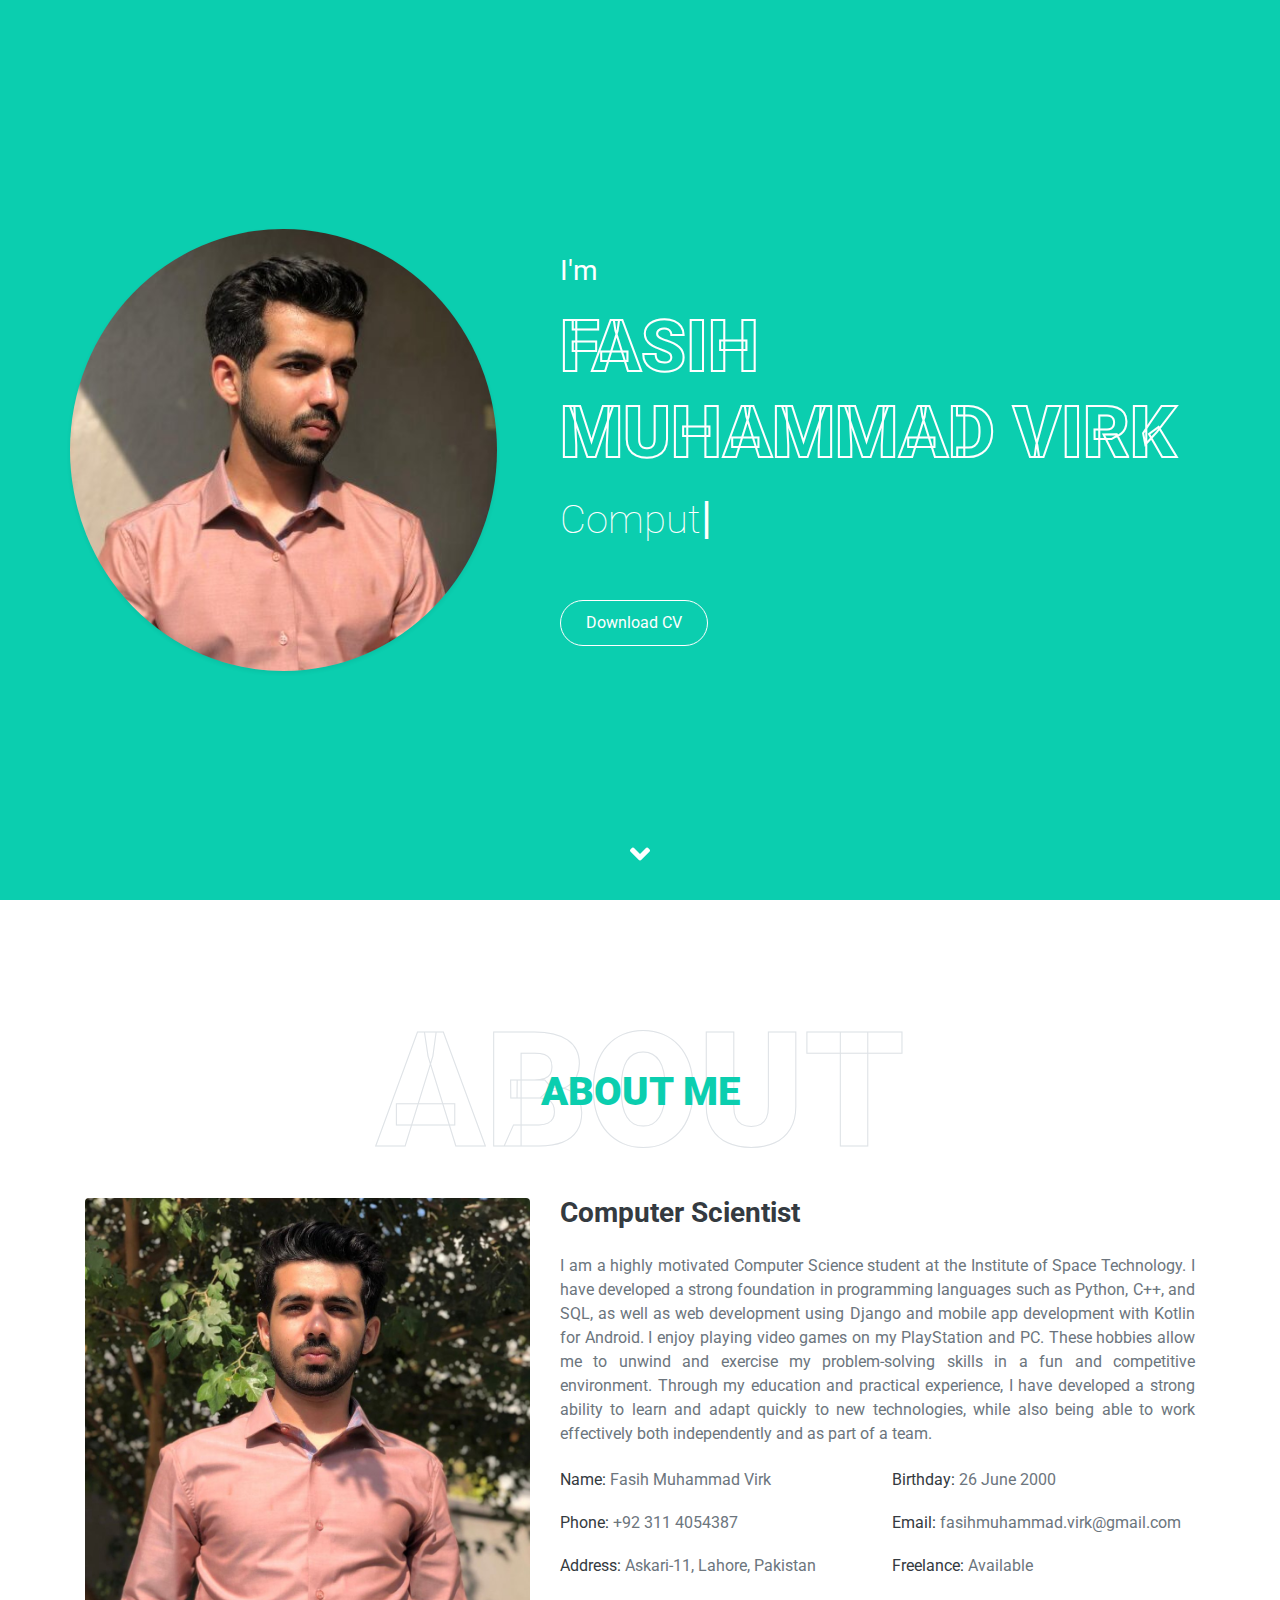
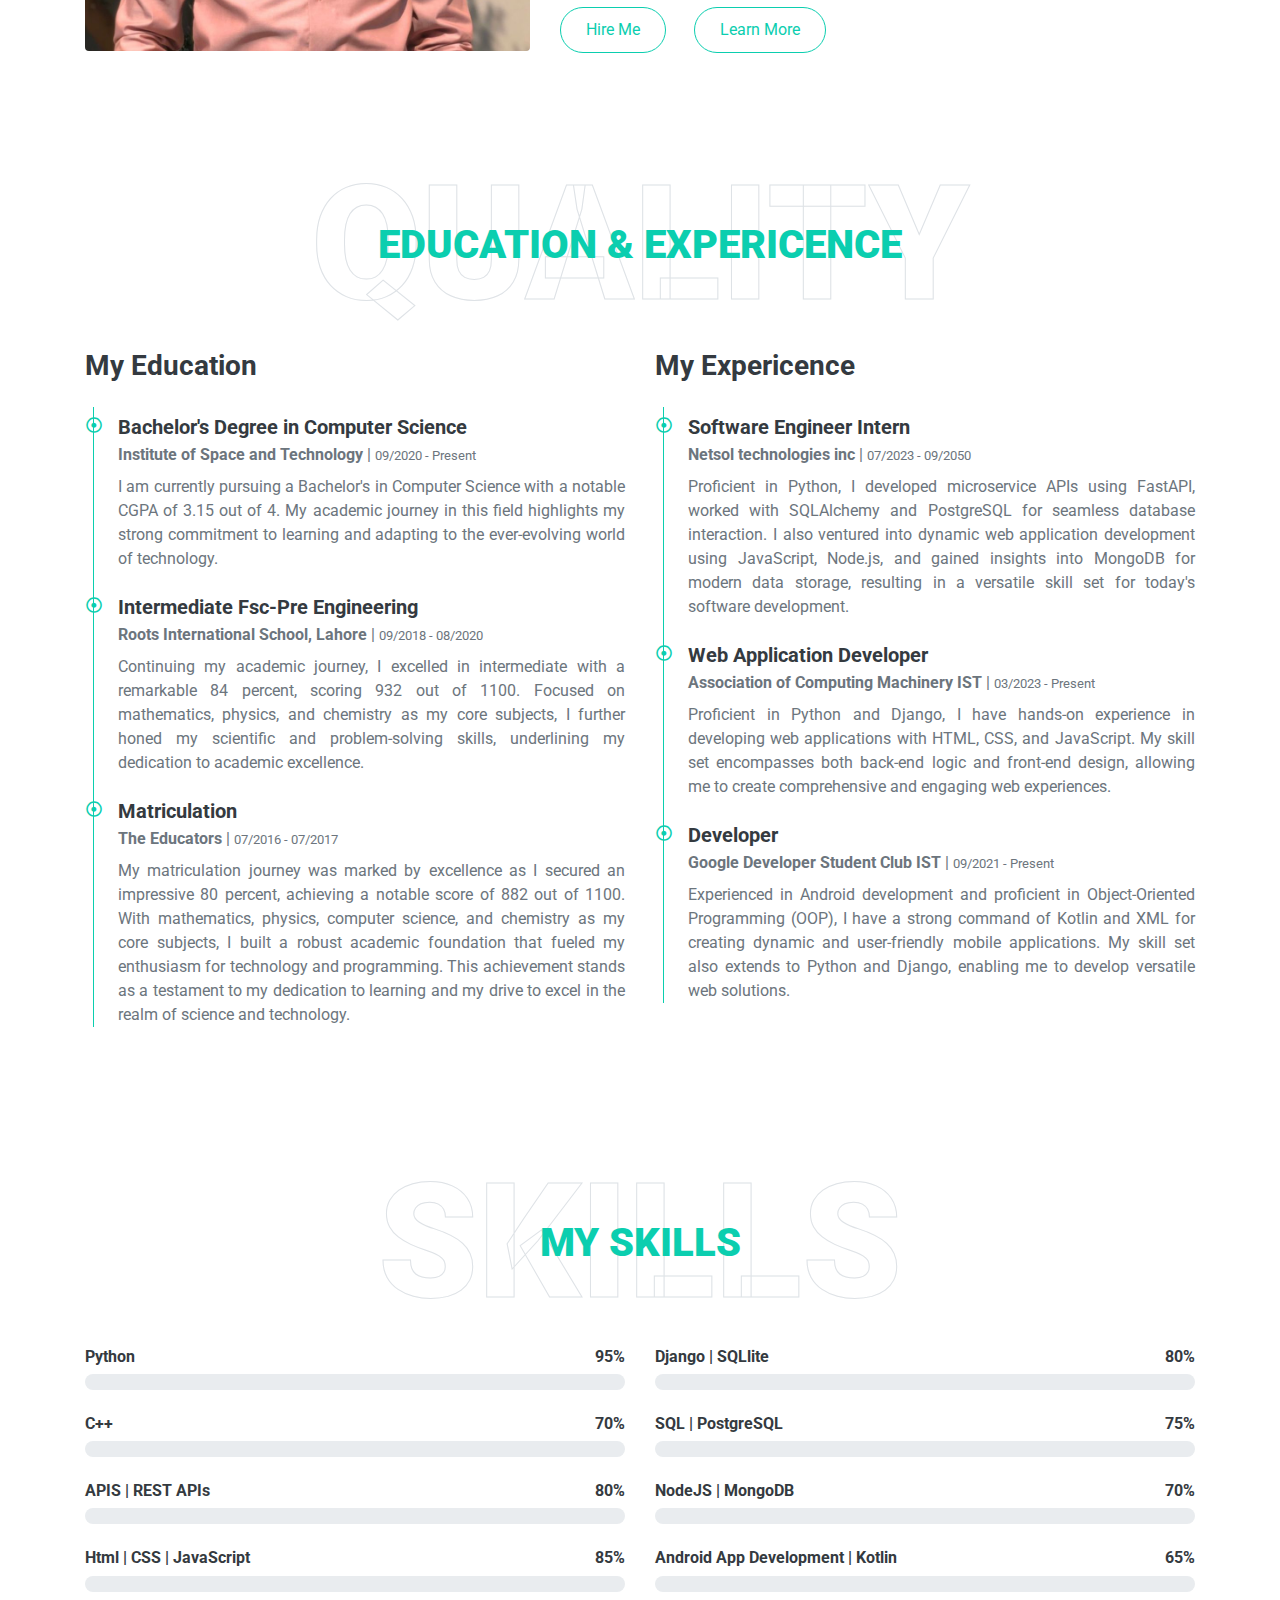
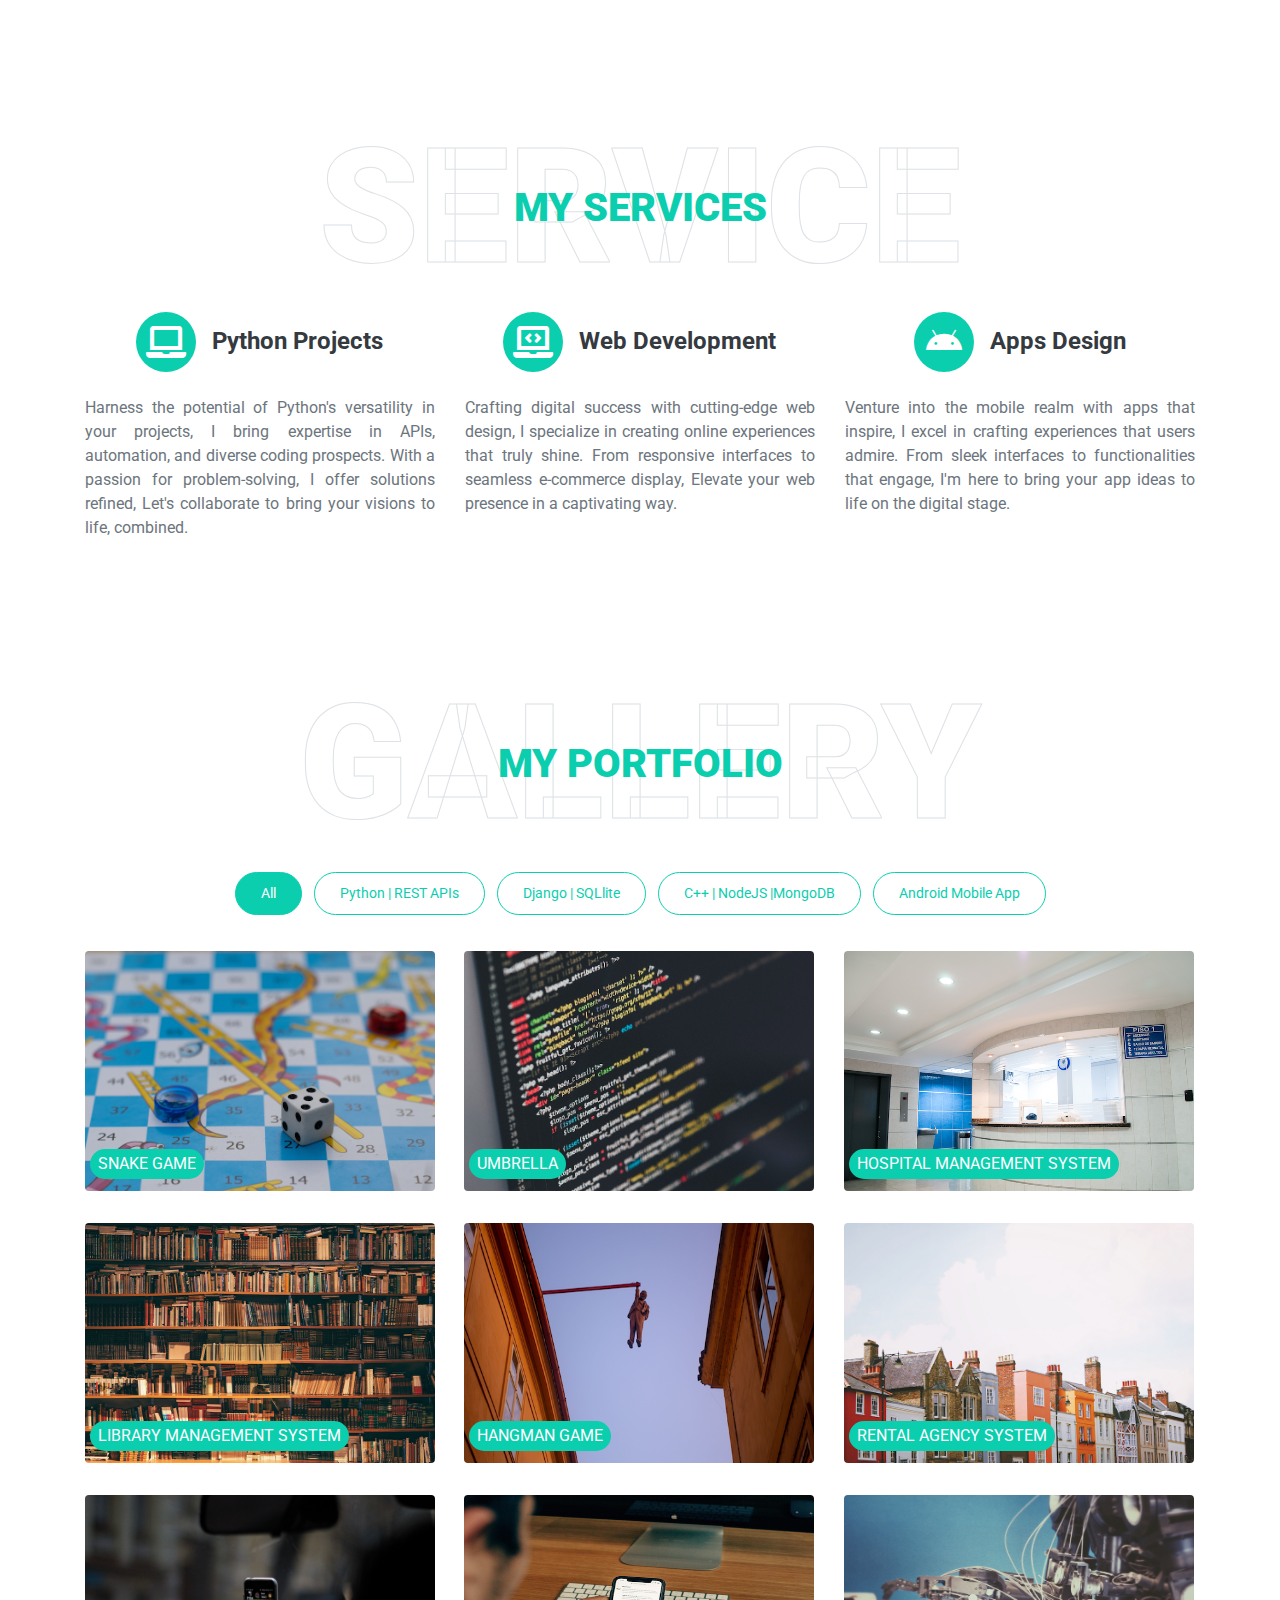
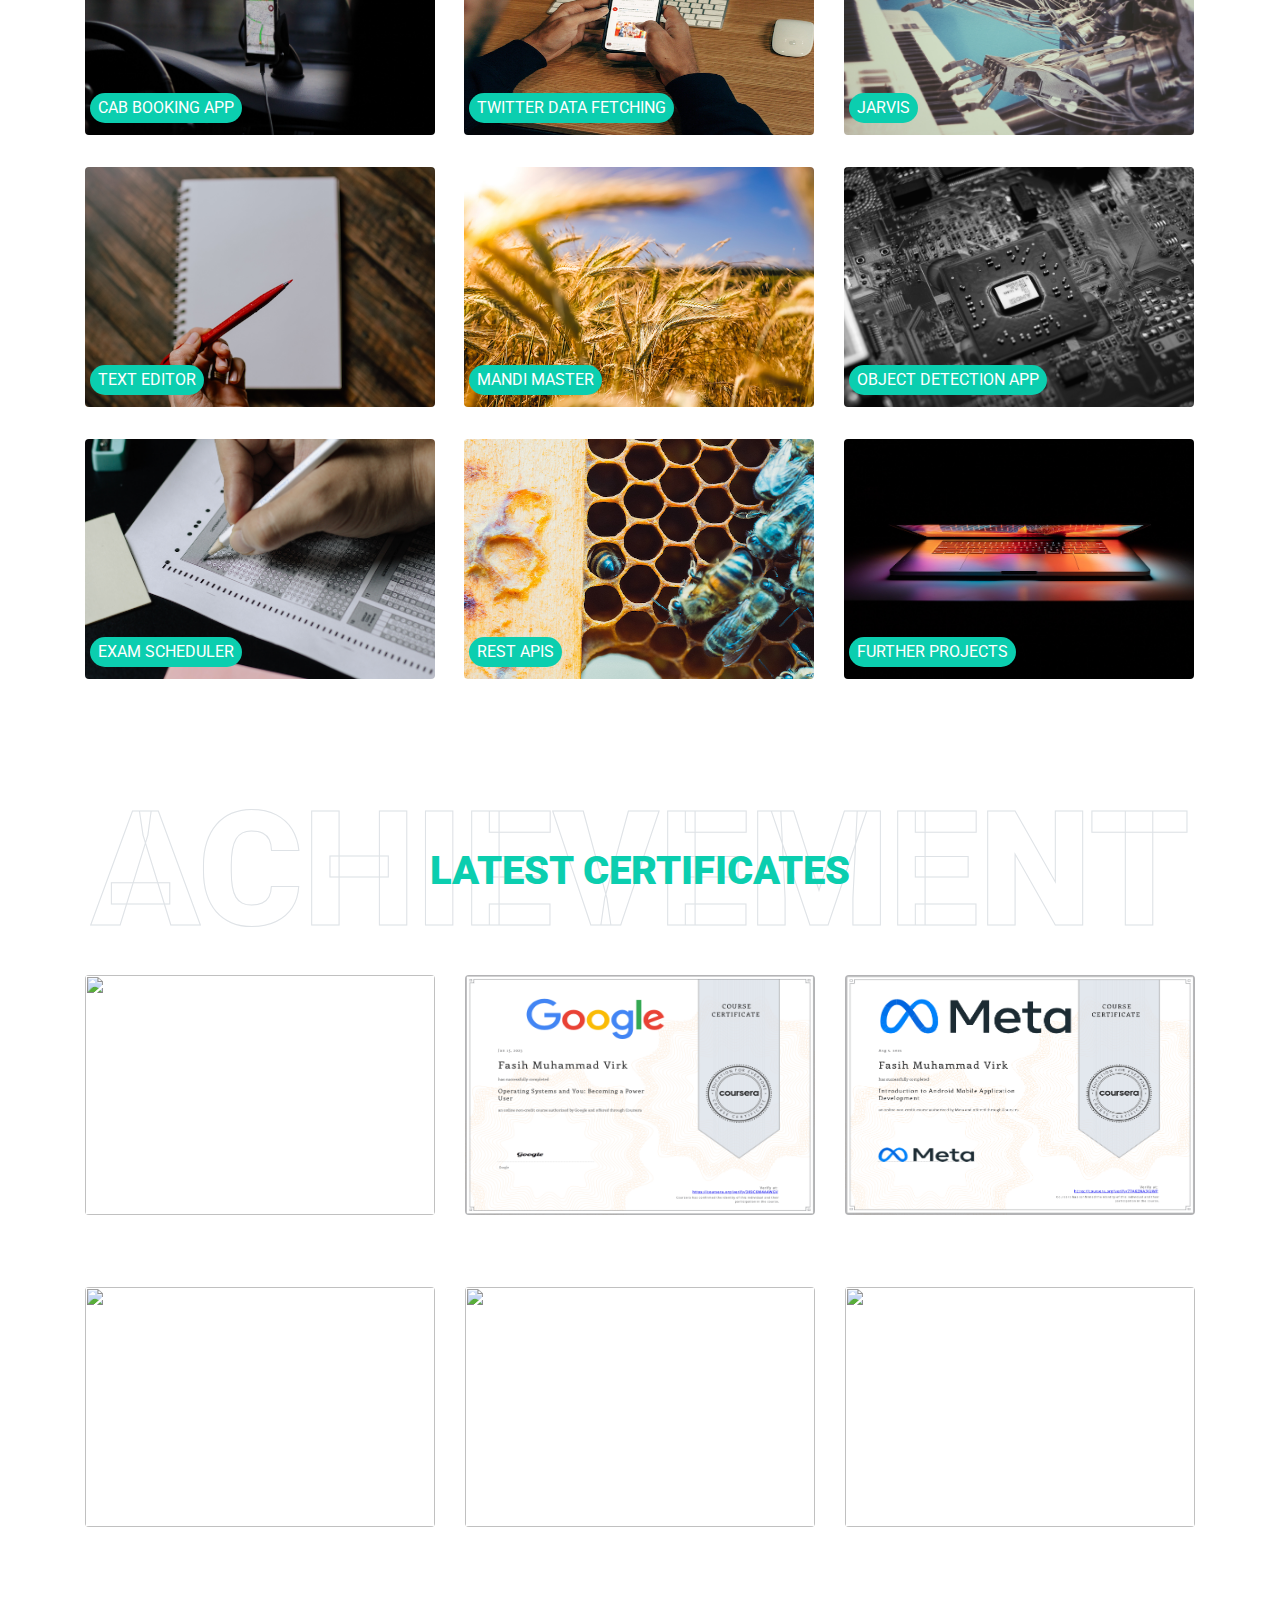
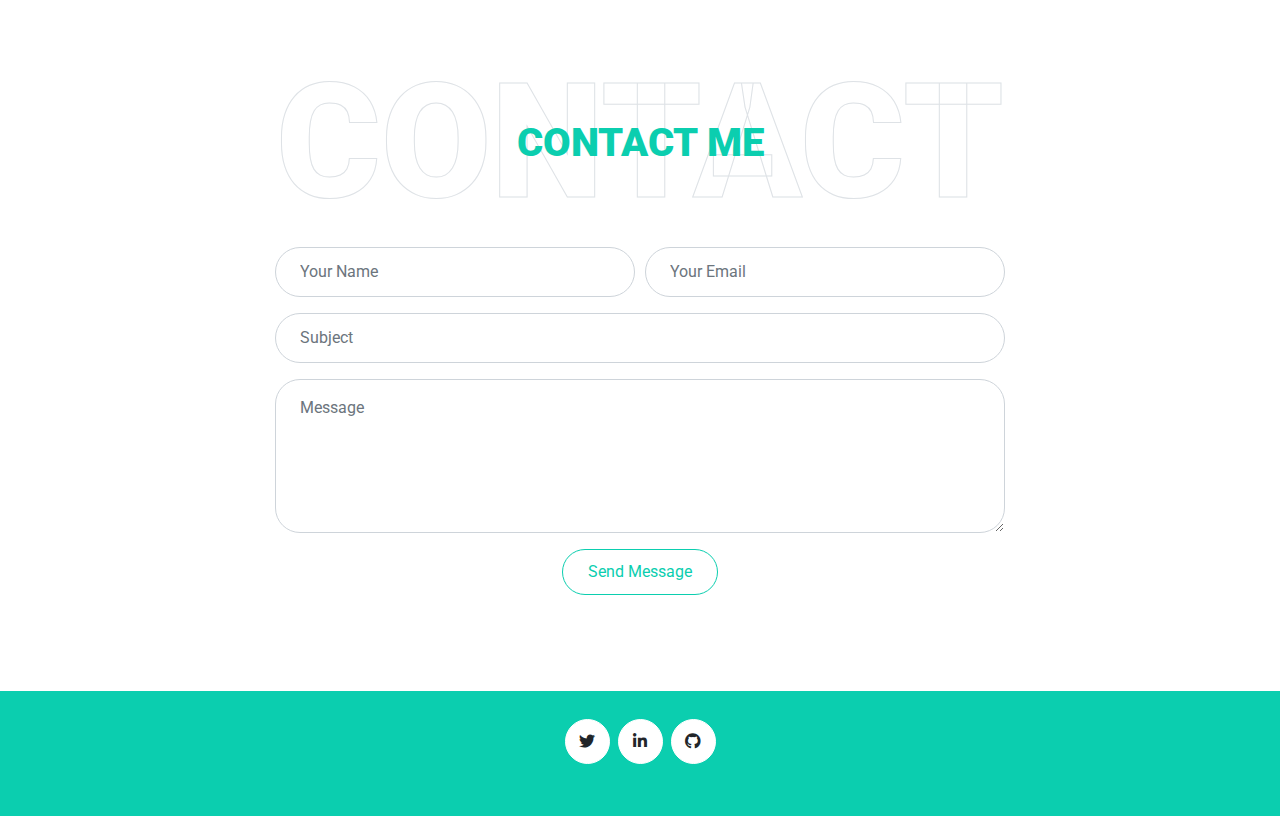
==== commit e5198a78: "bug fix" ====
--- a/index.html
+++ b/index.html
@@ -98,7 +98,7 @@
 							<a
 								href="images/Fasih's Resume.pdf"
 								download
-								class="btn btn-outline-light mr-5"
+								class="btn btn-outline-light"
 								>Download CV</a
 							>
 						</div>
--- a/css/style.css
+++ b/css/style.css
@@ -402,7 +402,7 @@
 @media (max-width: 1200px) {
 	h1,
 	.h1 {
-		font-size: calc(1.375rem + 1.5vw);
+		font-size: calc(1.375rem + 0.5vw);
 	}
 }
 
@@ -465,7 +465,7 @@
 
 @media (max-width: 1200px) {
 	.display-1 {
-		font-size: calc(2.125rem + 10.5vw);
+		font-size: calc(2.125rem + 5.3vw);
 	}
 }
 
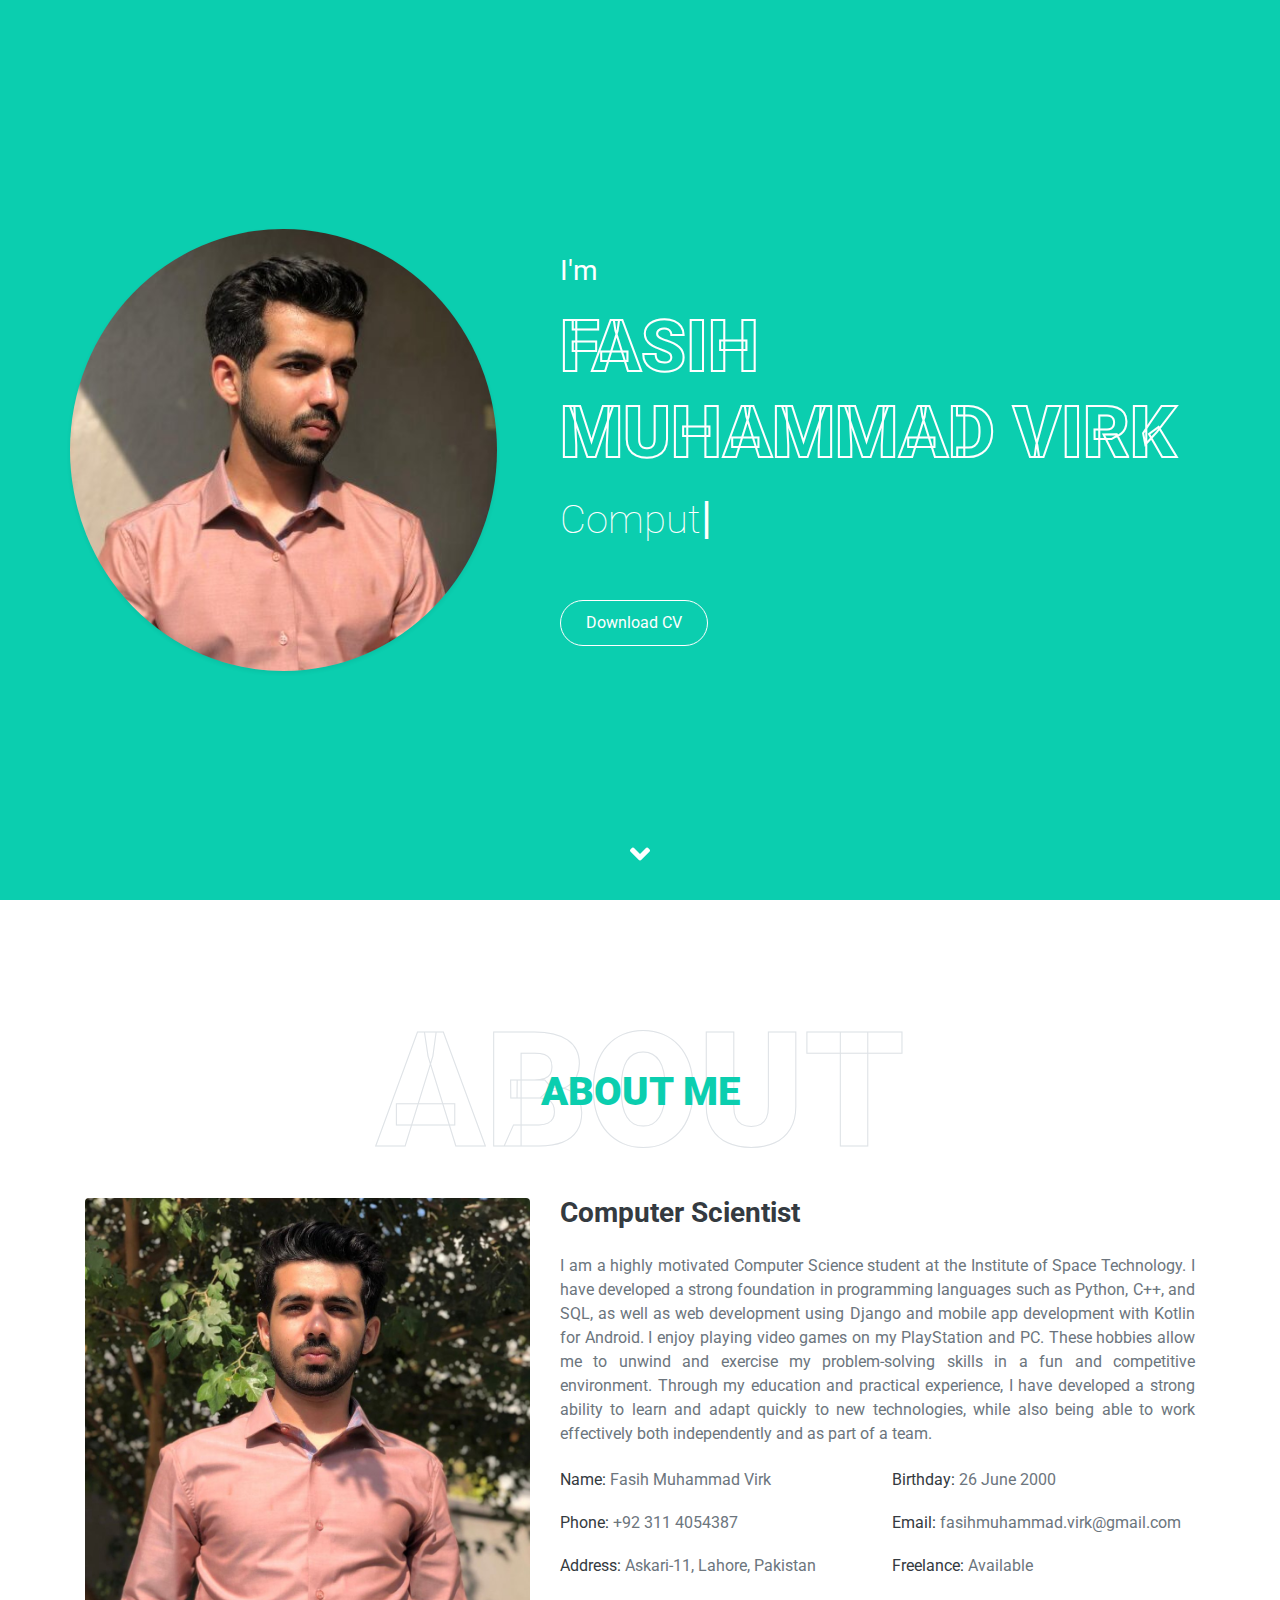
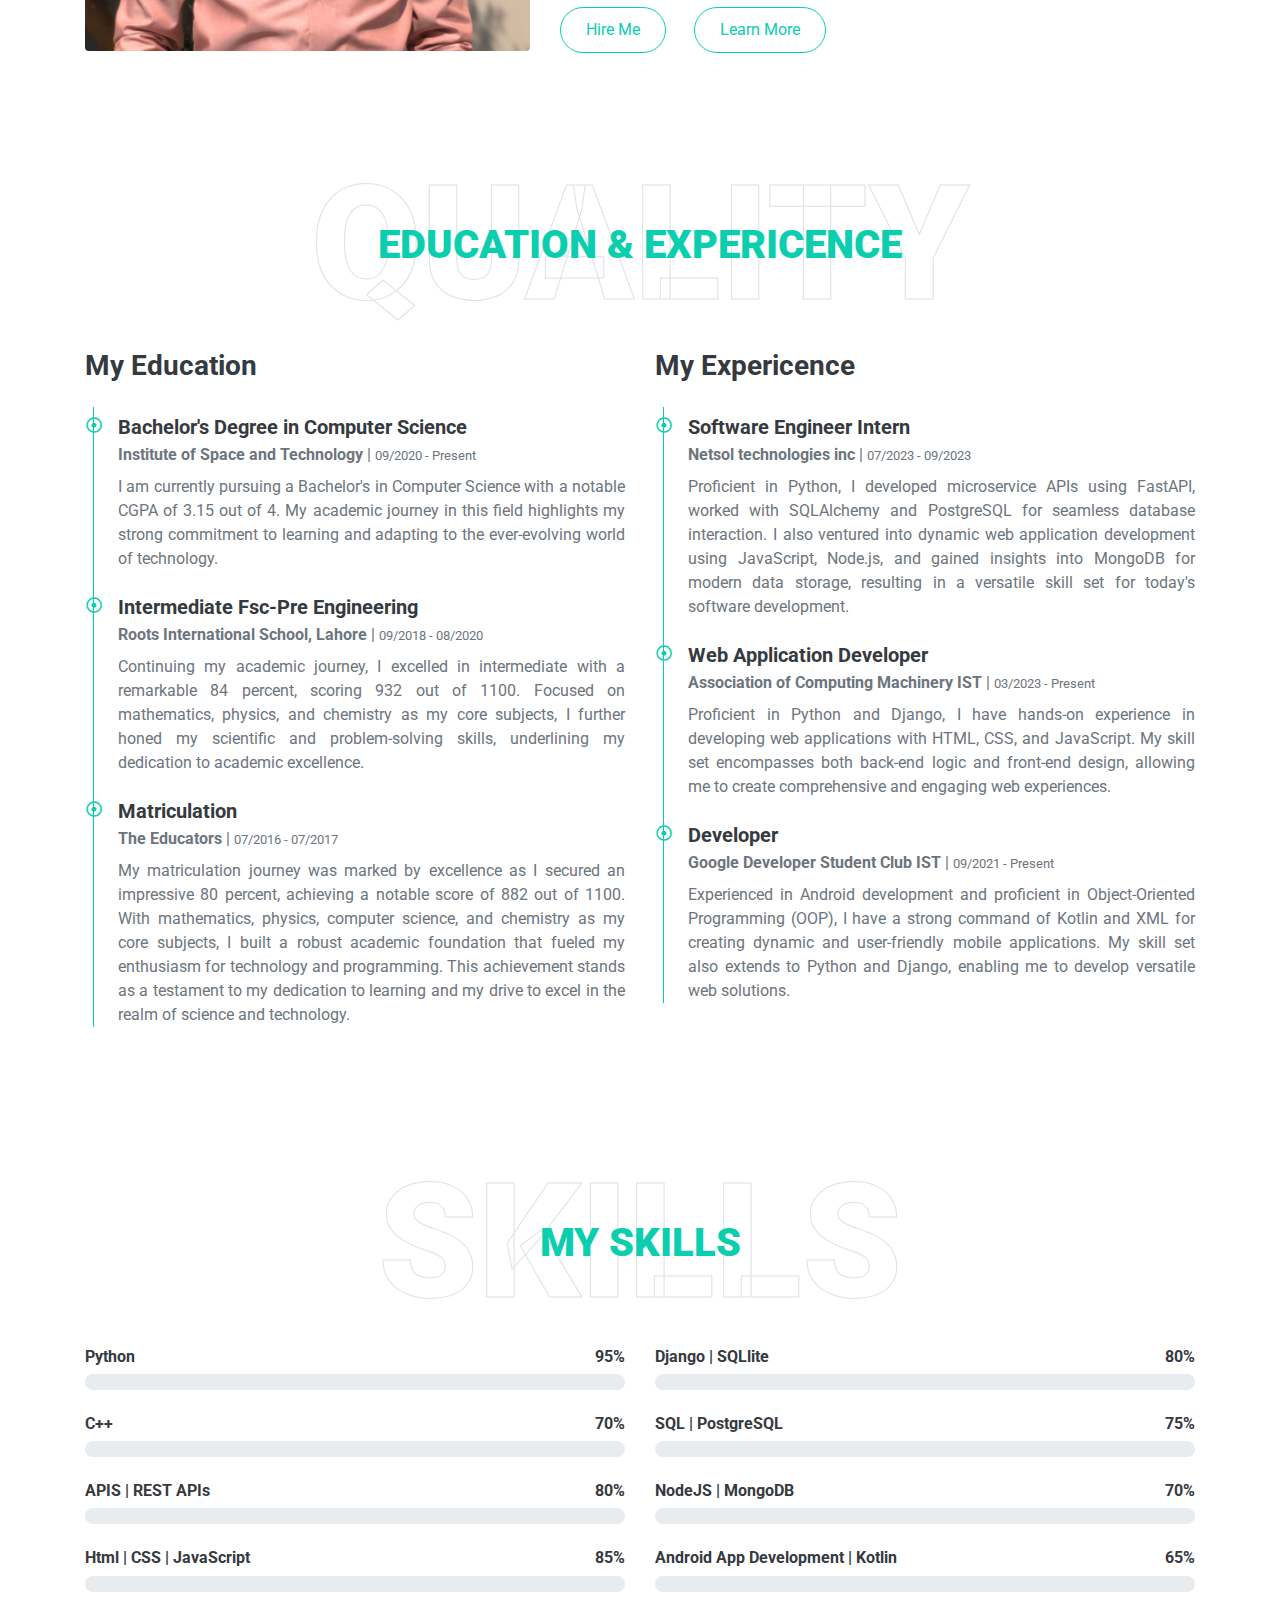
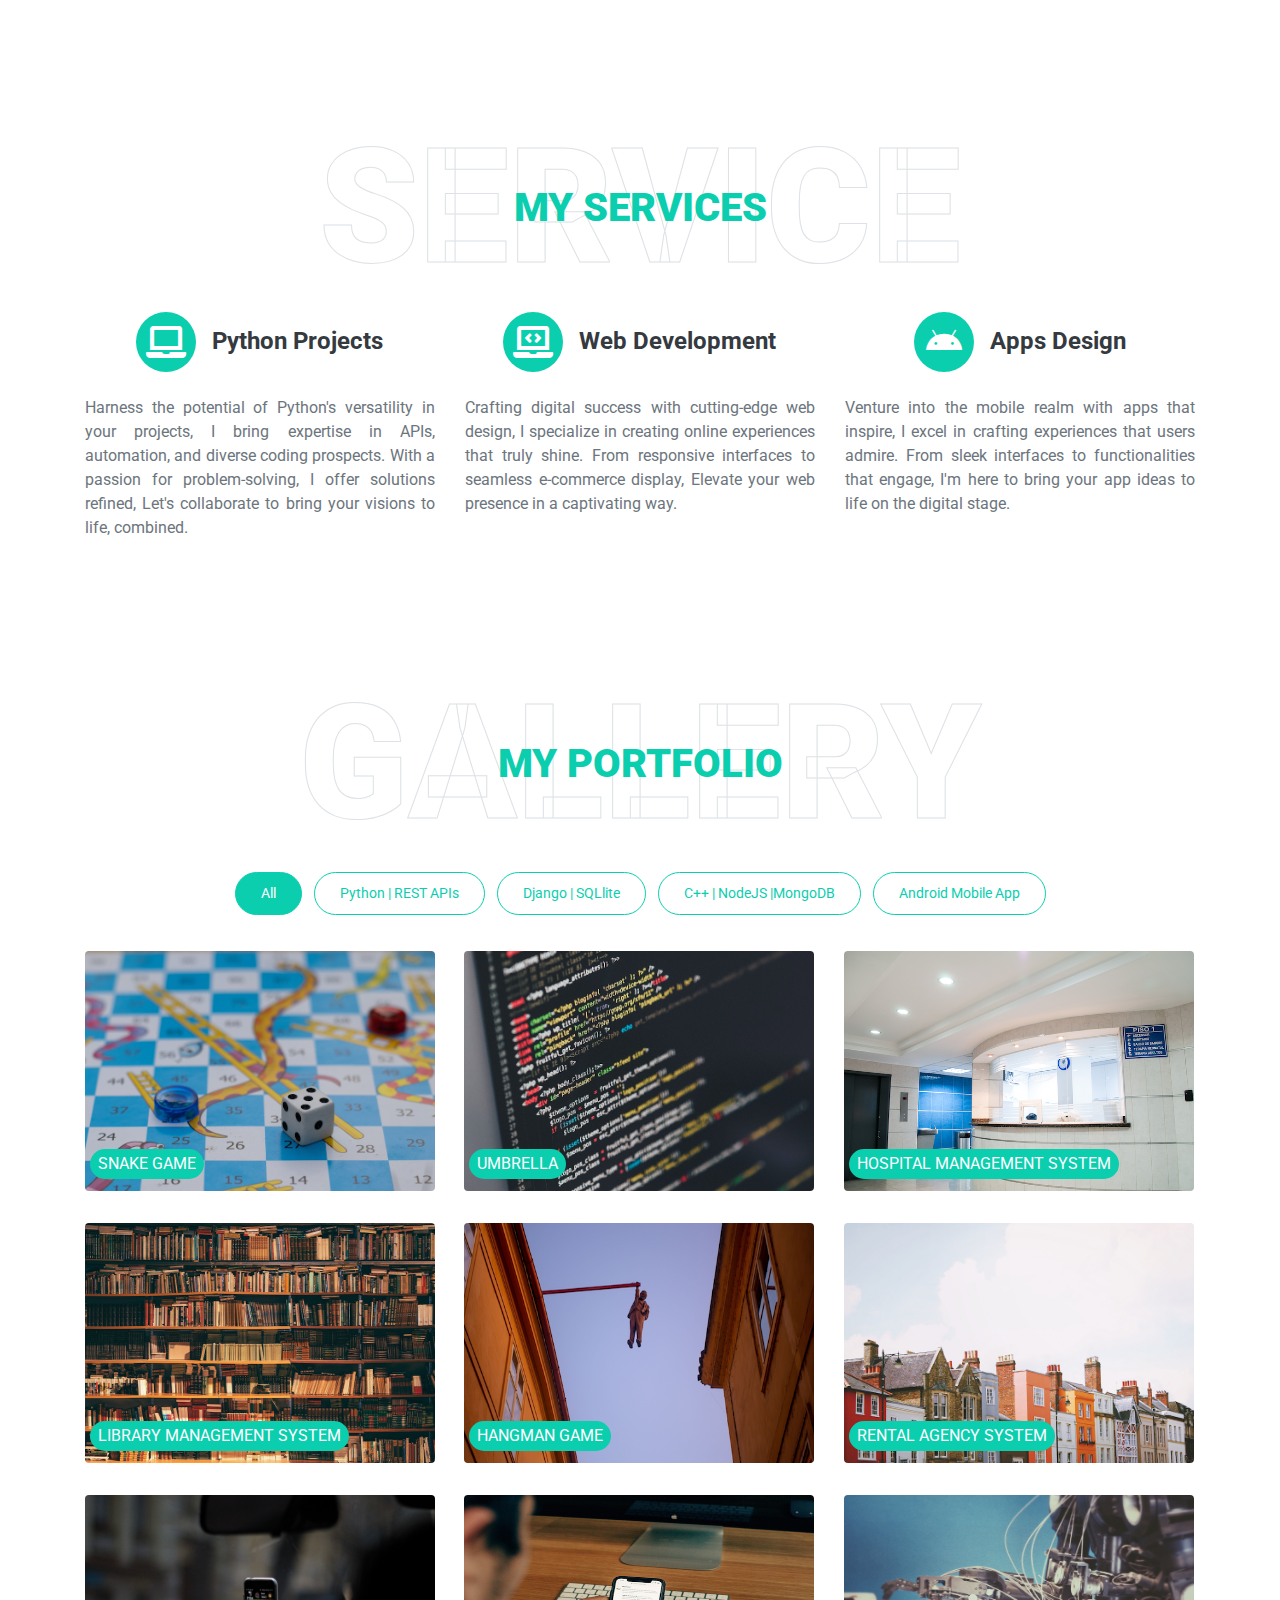
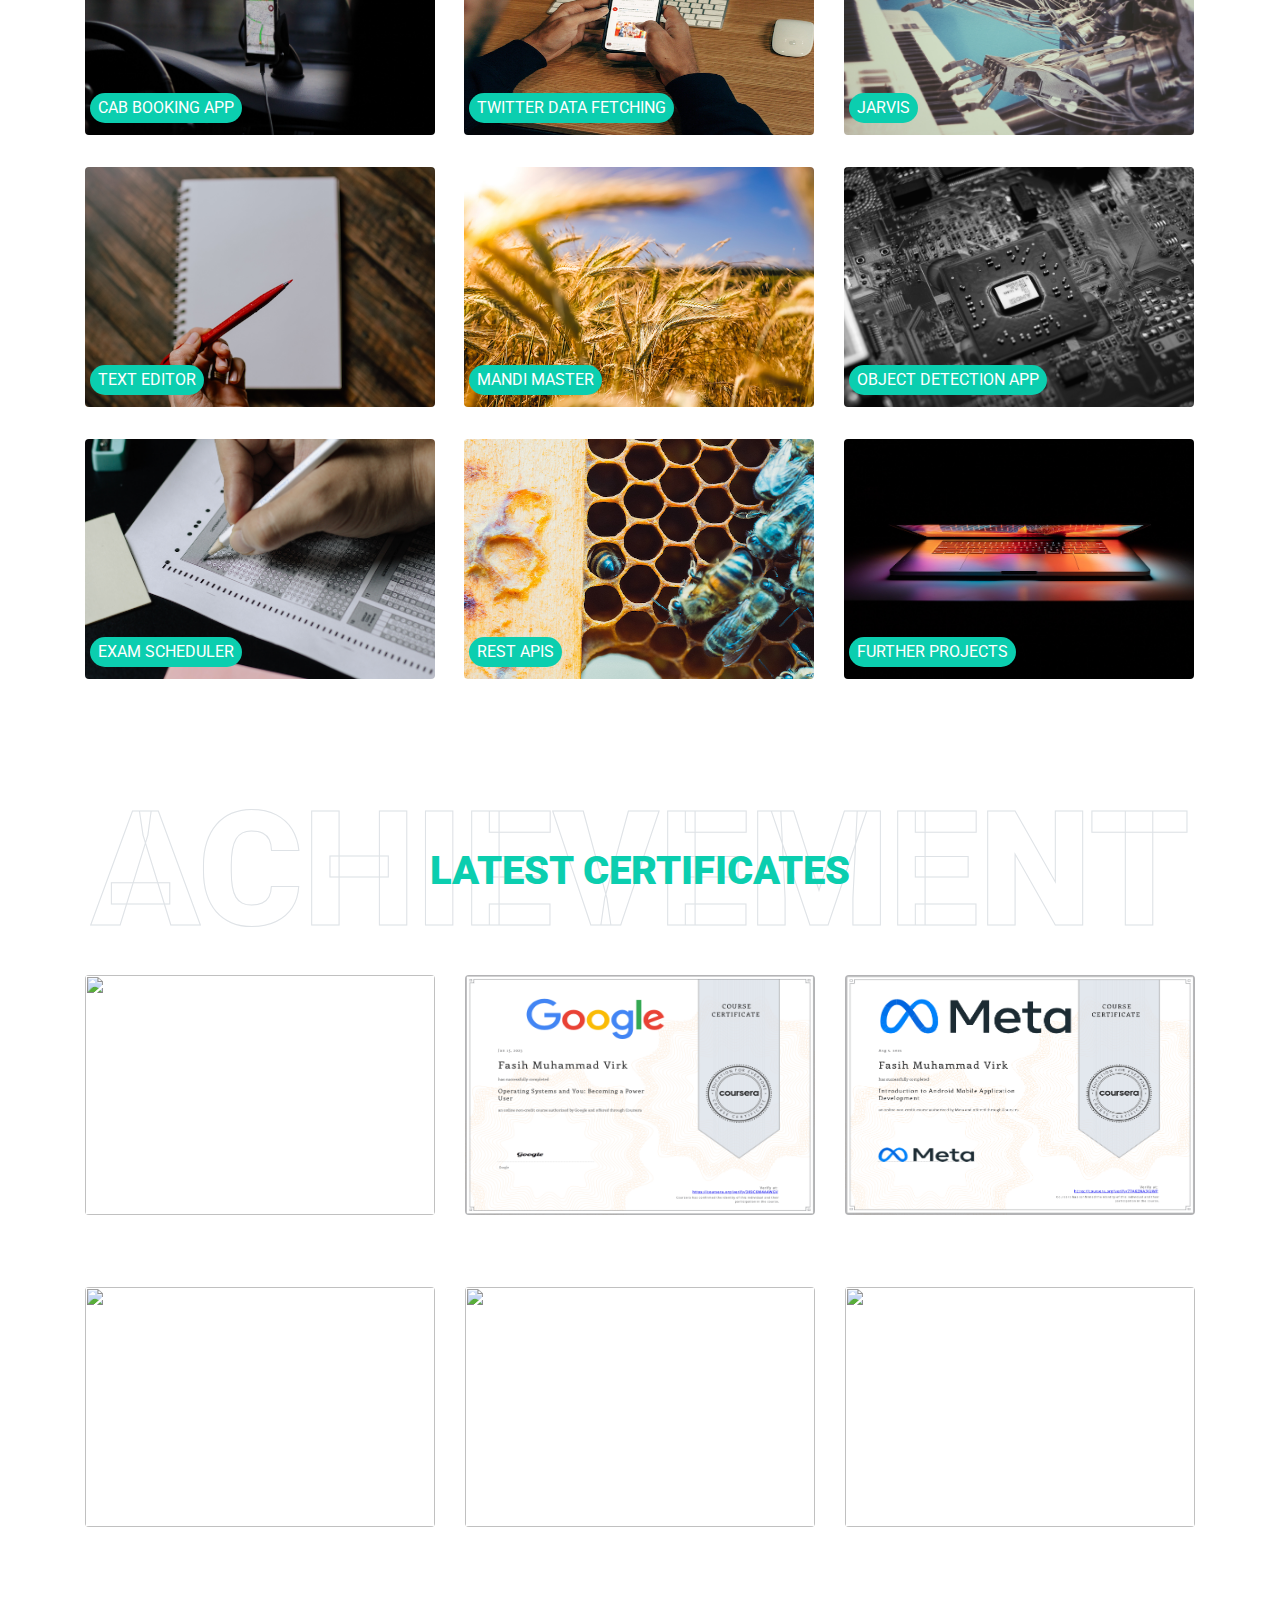
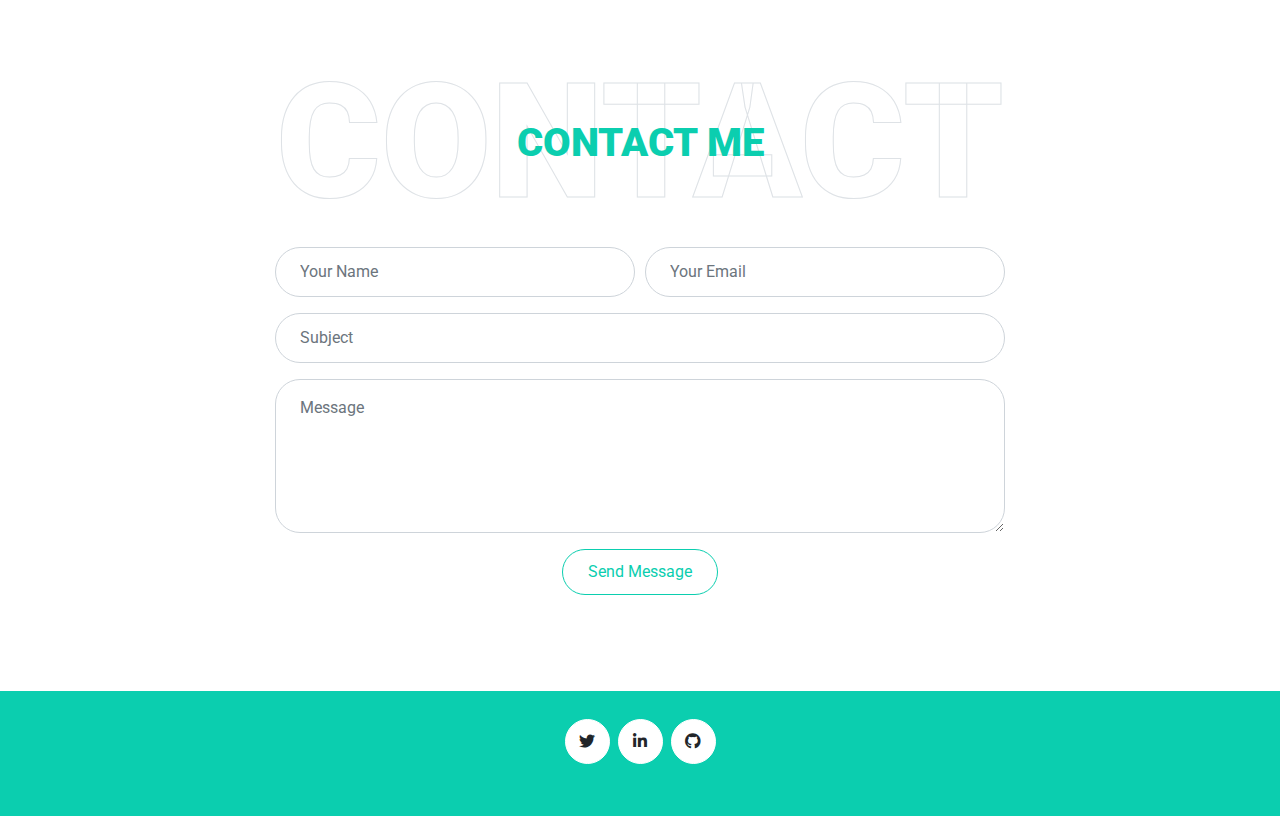
==== commit 894e4edf: "Update index.html" ====
--- a/index.html
+++ b/index.html
@@ -185,12 +185,12 @@
 							</div>
 						</div>
 						<a
-							href="https://www.upwork.com/freelancers/fasihmuhammadv"
+							href="https://www.upwork.com/freelancers/fasihmuhammadv" target="_blank"
 							class="btn btn-outline-primary mr-4"
 							>Hire Me</a
 						>
 						<a
-							href="https://www.linkedin.com/in/fasihmuhammadvirk/"
+							href="https://www.linkedin.com/in/fasihmuhammadvirk/" target="_blank"
 							class="btn btn-outline-primary"
 							>Learn More</a
 						>
@@ -293,7 +293,7 @@
 								<h5 class="font-weight-bold mb-1">Software Engineer Intern</h5>
 								<p class="mb-2">
 									<strong>Netsol technologies inc</strong> |
-									<small>07/2023 - 09/2050</small>
+									<small>07/2023 - 09/2023</small>
 								</p>
 								<p>
 									Proficient in Python, I developed microservice APIs using
@@ -417,7 +417,7 @@
 							</div>
 							<div class="progress">
 								<div
-									class="progress-bar bg-se"
+									class="progress-bar bg-secondary"
 									role="progressbar"
 									aria-valuenow="95"
 									aria-valuemin="0"
@@ -622,7 +622,7 @@
 							<div
 								class="portfolio-btn bg-primary d-flex align-items-center justify-content-center"
 							>
-								<a href="https://github.com/fasihmuhammadvirk/SnakeGame">
+								<a href="https://github.com/fasihmuhammadvirk/SnakeGame" target="_blank">
 									<img src="images/github-mark-white.png" width="90px" />
 								</a>
 							</div>
@@ -642,7 +642,7 @@
 							<div
 								class="portfolio-btn bg-primary d-flex align-items-center justify-content-center"
 							>
-								<a href="https://github.com/fasihmuhammadvirk/Umbrella">
+								<a href="https://github.com/fasihmuhammadvirk/Umbrella" target="_blank">
 									<img src="images/github-mark-white.png" width="90px" />
 								</a>
 							</div>
@@ -662,7 +662,7 @@
 								class="portfolio-btn bg-primary d-flex align-items-center justify-content-center"
 							>
 								<a
-									href="https://github.com/fasihmuhammadvirk/Hospital-Management-System"
+									href="https://github.com/fasihmuhammadvirk/Hospital-Management-System" target="_blank"
 								>
 									<img src="images/github-mark-white.png" width="90px" />
 								</a>
@@ -685,7 +685,7 @@
 								class="portfolio-btn bg-primary d-flex align-items-center justify-content-center"
 							>
 								<a
-									href="https://github.com/fasihmuhammadvirk/Library-Management-System"
+									href="https://github.com/fasihmuhammadvirk/Library-Management-System" target="_blank"
 								>
 									<img src="images/github-mark-white.png" width="90px" />
 								</a>
@@ -708,7 +708,7 @@
 							<div
 								class="portfolio-btn bg-primary d-flex align-items-center justify-content-center"
 							>
-								<a href="https://github.com/fasihmuhammadvirk/Hangman-Game">
+								<a href="https://github.com/fasihmuhammadvirk/Hangman-Game" target="_blank">
 									<img src="images/github-mark-white.png" width="90px" />
 								</a>
 							</div>
@@ -728,7 +728,7 @@
 								class="portfolio-btn bg-primary d-flex align-items-center justify-content-center"
 							>
 								<a
-									href="https://github.com/fasihmuhammadvirk/Rental-Agency-System"
+									href="https://github.com/fasihmuhammadvirk/Rental-Agency-System" target="_blank"
 								>
 									<img src="images/github-mark-white.png" width="90px" />
 								</a>
@@ -751,7 +751,7 @@
 								class="portfolio-btn bg-primary d-flex align-items-center justify-content-center"
 							>
 								<a
-									href="https://github.com/fasihmuhammadvirk/Cab-Booking-System"
+									href="https://github.com/fasihmuhammadvirk/Cab-Booking-System" target="_blank"
 								>
 									<img src="images/github-mark-white.png" width="90px" />
 								</a>
@@ -772,7 +772,7 @@
 								class="portfolio-btn bg-primary d-flex align-items-center justify-content-center"
 							>
 								<a
-									href="https://github.com/fasihmuhammadvirk/Twitter-Data-Fetching"
+									href="https://github.com/fasihmuhammadvirk/Twitter-Data-Fetching" target="_blank"
 								>
 									<img src="images/github-mark-white.png" width="90px" />
 								</a>
@@ -794,7 +794,7 @@
 							<div
 								class="portfolio-btn bg-primary d-flex align-items-center justify-content-center"
 							>
-								<a href="https://github.com/fasihmuhammadvirk/Jarvis">
+								<a href="https://github.com/fasihmuhammadvirk/Jarvis" target="_blank">
 									<img src="images/github-mark-white.png" width="90px" />
 								</a>
 							</div>
@@ -813,7 +813,7 @@
 							<div
 								class="portfolio-btn bg-primary d-flex align-items-center justify-content-center"
 							>
-								<a href="https://github.com/fasihmuhammadvirk/Text-Editor">
+								<a href="https://github.com/fasihmuhammadvirk/Text-Editor" target="_blank">
 									<img src="images/github-mark-white.png" width="90px" />
 								</a>
 							</div>
@@ -832,7 +832,7 @@
 							<div
 								class="portfolio-btn bg-primary d-flex align-items-center justify-content-center"
 							>
-								<a href="https://github.com/fasihmuhammadvirk/MandiMaster-Web">
+								<a href="https://github.com/fasihmuhammadvirk/MandiMaster-Web" target="_blank">
 									<img src="images/github-mark-white.png" width="90px" />
 								</a>
 							</div>
@@ -852,7 +852,7 @@
 								class="portfolio-btn bg-primary d-flex align-items-center justify-content-center"
 							>
 								<a
-									href="https://github.com/fasihmuhammadvirk/Object-Detection-App"
+									href="https://github.com/fasihmuhammadvirk/Object-Detection-App" target="_blank"
 								>
 									<img src="images/github-mark-white.png" width="90px" />
 								</a>
@@ -874,7 +874,7 @@
 							<div
 								class="portfolio-btn bg-primary d-flex align-items-center justify-content-center"
 							>
-								<a href="https://github.com/fasihmuhammadvirk/Exam-Scheduler">
+								<a href="https://github.com/fasihmuhammadvirk/Exam-Scheduler" target="_blank">
 									<img src="images/github-mark-white.png" width="90px" />
 								</a>
 							</div>
@@ -894,7 +894,7 @@
 								class="portfolio-btn bg-primary d-flex align-items-center justify-content-center"
 							>
 								<a
-									href="https://github.com/fasihmuhammadvirk/REST-API-with-JWT-Nodejs "
+									href="https://github.com/fasihmuhammadvirk/REST-API-with-JWT-Nodejs" target="_blank"
 								>
 									<img src="images/github-mark-white.png" width="90px" />
 								</a>
@@ -916,7 +916,7 @@
 							<div
 								class="portfolio-btn bg-primary d-flex align-items-center justify-content-center"
 							>
-								<a href="https://github.com/fasihmuhammadvirk?tab=repositories">
+								<a href="https://github.com/fasihmuhammadvirk?tab=repositories" target="_blank">
 									<img src="images/github-mark-white.png" width="90px" />
 								</a>
 							</div>
@@ -1100,17 +1100,17 @@
 				<div class="d-flex justify-content-center mb-4">
 					<a
 						class="btn btn-light btn-social mr-2"
-						href="https://twitter.com/fasiihMuhammad"
+						href="https://twitter.com/fasiihMuhammad" target="_blank"
 						><i class="fab fa-twitter"></i
 					></a>
 					<a
 						class="btn btn-light btn-social mr-2"
-						href="https://www.linkedin.com/in/fasihmuhammadvirk/"
+						href="https://www.linkedin.com/in/fasihmuhammadvirk/" target="_blank"
 						><i class="fab fa-linkedin-in"></i
 					></a>
 					<a
 						class="btn btn-light btn-social"
-						href="https://github.com/fasihmuhammadvirk"
+						href="https://github.com/fasihmuhammadvirk" target="_blank"
 						><i class="fab fa-github"></i
 					></a>
 				</div>
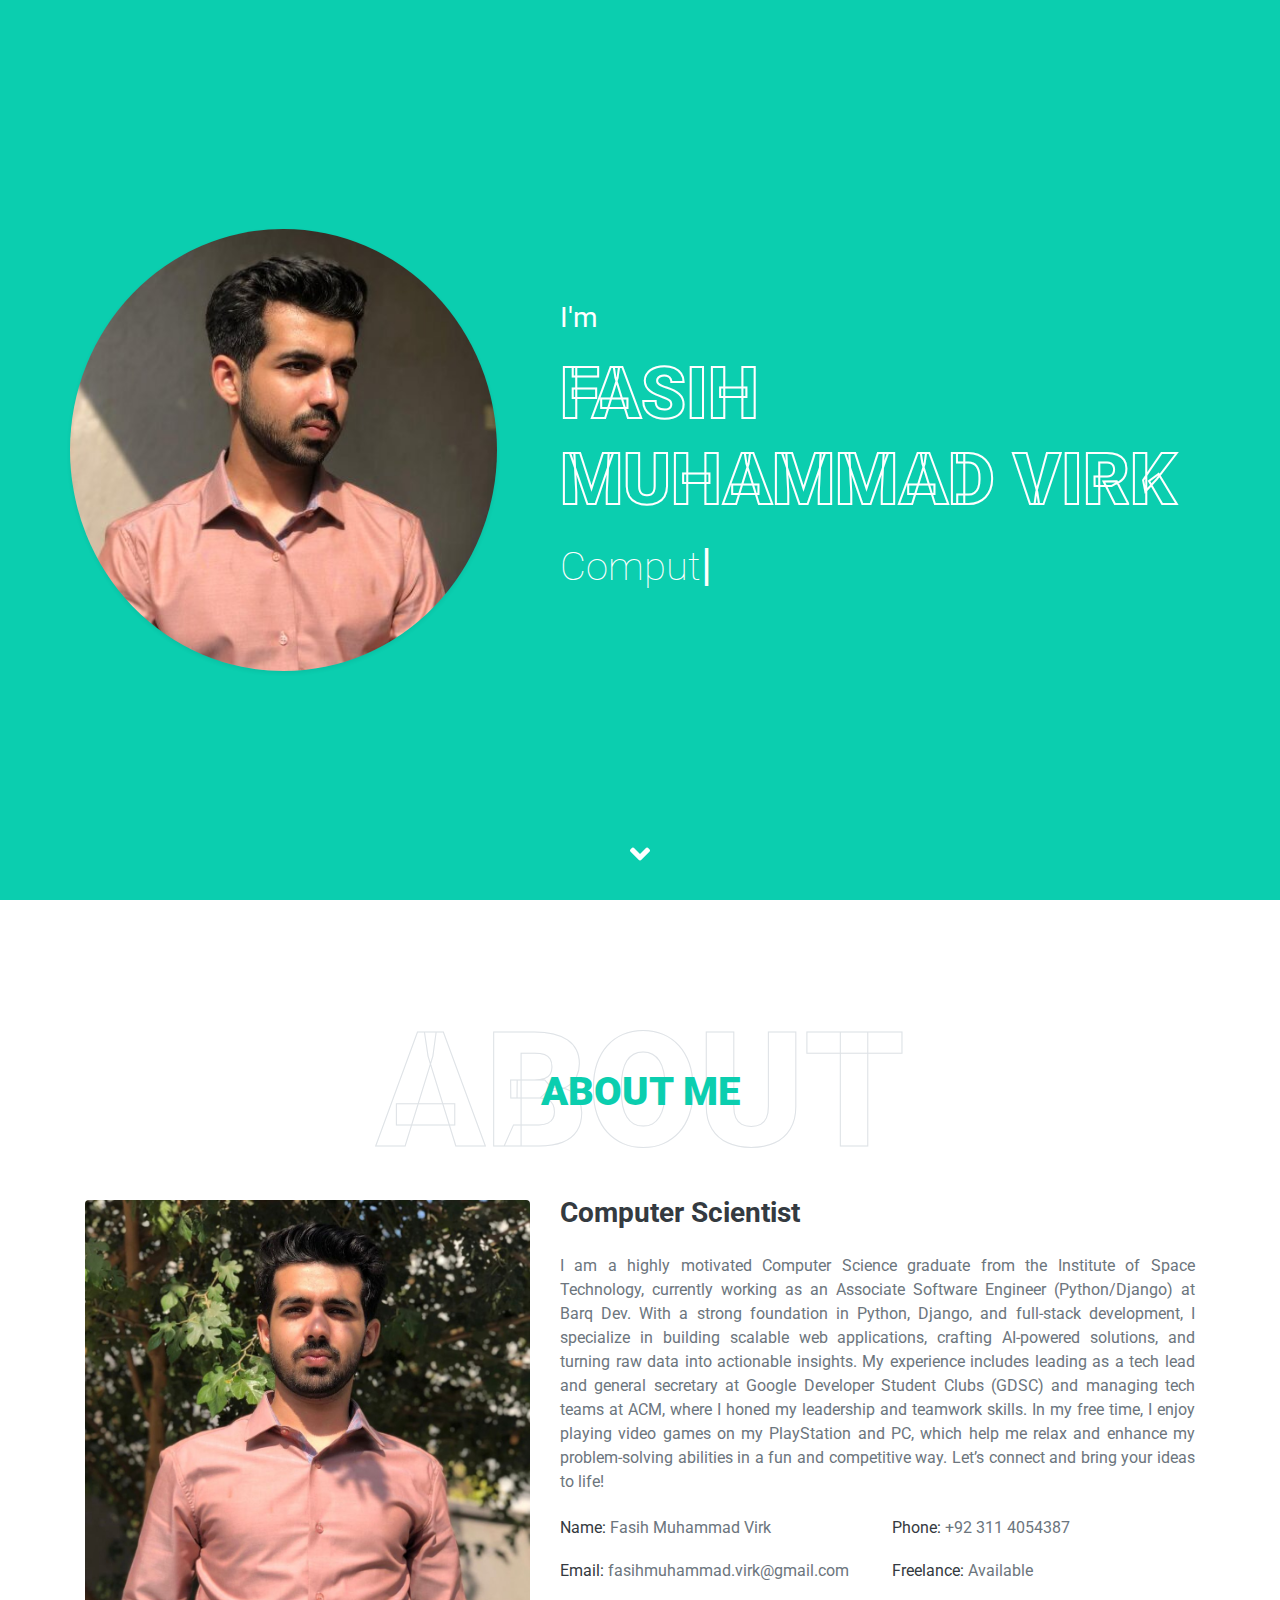
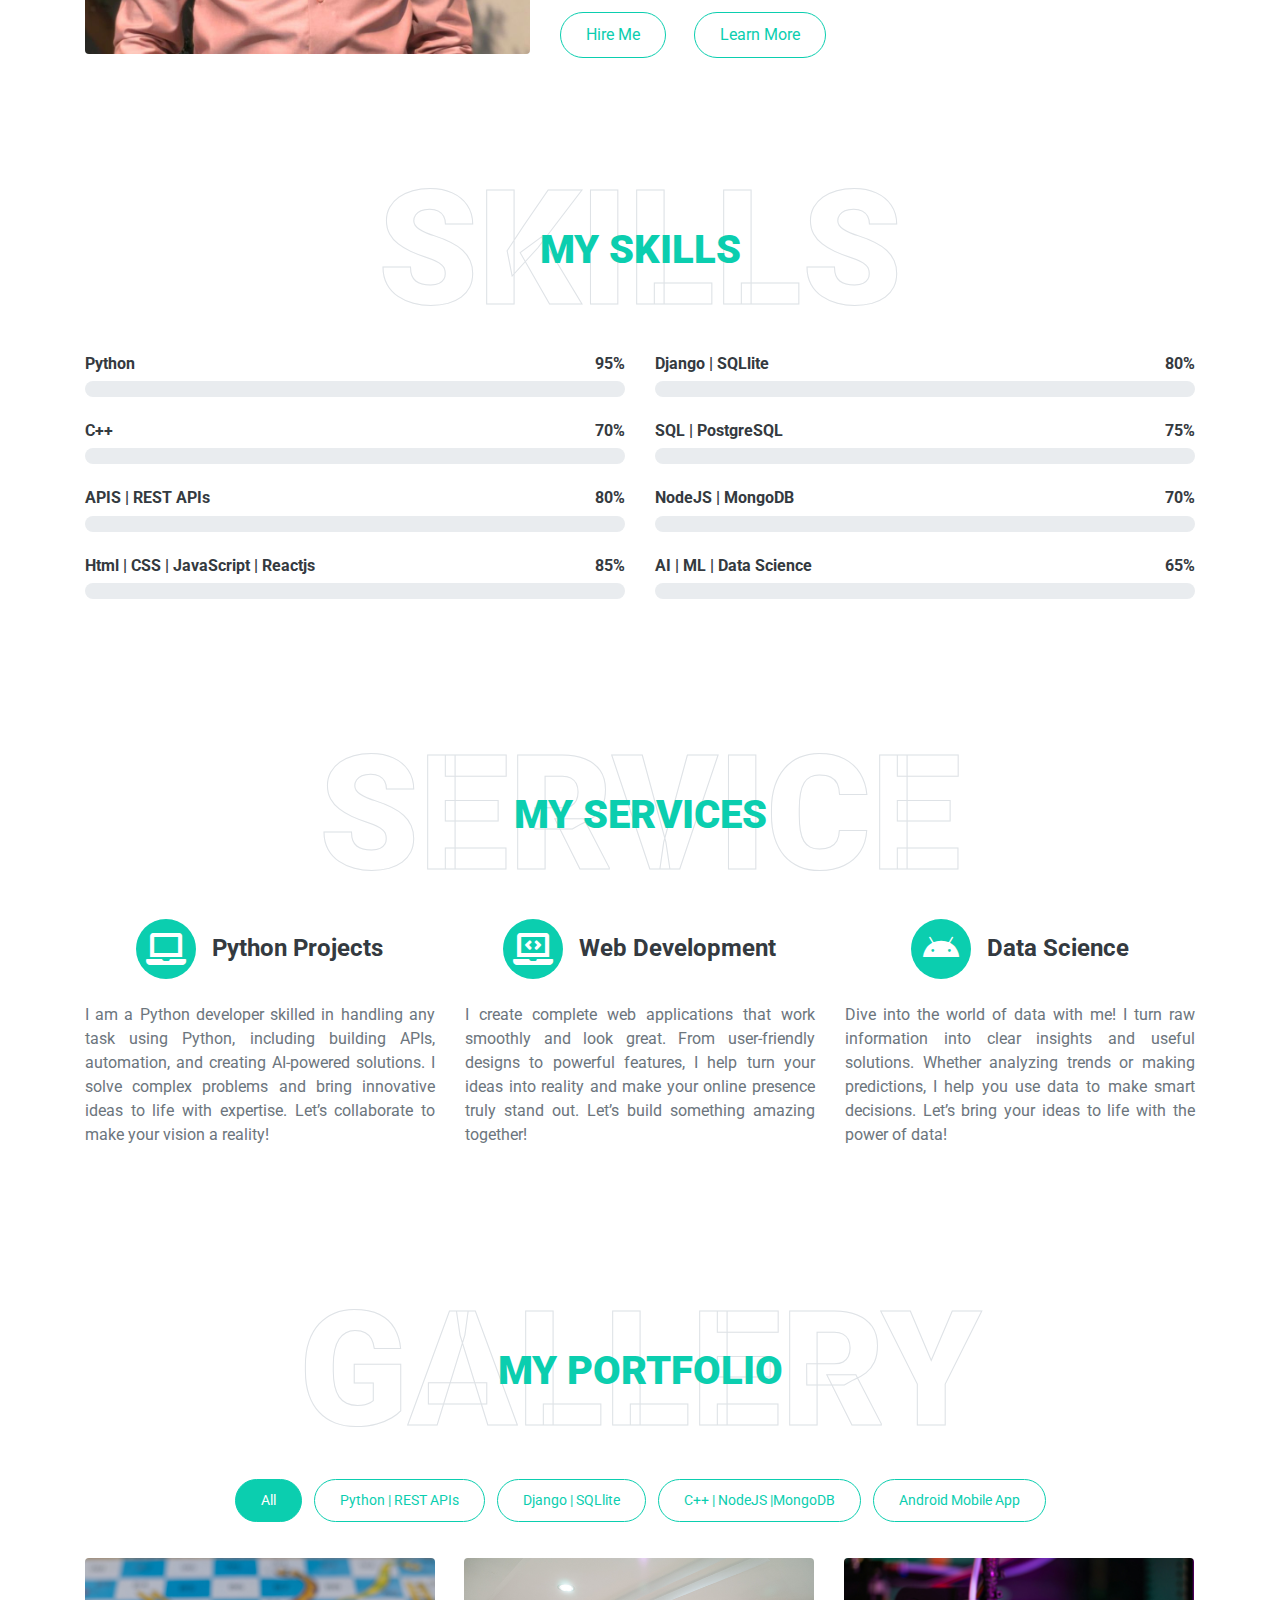
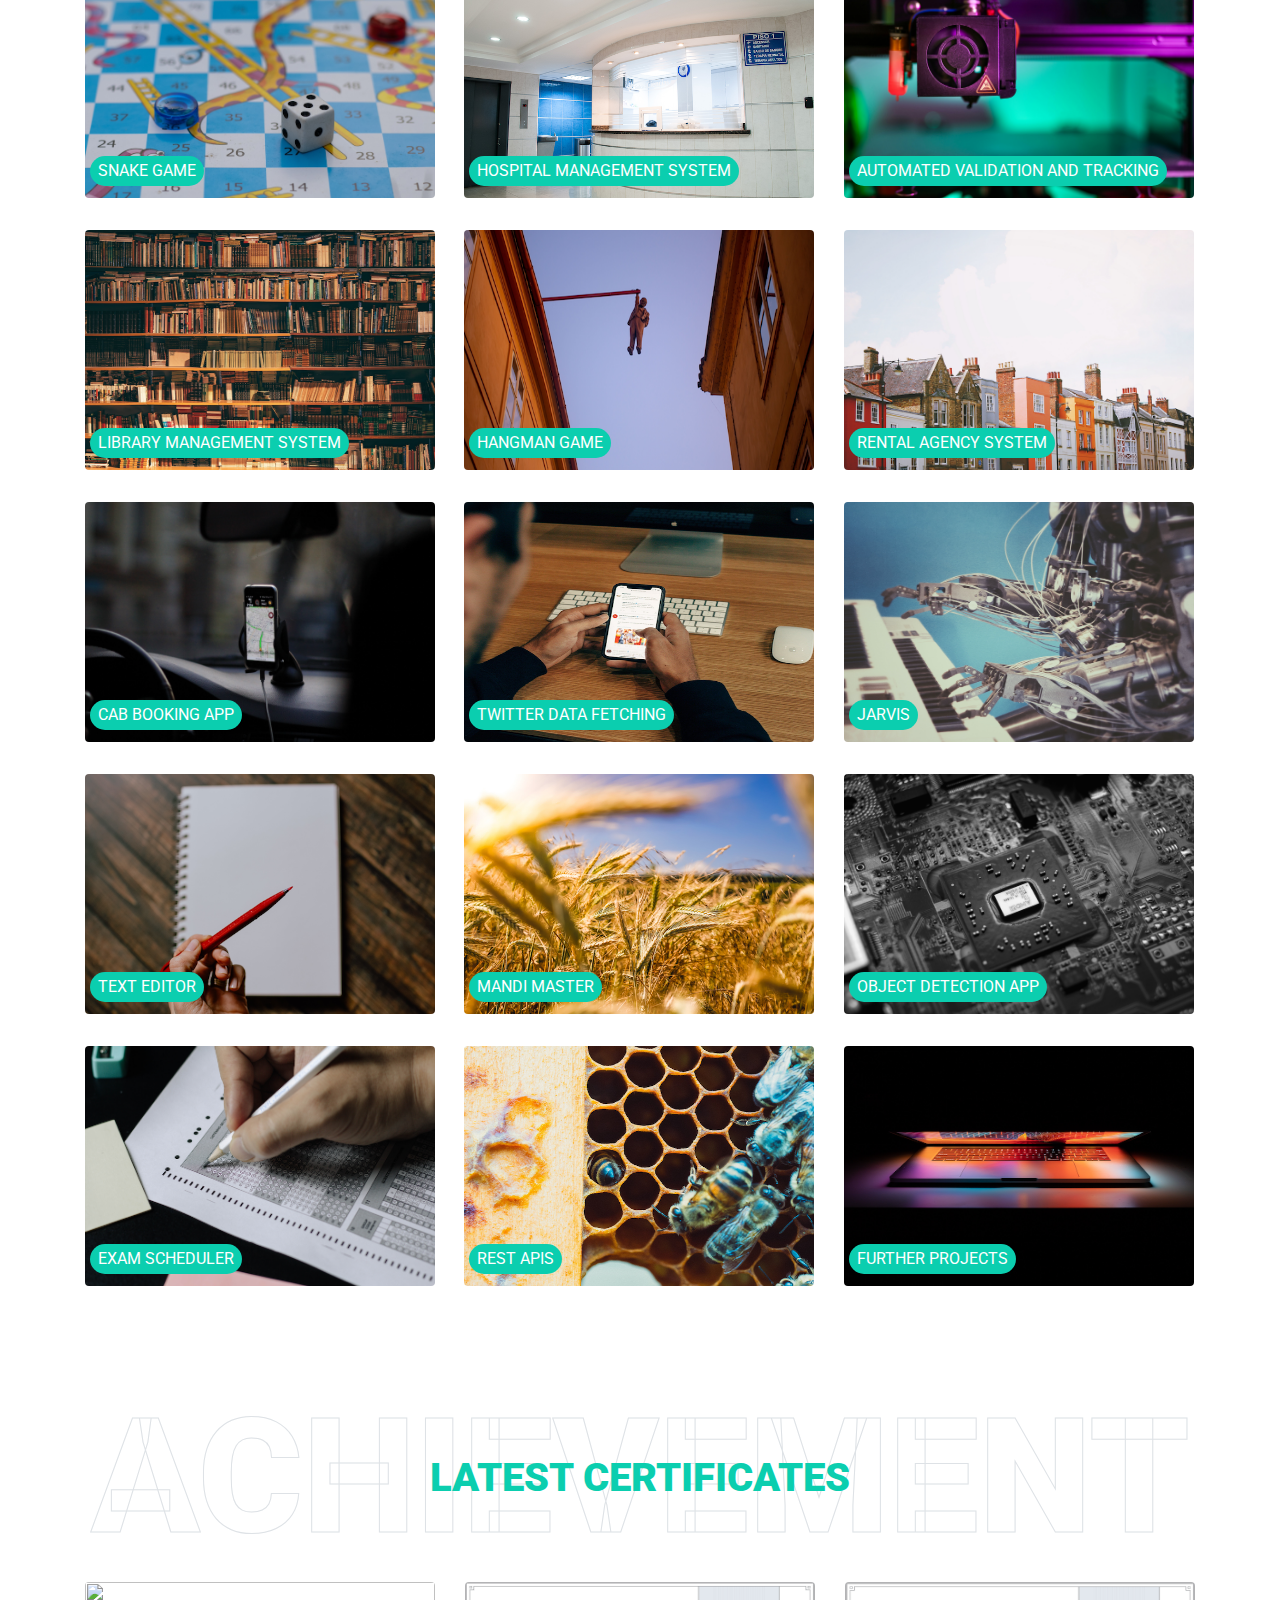
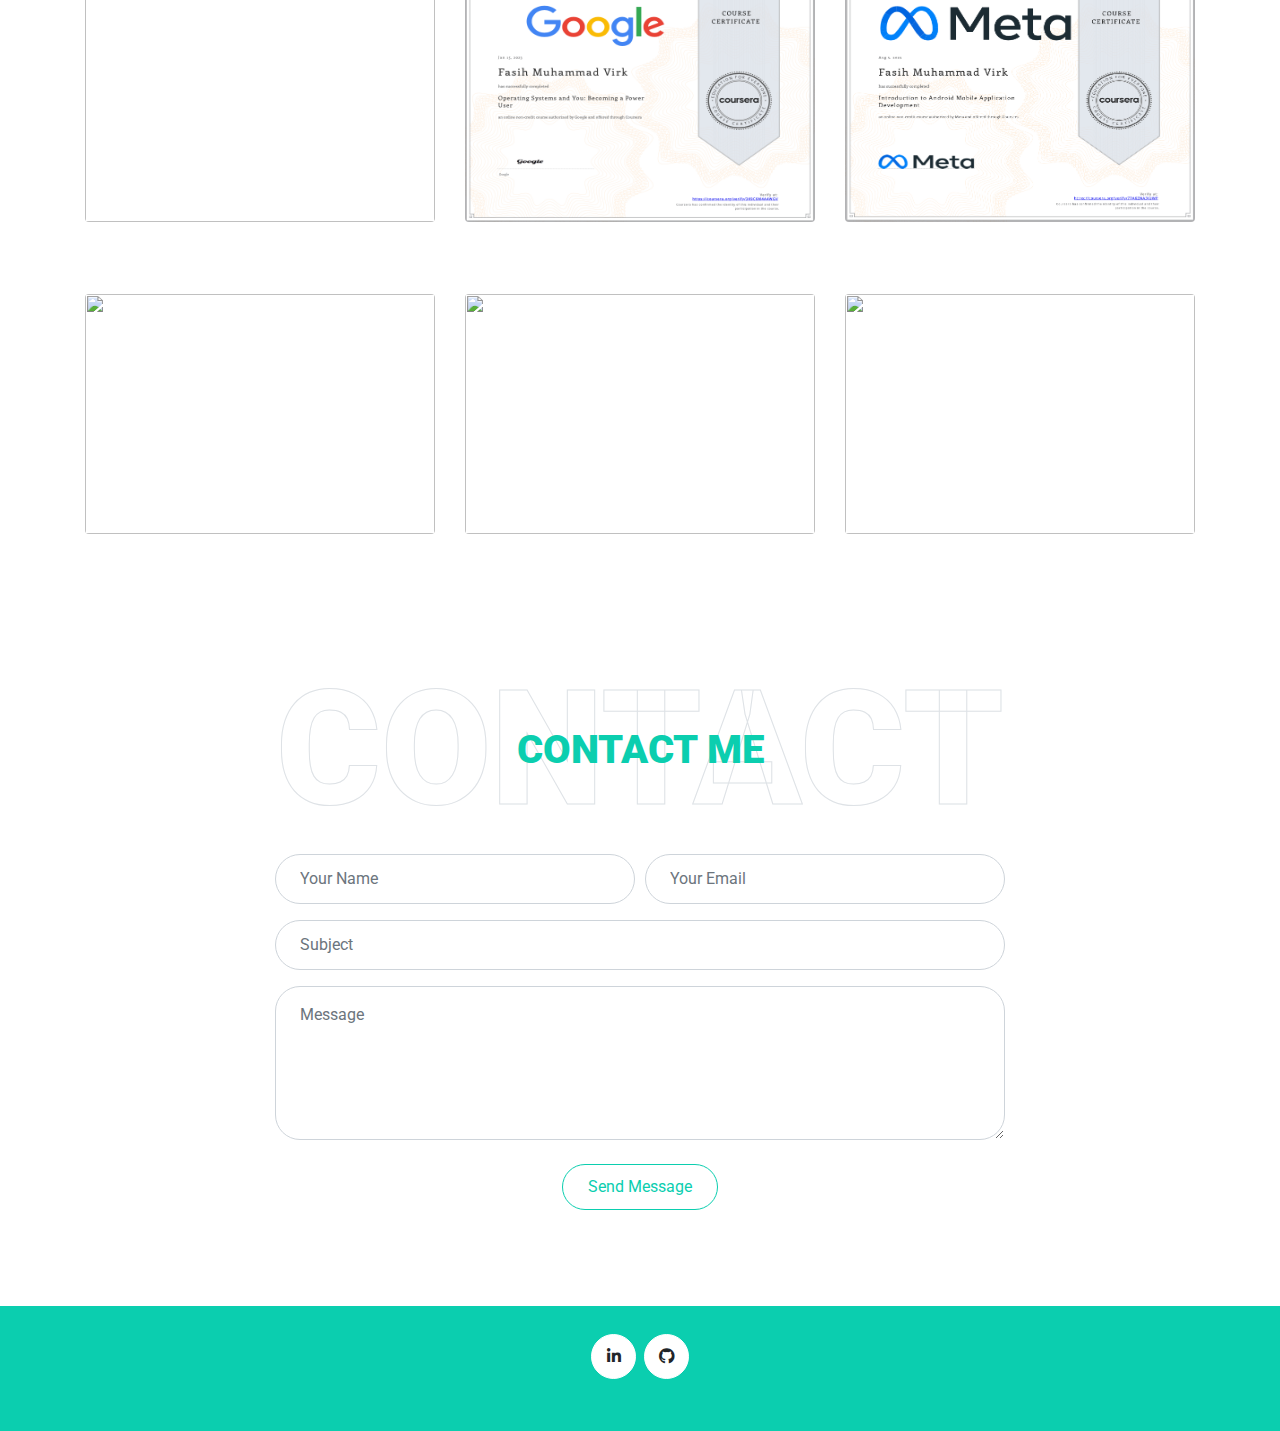
==== commit 7ca3dd97: "added email configuration" ====
--- a/index.html
+++ b/index.html
@@ -1,207 +1,188 @@
 <!DOCTYPE html>
 <html lang="en">
-	<head>
-		<meta charset="utf-8" />
-		<title>Fasih's Portfolio</title>
-		<meta content="width=device-width, initial-scale=1.0" name="viewport" />
-		<meta content="Free HTML Templates" name="keywords" />
-		<meta content="Free HTML Templates" name="description" />
-
-		<!-- Favicon -->
-		<link href="img/favicon.ico" rel="icon" />
-
-		<!-- Google Web Fonts -->
-		<link rel="preconnect" href="https://fonts.gstatic.com" />
-		<link
-			href="https://fonts.googleapis.com/css2?family=Roboto:wght@300;400;500;700;900&display=swap"
-			rel="stylesheet"
-		/>
-
-		<!-- Font Awesome -->
-		<link
-			href="https://cdnjs.cloudflare.com/ajax/libs/font-awesome/5.10.0/css/all.min.css"
-			rel="stylesheet"
-		/>
-
-		<!-- Libraries Stylesheet -->
-		<link href="lib/owlcarousel/assets/owl.carousel.min.css" rel="stylesheet" />
-		<link href="lib/lightbox/css/lightbox.min.css" rel="stylesheet" />
-
-		<!-- Customized Bootstrap Stylesheet -->
-		<link href="css/style.css" rel="stylesheet" />
-	</head>
-
-	<body data-spy="scroll" data-target=".navbar" data-offset="51">
-		<!-- Navbar Start -->
-		<nav
-			class="navbar fixed-top shadow-sm navbar-expand-lg bg-light navbar-light py-3 py-lg-0 px-lg-5"
-		>
-			<a href="index.html" class="navbar-brand ml-lg-3">
-				<h1 class="m-0 display-5">
-					<span class="text-primary">Fasih</span>Portfolio
-				</h1>
-			</a>
-			<button
-				type="button"
-				class="navbar-toggler"
-				data-toggle="collapse"
-				data-target="#navbarCollapse"
-			>
-				<span class="navbar-toggler-icon"></span>
-			</button>
-			<div class="collapse navbar-collapse px-lg-3" id="navbarCollapse">
-				<div class="navbar-nav m-auto py-0">
-					<a href="#home" class="nav-item nav-link active">Home</a>
-					<a href="#about" class="nav-item nav-link">About</a>
-					<a href="#qualification" class="nav-item nav-link">Quality</a>
-					<a href="#skill" class="nav-item nav-link">Skill</a>
-					<a href="#portfolio" class="nav-item nav-link">Portfolio</a>
-					<a href="#certificates" class="nav-item nav-link">Certificates</a>
-					<a href="#contact" class="nav-item nav-link">Contact</a>
-				</div>
-			</div>
-		</nav>
-		<!-- Navbar End -->
-
-		<!-- Header Start -->
-		<div
-			class="container-fluid bg-primary d-flex align-items-center mb-5 py-5"
-			id="home"
-			style="min-height: 100vh"
-		>
-			<div class="container">
-				<div class="row align-items-center">
-					<div class="col-lg-5 px-5 pl-lg-0 pb-5 pb-lg-0">
-						<img
-							class="img-fluid w-100 rounded-circle shadow-sm"
-							src="images/profile.jpg"
-							alt=""
-						/>
-					</div>
-					<div class="col-lg-7 text-center text-lg-left">
-						<h3 class="text-white font-weight-normal mb-3">I'm</h3>
-						<h1
-							class="display-3 text-uppercase text-primary mb-2"
-							style="-webkit-text-stroke: 2px #ffffff"
-						>
-							Fasih Muhammad Virk
-						</h1>
-						<h1
-							class="typed-text-output d-inline font-weight-lighter text-white"
-						></h1>
-						<div class="typed-text d-none">
-							Computer Scientist, Pythonista, Web Developer, Apps Designer
-						</div>
-						<div
-							class="d-flex align-items-center justify-content-center justify-content-lg-start pt-5"
-						>
-							<a
-								href="images/Fasih's Resume.pdf"
-								download
-								class="btn btn-outline-light"
-								>Download CV</a
-							>
-						</div>
-					</div>
-				</div>
-			</div>
-		</div>
-		<!-- Header End -->
-
-		<!-- About Start -->
-		<div class="container-fluid py-5" id="about">
-			<div class="container">
-				<div
-					class="position-relative d-flex align-items-center justify-content-center"
-				>
-					<h1
-						class="display-1 text-uppercase text-white"
-						style="-webkit-text-stroke: 1px #dee2e6"
-					>
-						About
-					</h1>
-					<h1 class="position-absolute text-uppercase text-primary">
-						About Me
-					</h1>
-				</div>
-				<div class="row align-items-center">
-					<div class="col-lg-5 pb-4 pb-lg-0">
-						<img
-							class="img-fluid rounded w-100"
-							src="images/fasih.jpg"
-							alt=""
-						/>
-					</div>
-					<div class="col-lg-7">
-						<h3 class="mb-4">Computer Scientist</h3>
-						<p>
-							I am a highly motivated Computer Science student at the Institute
-							of Space Technology. I have developed a strong foundation in
-							programming languages such as Python, C++, and SQL, as well as web
-							development using Django and mobile app development with Kotlin
-							for Android. I enjoy playing video games on my PlayStation and PC.
-							These hobbies allow me to unwind and exercise my problem-solving
-							skills in a fun and competitive environment. Through my education
-							and practical experience, I have developed a strong ability to
-							learn and adapt quickly to new technologies, while also being able
-							to work effectively both independently and as part of a team.
-						</p>
-						<div class="row mb-3">
-							<div class="col-sm-6 py-2">
-								<h6>
-									Name: <span class="text-secondary">Fasih Muhammad Virk</span>
-								</h6>
-							</div>
-							<div class="col-sm-6 py-2">
-								<h6>
-									Birthday: <span class="text-secondary">26 June 2000</span>
-								</h6>
-							</div>
-							<div class="col-sm-6 py-2">
-								<h6>
-									Phone: <span class="text-secondary">+92 311 4054387</span>
-								</h6>
-							</div>
-							<div class="col-sm-6 py-2">
-								<h6>
-									Email:
-									<span class="text-secondary"
-										>fasihmuhammad.virk@gmail.com</span
-									>
-								</h6>
-							</div>
-							<div class="col-sm-6 py-2">
-								<h6>
-									Address:
-									<span class="text-secondary"
-										>Askari-11, Lahore, Pakistan</span
-									>
-								</h6>
-							</div>
-							<div class="col-sm-6 py-2">
-								<h6>
-									Freelance: <span class="text-secondary">Available</span>
-								</h6>
-							</div>
-						</div>
-						<a
-							href="https://www.upwork.com/freelancers/fasihmuhammadv" target="_blank"
-							class="btn btn-outline-primary mr-4"
-							>Hire Me</a
-						>
-						<a
-							href="https://www.linkedin.com/in/fasihmuhammadvirk/" target="_blank"
-							class="btn btn-outline-primary"
-							>Learn More</a
-						>
-					</div>
-				</div>
-			</div>
-		</div>
-		<!-- About End -->
-
-		<!-- Qualification Start -->
-		<div class="container-fluid py-5" id="qualification">
+  <head>
+    <meta charset="utf-8" />
+    <title>Fasih's Portfolio</title>
+    <meta content="width=device-width, initial-scale=1.0" name="viewport" />
+    <meta content="Free HTML Templates" name="keywords" />
+    <meta content="Free HTML Templates" name="description" />
+
+    <!-- Favicon -->
+    <link href="img/favicon.ico" rel="icon" />
+
+    <!-- Google Web Fonts -->
+    <link rel="preconnect" href="https://fonts.gstatic.com" />
+    <link
+      href="https://fonts.googleapis.com/css2?family=Roboto:wght@300;400;500;700;900&display=swap"
+      rel="stylesheet"
+    />
+
+    <!-- Font Awesome -->
+    <link
+      href="https://cdnjs.cloudflare.com/ajax/libs/font-awesome/5.10.0/css/all.min.css"
+      rel="stylesheet"
+    />
+
+    <!-- Libraries Stylesheet -->
+    <link href="lib/owlcarousel/assets/owl.carousel.min.css" rel="stylesheet" />
+    <link href="lib/lightbox/css/lightbox.min.css" rel="stylesheet" />
+
+    <!-- Customized Bootstrap Stylesheet -->
+    <link href="css/style.css" rel="stylesheet" />
+  </head>
+
+  <body data-spy="scroll" data-target=".navbar" data-offset="51">
+    <!-- Navbar Start -->
+    <nav
+      class="navbar fixed-top shadow-sm navbar-expand-lg bg-light navbar-light py-3 py-lg-0 px-lg-5"
+    >
+      <a href="index.html" class="navbar-brand ml-lg-3">
+        <h1 class="m-0 display-5">
+          <span class="text-primary">Fasih</span>Portfolio
+        </h1>
+      </a>
+      <button
+        type="button"
+        class="navbar-toggler"
+        data-toggle="collapse"
+        data-target="#navbarCollapse"
+      >
+        <span class="navbar-toggler-icon"></span>
+      </button>
+      <div class="collapse navbar-collapse px-lg-3" id="navbarCollapse">
+        <div class="navbar-nav m-auto py-0">
+          <a href="#home" class="nav-item nav-link active">Home</a>
+          <a href="#about" class="nav-item nav-link">About</a>
+          <a href="#skill" class="nav-item nav-link">Skill</a>
+          <a href="#portfolio" class="nav-item nav-link">Portfolio</a>
+          <a href="#certificates" class="nav-item nav-link">Certificates</a>
+          <a href="#contact" class="nav-item nav-link">Contact</a>
+        </div>
+      </div>
+    </nav>
+    <!-- Navbar End -->
+
+    <!-- Header Start -->
+    <div
+      class="container-fluid bg-primary d-flex align-items-center mb-5 py-5"
+      id="home"
+      style="min-height: 100vh"
+    >
+      <div class="container">
+        <div class="row align-items-center">
+          <div class="col-lg-5 px-5 pl-lg-0 pb-5 pb-lg-0">
+            <img
+              class="img-fluid w-100 rounded-circle shadow-sm"
+              src="images/profile.jpg"
+              alt=""
+            />
+          </div>
+          <div class="col-lg-7 text-center text-lg-left">
+            <h3 class="text-white font-weight-normal mb-3">I'm</h3>
+            <h1
+              class="display-3 text-uppercase text-primary mb-2"
+              style="-webkit-text-stroke: 2px #ffffff"
+            >
+              Fasih Muhammad Virk
+            </h1>
+            <h1
+              class="typed-text-output d-inline font-weight-lighter text-white"
+            ></h1>
+            <div class="typed-text d-none">
+              Computer Scientist, Pythonista, Web Developer, Apps Designer
+            </div>
+          </div>
+        </div>
+      </div>
+    </div>
+    <!-- Header End -->
+
+    <!-- About Start -->
+    <div class="container-fluid py-5" id="about">
+      <div class="container">
+        <div
+          class="position-relative d-flex align-items-center justify-content-center"
+        >
+          <h1
+            class="display-1 text-uppercase text-white"
+            style="-webkit-text-stroke: 1px #dee2e6"
+          >
+            About
+          </h1>
+          <h1 class="position-absolute text-uppercase text-primary">
+            About Me
+          </h1>
+        </div>
+        <div class="row align-items-center">
+          <div class="col-lg-5 pb-4 pb-lg-0">
+            <img
+              class="img-fluid rounded w-100"
+              src="images/fasih.jpg"
+              alt=""
+            />
+          </div>
+          <div class="col-lg-7">
+            <h3 class="mb-4">Computer Scientist</h3>
+            <p>
+              I am a highly motivated Computer Science graduate from the
+              Institute of Space Technology, currently working as an Associate
+              Software Engineer (Python/Django) at Barq Dev. With a strong
+              foundation in Python, Django, and full-stack development, I
+              specialize in building scalable web applications, crafting
+              AI-powered solutions, and turning raw data into actionable
+              insights. My experience includes leading as a tech lead and
+              general secretary at Google Developer Student Clubs (GDSC) and
+              managing tech teams at ACM, where I honed my leadership and
+              teamwork skills. In my free time, I enjoy playing video games on my
+              PlayStation and PC, which help me relax and enhance my
+              problem-solving abilities in a fun and competitive way. Let’s
+              connect and bring your ideas to life!
+            </p>
+            <div class="row mb-3">
+              <div class="col-sm-6 py-2">
+                <h6>
+                  Name: <span class="text-secondary">Fasih Muhammad Virk</span>
+                </h6>
+              </div>
+              <div class="col-sm-6 py-2">
+                <h6>
+                  Phone: <span class="text-secondary">+92 311 4054387</span>
+                </h6>
+              </div>
+              <div class="col-sm-6 py-2">
+                <h6>
+                  Email:
+                  <span class="text-secondary"
+                    >fasihmuhammad.virk@gmail.com</span
+                  >
+                </h6>
+              </div>
+              <div class="col-sm-6 py-2">
+                <h6>
+                  Freelance: <span class="text-secondary">Available</span>
+                </h6>
+              </div>
+            </div>
+            <a
+              href="https://www.upwork.com/freelancers/fasihmuhammadv"
+              target="_blank"
+              class="btn btn-outline-primary mr-4"
+              >Hire Me</a
+            >
+            <a
+              href="https://www.linkedin.com/in/fasihmuhammadvirk/"
+              target="_blank"
+              class="btn btn-outline-primary"
+              >Learn More</a
+            >
+          </div>
+        </div>
+      </div>
+    </div>
+    <!-- About End -->
+
+    <!-- Qualification Start -->
+    <!-- <div class="container-fluid py-5" id="qualification">
 			<div class="container">
 				<div
 					class="position-relative d-flex align-items-center justify-content-center"
@@ -344,803 +325,838 @@
 					</div>
 				</div>
 			</div>
-		</div>
-		<!-- Qualification End -->
-
-		<!-- Skill Start -->
-		<div class="container-fluid py-5" id="skill">
-			<div class="container">
-				<div
-					class="position-relative d-flex align-items-center justify-content-center"
-				>
-					<h1
-						class="display-1 text-uppercase text-white"
-						style="-webkit-text-stroke: 1px #dee2e6"
-					>
-						Skills
-					</h1>
-					<h1 class="position-absolute text-uppercase text-primary">
-						My Skills
-					</h1>
-				</div>
-				<div class="row align-items-center">
-					<div class="col-md-6">
-						<div class="skill mb-4">
-							<div class="d-flex justify-content-between">
-								<h6 class="font-weight-bold">Python</h6>
-								<h6 class="font-weight-bold">95%</h6>
-							</div>
-							<div class="progress">
-								<div
-									class="progress-bar bg-primary"
-									role="progressbar"
-									aria-valuenow="95"
-									aria-valuemin="0"
-									aria-valuemax="100"
-								></div>
-							</div>
-						</div>
-						<div class="skill mb-4">
-							<div class="d-flex justify-content-between">
-								<h6 class="font-weight-bold">C++</h6>
-								<h6 class="font-weight-bold">70%</h6>
-							</div>
-							<div class="progress">
-								<div
-									class="progress-bar bg-warning"
-									role="progressbar"
-									aria-valuenow="85"
-									aria-valuemin="0"
-									aria-valuemax="100"
-								></div>
-							</div>
-						</div>
-						<div class="skill mb-4">
-							<div class="d-flex justify-content-between">
-								<h6 class="font-weight-bold">APIS | REST APIs</h6>
-								<h6 class="font-weight-bold">80%</h6>
-							</div>
-							<div class="progress">
-								<div
-									class="progress-bar bg-danger"
-									role="progressbar"
-									aria-valuenow="90"
-									aria-valuemin="0"
-									aria-valuemax="100"
-								></div>
-							</div>
-						</div>
-						<div class="skill mb-4">
-							<div class="d-flex justify-content-between">
-								<h6 class="font-weight-bold">Html | CSS | JavaScript</h6>
-								<h6 class="font-weight-bold">85%</h6>
-							</div>
-							<div class="progress">
-								<div
-									class="progress-bar bg-secondary"
-									role="progressbar"
-									aria-valuenow="95"
-									aria-valuemin="0"
-									aria-valuemax="100"
-								></div>
-							</div>
-						</div>
-					</div>
-					<div class="col-md-6">
-						<div class="skill mb-4">
-							<div class="d-flex justify-content-between">
-								<h6 class="font-weight-bold">Django | SQLlite</h6>
-								<h6 class="font-weight-bold">80%</h6>
-							</div>
-							<div class="progress">
-								<div
-									class="progress-bar bg-primary"
-									role="progressbar"
-									aria-valuenow="95"
-									aria-valuemin="0"
-									aria-valuemax="100"
-								></div>
-							</div>
-						</div>
-						<div class="skill mb-4">
-							<div class="d-flex justify-content-between">
-								<h6 class="font-weight-bold">SQL | PostgreSQL</h6>
-								<h6 class="font-weight-bold">75%</h6>
-							</div>
-							<div class="progress">
-								<div
-									class="progress-bar bg-warning"
-									role="progressbar"
-									aria-valuenow="85"
-									aria-valuemin="0"
-									aria-valuemax="100"
-								></div>
-							</div>
-						</div>
-						<div class="skill mb-4">
-							<div class="d-flex justify-content-between">
-								<h6 class="font-weight-bold">NodeJS | MongoDB</h6>
-								<h6 class="font-weight-bold">70%</h6>
-							</div>
-							<div class="progress">
-								<div
-									class="progress-bar bg-danger"
-									role="progressbar"
-									aria-valuenow="90"
-									aria-valuemin="0"
-									aria-valuemax="100"
-								></div>
-							</div>
-						</div>
-						<div class="skill mb-4">
-							<div class="d-flex justify-content-between">
-								<h6 class="font-weight-bold">
-									Android App Development | Kotlin
-								</h6>
-								<h6 class="font-weight-bold">65%</h6>
-							</div>
-							<div class="progress">
-								<div
-									class="progress-bar bg-secondary"
-									role="progressbar"
-									aria-valuenow="90"
-									aria-valuemin="0"
-									aria-valuemax="100"
-								></div>
-							</div>
-						</div>
-					</div>
-				</div>
-			</div>
-		</div>
-		<!-- Skill End -->
-
-		<!-- Services Start -->
-		<div class="container-fluid pt-5" id="service">
-			<div class="container">
-				<div
-					class="position-relative d-flex align-items-center justify-content-center"
-				>
-					<h1
-						class="display-1 text-uppercase text-white"
-						style="-webkit-text-stroke: 1px #dee2e6"
-					>
-						Service
-					</h1>
-					<h1 class="position-absolute text-uppercase text-primary">
-						My Services
-					</h1>
-				</div>
-				<div class="row pb-3">
-					<div class="col-lg-4 col-md-6 text-center mb-5">
-						<div class="d-flex align-items-center justify-content-center mb-4">
-							<i
-								class="fa fa-2x fa-laptop service-icon bg-primary text-white mr-3"
-							></i>
-							<h4 class="font-weight-bold m-0">Python Projects</h4>
-						</div>
-						<p>
-							Harness the potential of Python's versatility in your projects, I
-							bring expertise in APIs, automation, and diverse coding prospects.
-							With a passion for problem-solving, I offer solutions refined,
-							Let's collaborate to bring your visions to life, combined.
-						</p>
-					</div>
-					<div class="col-lg-4 col-md-6 text-center mb-5">
-						<div class="d-flex align-items-center justify-content-center mb-4">
-							<i
-								class="fa fa-2x fa-laptop-code service-icon bg-primary text-white mr-3"
-							></i>
-							<h4 class="font-weight-bold m-0">Web Development</h4>
-						</div>
-						<p>
-							Crafting digital success with cutting-edge web design, I
-							specialize in creating online experiences that truly shine. From
-							responsive interfaces to seamless e-commerce display, Elevate your
-							web presence in a captivating way.
-						</p>
-					</div>
-					<div class="col-lg-4 col-md-6 text-center mb-5">
-						<div class="d-flex align-items-center justify-content-center mb-4">
-							<i
-								class="fab fa-2x fa-android service-icon bg-primary text-white mr-3"
-							></i>
-							<h4 class="font-weight-bold m-0">Apps Design</h4>
-						</div>
-						<p>
-							Venture into the mobile realm with apps that inspire, I excel in
-							crafting experiences that users admire. From sleek interfaces to
-							functionalities that engage, I'm here to bring your app ideas to
-							life on the digital stage.
-						</p>
-					</div>
-				</div>
-			</div>
-		</div>
-		<!-- Services End -->
-
-		<!-- Portfolio Start -->
-		<div class="container-fluid pt-5 pb-3" id="portfolio">
-			<div class="container">
-				<div
-					class="position-relative d-flex align-items-center justify-content-center"
-				>
-					<h1
-						class="display-1 text-uppercase text-white"
-						style="-webkit-text-stroke: 1px #dee2e6"
-					>
-						Gallery
-					</h1>
-					<h1 class="position-absolute text-uppercase text-primary">
-						My Portfolio
-					</h1>
-				</div>
-				<div class="row">
-					<div class="col-12 text-center mb-2">
-						<ul class="list-inline mb-4" id="portfolio-flters">
-							<li
-								class="btn btn-sm btn-outline-primary m-1 active"
-								data-filter="*"
-							>
-								All
-							</li>
-							<li
-								class="btn btn-sm btn-outline-primary m-1"
-								data-filter=".first"
-							>
-								Python | REST APIs
-							</li>
-							<li
-								class="btn btn-sm btn-outline-primary m-1"
-								data-filter=".second"
-							>
-								Django | SQLlite
-							</li>
-							<li
-								class="btn btn-sm btn-outline-primary m-1"
-								data-filter=".third"
-							>
-								C++ | NodeJS |MongoDB
-							</li>
-							<li
-								class="btn btn-sm btn-outline-primary m-1"
-								data-filter=".four"
-							>
-								Android Mobile App
-							</li>
-						</ul>
-					</div>
-				</div>
-				<div class="row portfolio-container">
-					<div class="col-lg-4 col-md-6 mb-4 portfolio-item s">
-						<div class="position-relative overflow-hidden mb-2">
-							<img
-								class="img-fluid1 rounded w-100"
-								src="images/pic02.png"
-								alt=""
-							/>
-							<div
-								class="portfolio-btn bg-primary d-flex align-items-center justify-content-center"
-							>
-								<a href="https://github.com/fasihmuhammadvirk/SnakeGame" target="_blank">
-									<img src="images/github-mark-white.png" width="90px" />
-								</a>
-							</div>
-
-							<div class="blog-date">
-								<small class="text-white text-uppercase">Snake Game</small>
-							</div>
-						</div>
-					</div>
-					<div class="col-lg-4 col-md-6 mb-4 portfolio-item">
-						<div class="position-relative overflow-hidden mb-2">
-							<img
-								class="img-fluid1 rounded w-100"
-								src="images/pic03.png"
-								alt=""
-							/>
-							<div
-								class="portfolio-btn bg-primary d-flex align-items-center justify-content-center"
-							>
-								<a href="https://github.com/fasihmuhammadvirk/Umbrella" target="_blank">
-									<img src="images/github-mark-white.png" width="90px" />
-								</a>
-							</div>
-							<div class="blog-date">
-								<small class="text-white text-uppercase">Umbrella</small>
-							</div>
-						</div>
-					</div>
-					<div class="col-lg-4 col-md-6 mb-4 portfolio-item third">
-						<div class="position-relative overflow-hidden mb-2">
-							<img
-								class="img-fluid1 rounded w-100"
-								src="images/pic04.png"
-								alt=""
-							/>
-							<div
-								class="portfolio-btn bg-primary d-flex align-items-center justify-content-center"
-							>
-								<a
-									href="https://github.com/fasihmuhammadvirk/Hospital-Management-System" target="_blank"
-								>
-									<img src="images/github-mark-white.png" width="90px" />
-								</a>
-							</div>
-							<div class="blog-date">
-								<small class="text-white text-uppercase"
-									>Hospital Management System</small
-								>
-							</div>
-						</div>
-					</div>
-					<div class="col-lg-4 col-md-6 mb-4 portfolio-item first">
-						<div class="position-relative overflow-hidden mb-2">
-							<img
-								class="img-fluid1 rounded w-100"
-								src="images/pic05.png"
-								alt=""
-							/>
-							<div
-								class="portfolio-btn bg-primary d-flex align-items-center justify-content-center"
-							>
-								<a
-									href="https://github.com/fasihmuhammadvirk/Library-Management-System" target="_blank"
-								>
-									<img src="images/github-mark-white.png" width="90px" />
-								</a>
-							</div>
-							<div class="blog-date">
-								<!-- <h4 class="font-weight-bold mb-n1">04</h4> -->
-								<small class="text-white text-uppercase"
-									>Library Management System</small
-								>
-							</div>
-						</div>
-					</div>
-					<div class="col-lg-4 col-md-6 mb-4 portfolio-item first">
-						<div class="position-relative overflow-hidden mb-2">
-							<img
-								class="img-fluid1 rounded w-100"
-								src="images/pic06.png"
-								alt=""
-							/>
-							<div
-								class="portfolio-btn bg-primary d-flex align-items-center justify-content-center"
-							>
-								<a href="https://github.com/fasihmuhammadvirk/Hangman-Game" target="_blank">
-									<img src="images/github-mark-white.png" width="90px" />
-								</a>
-							</div>
-							<div class="blog-date">
-								<small class="text-white text-uppercase">Hangman Game</small>
-							</div>
-						</div>
-					</div>
-					<div class="col-lg-4 col-md-6 mb-4 portfolio-item first">
-						<div class="position-relative overflow-hidden mb-2">
-							<img
-								class="img-fluid1 rounded w-100"
-								src="images/pic08.png"
-								alt=""
-							/>
-							<div
-								class="portfolio-btn bg-primary d-flex align-items-center justify-content-center"
-							>
-								<a
-									href="https://github.com/fasihmuhammadvirk/Rental-Agency-System" target="_blank"
-								>
-									<img src="images/github-mark-white.png" width="90px" />
-								</a>
-							</div>
-							<div class="blog-date">
-								<small class="text-white text-uppercase"
-									>Rental Agency System</small
-								>
-							</div>
-						</div>
-					</div>
-					<div class="col-lg-4 col-md-6 mb-4 portfolio-item first">
-						<div class="position-relative overflow-hidden mb-2">
-							<img
-								class="img-fluid1 rounded w-100"
-								src="images/pic09.png"
-								alt=""
-							/>
-							<div
-								class="portfolio-btn bg-primary d-flex align-items-center justify-content-center"
-							>
-								<a
-									href="https://github.com/fasihmuhammadvirk/Cab-Booking-System" target="_blank"
-								>
-									<img src="images/github-mark-white.png" width="90px" />
-								</a>
-							</div>
-							<div class="blog-date">
-								<small class="text-white text-uppercase">Cab Booking App</small>
-							</div>
-						</div>
-					</div>
-					<div class="col-lg-4 col-md-6 mb-4 portfolio-item first">
-						<div class="position-relative overflow-hidden mb-2">
-							<img
-								class="img-fluid1 rounded w-100"
-								src="images/pic10.png"
-								alt=""
-							/>
-							<div
-								class="portfolio-btn bg-primary d-flex align-items-center justify-content-center"
-							>
-								<a
-									href="https://github.com/fasihmuhammadvirk/Twitter-Data-Fetching" target="_blank"
-								>
-									<img src="images/github-mark-white.png" width="90px" />
-								</a>
-							</div>
-							<div class="blog-date">
-								<small class="text-white text-uppercase"
-									>Twitter Data Fetching</small
-								>
-							</div>
-						</div>
-					</div>
-					<div class="col-lg-4 col-md-6 mb-4 portfolio-item first">
-						<div class="position-relative overflow-hidden mb-2">
-							<img
-								class="img-fluid1 rounded w-100"
-								src="images/pic11.png"
-								alt=""
-							/>
-							<div
-								class="portfolio-btn bg-primary d-flex align-items-center justify-content-center"
-							>
-								<a href="https://github.com/fasihmuhammadvirk/Jarvis" target="_blank">
-									<img src="images/github-mark-white.png" width="90px" />
-								</a>
-							</div>
-							<div class="blog-date">
-								<small class="text-white text-uppercase">Jarvis</small>
-							</div>
-						</div>
-					</div>
-					<div class="col-lg-4 col-md-6 mb-4 portfolio-item first">
-						<div class="position-relative overflow-hidden mb-2">
-							<img
-								class="img-fluid1 rounded w-100"
-								src="images/pic12.png"
-								alt=""
-							/>
-							<div
-								class="portfolio-btn bg-primary d-flex align-items-center justify-content-center"
-							>
-								<a href="https://github.com/fasihmuhammadvirk/Text-Editor" target="_blank">
-									<img src="images/github-mark-white.png" width="90px" />
-								</a>
-							</div>
-							<div class="blog-date">
-								<small class="text-white text-uppercase">Text Editor</small>
-							</div>
-						</div>
-					</div>
-					<div class="col-lg-4 col-md-6 mb-4 portfolio-item second">
-						<div class="position-relative overflow-hidden mb-2">
-							<img
-								class="img-fluid1 rounded w-100"
-								src="images/pic13.png"
-								alt=""
-							/>
-							<div
-								class="portfolio-btn bg-primary d-flex align-items-center justify-content-center"
-							>
-								<a href="https://github.com/fasihmuhammadvirk/MandiMaster-Web" target="_blank">
-									<img src="images/github-mark-white.png" width="90px" />
-								</a>
-							</div>
-							<div class="blog-date">
-								<small class="text-white text-uppercase">Mandi Master</small>
-							</div>
-						</div>
-					</div>
-					<div class="col-lg-4 col-md-6 mb-4 portfolio-item four">
-						<div class="position-relative overflow-hidden mb-2">
-							<img
-								class="img-fluid1 rounded w-100"
-								src="images/pic14.png"
-								alt=""
-							/>
-							<div
-								class="portfolio-btn bg-primary d-flex align-items-center justify-content-center"
-							>
-								<a
-									href="https://github.com/fasihmuhammadvirk/Object-Detection-App" target="_blank"
-								>
-									<img src="images/github-mark-white.png" width="90px" />
-								</a>
-							</div>
-							<div class="blog-date">
-								<small class="text-white text-uppercase"
-									>Object Detection App</small
-								>
-							</div>
-						</div>
-					</div>
-					<div class="col-lg-4 col-md-6 mb-4 portfolio-item first">
-						<div class="position-relative overflow-hidden mb-2">
-							<img
-								class="img-fluid1 rounded w-100"
-								src="images/pic15.png"
-								alt=""
-							/>
-							<div
-								class="portfolio-btn bg-primary d-flex align-items-center justify-content-center"
-							>
-								<a href="https://github.com/fasihmuhammadvirk/Exam-Scheduler" target="_blank">
-									<img src="images/github-mark-white.png" width="90px" />
-								</a>
-							</div>
-							<div class="blog-date">
-								<small class="text-white text-uppercase">Exam Scheduler</small>
-							</div>
-						</div>
-					</div>
-					<div class="col-lg-4 col-md-6 mb-4 portfolio-item third">
-						<div class="position-relative overflow-hidden mb-2">
-							<img
-								class="img-fluid1 rounded w-100"
-								src="images/pic16.png"
-								alt=""
-							/>
-							<div
-								class="portfolio-btn bg-primary d-flex align-items-center justify-content-center"
-							>
-								<a
-									href="https://github.com/fasihmuhammadvirk/REST-API-with-JWT-Nodejs" target="_blank"
-								>
-									<img src="images/github-mark-white.png" width="90px" />
-								</a>
-							</div>
-							<div class="blog-date">
-								<small class="text-white text-uppercase">REST APIs</small>
-							</div>
-						</div>
-					</div>
-					<div
-						class="col-lg-4 col-md-6 mb-4 portfolio-item first second third four"
-					>
-						<div class="position-relative overflow-hidden mb-2">
-							<img
-								class="img-fluid1 rounded w-100"
-								src="images/pic07.png"
-								alt=""
-							/>
-							<div
-								class="portfolio-btn bg-primary d-flex align-items-center justify-content-center"
-							>
-								<a href="https://github.com/fasihmuhammadvirk?tab=repositories" target="_blank">
-									<img src="images/github-mark-white.png" width="90px" />
-								</a>
-							</div>
-							<div class="blog-date">
-								<small class="text-white text-uppercase"
-									>Further Projects</small
-								>
-							</div>
-						</div>
-					</div>
-				</div>
-			</div>
-		</div>
-		<!-- Portfolio End -->
-
-		<!-- Blog Start -->
-		<div class="container-fluid pt-5" id="certificates">
-			<div class="container">
-				<div
-					class="position-relative d-flex align-items-center justify-content-center"
-				>
-					<h1
-						class="display-1 text-uppercase text-white"
-						style="-webkit-text-stroke: 1px #dee2e6"
-					>
-						Achievement
-					</h1>
-					<h1 class="position-absolute text-uppercase text-primary">
-						Latest Certificates
-					</h1>
-				</div>
-				<div class="row">
-					<div class="col-lg-4 mb-5">
-						<div class="position-relative mb-4">
-							<img
-								class="img-fluid1 rounded w-100"
-								src="images/Python3.jpg"
-								alt=""
-							/>
-						</div>
-					</div>
-					<div class="col-lg-4 mb-5">
-						<div class="position-relative mb-4">
-							<img
-								class="img-fluid1 rounded w-100"
-								src="images/OS.png"
-								alt=""
-							/>
-						</div>
-					</div>
-					<div class="col-lg-4 mb-5">
-						<div class="position-relative mb-4">
-							<img
-								class="img-fluid1 rounded w-100"
-								src="images/MD.png"
-								alt=""
-							/>
-						</div>
-					</div>
-					<div class="col-lg-4 mb-5">
-						<div class="position-relative mb-4">
-							<img
-								class="img-fluid1 rounded w-100"
-								src="images/Project Magement.jpg"
-								alt=""
-							/>
-						</div>
-					</div>
-					<div class="col-lg-4 mb-5">
-						<div class="position-relative mb-4">
-							<img
-								class="img-fluid1 rounded w-100"
-								src="images/C++C.jpg"
-								alt=""
-							/>
-						</div>
-					</div>
-					<div class="col-lg-4 mb-5">
-						<div class="position-relative mb-4">
-							<img
-								class="img-fluid1 rounded w-100"
-								src="images/SQLC.jpg"
-								alt=""
-							/>
-						</div>
-					</div>
-				</div>
-			</div>
-		</div>
-		<!-- Blog End -->
-
-		<!-- Contact Start -->
-		<div class="container-fluid py-5" id="contact">
-			<div class="container">
-				<div
-					class="position-relative d-flex align-items-center justify-content-center"
-				>
-					<h1
-						class="display-1 text-uppercase text-white"
-						style="-webkit-text-stroke: 1px #dee2e6"
-					>
-						Contact
-					</h1>
-					<h1 class="position-absolute text-uppercase text-primary">
-						Contact Me
-					</h1>
-				</div>
-				<div class="row justify-content-center">
-					<div class="col-lg-8">
-						<div class="contact-form text-center">
-							<div id="success"></div>
-							<form name="sentMessage" id="contactForm" novalidate="novalidate">
-								<div class="form-row">
-									<div class="control-group col-sm-6">
-										<input
-											type="text"
-											class="form-control p-4"
-											id="name"
-											placeholder="Your Name"
-											required="required"
-											data-validation-required-message="Please enter your name"
-										/>
-										<p class="help-block text-danger"></p>
-									</div>
-									<div class="control-group col-sm-6">
-										<input
-											type="email"
-											class="form-control p-4"
-											id="email"
-											placeholder="Your Email"
-											required="required"
-											data-validation-required-message="Please enter your email"
-										/>
-										<p class="help-block text-danger"></p>
-									</div>
-								</div>
-								<div class="control-group">
-									<input
-										type="text"
-										class="form-control p-4"
-										id="subject"
-										placeholder="Subject"
-										required="required"
-										data-validation-required-message="Please enter a subject"
-									/>
-									<p class="help-block text-danger"></p>
-								</div>
-								<div class="control-group">
-									<textarea
-										class="form-control py-3 px-4"
-										rows="5"
-										id="message"
-										placeholder="Message"
-										required="required"
-										data-validation-required-message="Please enter your message"
-									></textarea>
-									<p class="help-block text-danger"></p>
-								</div>
-								<div>
-									<button
-										class="btn btn-outline-primary"
-										type="submit"
-										id="sendMessageButton"
-									>
-										Send Message
-									</button>
-								</div>
-							</form>
-						</div>
-					</div>
-				</div>
-			</div>
-		</div>
-		<!-- Contact End -->
-
-		<!-- Footer Start -->
-		<div
-			class="container-fluid bg-primary text-white mt-5 py-4 px-sm-3 px-md-5"
-		>
-			<div class="container text-center py-1">
-				<div class="d-flex justify-content-center mb-4">
-					<a
-						class="btn btn-light btn-social mr-2"
-						href="https://twitter.com/fasiihMuhammad" target="_blank"
-						><i class="fab fa-twitter"></i
-					></a>
-					<a
-						class="btn btn-light btn-social mr-2"
-						href="https://www.linkedin.com/in/fasihmuhammadvirk/" target="_blank"
-						><i class="fab fa-linkedin-in"></i
-					></a>
-					<a
-						class="btn btn-light btn-social"
-						href="https://github.com/fasihmuhammadvirk" target="_blank"
-						><i class="fab fa-github"></i
-					></a>
-				</div>
-			</div>
-		</div>
-		<!-- Footer End -->
-
-		<!-- Scroll to Bottom -->
-		<i class="fa fa-2x fa-angle-down text-white scroll-to-bottom"></i>
-
-		<!-- Back to Top -->
-		<a href="#" class="btn btn-outline-dark px-0 back-to-top"
-			><i class="fa fa-angle-double-up"></i
-		></a>
-
-		<!-- JavaScript Libraries -->
-		<script src="https://code.jquery.com/jquery-3.4.1.min.js"></script>
-		<script src="https://stackpath.bootstrapcdn.com/bootstrap/4.4.1/js/bootstrap.bundle.min.js"></script>
-		<script src="lib/typed/typed.min.js"></script>
-		<script src="lib/easing/easing.min.js"></script>
-		<script src="lib/waypoints/waypoints.min.js"></script>
-		<script src="lib/owlcarousel/owl.carousel.min.js"></script>
-		<script src="lib/isotope/isotope.pkgd.min.js"></script>
-		<script src="lib/lightbox/js/lightbox.min.js"></script>
-
-		<!-- Contact Javascript File -->
-		<script src="mail/jqBootstrapValidation.min.js"></script>
-		<script src="mail/contact.js"></script>
-
-		<!-- Template Javascript -->
-		<script src="js/main.js"></script>
-	</body>
+		</div> -->
+    <!-- Qualification End -->
+
+    <!-- Skill Start -->
+    <div class="container-fluid py-5" id="skill">
+      <div class="container">
+        <div
+          class="position-relative d-flex align-items-center justify-content-center"
+        >
+          <h1
+            class="display-1 text-uppercase text-white"
+            style="-webkit-text-stroke: 1px #dee2e6"
+          >
+            Skills
+          </h1>
+          <h1 class="position-absolute text-uppercase text-primary">
+            My Skills
+          </h1>
+        </div>
+        <div class="row align-items-center">
+          <div class="col-md-6">
+            <div class="skill mb-4">
+              <div class="d-flex justify-content-between">
+                <h6 class="font-weight-bold">Python</h6>
+                <h6 class="font-weight-bold">95%</h6>
+              </div>
+              <div class="progress">
+                <div
+                  class="progress-bar bg-primary"
+                  role="progressbar"
+                  aria-valuenow="95"
+                  aria-valuemin="0"
+                  aria-valuemax="100"
+                ></div>
+              </div>
+            </div>
+            <div class="skill mb-4">
+              <div class="d-flex justify-content-between">
+                <h6 class="font-weight-bold">C++</h6>
+                <h6 class="font-weight-bold">70%</h6>
+              </div>
+              <div class="progress">
+                <div
+                  class="progress-bar bg-warning"
+                  role="progressbar"
+                  aria-valuenow="85"
+                  aria-valuemin="0"
+                  aria-valuemax="100"
+                ></div>
+              </div>
+            </div>
+            <div class="skill mb-4">
+              <div class="d-flex justify-content-between">
+                <h6 class="font-weight-bold">APIS | REST APIs</h6>
+                <h6 class="font-weight-bold">80%</h6>
+              </div>
+              <div class="progress">
+                <div
+                  class="progress-bar bg-danger"
+                  role="progressbar"
+                  aria-valuenow="90"
+                  aria-valuemin="0"
+                  aria-valuemax="100"
+                ></div>
+              </div>
+            </div>
+            <div class="skill mb-4">
+              <div class="d-flex justify-content-between">
+                <h6 class="font-weight-bold">Html | CSS | JavaScript | Reactjs</h6>
+                <h6 class="font-weight-bold">85%</h6>
+              </div>
+              <div class="progress">
+                <div
+                  class="progress-bar bg-secondary"
+                  role="progressbar"
+                  aria-valuenow="95"
+                  aria-valuemin="0"
+                  aria-valuemax="100"
+                ></div>
+              </div>
+            </div>
+          </div>
+          <div class="col-md-6">
+            <div class="skill mb-4">
+              <div class="d-flex justify-content-between">
+                <h6 class="font-weight-bold">Django | SQLlite</h6>
+                <h6 class="font-weight-bold">80%</h6>
+              </div>
+              <div class="progress">
+                <div
+                  class="progress-bar bg-primary"
+                  role="progressbar"
+                  aria-valuenow="95"
+                  aria-valuemin="0"
+                  aria-valuemax="100"
+                ></div>
+              </div>
+            </div>
+            <div class="skill mb-4">
+              <div class="d-flex justify-content-between">
+                <h6 class="font-weight-bold">SQL | PostgreSQL</h6>
+                <h6 class="font-weight-bold">75%</h6>
+              </div>
+              <div class="progress">
+                <div
+                  class="progress-bar bg-warning"
+                  role="progressbar"
+                  aria-valuenow="85"
+                  aria-valuemin="0"
+                  aria-valuemax="100"
+                ></div>
+              </div>
+            </div>
+            <div class="skill mb-4">
+              <div class="d-flex justify-content-between">
+                <h6 class="font-weight-bold">NodeJS | MongoDB</h6>
+                <h6 class="font-weight-bold">70%</h6>
+              </div>
+              <div class="progress">
+                <div
+                  class="progress-bar bg-danger"
+                  role="progressbar"
+                  aria-valuenow="90"
+                  aria-valuemin="0"
+                  aria-valuemax="100"
+                ></div>
+              </div>
+            </div>
+            <div class="skill mb-4">
+              <div class="d-flex justify-content-between">
+                <h6 class="font-weight-bold">
+                 AI | ML | Data Science
+                </h6>
+                <h6 class="font-weight-bold">65%</h6>
+              </div>
+              <div class="progress">
+                <div
+                  class="progress-bar bg-secondary"
+                  role="progressbar"
+                  aria-valuenow="90"
+                  aria-valuemin="0"
+                  aria-valuemax="100"
+                ></div>
+              </div>
+            </div>
+          </div>
+        </div>
+      </div>
+    </div>
+    <!-- Skill End -->
+
+    <!-- Services Start -->
+    <div class="container-fluid pt-5" id="service">
+      <div class="container">
+        <div
+          class="position-relative d-flex align-items-center justify-content-center"
+        >
+          <h1
+            class="display-1 text-uppercase text-white"
+            style="-webkit-text-stroke: 1px #dee2e6"
+          >
+            Service
+          </h1>
+          <h1 class="position-absolute text-uppercase text-primary">
+            My Services
+          </h1>
+        </div>
+        <div class="row pb-3">
+          <div class="col-lg-4 col-md-6 text-center mb-5">
+            <div class="d-flex align-items-center justify-content-center mb-4">
+              <i
+                class="fa fa-2x fa-laptop service-icon bg-primary text-white mr-3"
+              ></i>
+              <h4 class="font-weight-bold m-0">Python Projects</h4>
+            </div>
+            <p>
+              I am a Python developer skilled in handling any task using Python,
+              including building APIs, automation, and creating AI-powered
+              solutions. I solve complex problems and bring innovative ideas to
+              life with expertise. Let’s collaborate to make your vision a
+              reality!
+            </p>
+          </div>
+          <div class="col-lg-4 col-md-6 text-center mb-5">
+            <div class="d-flex align-items-center justify-content-center mb-4">
+              <i
+                class="fa fa-2x fa-laptop-code service-icon bg-primary text-white mr-3"
+              ></i>
+              <h4 class="font-weight-bold m-0">Web Development</h4>
+            </div>
+            <p>
+              I create complete web applications that work smoothly and look
+              great. From user-friendly designs to powerful features, I help
+              turn your ideas into reality and make your online presence truly
+              stand out. Let’s build something amazing together!
+            </p>
+          </div>
+          <div class="col-lg-4 col-md-6 text-center mb-5">
+            <div class="d-flex align-items-center justify-content-center mb-4">
+              <i
+                class="fab fa-2x fa-android service-icon bg-primary text-white mr-3"
+              ></i>
+              <h4 class="font-weight-bold m-0">Data Science</h4>
+            </div>
+            <p>
+              Dive into the world of data with me! I turn raw information into
+              clear insights and useful solutions. Whether analyzing trends or
+              making predictions, I help you use data to make smart decisions.
+              Let’s bring your ideas to life with the power of data!
+            </p>
+          </div>
+        </div>
+      </div>
+    </div>
+    <!-- Services End -->
+
+    <!-- Portfolio Start -->
+    <div class="container-fluid pt-5 pb-3" id="portfolio">
+      <div class="container">
+        <div
+          class="position-relative d-flex align-items-center justify-content-center"
+        >
+          <h1
+            class="display-1 text-uppercase text-white"
+            style="-webkit-text-stroke: 1px #dee2e6"
+          >
+            Gallery
+          </h1>
+          <h1 class="position-absolute text-uppercase text-primary">
+            My Portfolio
+          </h1>
+        </div>
+        <div class="row">
+          <div class="col-12 text-center mb-2">
+            <ul class="list-inline mb-4" id="portfolio-flters">
+              <li
+                class="btn btn-sm btn-outline-primary m-1 active"
+                data-filter="*"
+              >
+                All
+              </li>
+              <li
+                class="btn btn-sm btn-outline-primary m-1"
+                data-filter=".first"
+              >
+                Python | REST APIs
+              </li>
+              <li
+                class="btn btn-sm btn-outline-primary m-1"
+                data-filter=".second"
+              >
+                Django | SQLlite
+              </li>
+              <li
+                class="btn btn-sm btn-outline-primary m-1"
+                data-filter=".third"
+              >
+                C++ | NodeJS |MongoDB
+              </li>
+              <li
+                class="btn btn-sm btn-outline-primary m-1"
+                data-filter=".four"
+              >
+                Android Mobile App
+              </li>
+            </ul>
+          </div>
+        </div>
+        <div class="row portfolio-container">
+          <div class="col-lg-4 col-md-6 mb-4 portfolio-item s">
+            <div class="position-relative overflow-hidden mb-2">
+              <img
+                class="img-fluid1 rounded w-100"
+                src="images/pic02.png"
+                alt=""
+              />
+              <div
+                class="portfolio-btn bg-primary d-flex align-items-center justify-content-center"
+              >
+                <a
+                  href="https://github.com/fasihmuhammadvirk/SnakeGame"
+                  target="_blank"
+                >
+                  <img src="images/github-mark-white.png" width="90px" />
+                </a>
+              </div>
+
+              <div class="blog-date">
+                <small class="text-white text-uppercase">Snake Game</small>
+              </div>
+            </div>
+          </div>
+          <div class="col-lg-4 col-md-6 mb-4 portfolio-item third">
+            <div class="position-relative overflow-hidden mb-2">
+              <img
+                class="img-fluid1 rounded w-100"
+                src="images/pic04.png"
+                alt=""
+              />
+              <div
+                class="portfolio-btn bg-primary d-flex align-items-center justify-content-center"
+              >
+                <a
+                  href="https://github.com/fasihmuhammadvirk/Hospital-Management-System"
+                  target="_blank"
+                >
+                  <img src="images/github-mark-white.png" width="90px" />
+                </a>
+              </div>
+              <div class="blog-date">
+                <small class="text-white text-uppercase"
+                  >Hospital Management System</small
+                >
+              </div>
+            </div>
+          </div>
+          <div class="col-lg-4 col-md-6 mb-4 portfolio-item first">
+            <div class="position-relative overflow-hidden mb-2">
+              <img
+                class="img-fluid1 rounded w-100"
+                src="images/pic03.jpg"
+                alt=""
+              />
+              <div
+                class="portfolio-btn bg-primary d-flex align-items-center justify-content-center"
+              >
+                <a
+                  href="https://github.com/fasihmuhammadvirk/Automated-Car-Data-Validation-and-Tracking"
+                  target="_blank"
+                >
+                  <img src="images/github-mark-white.png" width="90px" />
+                </a>
+              </div>
+              <div class="blog-date">
+                <!-- <h4 class="font-weight-bold mb-n1">04</h4> -->
+                <small class="text-white text-uppercase"
+                  >Automated Validation and Tracking</small
+                >
+              </div>
+            </div>
+          </div>
+          <div class="col-lg-4 col-md-6 mb-4 portfolio-item first">
+            <div class="position-relative overflow-hidden mb-2">
+              <img
+                class="img-fluid1 rounded w-100"
+                src="images/pic05.png"
+                alt=""
+              />
+              <div
+                class="portfolio-btn bg-primary d-flex align-items-center justify-content-center"
+              >
+                <a
+                  href="https://github.com/fasihmuhammadvirk/Library-Management-System"
+                  target="_blank"
+                >
+                  <img src="images/github-mark-white.png" width="90px" />
+                </a>
+              </div>
+              <div class="blog-date">
+                <!-- <h4 class="font-weight-bold mb-n1">04</h4> -->
+                <small class="text-white text-uppercase"
+                  >Library Management System</small
+                >
+              </div>
+            </div>
+          </div>
+          <div class="col-lg-4 col-md-6 mb-4 portfolio-item first">
+            <div class="position-relative overflow-hidden mb-2">
+              <img
+                class="img-fluid1 rounded w-100"
+                src="images/pic06.png"
+                alt=""
+              />
+              <div
+                class="portfolio-btn bg-primary d-flex align-items-center justify-content-center"
+              >
+                <a
+                  href="https://github.com/fasihmuhammadvirk/Hangman-Game"
+                  target="_blank"
+                >
+                  <img src="images/github-mark-white.png" width="90px" />
+                </a>
+              </div>
+              <div class="blog-date">
+                <small class="text-white text-uppercase">Hangman Game</small>
+              </div>
+            </div>
+          </div>
+          <div class="col-lg-4 col-md-6 mb-4 portfolio-item first">
+            <div class="position-relative overflow-hidden mb-2">
+              <img
+                class="img-fluid1 rounded w-100"
+                src="images/pic08.png"
+                alt=""
+              />
+              <div
+                class="portfolio-btn bg-primary d-flex align-items-center justify-content-center"
+              >
+                <a
+                  href="https://github.com/fasihmuhammadvirk/Rental-Agency-System"
+                  target="_blank"
+                >
+                  <img src="images/github-mark-white.png" width="90px" />
+                </a>
+              </div>
+              <div class="blog-date">
+                <small class="text-white text-uppercase"
+                  >Rental Agency System</small
+                >
+              </div>
+            </div>
+          </div>
+          <div class="col-lg-4 col-md-6 mb-4 portfolio-item first">
+            <div class="position-relative overflow-hidden mb-2">
+              <img
+                class="img-fluid1 rounded w-100"
+                src="images/pic09.png"
+                alt=""
+              />
+              <div
+                class="portfolio-btn bg-primary d-flex align-items-center justify-content-center"
+              >
+                <a
+                  href="https://github.com/fasihmuhammadvirk/Cab-Booking-System"
+                  target="_blank"
+                >
+                  <img src="images/github-mark-white.png" width="90px" />
+                </a>
+              </div>
+              <div class="blog-date">
+                <small class="text-white text-uppercase">Cab Booking App</small>
+              </div>
+            </div>
+          </div>
+          <div class="col-lg-4 col-md-6 mb-4 portfolio-item first">
+            <div class="position-relative overflow-hidden mb-2">
+              <img
+                class="img-fluid1 rounded w-100"
+                src="images/pic10.png"
+                alt=""
+              />
+              <div
+                class="portfolio-btn bg-primary d-flex align-items-center justify-content-center"
+              >
+                <a
+                  href="https://github.com/fasihmuhammadvirk/Twitter-Data-Fetching"
+                  target="_blank"
+                >
+                  <img src="images/github-mark-white.png" width="90px" />
+                </a>
+              </div>
+              <div class="blog-date">
+                <small class="text-white text-uppercase"
+                  >Twitter Data Fetching</small
+                >
+              </div>
+            </div>
+          </div>
+          <div class="col-lg-4 col-md-6 mb-4 portfolio-item first">
+            <div class="position-relative overflow-hidden mb-2">
+              <img
+                class="img-fluid1 rounded w-100"
+                src="images/pic11.png"
+                alt=""
+              />
+              <div
+                class="portfolio-btn bg-primary d-flex align-items-center justify-content-center"
+              >
+                <a
+                  href="https://github.com/fasihmuhammadvirk/Jarvis"
+                  target="_blank"
+                >
+                  <img src="images/github-mark-white.png" width="90px" />
+                </a>
+              </div>
+              <div class="blog-date">
+                <small class="text-white text-uppercase">Jarvis</small>
+              </div>
+            </div>
+          </div>
+          <div class="col-lg-4 col-md-6 mb-4 portfolio-item first">
+            <div class="position-relative overflow-hidden mb-2">
+              <img
+                class="img-fluid1 rounded w-100"
+                src="images/pic12.png"
+                alt=""
+              />
+              <div
+                class="portfolio-btn bg-primary d-flex align-items-center justify-content-center"
+              >
+                <a
+                  href="https://github.com/fasihmuhammadvirk/Text-Editor"
+                  target="_blank"
+                >
+                  <img src="images/github-mark-white.png" width="90px" />
+                </a>
+              </div>
+              <div class="blog-date">
+                <small class="text-white text-uppercase">Text Editor</small>
+              </div>
+            </div>
+          </div>
+          <div class="col-lg-4 col-md-6 mb-4 portfolio-item second">
+            <div class="position-relative overflow-hidden mb-2">
+              <img
+                class="img-fluid1 rounded w-100"
+                src="images/pic13.png"
+                alt=""
+              />
+              <div
+                class="portfolio-btn bg-primary d-flex align-items-center justify-content-center"
+              >
+                <a
+                  href="https://github.com/fasihmuhammadvirk/MandiMaster-Web"
+                  target="_blank"
+                >
+                  <img src="images/github-mark-white.png" width="90px" />
+                </a>
+              </div>
+              <div class="blog-date">
+                <small class="text-white text-uppercase">Mandi Master</small>
+              </div>
+            </div>
+          </div>
+          <div class="col-lg-4 col-md-6 mb-4 portfolio-item four">
+            <div class="position-relative overflow-hidden mb-2">
+              <img
+                class="img-fluid1 rounded w-100"
+                src="images/pic14.png"
+                alt=""
+              />
+              <div
+                class="portfolio-btn bg-primary d-flex align-items-center justify-content-center"
+              >
+                <a
+                  href="https://github.com/fasihmuhammadvirk/Object-Detection-App"
+                  target="_blank"
+                >
+                  <img src="images/github-mark-white.png" width="90px" />
+                </a>
+              </div>
+              <div class="blog-date">
+                <small class="text-white text-uppercase"
+                  >Object Detection App</small
+                >
+              </div>
+            </div>
+          </div>
+          <div class="col-lg-4 col-md-6 mb-4 portfolio-item first">
+            <div class="position-relative overflow-hidden mb-2">
+              <img
+                class="img-fluid1 rounded w-100"
+                src="images/pic15.png"
+                alt=""
+              />
+              <div
+                class="portfolio-btn bg-primary d-flex align-items-center justify-content-center"
+              >
+                <a
+                  href="https://github.com/fasihmuhammadvirk/Exam-Scheduler"
+                  target="_blank"
+                >
+                  <img src="images/github-mark-white.png" width="90px" />
+                </a>
+              </div>
+              <div class="blog-date">
+                <small class="text-white text-uppercase">Exam Scheduler</small>
+              </div>
+            </div>
+          </div>
+          <div class="col-lg-4 col-md-6 mb-4 portfolio-item third">
+            <div class="position-relative overflow-hidden mb-2">
+              <img
+                class="img-fluid1 rounded w-100"
+                src="images/pic16.png"
+                alt=""
+              />
+              <div
+                class="portfolio-btn bg-primary d-flex align-items-center justify-content-center"
+              >
+                <a
+                  href="https://github.com/fasihmuhammadvirk/REST-API-with-JWT-Nodejs"
+                  target="_blank"
+                >
+                  <img src="images/github-mark-white.png" width="90px" />
+                </a>
+              </div>
+              <div class="blog-date">
+                <small class="text-white text-uppercase">REST APIs</small>
+              </div>
+            </div>
+          </div>
+          <div
+            class="col-lg-4 col-md-6 mb-4 portfolio-item first second third four"
+          >
+            <div class="position-relative overflow-hidden mb-2">
+              <img
+                class="img-fluid1 rounded w-100"
+                src="images/pic07.png"
+                alt=""
+              />
+              <div
+                class="portfolio-btn bg-primary d-flex align-items-center justify-content-center"
+              >
+                <a
+                  href="https://github.com/fasihmuhammadvirk?tab=repositories"
+                  target="_blank"
+                >
+                  <img src="images/github-mark-white.png" width="90px" />
+                </a>
+              </div>
+              <div class="blog-date">
+                <small class="text-white text-uppercase"
+                  >Further Projects</small
+                >
+              </div>
+            </div>
+          </div>
+        </div>
+      </div>
+    </div>
+    <!-- Portfolio End -->
+
+    <!-- Blog Start -->
+    <div class="container-fluid pt-5" id="certificates">
+      <div class="container">
+        <div
+          class="position-relative d-flex align-items-center justify-content-center"
+        >
+          <h1
+            class="display-1 text-uppercase text-white"
+            style="-webkit-text-stroke: 1px #dee2e6"
+          >
+            Achievement
+          </h1>
+          <h1 class="position-absolute text-uppercase text-primary">
+            Latest Certificates
+          </h1>
+        </div>
+        <div class="row">
+          <div class="col-lg-4 mb-5">
+            <div class="position-relative mb-4">
+              <img
+                class="img-fluid1 rounded w-100"
+                src="images/Python3.jpg"
+                alt=""
+              />
+            </div>
+          </div>
+          <div class="col-lg-4 mb-5">
+            <div class="position-relative mb-4">
+              <img
+                class="img-fluid1 rounded w-100"
+                src="images/OS.png"
+                alt=""
+              />
+            </div>
+          </div>
+          <div class="col-lg-4 mb-5">
+            <div class="position-relative mb-4">
+              <img
+                class="img-fluid1 rounded w-100"
+                src="images/MD.png"
+                alt=""
+              />
+            </div>
+          </div>
+          <div class="col-lg-4 mb-5">
+            <div class="position-relative mb-4">
+              <img
+                class="img-fluid1 rounded w-100"
+                src="images/Project Magement.jpg"
+                alt=""
+              />
+            </div>
+          </div>
+          <div class="col-lg-4 mb-5">
+            <div class="position-relative mb-4">
+              <img
+                class="img-fluid1 rounded w-100"
+                src="images/C++C.jpg"
+                alt=""
+              />
+            </div>
+          </div>
+          <div class="col-lg-4 mb-5">
+            <div class="position-relative mb-4">
+              <img
+                class="img-fluid1 rounded w-100"
+                src="images/SQLC.jpg"
+                alt=""
+              />
+            </div>
+          </div>
+        </div>
+      </div>
+    </div>
+    <!-- Blog End -->
+
+    <!-- Contact Start -->
+    <!-- Contact Start -->
+    <div class="container-fluid py-5" id="contact">
+      <div class="container">
+        <div
+          class="position-relative d-flex align-items-center justify-content-center"
+        >
+          <h1
+            class="display-1 text-uppercase text-white"
+            style="-webkit-text-stroke: 1px #dee2e6"
+          >
+            Contact
+          </h1>
+          <h1 class="position-absolute text-uppercase text-primary">
+            Contact Me
+          </h1>
+        </div>
+        <div class="row justify-content-center">
+          <div class="col-lg-8">
+            <div class="contact-form text-center">
+              <form id="contactForm" novalidate="novalidate">
+                <div class="form-row">
+                  <div class="control-group col-sm-6 mb-3">
+                    <input
+                      type="text"
+                      class="form-control p-4"
+                      id="name"
+                      placeholder="Your Name"
+                      required
+                    />
+                  </div>
+                  <div class="control-group col-sm-6 mb-3">
+                    <input
+                      type="email"
+                      class="form-control p-4"
+                      id="email"
+                      placeholder="Your Email"
+                      required
+                    />
+                  </div>
+                </div>
+                <div class="control-group mb-3">
+                  <input
+                    type="text"
+                    class="form-control p-4"
+                    id="subject"
+                    placeholder="Subject"
+                    required
+                  />
+                </div>
+                <div class="control-group mb-4">
+                  <textarea
+                    class="form-control py-3 px-4"
+                    rows="5"
+                    id="message"
+                    placeholder="Message"
+                    required
+                  ></textarea>
+                </div>
+                <div>
+                  <button
+                    class="btn btn-outline-primary"
+                    type="submit"
+                    id="sendMessageButton"
+                  >
+                    Send Message
+                  </button>
+                </div>
+              </form>
+              <!-- Confirmation Message -->
+              <div
+                id="confirmationMessage"
+                class="mt-4"
+                style="display: none"
+              ></div>
+            </div>
+          </div>
+        </div>
+      </div>
+    </div>
+    <!-- Contact End -->
+
+    <!-- Contact End -->
+
+    <!-- Contact End -->
+
+    <!-- Footer Start -->
+    <div
+      class="container-fluid bg-primary text-white mt-5 py-4 px-sm-3 px-md-5"
+    >
+      <div class="container text-center py-1">
+        <div class="d-flex justify-content-center mb-4">
+          <a
+            class="btn btn-light btn-social mr-2"
+            href="https://www.linkedin.com/in/fasihmuhammadvirk/"
+            target="_blank"
+            ><i class="fab fa-linkedin-in"></i
+          ></a>
+          <a
+            class="btn btn-light btn-social"
+            href="https://github.com/fasihmuhammadvirk"
+            target="_blank"
+            ><i class="fab fa-github"></i
+          ></a>
+        </div>
+      </div>
+    </div>
+    <!-- Footer End -->
+
+    <!-- Scroll to Bottom -->
+    <i class="fa fa-2x fa-angle-down text-white scroll-to-bottom"></i>
+
+    <!-- Back to Top -->
+    <a href="#" class="btn btn-outline-dark px-0 back-to-top"
+      ><i class="fa fa-angle-double-up"></i
+    ></a>
+
+    <!-- JavaScript Libraries -->
+    <script src="https://cdn.jsdelivr.net/npm/emailjs-com@3/dist/email.min.js"></script>
+    <script src="https://code.jquery.com/jquery-3.4.1.min.js"></script>
+    <script src="https://stackpath.bootstrapcdn.com/bootstrap/4.4.1/js/bootstrap.bundle.min.js"></script>
+    <script src="lib/typed/typed.min.js"></script>
+    <script src="lib/easing/easing.min.js"></script>
+    <script src="lib/waypoints/waypoints.min.js"></script>
+    <script src="lib/owlcarousel/owl.carousel.min.js"></script>
+    <script src="lib/isotope/isotope.pkgd.min.js"></script>
+    <script src="lib/lightbox/js/lightbox.min.js"></script>
+
+    <!-- Contact Javascript File -->
+    <script src="mail/jqBootstrapValidation.min.js"></script>
+    <script src="mail/contact.js"></script>
+
+    <!-- Template Javascript -->
+    <script src="js/main.js"></script>
+  </body>
 </html>
